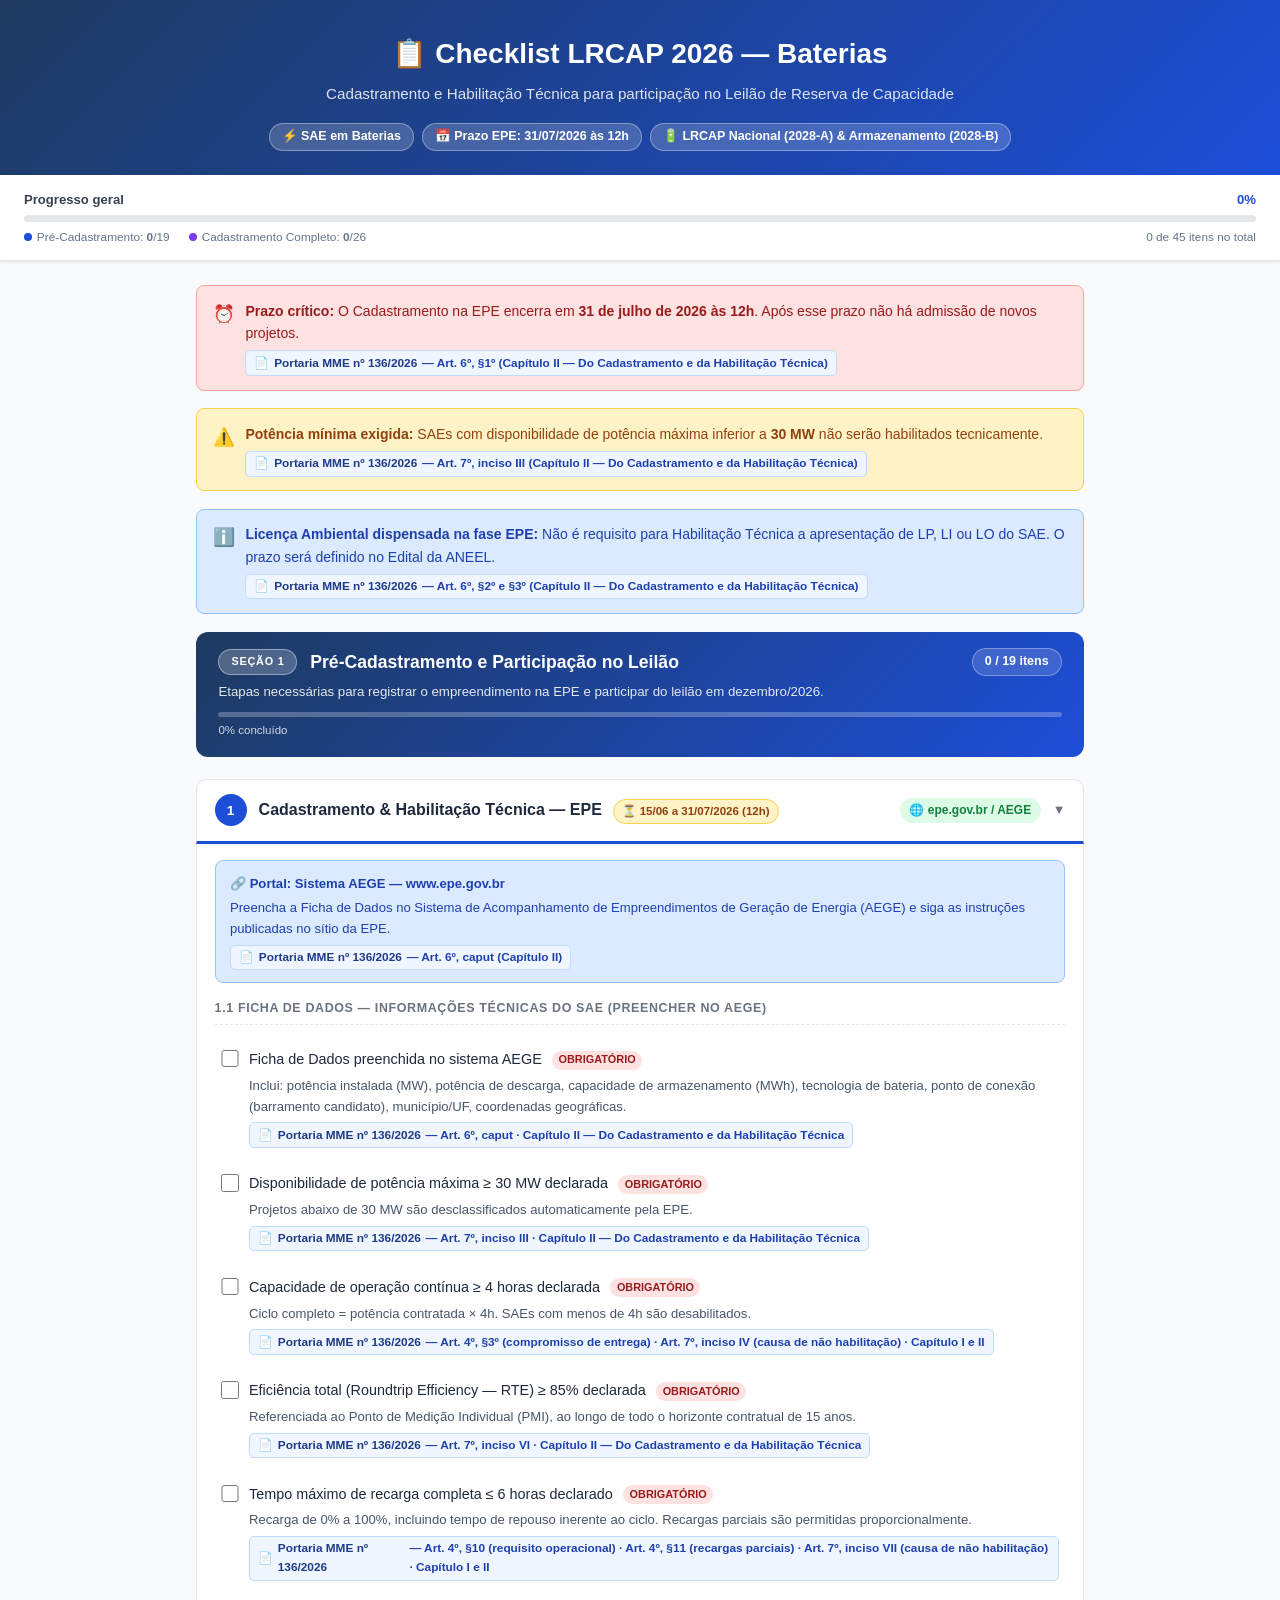
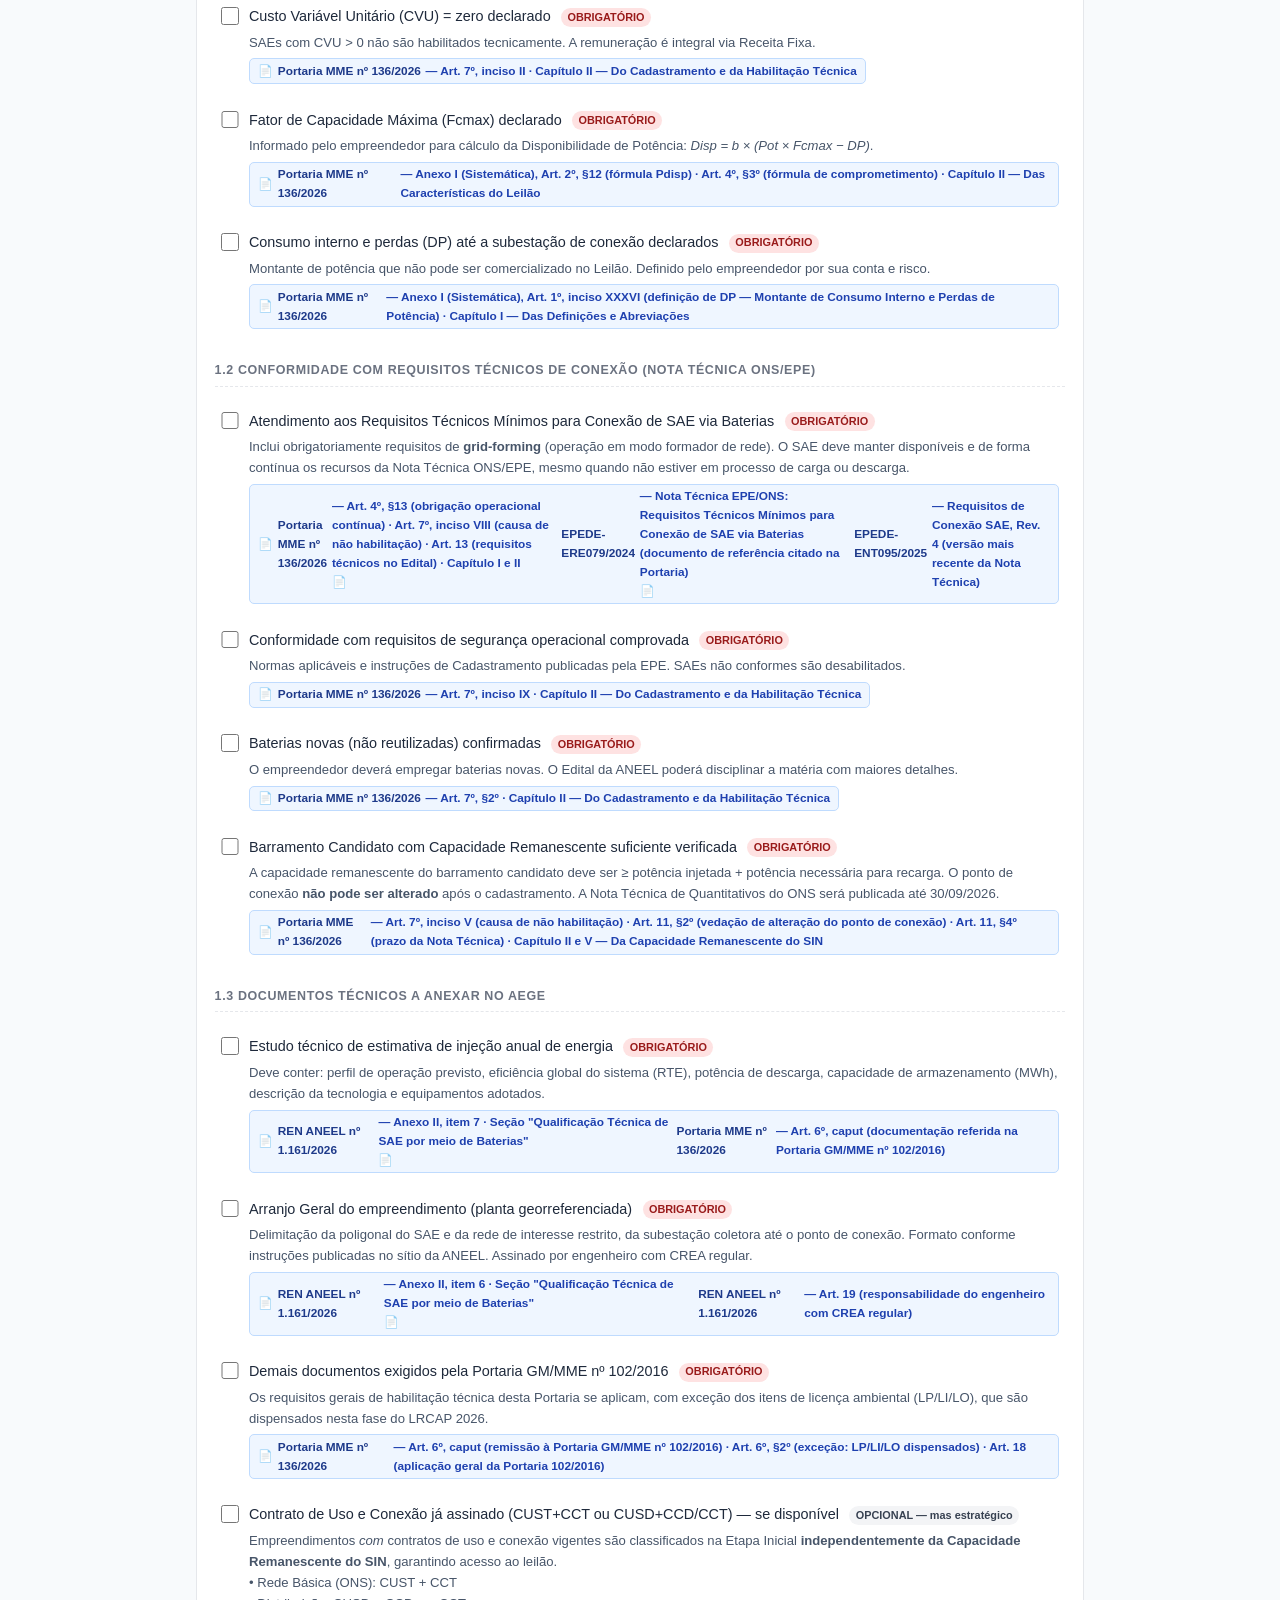
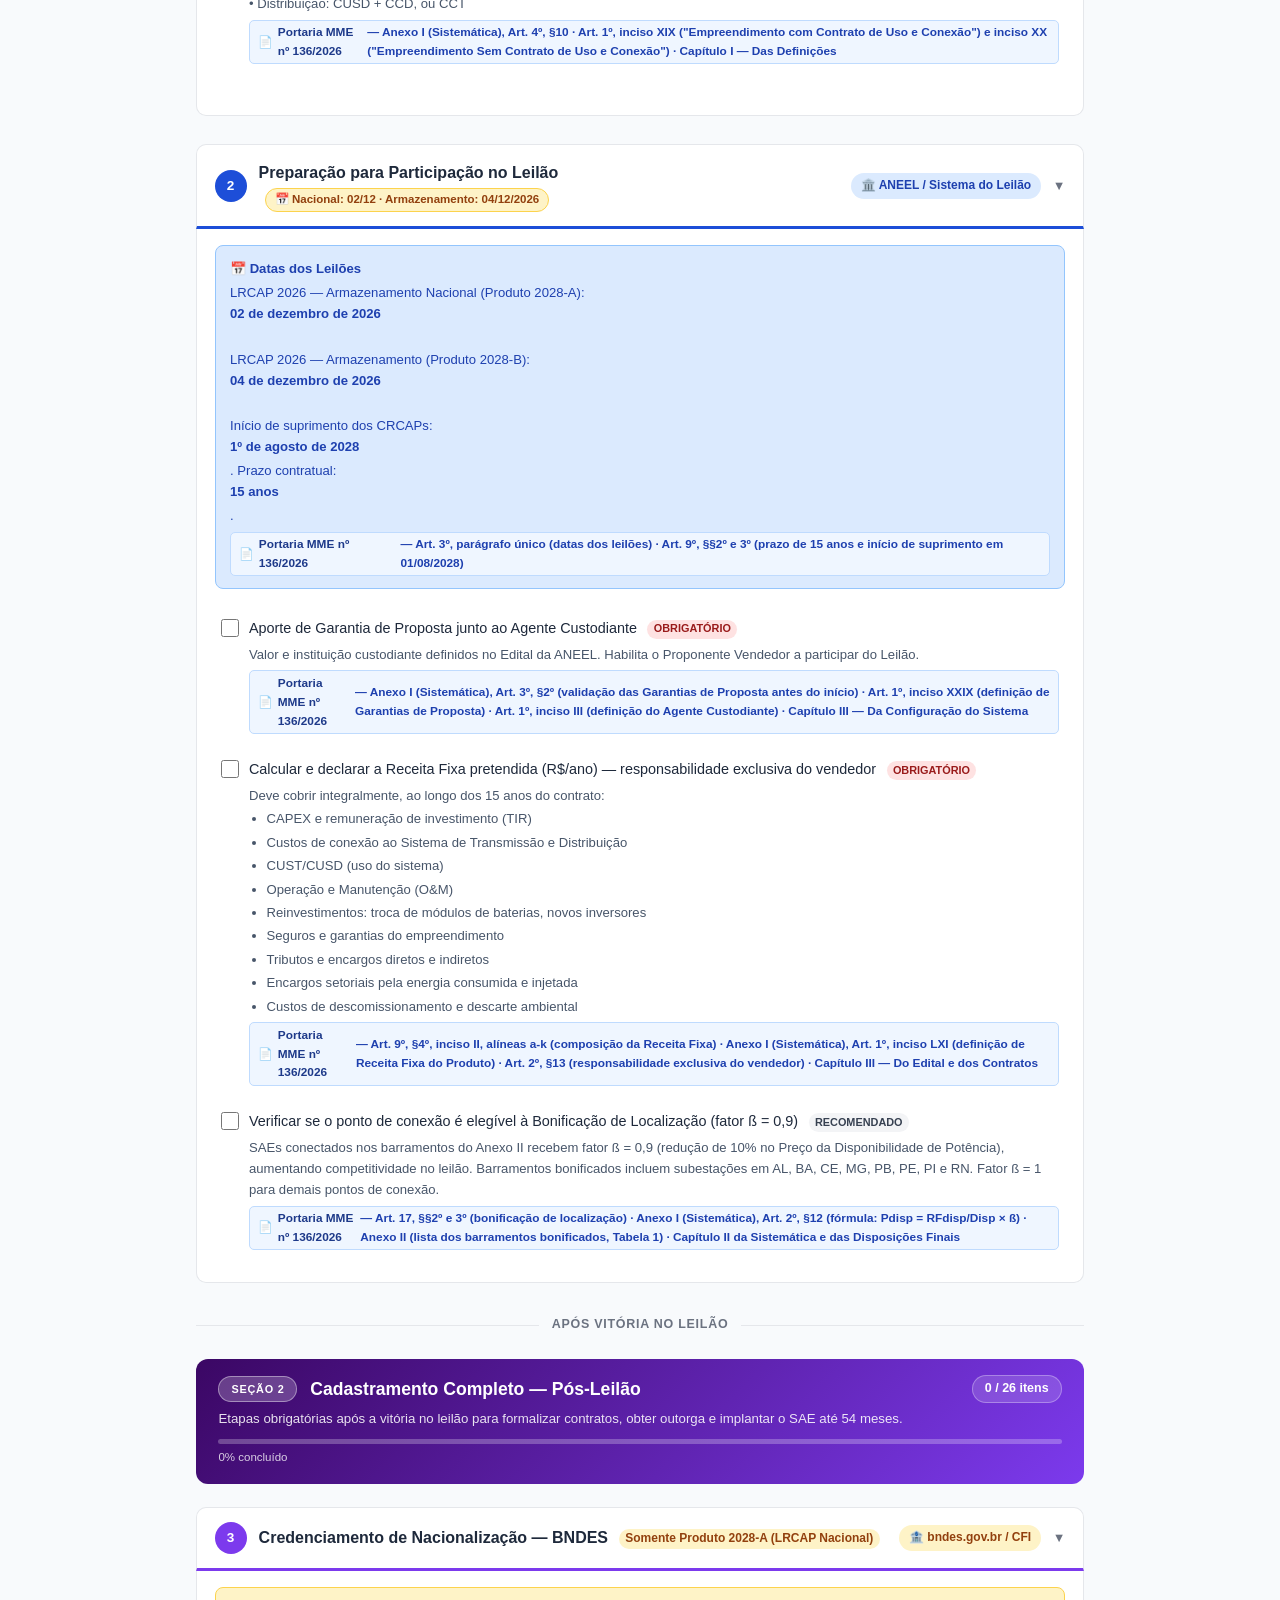
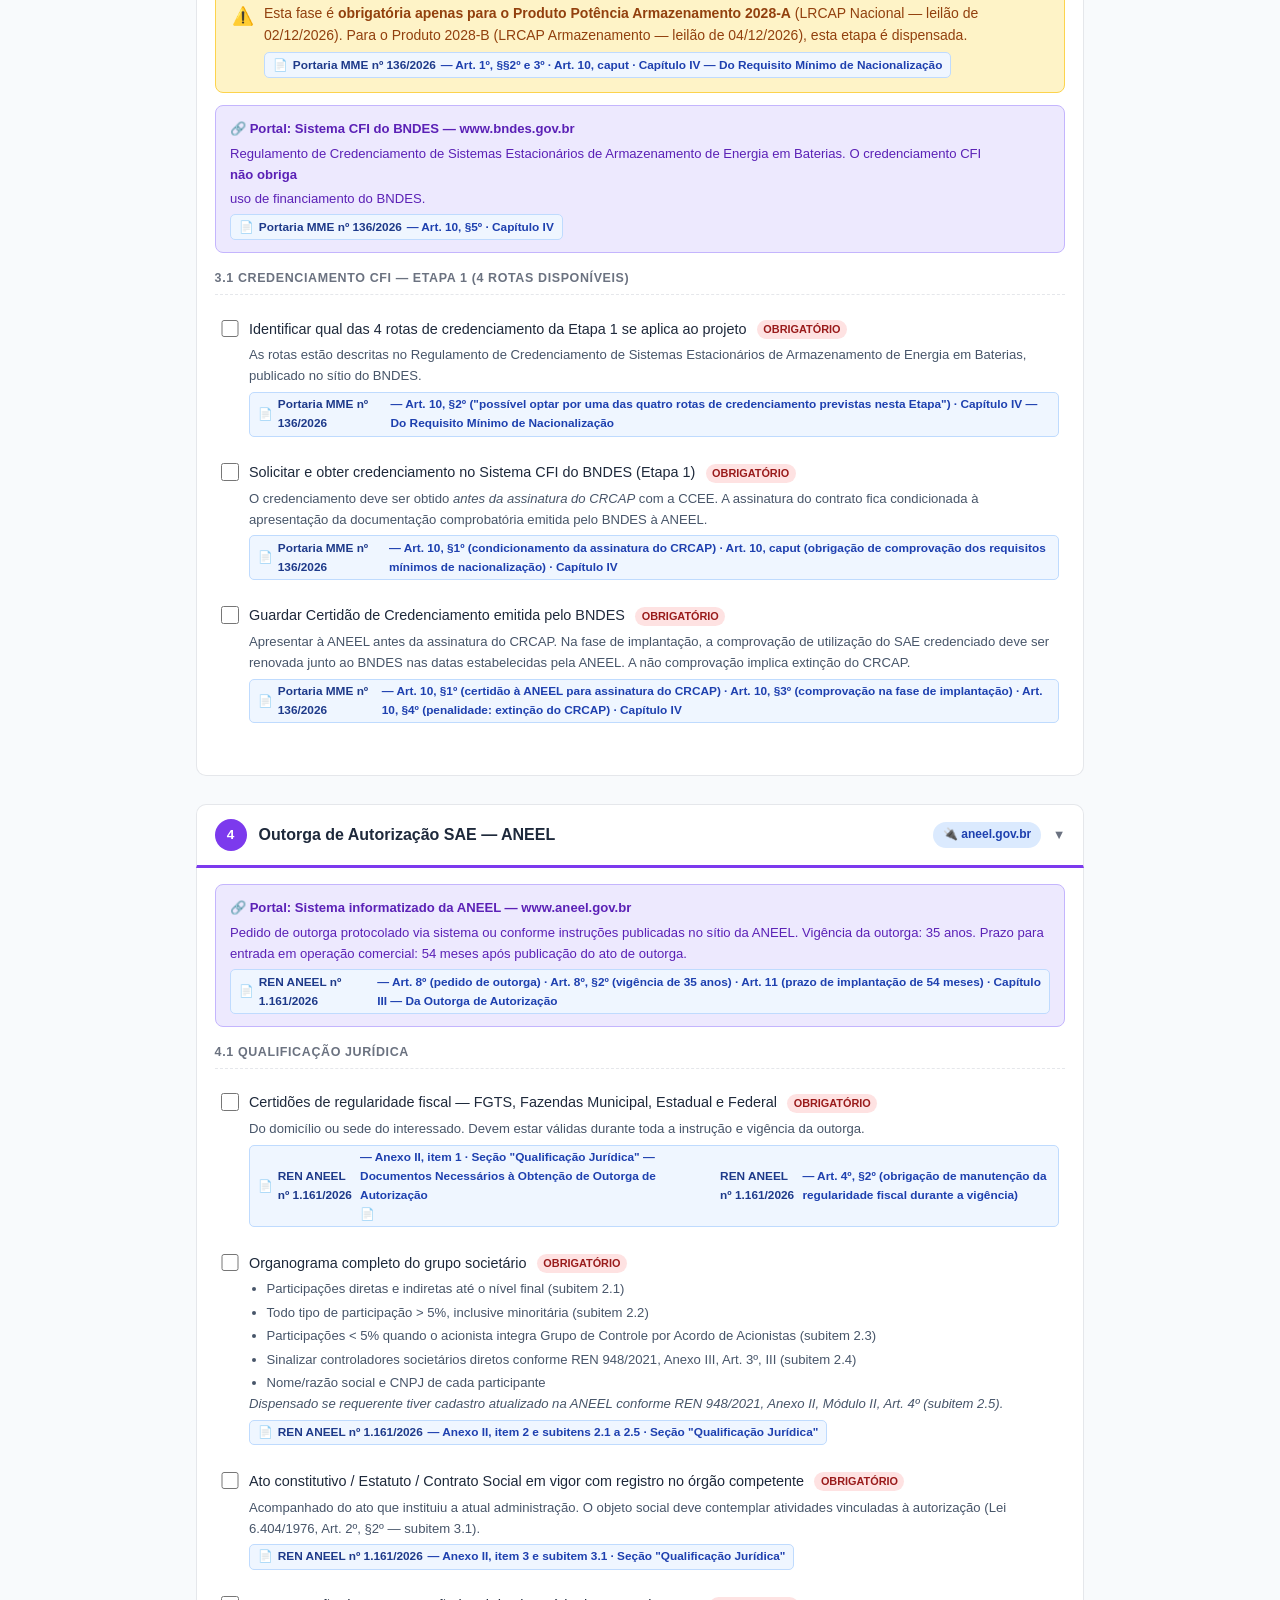
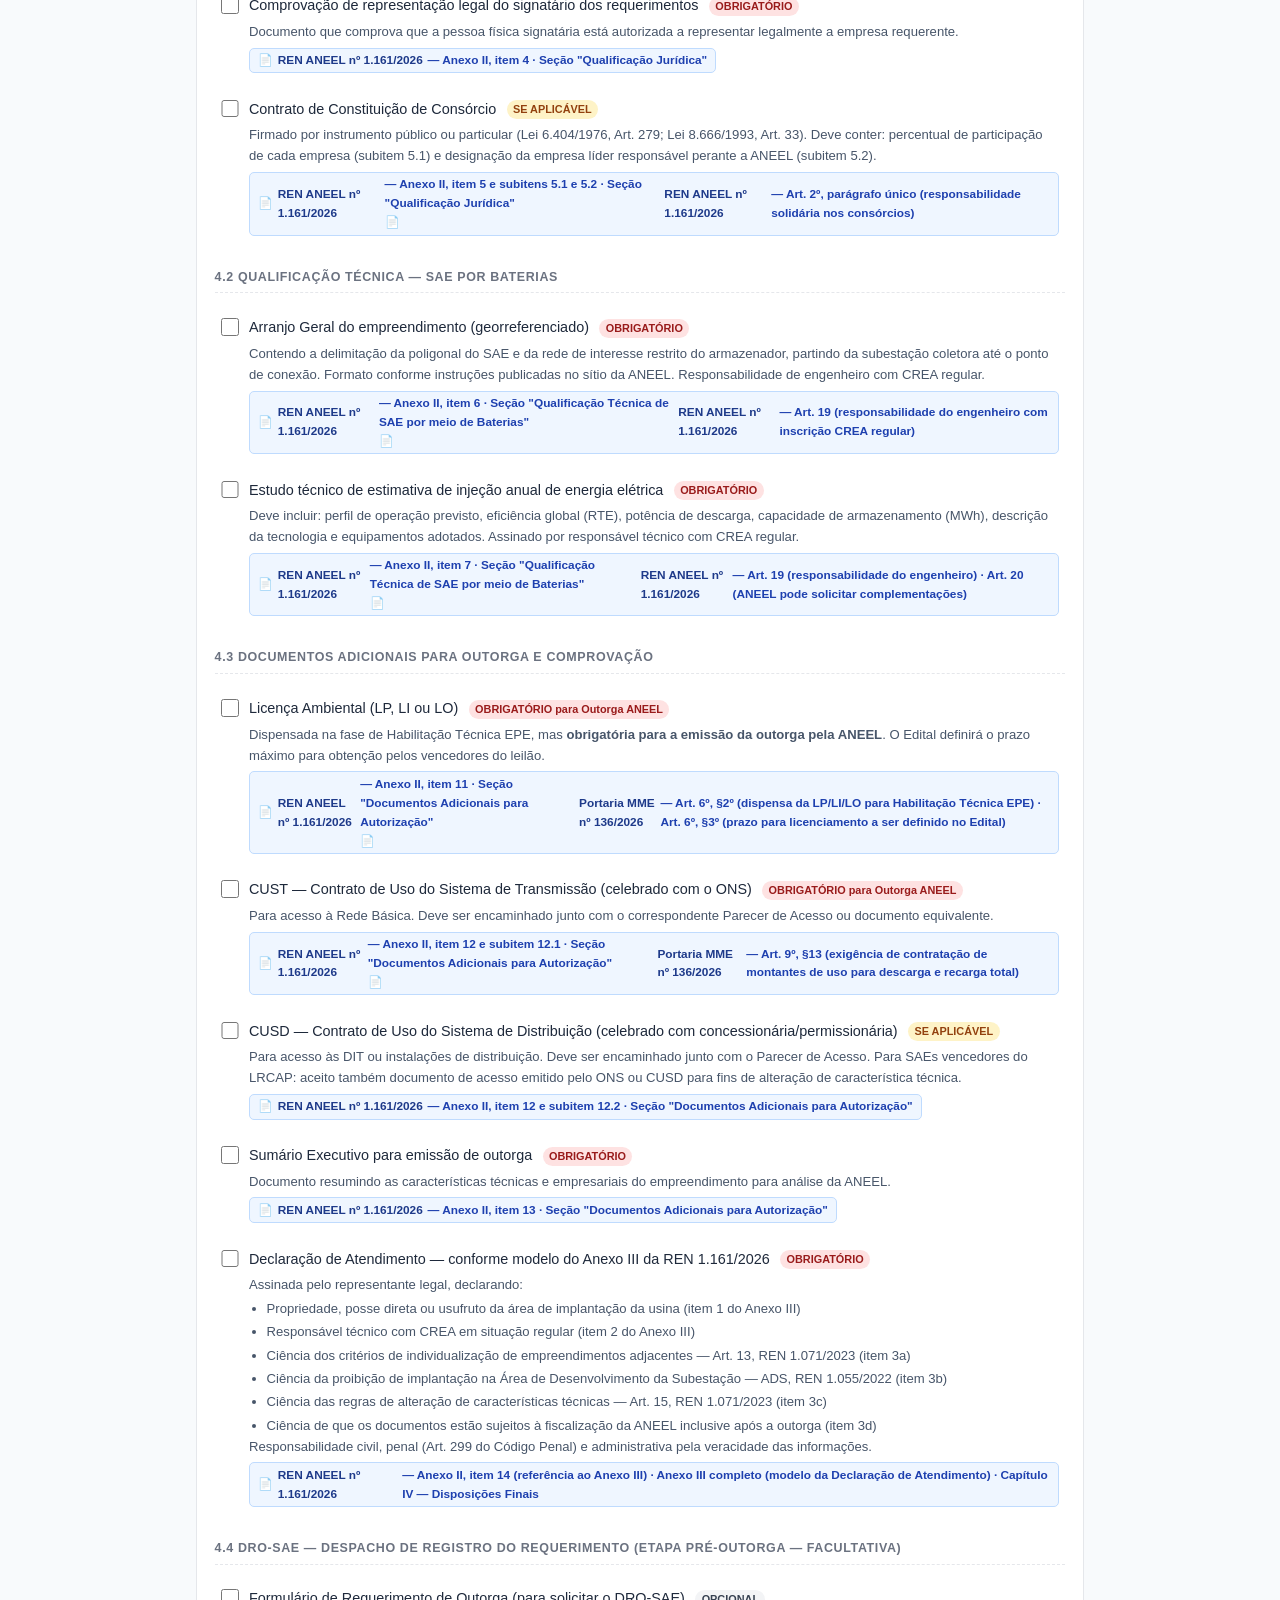
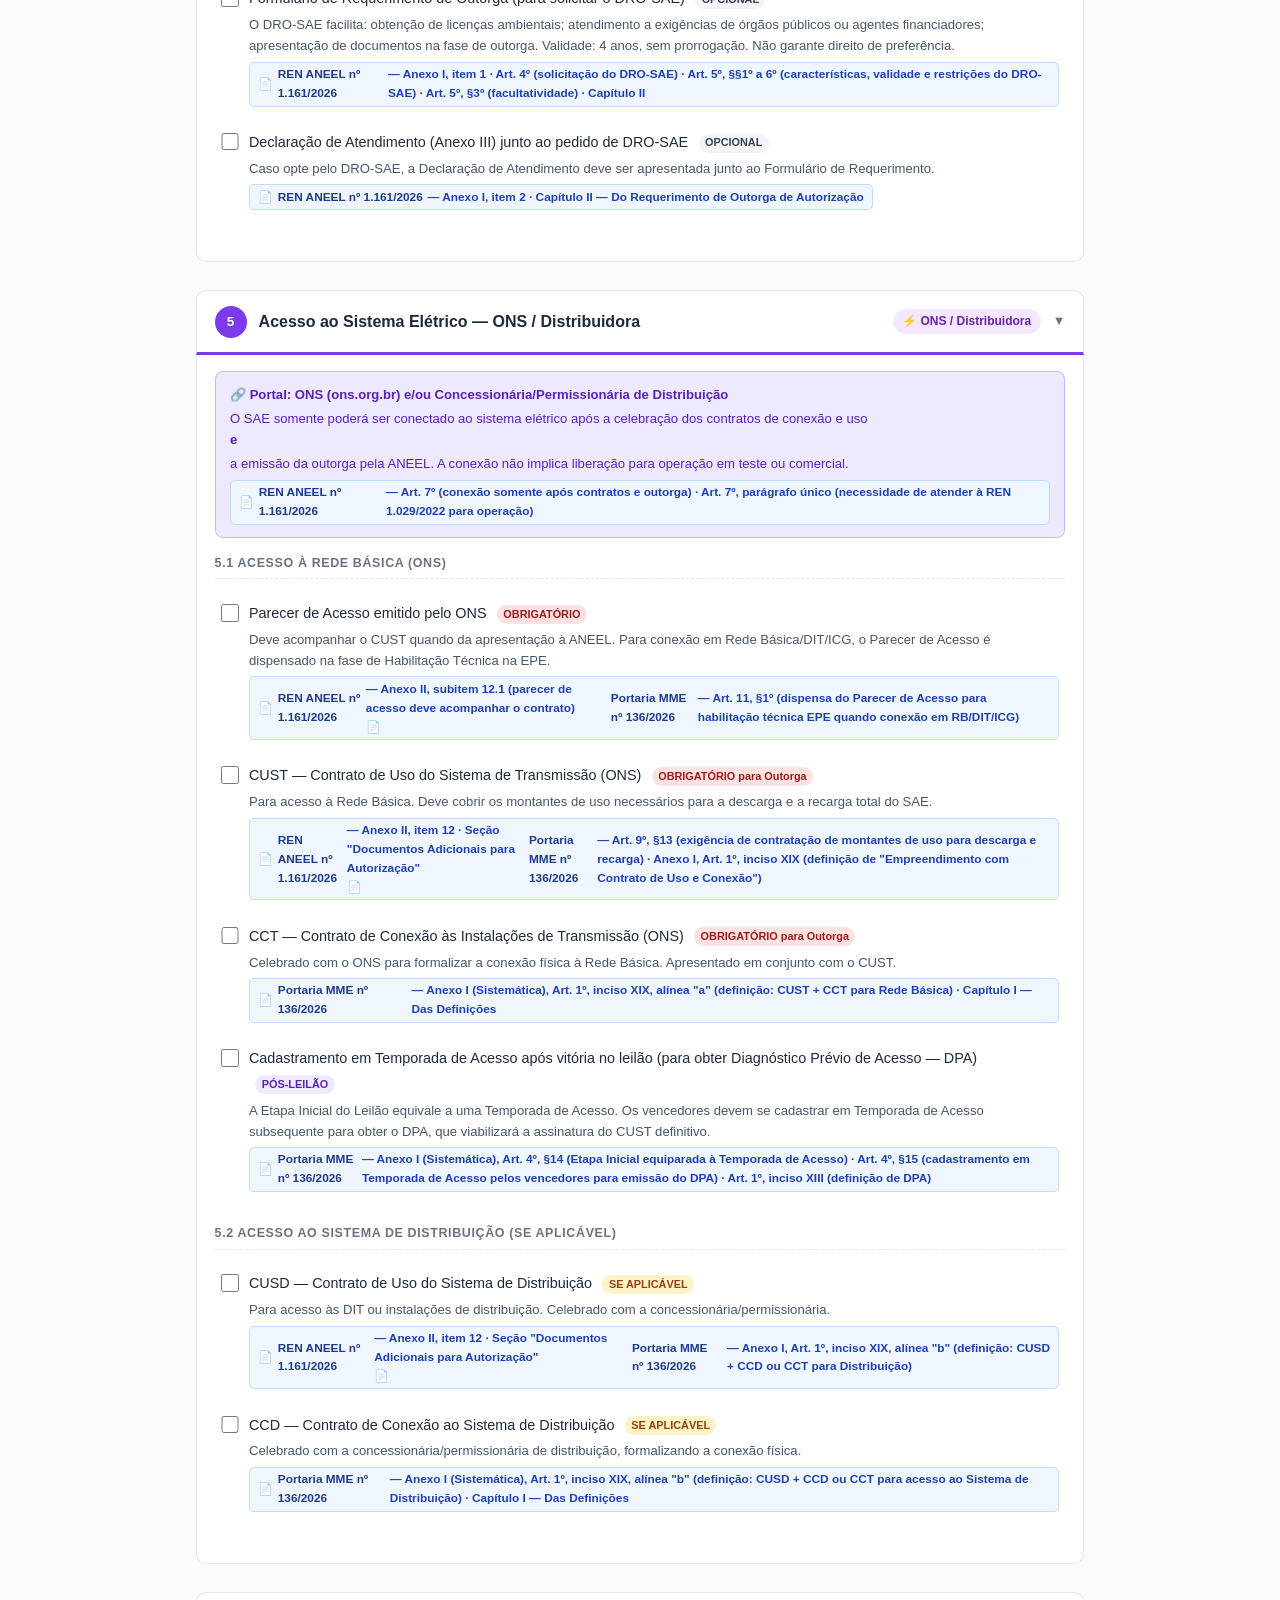
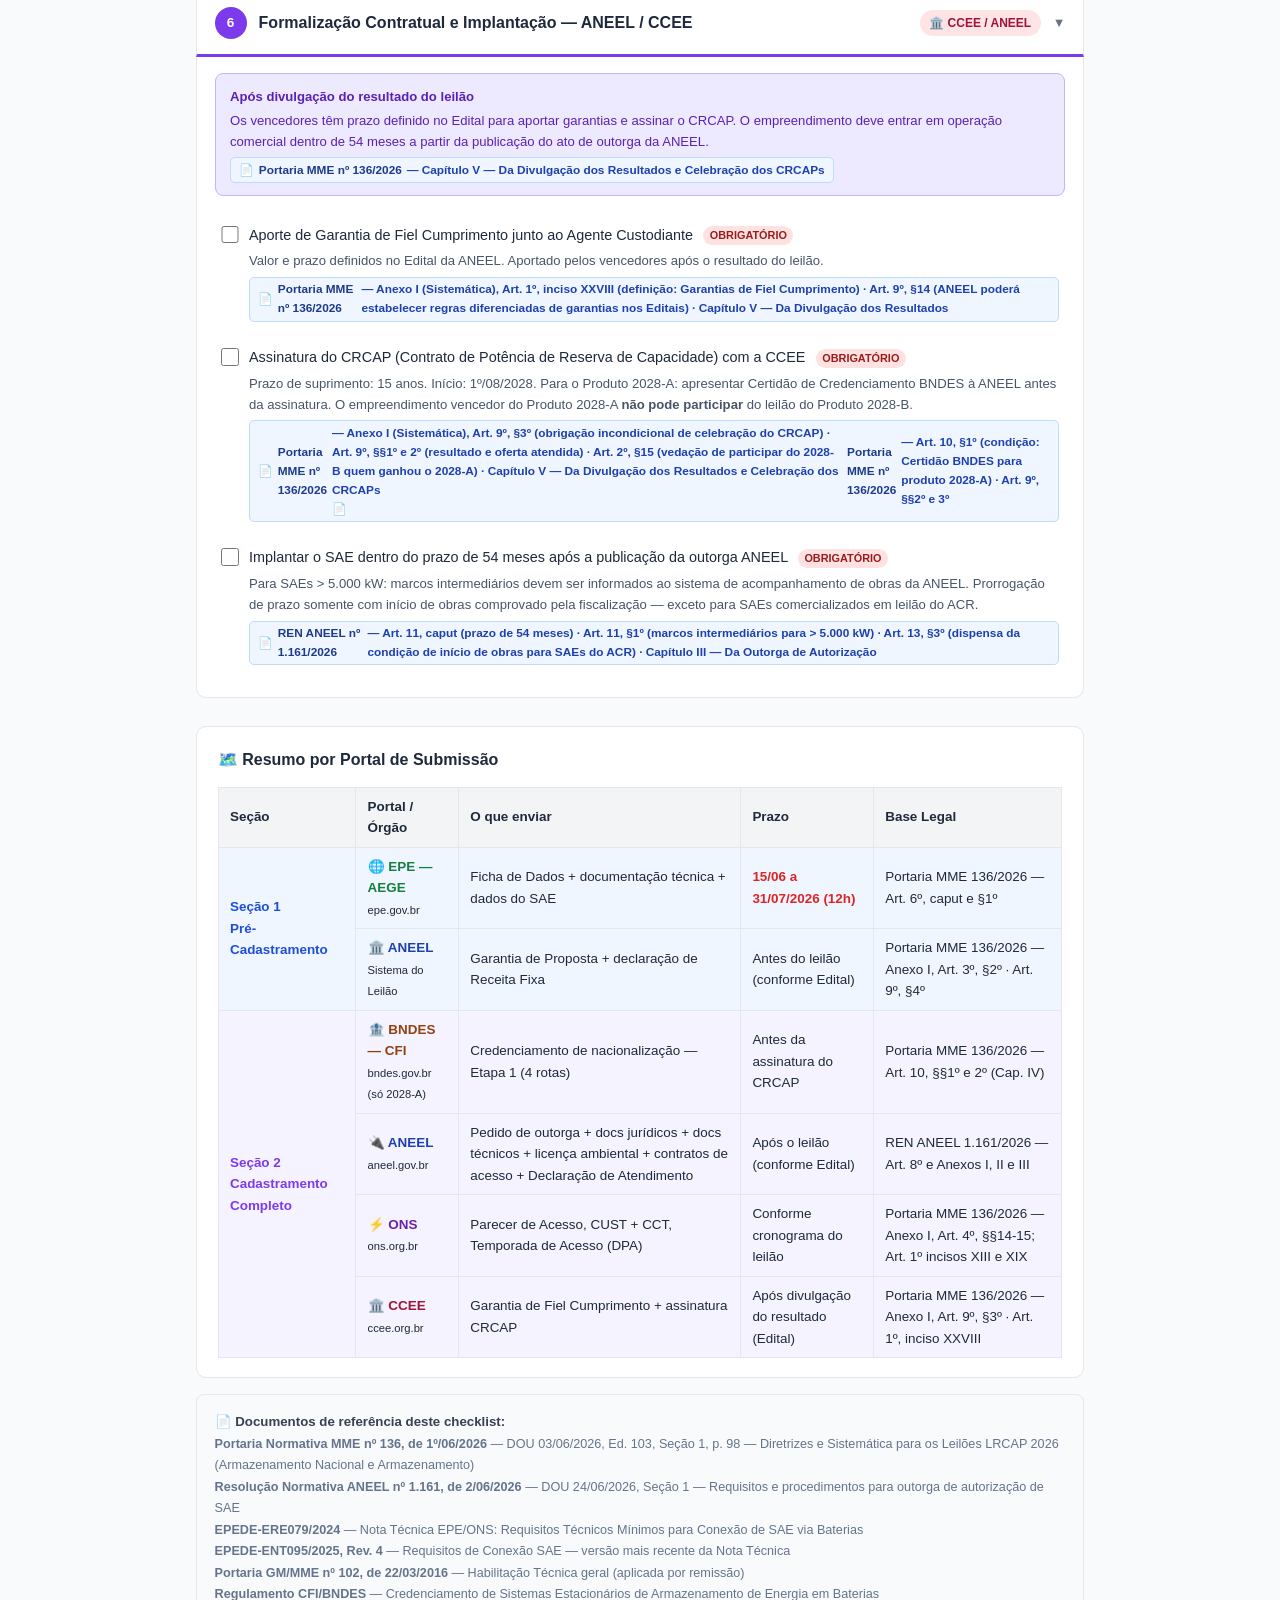
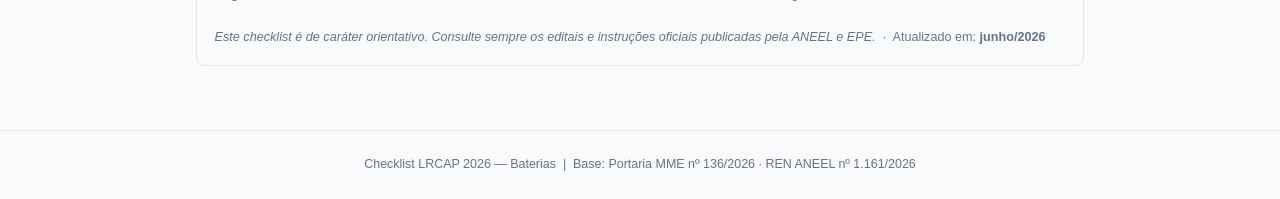
==== mapamental/checklist_lrcap.html @ 1bdf9933 "att" ====
<!DOCTYPE html>
<html lang="pt-BR">
<head>
  <meta charset="UTF-8" />
  <meta name="viewport" content="width=device-width, initial-scale=1.0" />
  <title>Checklist LRCAP 2026 — Cadastramento SAE em Baterias</title>
  <style>
    :root {
      --green:  #16a34a;
      --green-l:#dcfce7;
      --blue:   #1d4ed8;
      --blue-l: #dbeafe;
      --amber:  #d97706;
      --amber-l:#fef3c7;
      --red:    #dc2626;
      --red-l:  #fee2e2;
      --gray:   #6b7280;
      --gray-l: #f3f4f6;
      --border: #e5e7eb;
      --shadow: 0 1px 3px rgba(0,0,0,.10);
      --purple: #7c3aed;
      --purple-l: #ede9fe;
    }
    * { box-sizing: border-box; margin: 0; padding: 0; }
    body {
      font-family: -apple-system, BlinkMacSystemFont, "Segoe UI", Roboto, sans-serif;
      background: #f8fafc;
      color: #1e293b;
      line-height: 1.6;
    }

    /* ── Header ── */
    header {
      background: linear-gradient(135deg, #1e3a5f 0%, #1d4ed8 100%);
      color: #fff;
      padding: 2rem 1.5rem 1.5rem;
      text-align: center;
    }
    header h1 { font-size: 1.75rem; font-weight: 700; margin-bottom: .35rem; }
    header p  { font-size: .95rem; opacity: .85; }
    .badge-wrap { display: flex; flex-wrap: wrap; gap: .5rem; justify-content: center; margin-top: 1rem; }
    .badge {
      background: rgba(255,255,255,.18);
      border: 1px solid rgba(255,255,255,.35);
      border-radius: 999px;
      padding: .2rem .75rem;
      font-size: .78rem;
      font-weight: 600;
    }

    /* ── Progress geral ── */
    .progress-wrap {
      background: #fff;
      border-bottom: 1px solid var(--border);
      padding: .85rem 1.5rem;
      position: sticky;
      top: 0;
      z-index: 100;
      box-shadow: var(--shadow);
    }
    .progress-header { display: flex; justify-content: space-between; align-items: center; margin-bottom: .35rem; }
    .progress-label { font-size: .82rem; font-weight: 600; color: #374151; }
    .progress-pct   { font-size: .82rem; font-weight: 700; color: var(--blue); }
    .progress-bar   { height: 7px; background: var(--border); border-radius: 99px; overflow: hidden; }
    .progress-fill  { height: 100%; background: var(--blue); border-radius: 99px; transition: width .3s; }
    .progress-sub {
      display: flex;
      gap: 1.2rem;
      font-size: .74rem;
      color: #64748b;
      margin-top: .35rem;
      flex-wrap: wrap;
    }
    .progress-sub-item { display: flex; align-items: center; gap: .3rem; }
    .dot { width: 8px; height: 8px; border-radius: 50%; flex-shrink: 0; }
    .dot-blue   { background: var(--blue); }
    .dot-purple { background: var(--purple); }

    /* ── Layout ── */
    main { max-width: 920px; margin: 0 auto; padding: 1.5rem 1rem 4rem; }

    /* ── Alert boxes ── */
    .alert {
      border-radius: 8px;
      padding: .85rem 1rem;
      font-size: .875rem;
      margin-bottom: 1.1rem;
      display: flex;
      gap: .65rem;
      align-items: flex-start;
    }
    .alert-icon { font-size: 1.1rem; flex-shrink: 0; }
    .alert-amber { background: var(--amber-l); border: 1px solid #fcd34d; color: #92400e; }
    .alert-blue  { background: var(--blue-l);  border: 1px solid #93c5fd; color: #1e40af; }
    .alert-red   { background: var(--red-l);   border: 1px solid #fca5a5; color: #991b1b; }

    /* ── MAIN SECTION BANNERS ── */
    .main-section { margin-bottom: .5rem; }

    .main-section-banner {
      border-radius: 12px;
      padding: 1rem 1.4rem 1.1rem;
      margin-bottom: 1.4rem;
      position: relative;
      overflow: hidden;
    }
    .msb-pre  { background: linear-gradient(135deg, #1e3a5f 0%, #1d4ed8 100%); color: #fff; }
    .msb-pos  { background: linear-gradient(135deg, #3b0764 0%, #7c3aed 100%); color: #fff; }

    .msb-top {
      display: flex;
      align-items: center;
      gap: .8rem;
      flex-wrap: wrap;
      margin-bottom: .3rem;
    }
    .msb-pill {
      font-size: .68rem;
      font-weight: 800;
      letter-spacing: .07em;
      text-transform: uppercase;
      background: rgba(255,255,255,.22);
      border: 1px solid rgba(255,255,255,.4);
      border-radius: 999px;
      padding: .2rem .75rem;
      white-space: nowrap;
    }
    .msb-title {
      font-size: 1.1rem;
      font-weight: 700;
      flex: 1;
    }
    .msb-count {
      font-size: .78rem;
      font-weight: 600;
      background: rgba(255,255,255,.15);
      border: 1px solid rgba(255,255,255,.3);
      border-radius: 999px;
      padding: .2rem .75rem;
      white-space: nowrap;
    }
    .msb-desc {
      font-size: .83rem;
      opacity: .88;
      padding-left: 0;
    }
    .msb-bar-wrap { margin-top: .6rem; }
    .msb-bar { height: 5px; background: rgba(255,255,255,.25); border-radius: 99px; overflow: hidden; }
    .msb-fill { height: 100%; background: rgba(255,255,255,.85); border-radius: 99px; transition: width .3s; }
    .msb-bar-label { font-size: .72rem; opacity: .8; margin-top: .25rem; }

    /* ── Phase blocks ── */
    .phase { margin-bottom: 1.75rem; }
    .phase-header {
      display: flex;
      align-items: center;
      gap: .75rem;
      background: #fff;
      border: 1px solid var(--border);
      border-radius: 10px 10px 0 0;
      padding: .9rem 1.1rem;
      cursor: pointer;
      user-select: none;
    }
    .phase-header.pre-phase  { border-bottom: 3px solid var(--blue); }
    .phase-header.pos-phase  { border-bottom: 3px solid var(--purple); }
    .phase-header:hover { background: #f8f9ff; }

    .phase-num {
      width: 2rem; height: 2rem;
      color: #fff;
      border-radius: 50%;
      display: flex; align-items: center; justify-content: center;
      font-weight: 700; font-size: .85rem;
      flex-shrink: 0;
    }
    .phase-num.num-blue   { background: var(--blue); }
    .phase-num.num-purple { background: var(--purple); }

    .phase-title  { font-size: 1rem; font-weight: 700; flex: 1; }
    .phase-portal {
      font-size: .75rem;
      font-weight: 600;
      padding: .2rem .6rem;
      border-radius: 999px;
      white-space: nowrap;
    }
    .portal-epe   { background: var(--green-l);  color: #15803d; }
    .portal-aneel { background: var(--blue-l);   color: #1e40af; }
    .portal-bndes { background: var(--amber-l);  color: #92400e; }
    .portal-ons   { background: #f3e8ff;          color: #6b21a8; }
    .portal-multi { background: var(--gray-l);    color: #374151; }
    .portal-ccee  { background: #ffe4e6;          color: #9f1239; }
    .phase-toggle { font-size: .8rem; color: var(--gray); flex-shrink: 0; }

    .phase-body {
      background: #fff;
      border: 1px solid var(--border);
      border-top: none;
      border-radius: 0 0 10px 10px;
      padding: 1rem 1.1rem 1.2rem;
    }

    /* ── Section within phase ── */
    .section { margin-bottom: 1.4rem; }
    .section-title {
      font-size: .78rem;
      font-weight: 700;
      text-transform: uppercase;
      letter-spacing: .05em;
      color: var(--gray);
      margin-bottom: .7rem;
      padding-bottom: .3rem;
      border-bottom: 1px dashed var(--border);
    }

    /* ── Items ── */
    .item {
      display: flex;
      align-items: flex-start;
      gap: .65rem;
      padding: .6rem .4rem;
      border-radius: 6px;
      transition: background .15s;
      margin-bottom: .2rem;
    }
    .item:hover { background: var(--gray-l); }
    .item input[type="checkbox"] {
      width: 1.1rem; height: 1.1rem;
      flex-shrink: 0;
      margin-top: .25rem;
      accent-color: var(--blue);
      cursor: pointer;
    }
    .item-body  { flex: 1; }
    .item-label {
      font-size: .9rem;
      cursor: pointer;
      font-weight: 500;
    }
    .item-sub {
      font-size: .82rem;
      color: #475569;
      margin-top: .2rem;
    }
    .item-sub ul { padding-left: 1.1rem; }
    .item-sub li { margin-top: .15rem; }

    /* fonte reference */
    .fonte {
      display: inline-flex;
      align-items: center;
      gap: .3rem;
      margin-top: .35rem;
      font-size: .74rem;
      font-weight: 600;
      color: #1e40af;
      background: #eff6ff;
      border: 1px solid #bfdbfe;
      border-radius: 5px;
      padding: .15rem .5rem;
    }
    .fonte-doc { color: #1e3a8a; font-weight: 700; }

    .item.done .item-label { text-decoration: line-through; color: var(--gray); }
    .item.done { opacity: .65; }

    /* tags */
    .tag {
      display: inline-block;
      font-size: .68rem;
      font-weight: 700;
      padding: .05rem .4rem;
      border-radius: 999px;
      margin-left: .4rem;
      vertical-align: middle;
    }
    .tag-req  { background: #fee2e2; color: #991b1b; }
    .tag-cond { background: #fef3c7; color: #92400e; }
    .tag-opt  { background: var(--gray-l); color: #374151; }
    .tag-pos  { background: var(--purple-l); color: #5b21b6; }

    /* deadline */
    .deadline {
      display: inline-flex;
      align-items: center;
      gap: .3rem;
      font-size: .72rem;
      font-weight: 600;
      background: #fef3c7;
      color: #92400e;
      border: 1px solid #fcd34d;
      border-radius: 999px;
      padding: .12rem .55rem;
      margin-left: .4rem;
    }

    /* infobox */
    .infobox {
      background: var(--blue-l);
      border: 1px solid #93c5fd;
      border-radius: 8px;
      padding: .75rem .9rem;
      font-size: .82rem;
      color: #1e40af;
      margin-bottom: 1rem;
    }
    .infobox.infobox-purple {
      background: var(--purple-l);
      border-color: #c4b5fd;
      color: #5b21b6;
    }
    .infobox strong { display: block; margin-bottom: .2rem; }

    /* section separator */
    .section-divider {
      display: flex;
      align-items: center;
      gap: .8rem;
      margin: 2rem 0 1.5rem;
      color: var(--gray);
      font-size: .78rem;
      font-weight: 600;
      text-transform: uppercase;
      letter-spacing: .06em;
    }
    .section-divider::before,
    .section-divider::after {
      content: '';
      flex: 1;
      height: 1px;
      background: var(--border);
    }

    /* summary table */
    .sum-table { width: 100%; border-collapse: collapse; font-size: .84rem; }
    .sum-table th, .sum-table td { padding: .5rem .7rem; border: 1px solid var(--border); text-align: left; }
    .sum-table thead tr { background: var(--gray-l); }
    .sum-table tbody tr:nth-child(even) { background: #fafafa; }

    footer {
      text-align: center;
      padding: 1.5rem;
      font-size: .78rem;
      color: var(--gray);
      border-top: 1px solid var(--border);
    }

    @media (max-width: 620px) {
      header h1 { font-size: 1.25rem; }
      .phase-title { font-size: .88rem; }
      .phase-portal { display: none; }
      .msb-title { font-size: .95rem; }
    }
    @media print {
      .progress-wrap { position: static; }
      .phase-body { display: block !important; }
    }

    /* ── Sidebar de referências ── */
    .sidebar-overlay {
      display: none;
      position: fixed;
      inset: 0;
      background: rgba(0,0,0,.3);
      z-index: 190;
    }
    .sidebar-overlay.open { display: block; }
    .sidebar {
      position: fixed;
      top: 0;
      right: -500px;
      width: 460px;
      max-width: 96vw;
      height: 100%;
      background: #fff;
      z-index: 200;
      box-shadow: -4px 0 28px rgba(0,0,0,.2);
      transition: right .32s cubic-bezier(.4,0,.2,1);
      display: flex;
      flex-direction: column;
      overflow: hidden;
    }
    .sidebar.open { right: 0; }
    .sidebar-header {
      display: flex;
      align-items: center;
      justify-content: space-between;
      gap: .6rem;
      padding: .9rem 1.1rem;
      border-bottom: 1px solid var(--border);
      background: linear-gradient(135deg,#1e3a5f 0%,#1d4ed8 100%);
      flex-shrink: 0;
    }
    .sidebar-header-ren {
      background: linear-gradient(135deg,#3b0764 0%,#7c3aed 100%);
    }
    .sidebar-title {
      font-size: .88rem;
      font-weight: 700;
      color: #fff;
      flex: 1;
    }
    .sidebar-close {
      background: rgba(255,255,255,.15);
      border: 1px solid rgba(255,255,255,.3);
      cursor: pointer;
      font-size: 1rem;
      color: #fff;
      padding: .25rem .6rem;
      border-radius: 5px;
      flex-shrink: 0;
    }
    .sidebar-close:hover { background: rgba(255,255,255,.28); }
    .sidebar-body {
      overflow-y: auto;
      flex: 1;
      padding: 1.1rem 1.1rem 2rem;
    }
    .sidebar-empty {
      text-align: center;
      padding: 2rem 1rem;
      color: var(--gray);
      font-size: .85rem;
    }
    .sidebar-ref-block {
      margin-bottom: 1.2rem;
      border-radius: 8px;
      border: 1px solid var(--border);
      overflow: hidden;
    }
    .sidebar-ref-head {
      display: flex;
      align-items: flex-start;
      gap: .5rem;
      padding: .65rem .9rem;
      background: #eff6ff;
      border-bottom: 1px solid #bfdbfe;
    }
    .sidebar-ref-head.ren { background: #f5f3ff; border-color: #c4b5fd; }
    .sidebar-ref-art {
      font-size: .88rem;
      font-weight: 700;
      color: #1e293b;
    }
    .sidebar-ref-titulo {
      font-size: .75rem;
      font-weight: 600;
      color: #64748b;
      margin-top: .1rem;
    }
    .sidebar-ref-texto {
      font-size: .84rem;
      color: #374151;
      line-height: 1.65;
      padding: .75rem .9rem;
      background: #fff;
    }
    .sidebar-ref-doc-label {
      font-size: .65rem;
      font-weight: 800;
      text-transform: uppercase;
      letter-spacing: .06em;
      padding: .12rem .45rem;
      border-radius: 999px;
      flex-shrink: 0;
      margin-top: .15rem;
    }
    .sidebar-ref-doc-label.port { background: #dbeafe; color: #1e40af; }
    .sidebar-ref-doc-label.ren  { background: #ede9fe; color: #5b21b6; }
    .fonte { cursor: pointer; transition: background .15s; }
    .fonte:hover { background: #bfdbfe; border-color: #93c5fd; }
  </style>
</head>
<body>

<!-- ═══ HEADER ═══ -->
<header>
  <h1>📋 Checklist LRCAP 2026 — Baterias</h1>
  <p>Cadastramento e Habilitação Técnica para participação no Leilão de Reserva de Capacidade</p>
  <div class="badge-wrap">
    <span class="badge">⚡ SAE em Baterias</span>
    <span class="badge">📅 Prazo EPE: 31/07/2026 às 12h</span>
    <span class="badge">🔋 LRCAP Nacional (2028-A) &amp; Armazenamento (2028-B)</span>
  </div>
</header>

<!-- ═══ PROGRESSO GERAL ═══ -->
<div class="progress-wrap">
  <div class="progress-header">
    <span class="progress-label">Progresso geral</span>
    <span class="progress-pct" id="pct">0%</span>
  </div>
  <div class="progress-bar"><div class="progress-fill" id="fill" style="width:0%"></div></div>
  <div class="progress-sub">
    <span class="progress-sub-item">
      <span class="dot dot-blue"></span>
      <span>Pré-Cadastramento: <strong id="done-pre">0</strong>/<span id="total-pre">0</span></span>
    </span>
    <span class="progress-sub-item">
      <span class="dot dot-purple"></span>
      <span>Cadastramento Completo: <strong id="done-pos">0</strong>/<span id="total-pos">0</span></span>
    </span>
    <span style="margin-left:auto;"><span id="done-count">0</span> de <span id="total-count">0</span> itens no total</span>
  </div>
</div>

<main>

<!-- ALERTAS GLOBAIS -->
<div class="alert alert-red">
  <span class="alert-icon">⏰</span>
  <div><strong>Prazo crítico:</strong> O Cadastramento na EPE encerra em <strong>31 de julho de 2026 às 12h</strong>.
  Após esse prazo não há admissão de novos projetos.
  <br><span class="fonte">📄 <span class="fonte-doc">Portaria MME nº 136/2026</span> — Art. 6º, §1º (Capítulo II — Do Cadastramento e da Habilitação Técnica)</span></div>
</div>

<div class="alert alert-amber">
  <span class="alert-icon">⚠️</span>
  <div><strong>Potência mínima exigida:</strong> SAEs com disponibilidade de potência máxima inferior a <strong>30 MW</strong> não serão habilitados tecnicamente.
  <br><span class="fonte">📄 <span class="fonte-doc">Portaria MME nº 136/2026</span> — Art. 7º, inciso III (Capítulo II — Do Cadastramento e da Habilitação Técnica)</span></div>
</div>

<div class="alert alert-blue">
  <span class="alert-icon">ℹ️</span>
  <div><strong>Licença Ambiental dispensada na fase EPE:</strong> Não é requisito para Habilitação Técnica a apresentação de LP, LI ou LO do SAE. O prazo será definido no Edital da ANEEL.
  <br><span class="fonte">📄 <span class="fonte-doc">Portaria MME nº 136/2026</span> — Art. 6º, §2º e §3º (Capítulo II — Do Cadastramento e da Habilitação Técnica)</span></div>
</div>


<!-- ╔══════════════════════════════════════════════════════╗
     ║   SEÇÃO 1 — PRÉ-CADASTRAMENTO                      ║
     ╚══════════════════════════════════════════════════════╝ -->
<div class="main-section" id="msec-pre">

  <div class="main-section-banner msb-pre">
    <div class="msb-top">
      <span class="msb-pill">Seção 1</span>
      <span class="msb-title">Pré-Cadastramento e Participação no Leilão</span>
      <span class="msb-count" id="label-pre">0 / 0 itens</span>
    </div>
    <div class="msb-desc">Etapas necessárias para registrar o empreendimento na EPE e participar do leilão em dezembro/2026.</div>
    <div class="msb-bar-wrap">
      <div class="msb-bar"><div class="msb-fill" id="fill-pre" style="width:0%"></div></div>
      <div class="msb-bar-label" id="pct-pre">0% concluído</div>
    </div>
  </div>


  <!-- ═══════════════════════════════════════════
       FASE 1 — EPE / AEGE
  ════════════════════════════════════════════ -->
  <div class="phase" id="phase1">
    <div class="phase-header pre-phase" onclick="togglePhase('phase1')">
      <div class="phase-num num-blue">1</div>
      <div class="phase-title">
        Cadastramento &amp; Habilitação Técnica — EPE
        <span class="deadline">⏳ 15/06 a 31/07/2026 (12h)</span>
      </div>
      <span class="phase-portal portal-epe">🌐 epe.gov.br / AEGE</span>
      <span class="phase-toggle" id="toggle-phase1">▼</span>
    </div>
    <div class="phase-body" id="body-phase1">

      <div class="infobox">
        <strong>🔗 Portal: Sistema AEGE — www.epe.gov.br</strong>
        Preencha a Ficha de Dados no Sistema de Acompanhamento de Empreendimentos de Geração de Energia (AEGE)
        e siga as instruções publicadas no sítio da EPE.
        <br><span class="fonte">📄 <span class="fonte-doc">Portaria MME nº 136/2026</span> — Art. 6º, caput (Capítulo II)</span>
      </div>

      <!-- 1.1 -->
      <div class="section">
        <div class="section-title">1.1 Ficha de Dados — Informações Técnicas do SAE (preencher no AEGE)</div>

        <div class="item" id="i1" data-section="pre">
          <input type="checkbox" onchange="updateItem('i1',this)">
          <div class="item-body">
            <label class="item-label">Ficha de Dados preenchida no sistema AEGE <span class="tag tag-req">OBRIGATÓRIO</span></label>
            <div class="item-sub">
              Inclui: potência instalada (MW), potência de descarga, capacidade de armazenamento (MWh), tecnologia de bateria,
              ponto de conexão (barramento candidato), município/UF, coordenadas geográficas.
            </div>
            <span class="fonte">📄 <span class="fonte-doc">Portaria MME nº 136/2026</span> — Art. 6º, caput · Capítulo II — Do Cadastramento e da Habilitação Técnica</span>
          </div>
        </div>

        <div class="item" id="i2" data-section="pre">
          <input type="checkbox" onchange="updateItem('i2',this)">
          <div class="item-body">
            <label class="item-label">Disponibilidade de potência máxima ≥ 30 MW declarada <span class="tag tag-req">OBRIGATÓRIO</span></label>
            <div class="item-sub">Projetos abaixo de 30 MW são desclassificados automaticamente pela EPE.</div>
            <span class="fonte">📄 <span class="fonte-doc">Portaria MME nº 136/2026</span> — Art. 7º, inciso III · Capítulo II — Do Cadastramento e da Habilitação Técnica</span>
          </div>
        </div>

        <div class="item" id="i3" data-section="pre">
          <input type="checkbox" onchange="updateItem('i3',this)">
          <div class="item-body">
            <label class="item-label">Capacidade de operação contínua ≥ 4 horas declarada <span class="tag tag-req">OBRIGATÓRIO</span></label>
            <div class="item-sub">Ciclo completo = potência contratada × 4h. SAEs com menos de 4h são desabilitados.</div>
            <span class="fonte">📄 <span class="fonte-doc">Portaria MME nº 136/2026</span> — Art. 4º, §3º (compromisso de entrega) · Art. 7º, inciso IV (causa de não habilitação) · Capítulo I e II</span>
          </div>
        </div>

        <div class="item" id="i4" data-section="pre">
          <input type="checkbox" onchange="updateItem('i4',this)">
          <div class="item-body">
            <label class="item-label">Eficiência total (Roundtrip Efficiency — RTE) ≥ 85% declarada <span class="tag tag-req">OBRIGATÓRIO</span></label>
            <div class="item-sub">Referenciada ao Ponto de Medição Individual (PMI), ao longo de todo o horizonte contratual de 15 anos.</div>
            <span class="fonte">📄 <span class="fonte-doc">Portaria MME nº 136/2026</span> — Art. 7º, inciso VI · Capítulo II — Do Cadastramento e da Habilitação Técnica</span>
          </div>
        </div>

        <div class="item" id="i5" data-section="pre">
          <input type="checkbox" onchange="updateItem('i5',this)">
          <div class="item-body">
            <label class="item-label">Tempo máximo de recarga completa ≤ 6 horas declarado <span class="tag tag-req">OBRIGATÓRIO</span></label>
            <div class="item-sub">Recarga de 0% a 100%, incluindo tempo de repouso inerente ao ciclo. Recargas parciais são permitidas proporcionalmente.</div>
            <span class="fonte">📄 <span class="fonte-doc">Portaria MME nº 136/2026</span> — Art. 4º, §10 (requisito operacional) · Art. 4º, §11 (recargas parciais) · Art. 7º, inciso VII (causa de não habilitação) · Capítulo I e II</span>
          </div>
        </div>

        <div class="item" id="i6" data-section="pre">
          <input type="checkbox" onchange="updateItem('i6',this)">
          <div class="item-body">
            <label class="item-label">Custo Variável Unitário (CVU) = zero declarado <span class="tag tag-req">OBRIGATÓRIO</span></label>
            <div class="item-sub">SAEs com CVU &gt; 0 não são habilitados tecnicamente. A remuneração é integral via Receita Fixa.</div>
            <span class="fonte">📄 <span class="fonte-doc">Portaria MME nº 136/2026</span> — Art. 7º, inciso II · Capítulo II — Do Cadastramento e da Habilitação Técnica</span>
          </div>
        </div>

        <div class="item" id="i7" data-section="pre">
          <input type="checkbox" onchange="updateItem('i7',this)">
          <div class="item-body">
            <label class="item-label">Fator de Capacidade Máxima (Fcmax) declarado <span class="tag tag-req">OBRIGATÓRIO</span></label>
            <div class="item-sub">Informado pelo empreendedor para cálculo da Disponibilidade de Potência: <em>Disp = b × (Pot × Fcmax − DP)</em>.</div>
            <span class="fonte">📄 <span class="fonte-doc">Portaria MME nº 136/2026</span> — Anexo I (Sistemática), Art. 2º, §12 (fórmula Pdisp) · Art. 4º, §3º (fórmula de comprometimento) · Capítulo II — Das Características do Leilão</span>
          </div>
        </div>

        <div class="item" id="i8" data-section="pre">
          <input type="checkbox" onchange="updateItem('i8',this)">
          <div class="item-body">
            <label class="item-label">Consumo interno e perdas (DP) até a subestação de conexão declarados <span class="tag tag-req">OBRIGATÓRIO</span></label>
            <div class="item-sub">Montante de potência que não pode ser comercializado no Leilão. Definido pelo empreendedor por sua conta e risco.</div>
            <span class="fonte">📄 <span class="fonte-doc">Portaria MME nº 136/2026</span> — Anexo I (Sistemática), Art. 1º, inciso XXXVI (definição de DP — Montante de Consumo Interno e Perdas de Potência) · Capítulo I — Das Definições e Abreviações</span>
          </div>
        </div>
      </div>

      <!-- 1.2 -->
      <div class="section">
        <div class="section-title">1.2 Conformidade com Requisitos Técnicos de Conexão (Nota Técnica ONS/EPE)</div>

        <div class="item" id="i9" data-section="pre">
          <input type="checkbox" onchange="updateItem('i9',this)">
          <div class="item-body">
            <label class="item-label">Atendimento aos Requisitos Técnicos Mínimos para Conexão de SAE via Baterias <span class="tag tag-req">OBRIGATÓRIO</span></label>
            <div class="item-sub">
              Inclui obrigatoriamente requisitos de <strong>grid-forming</strong> (operação em modo formador de rede).
              O SAE deve manter disponíveis e de forma contínua os recursos da Nota Técnica ONS/EPE, mesmo quando não estiver em processo de carga ou descarga.
            </div>
            <span class="fonte">📄 <span class="fonte-doc">Portaria MME nº 136/2026</span> — Art. 4º, §13 (obrigação operacional contínua) · Art. 7º, inciso VIII (causa de não habilitação) · Art. 13 (requisitos técnicos no Edital) · Capítulo I e II
            <br>📄 <span class="fonte-doc">EPEDE-ERE079/2024</span> — Nota Técnica EPE/ONS: Requisitos Técnicos Mínimos para Conexão de SAE via Baterias (documento de referência citado na Portaria)
            <br>📄 <span class="fonte-doc">EPEDE-ENT095/2025</span> — Requisitos de Conexão SAE, Rev. 4 (versão mais recente da Nota Técnica)</span>
          </div>
        </div>

        <div class="item" id="i10" data-section="pre">
          <input type="checkbox" onchange="updateItem('i10',this)">
          <div class="item-body">
            <label class="item-label">Conformidade com requisitos de segurança operacional comprovada <span class="tag tag-req">OBRIGATÓRIO</span></label>
            <div class="item-sub">Normas aplicáveis e instruções de Cadastramento publicadas pela EPE. SAEs não conformes são desabilitados.</div>
            <span class="fonte">📄 <span class="fonte-doc">Portaria MME nº 136/2026</span> — Art. 7º, inciso IX · Capítulo II — Do Cadastramento e da Habilitação Técnica</span>
          </div>
        </div>

        <div class="item" id="i11" data-section="pre">
          <input type="checkbox" onchange="updateItem('i11',this)">
          <div class="item-body">
            <label class="item-label">Baterias novas (não reutilizadas) confirmadas <span class="tag tag-req">OBRIGATÓRIO</span></label>
            <div class="item-sub">O empreendedor deverá empregar baterias novas. O Edital da ANEEL poderá disciplinar a matéria com maiores detalhes.</div>
            <span class="fonte">📄 <span class="fonte-doc">Portaria MME nº 136/2026</span> — Art. 7º, §2º · Capítulo II — Do Cadastramento e da Habilitação Técnica</span>
          </div>
        </div>

        <div class="item" id="i12" data-section="pre">
          <input type="checkbox" onchange="updateItem('i12',this)">
          <div class="item-body">
            <label class="item-label">Barramento Candidato com Capacidade Remanescente suficiente verificada <span class="tag tag-req">OBRIGATÓRIO</span></label>
            <div class="item-sub">
              A capacidade remanescente do barramento candidato deve ser ≥ potência injetada + potência necessária para recarga.
              O ponto de conexão <strong>não pode ser alterado</strong> após o cadastramento.
              A Nota Técnica de Quantitativos do ONS será publicada até 30/09/2026.
            </div>
            <span class="fonte">📄 <span class="fonte-doc">Portaria MME nº 136/2026</span> — Art. 7º, inciso V (causa de não habilitação) · Art. 11, §2º (vedação de alteração do ponto de conexão) · Art. 11, §4º (prazo da Nota Técnica) · Capítulo II e V — Da Capacidade Remanescente do SIN</span>
          </div>
        </div>
      </div>

      <!-- 1.3 -->
      <div class="section">
        <div class="section-title">1.3 Documentos Técnicos a Anexar no AEGE</div>

        <div class="item" id="i13" data-section="pre">
          <input type="checkbox" onchange="updateItem('i13',this)">
          <div class="item-body">
            <label class="item-label">Estudo técnico de estimativa de injeção anual de energia <span class="tag tag-req">OBRIGATÓRIO</span></label>
            <div class="item-sub">
              Deve conter: perfil de operação previsto, eficiência global do sistema (RTE), potência de descarga,
              capacidade de armazenamento (MWh), descrição da tecnologia e equipamentos adotados.
            </div>
            <span class="fonte">📄 <span class="fonte-doc">REN ANEEL nº 1.161/2026</span> — Anexo II, item 7 · Seção "Qualificação Técnica de SAE por meio de Baterias"
            <br>📄 <span class="fonte-doc">Portaria MME nº 136/2026</span> — Art. 6º, caput (documentação referida na Portaria GM/MME nº 102/2016)</span>
          </div>
        </div>

        <div class="item" id="i14" data-section="pre">
          <input type="checkbox" onchange="updateItem('i14',this)">
          <div class="item-body">
            <label class="item-label">Arranjo Geral do empreendimento (planta georreferenciada) <span class="tag tag-req">OBRIGATÓRIO</span></label>
            <div class="item-sub">
              Delimitação da poligonal do SAE e da rede de interesse restrito, da subestação coletora até o ponto de conexão.
              Formato conforme instruções publicadas no sítio da ANEEL. Assinado por engenheiro com CREA regular.
            </div>
            <span class="fonte">📄 <span class="fonte-doc">REN ANEEL nº 1.161/2026</span> — Anexo II, item 6 · Seção "Qualificação Técnica de SAE por meio de Baterias"
            <br>📄 <span class="fonte-doc">REN ANEEL nº 1.161/2026</span> — Art. 19 (responsabilidade do engenheiro com CREA regular)</span>
          </div>
        </div>

        <div class="item" id="i15" data-section="pre">
          <input type="checkbox" onchange="updateItem('i15',this)">
          <div class="item-body">
            <label class="item-label">Demais documentos exigidos pela Portaria GM/MME nº 102/2016 <span class="tag tag-req">OBRIGATÓRIO</span></label>
            <div class="item-sub">
              Os requisitos gerais de habilitação técnica desta Portaria se aplicam, com exceção dos itens de licença ambiental (LP/LI/LO), que são dispensados nesta fase do LRCAP 2026.
            </div>
            <span class="fonte">📄 <span class="fonte-doc">Portaria MME nº 136/2026</span> — Art. 6º, caput (remissão à Portaria GM/MME nº 102/2016) · Art. 6º, §2º (exceção: LP/LI/LO dispensados) · Art. 18 (aplicação geral da Portaria 102/2016)</span>
          </div>
        </div>

        <div class="item" id="i16" data-section="pre">
          <input type="checkbox" onchange="updateItem('i16',this)">
          <div class="item-body">
            <label class="item-label">Contrato de Uso e Conexão já assinado (CUST+CCT ou CUSD+CCD/CCT) — se disponível <span class="tag tag-opt">OPCIONAL — mas estratégico</span></label>
            <div class="item-sub">
              Empreendimentos <em>com</em> contratos de uso e conexão vigentes são classificados na Etapa Inicial
              <strong>independentemente da Capacidade Remanescente do SIN</strong>, garantindo acesso ao leilão.
              <br>• Rede Básica (ONS): CUST + CCT
              <br>• Distribuição: CUSD + CCD, ou CCT
            </div>
            <span class="fonte">📄 <span class="fonte-doc">Portaria MME nº 136/2026</span> — Anexo I (Sistemática), Art. 4º, §10 · Art. 1º, inciso XIX ("Empreendimento com Contrato de Uso e Conexão") e inciso XX ("Empreendimento Sem Contrato de Uso e Conexão") · Capítulo I — Das Definições</span>
          </div>
        </div>
      </div>

    </div>
  </div><!-- /phase1 -->


  <!-- ═══════════════════════════════════════════
       FASE 2 — PRÉ-LEILÃO (Participação)
  ════════════════════════════════════════════ -->
  <div class="phase" id="phase2">
    <div class="phase-header pre-phase" onclick="togglePhase('phase2')">
      <div class="phase-num num-blue">2</div>
      <div class="phase-title">
        Preparação para Participação no Leilão
        <span class="deadline">📅 Nacional: 02/12 · Armazenamento: 04/12/2026</span>
      </div>
      <span class="phase-portal portal-aneel">🏛️ ANEEL / Sistema do Leilão</span>
      <span class="phase-toggle" id="toggle-phase2">▼</span>
    </div>
    <div class="phase-body" id="body-phase2">

      <div class="infobox">
        <strong>📅 Datas dos Leilões</strong>
        LRCAP 2026 — Armazenamento Nacional (Produto 2028-A): <strong>02 de dezembro de 2026</strong><br>
        LRCAP 2026 — Armazenamento (Produto 2028-B): <strong>04 de dezembro de 2026</strong><br>
        Início de suprimento dos CRCAPs: <strong>1º de agosto de 2028</strong>. Prazo contratual: <strong>15 anos</strong>.
        <br><span class="fonte">📄 <span class="fonte-doc">Portaria MME nº 136/2026</span> — Art. 3º, parágrafo único (datas dos leilões) · Art. 9º, §§2º e 3º (prazo de 15 anos e início de suprimento em 01/08/2028)</span>
      </div>

      <div class="item" id="i40" data-section="pre">
        <input type="checkbox" onchange="updateItem('i40',this)">
        <div class="item-body">
          <label class="item-label">Aporte de Garantia de Proposta junto ao Agente Custodiante <span class="tag tag-req">OBRIGATÓRIO</span></label>
          <div class="item-sub">Valor e instituição custodiante definidos no Edital da ANEEL. Habilita o Proponente Vendedor a participar do Leilão.</div>
          <span class="fonte">📄 <span class="fonte-doc">Portaria MME nº 136/2026</span> — Anexo I (Sistemática), Art. 3º, §2º (validação das Garantias de Proposta antes do início) · Art. 1º, inciso XXIX (definição de Garantias de Proposta) · Art. 1º, inciso III (definição do Agente Custodiante) · Capítulo III — Da Configuração do Sistema</span>
        </div>
      </div>

      <div class="item" id="i41" data-section="pre">
        <input type="checkbox" onchange="updateItem('i41',this)">
        <div class="item-body">
          <label class="item-label">Calcular e declarar a Receita Fixa pretendida (R$/ano) — responsabilidade exclusiva do vendedor <span class="tag tag-req">OBRIGATÓRIO</span></label>
          <div class="item-sub">
            Deve cobrir integralmente, ao longo dos 15 anos do contrato:
            <ul>
              <li>CAPEX e remuneração de investimento (TIR)</li>
              <li>Custos de conexão ao Sistema de Transmissão e Distribuição</li>
              <li>CUST/CUSD (uso do sistema)</li>
              <li>Operação e Manutenção (O&amp;M)</li>
              <li>Reinvestimentos: troca de módulos de baterias, novos inversores</li>
              <li>Seguros e garantias do empreendimento</li>
              <li>Tributos e encargos diretos e indiretos</li>
              <li>Encargos setoriais pela energia consumida e injetada</li>
              <li>Custos de descomissionamento e descarte ambiental</li>
            </ul>
          </div>
          <span class="fonte">📄 <span class="fonte-doc">Portaria MME nº 136/2026</span> — Art. 9º, §4º, inciso II, alíneas a-k (composição da Receita Fixa) · Anexo I (Sistemática), Art. 1º, inciso LXI (definição de Receita Fixa do Produto) · Art. 2º, §13 (responsabilidade exclusiva do vendedor) · Capítulo III — Do Edital e dos Contratos</span>
        </div>
      </div>

      <div class="item" id="i42" data-section="pre">
        <input type="checkbox" onchange="updateItem('i42',this)">
        <div class="item-body">
          <label class="item-label">Verificar se o ponto de conexão é elegível à Bonificação de Localização (fator ß = 0,9) <span class="tag tag-opt">RECOMENDADO</span></label>
          <div class="item-sub">
            SAEs conectados nos barramentos do Anexo II recebem fator ß = 0,9 (redução de 10% no Preço da Disponibilidade de Potência),
            aumentando competitividade no leilão. Barramentos bonificados incluem subestações em AL, BA, CE, MG, PB, PE, PI e RN.
            Fator ß = 1 para demais pontos de conexão.
          </div>
          <span class="fonte">📄 <span class="fonte-doc">Portaria MME nº 136/2026</span> — Art. 17, §§2º e 3º (bonificação de localização) · Anexo I (Sistemática), Art. 2º, §12 (fórmula: Pdisp = RFdisp/Disp × ß) · Anexo II (lista dos barramentos bonificados, Tabela 1) · Capítulo II da Sistemática e das Disposições Finais</span>
        </div>
      </div>

    </div>
  </div><!-- /phase2 -->

</div><!-- /msec-pre -->


<!-- ╔══════════════════════════════════════════════════════╗
     ║   SEÇÃO 2 — CADASTRAMENTO COMPLETO (PÓS-LEILÃO)   ║
     ╚══════════════════════════════════════════════════════╝ -->
<div class="section-divider">Após vitória no leilão</div>

<div class="main-section" id="msec-pos">

  <div class="main-section-banner msb-pos">
    <div class="msb-top">
      <span class="msb-pill">Seção 2</span>
      <span class="msb-title">Cadastramento Completo — Pós-Leilão</span>
      <span class="msb-count" id="label-pos">0 / 0 itens</span>
    </div>
    <div class="msb-desc">Etapas obrigatórias após a vitória no leilão para formalizar contratos, obter outorga e implantar o SAE até 54 meses.</div>
    <div class="msb-bar-wrap">
      <div class="msb-bar"><div class="msb-fill" id="fill-pos" style="width:0%"></div></div>
      <div class="msb-bar-label" id="pct-pos">0% concluído</div>
    </div>
  </div>


  <!-- ═══════════════════════════════════════════
       FASE 3 — BNDES / CFI
  ════════════════════════════════════════════ -->
  <div class="phase" id="phase3">
    <div class="phase-header pos-phase" onclick="togglePhase('phase3')">
      <div class="phase-num num-purple">3</div>
      <div class="phase-title">
        Credenciamento de Nacionalização — BNDES
        <span class="tag tag-cond" style="font-size:.75rem;vertical-align:middle;">Somente Produto 2028-A (LRCAP Nacional)</span>
      </div>
      <span class="phase-portal portal-bndes">🏦 bndes.gov.br / CFI</span>
      <span class="phase-toggle" id="toggle-phase3">▼</span>
    </div>
    <div class="phase-body" id="body-phase3">

      <div class="alert alert-amber" style="margin-bottom:.8rem;">
        <span class="alert-icon">⚠️</span>
        <div>
          Esta fase é <strong>obrigatória apenas para o Produto Potência Armazenamento 2028-A</strong> (LRCAP Nacional — leilão de 02/12/2026).
          Para o Produto 2028-B (LRCAP Armazenamento — leilão de 04/12/2026), esta etapa é dispensada.
          <br><span class="fonte">📄 <span class="fonte-doc">Portaria MME nº 136/2026</span> — Art. 1º, §§2º e 3º · Art. 10, caput · Capítulo IV — Do Requisito Mínimo de Nacionalização</span>
        </div>
      </div>

      <div class="infobox infobox-purple">
        <strong>🔗 Portal: Sistema CFI do BNDES — www.bndes.gov.br</strong>
        Regulamento de Credenciamento de Sistemas Estacionários de Armazenamento de Energia em Baterias.
        O credenciamento CFI <strong>não obriga</strong> uso de financiamento do BNDES.
        <br><span class="fonte">📄 <span class="fonte-doc">Portaria MME nº 136/2026</span> — Art. 10, §5º · Capítulo IV</span>
      </div>

      <div class="section">
        <div class="section-title">3.1 Credenciamento CFI — Etapa 1 (4 rotas disponíveis)</div>

        <div class="item" id="i17" data-section="pos">
          <input type="checkbox" onchange="updateItem('i17',this)">
          <div class="item-body">
            <label class="item-label">Identificar qual das 4 rotas de credenciamento da Etapa 1 se aplica ao projeto <span class="tag tag-req">OBRIGATÓRIO</span></label>
            <div class="item-sub">As rotas estão descritas no Regulamento de Credenciamento de Sistemas Estacionários de Armazenamento de Energia em Baterias, publicado no sítio do BNDES.</div>
            <span class="fonte">📄 <span class="fonte-doc">Portaria MME nº 136/2026</span> — Art. 10, §2º ("possível optar por uma das quatro rotas de credenciamento previstas nesta Etapa") · Capítulo IV — Do Requisito Mínimo de Nacionalização</span>
          </div>
        </div>

        <div class="item" id="i18" data-section="pos">
          <input type="checkbox" onchange="updateItem('i18',this)">
          <div class="item-body">
            <label class="item-label">Solicitar e obter credenciamento no Sistema CFI do BNDES (Etapa 1) <span class="tag tag-req">OBRIGATÓRIO</span></label>
            <div class="item-sub">O credenciamento deve ser obtido <em>antes da assinatura do CRCAP</em> com a CCEE. A assinatura do contrato fica condicionada à apresentação da documentação comprobatória emitida pelo BNDES à ANEEL.</div>
            <span class="fonte">📄 <span class="fonte-doc">Portaria MME nº 136/2026</span> — Art. 10, §1º (condicionamento da assinatura do CRCAP) · Art. 10, caput (obrigação de comprovação dos requisitos mínimos de nacionalização) · Capítulo IV</span>
          </div>
        </div>

        <div class="item" id="i19" data-section="pos">
          <input type="checkbox" onchange="updateItem('i19',this)">
          <div class="item-body">
            <label class="item-label">Guardar Certidão de Credenciamento emitida pelo BNDES <span class="tag tag-req">OBRIGATÓRIO</span></label>
            <div class="item-sub">
              Apresentar à ANEEL antes da assinatura do CRCAP. Na fase de implantação, a comprovação de utilização
              do SAE credenciado deve ser renovada junto ao BNDES nas datas estabelecidas pela ANEEL.
              A não comprovação implica extinção do CRCAP.
            </div>
            <span class="fonte">📄 <span class="fonte-doc">Portaria MME nº 136/2026</span> — Art. 10, §1º (certidão à ANEEL para assinatura do CRCAP) · Art. 10, §3º (comprovação na fase de implantação) · Art. 10, §4º (penalidade: extinção do CRCAP) · Capítulo IV</span>
          </div>
        </div>
      </div>

    </div>
  </div><!-- /phase3 -->


  <!-- ═══════════════════════════════════════════
       FASE 4 — ANEEL (Outorga)
  ════════════════════════════════════════════ -->
  <div class="phase" id="phase4">
    <div class="phase-header pos-phase" onclick="togglePhase('phase4')">
      <div class="phase-num num-purple">4</div>
      <div class="phase-title">Outorga de Autorização SAE — ANEEL</div>
      <span class="phase-portal portal-aneel">🔌 aneel.gov.br</span>
      <span class="phase-toggle" id="toggle-phase4">▼</span>
    </div>
    <div class="phase-body" id="body-phase4">

      <div class="infobox infobox-purple">
        <strong>🔗 Portal: Sistema informatizado da ANEEL — www.aneel.gov.br</strong>
        Pedido de outorga protocolado via sistema ou conforme instruções publicadas no sítio da ANEEL.
        Vigência da outorga: 35 anos. Prazo para entrada em operação comercial: 54 meses após publicação do ato de outorga.
        <br><span class="fonte">📄 <span class="fonte-doc">REN ANEEL nº 1.161/2026</span> — Art. 8º (pedido de outorga) · Art. 8º, §2º (vigência de 35 anos) · Art. 11 (prazo de implantação de 54 meses) · Capítulo III — Da Outorga de Autorização</span>
      </div>

      <!-- 4.1 Jurídica -->
      <div class="section">
        <div class="section-title">4.1 Qualificação Jurídica</div>

        <div class="item" id="i20" data-section="pos">
          <input type="checkbox" onchange="updateItem('i20',this)">
          <div class="item-body">
            <label class="item-label">Certidões de regularidade fiscal — FGTS, Fazendas Municipal, Estadual e Federal <span class="tag tag-req">OBRIGATÓRIO</span></label>
            <div class="item-sub">Do domicílio ou sede do interessado. Devem estar válidas durante toda a instrução e vigência da outorga.</div>
            <span class="fonte">📄 <span class="fonte-doc">REN ANEEL nº 1.161/2026</span> — Anexo II, item 1 · Seção "Qualificação Jurídica" — Documentos Necessários à Obtenção de Outorga de Autorização
            <br>📄 <span class="fonte-doc">REN ANEEL nº 1.161/2026</span> — Art. 4º, §2º (obrigação de manutenção da regularidade fiscal durante a vigência)</span>
          </div>
        </div>

        <div class="item" id="i21" data-section="pos">
          <input type="checkbox" onchange="updateItem('i21',this)">
          <div class="item-body">
            <label class="item-label">Organograma completo do grupo societário <span class="tag tag-req">OBRIGATÓRIO</span></label>
            <div class="item-sub">
              <ul>
                <li>Participações diretas e indiretas até o nível final (subitem 2.1)</li>
                <li>Todo tipo de participação &gt; 5%, inclusive minoritária (subitem 2.2)</li>
                <li>Participações &lt; 5% quando o acionista integra Grupo de Controle por Acordo de Acionistas (subitem 2.3)</li>
                <li>Sinalizar controladores societários diretos conforme REN 948/2021, Anexo III, Art. 3º, III (subitem 2.4)</li>
                <li>Nome/razão social e CNPJ de cada participante</li>
              </ul>
              <em>Dispensado se requerente tiver cadastro atualizado na ANEEL conforme REN 948/2021, Anexo II, Módulo II, Art. 4º (subitem 2.5).</em>
            </div>
            <span class="fonte">📄 <span class="fonte-doc">REN ANEEL nº 1.161/2026</span> — Anexo II, item 2 e subitens 2.1 a 2.5 · Seção "Qualificação Jurídica"</span>
          </div>
        </div>

        <div class="item" id="i22" data-section="pos">
          <input type="checkbox" onchange="updateItem('i22',this)">
          <div class="item-body">
            <label class="item-label">Ato constitutivo / Estatuto / Contrato Social em vigor com registro no órgão competente <span class="tag tag-req">OBRIGATÓRIO</span></label>
            <div class="item-sub">
              Acompanhado do ato que instituiu a atual administração. O objeto social deve contemplar atividades vinculadas à autorização
              (Lei 6.404/1976, Art. 2º, §2º — subitem 3.1).
            </div>
            <span class="fonte">📄 <span class="fonte-doc">REN ANEEL nº 1.161/2026</span> — Anexo II, item 3 e subitem 3.1 · Seção "Qualificação Jurídica"</span>
          </div>
        </div>

        <div class="item" id="i23" data-section="pos">
          <input type="checkbox" onchange="updateItem('i23',this)">
          <div class="item-body">
            <label class="item-label">Comprovação de representação legal do signatário dos requerimentos <span class="tag tag-req">OBRIGATÓRIO</span></label>
            <div class="item-sub">Documento que comprova que a pessoa física signatária está autorizada a representar legalmente a empresa requerente.</div>
            <span class="fonte">📄 <span class="fonte-doc">REN ANEEL nº 1.161/2026</span> — Anexo II, item 4 · Seção "Qualificação Jurídica"</span>
          </div>
        </div>

        <div class="item" id="i24" data-section="pos">
          <input type="checkbox" onchange="updateItem('i24',this)">
          <div class="item-body">
            <label class="item-label">Contrato de Constituição de Consórcio <span class="tag tag-cond">SE APLICÁVEL</span></label>
            <div class="item-sub">
              Firmado por instrumento público ou particular (Lei 6.404/1976, Art. 279; Lei 8.666/1993, Art. 33).
              Deve conter: percentual de participação de cada empresa (subitem 5.1) e designação da empresa líder
              responsável perante a ANEEL (subitem 5.2).
            </div>
            <span class="fonte">📄 <span class="fonte-doc">REN ANEEL nº 1.161/2026</span> — Anexo II, item 5 e subitens 5.1 e 5.2 · Seção "Qualificação Jurídica"
            <br>📄 <span class="fonte-doc">REN ANEEL nº 1.161/2026</span> — Art. 2º, parágrafo único (responsabilidade solidária nos consórcios)</span>
          </div>
        </div>
      </div>

      <!-- 4.2 Técnica -->
      <div class="section">
        <div class="section-title">4.2 Qualificação Técnica — SAE por Baterias</div>

        <div class="item" id="i25" data-section="pos">
          <input type="checkbox" onchange="updateItem('i25',this)">
          <div class="item-body">
            <label class="item-label">Arranjo Geral do empreendimento (georreferenciado) <span class="tag tag-req">OBRIGATÓRIO</span></label>
            <div class="item-sub">
              Contendo a delimitação da poligonal do SAE e da rede de interesse restrito do armazenador,
              partindo da subestação coletora até o ponto de conexão. Formato conforme instruções publicadas no sítio da ANEEL.
              Responsabilidade de engenheiro com CREA regular.
            </div>
            <span class="fonte">📄 <span class="fonte-doc">REN ANEEL nº 1.161/2026</span> — Anexo II, item 6 · Seção "Qualificação Técnica de SAE por meio de Baterias"
            <br>📄 <span class="fonte-doc">REN ANEEL nº 1.161/2026</span> — Art. 19 (responsabilidade do engenheiro com inscrição CREA regular)</span>
          </div>
        </div>

        <div class="item" id="i26" data-section="pos">
          <input type="checkbox" onchange="updateItem('i26',this)">
          <div class="item-body">
            <label class="item-label">Estudo técnico de estimativa de injeção anual de energia elétrica <span class="tag tag-req">OBRIGATÓRIO</span></label>
            <div class="item-sub">
              Deve incluir: perfil de operação previsto, eficiência global (RTE), potência de descarga,
              capacidade de armazenamento (MWh), descrição da tecnologia e equipamentos adotados.
              Assinado por responsável técnico com CREA regular.
            </div>
            <span class="fonte">📄 <span class="fonte-doc">REN ANEEL nº 1.161/2026</span> — Anexo II, item 7 · Seção "Qualificação Técnica de SAE por meio de Baterias"
            <br>📄 <span class="fonte-doc">REN ANEEL nº 1.161/2026</span> — Art. 19 (responsabilidade do engenheiro) · Art. 20 (ANEEL pode solicitar complementações)</span>
          </div>
        </div>
      </div>

      <!-- 4.3 Docs adicionais -->
      <div class="section">
        <div class="section-title">4.3 Documentos Adicionais para Outorga e Comprovação</div>

        <div class="item" id="i27" data-section="pos">
          <input type="checkbox" onchange="updateItem('i27',this)">
          <div class="item-body">
            <label class="item-label">Licença Ambiental (LP, LI ou LO) <span class="tag tag-req">OBRIGATÓRIO para Outorga ANEEL</span></label>
            <div class="item-sub">
              Dispensada na fase de Habilitação Técnica EPE, mas <strong>obrigatória para a emissão da outorga pela ANEEL</strong>.
              O Edital definirá o prazo máximo para obtenção pelos vencedores do leilão.
            </div>
            <span class="fonte">📄 <span class="fonte-doc">REN ANEEL nº 1.161/2026</span> — Anexo II, item 11 · Seção "Documentos Adicionais para Autorização"
            <br>📄 <span class="fonte-doc">Portaria MME nº 136/2026</span> — Art. 6º, §2º (dispensa da LP/LI/LO para Habilitação Técnica EPE) · Art. 6º, §3º (prazo para licenciamento a ser definido no Edital)</span>
          </div>
        </div>

        <div class="item" id="i28" data-section="pos">
          <input type="checkbox" onchange="updateItem('i28',this)">
          <div class="item-body">
            <label class="item-label">CUST — Contrato de Uso do Sistema de Transmissão (celebrado com o ONS) <span class="tag tag-req">OBRIGATÓRIO para Outorga ANEEL</span></label>
            <div class="item-sub">Para acesso à Rede Básica. Deve ser encaminhado junto com o correspondente Parecer de Acesso ou documento equivalente.</div>
            <span class="fonte">📄 <span class="fonte-doc">REN ANEEL nº 1.161/2026</span> — Anexo II, item 12 e subitem 12.1 · Seção "Documentos Adicionais para Autorização"
            <br>📄 <span class="fonte-doc">Portaria MME nº 136/2026</span> — Art. 9º, §13 (exigência de contratação de montantes de uso para descarga e recarga total)</span>
          </div>
        </div>

        <div class="item" id="i29" data-section="pos">
          <input type="checkbox" onchange="updateItem('i29',this)">
          <div class="item-body">
            <label class="item-label">CUSD — Contrato de Uso do Sistema de Distribuição (celebrado com concessionária/permissionária) <span class="tag tag-cond">SE APLICÁVEL</span></label>
            <div class="item-sub">
              Para acesso às DIT ou instalações de distribuição. Deve ser encaminhado junto com o Parecer de Acesso.
              Para SAEs vencedores do LRCAP: aceito também documento de acesso emitido pelo ONS ou CUSD para fins de alteração de característica técnica.
            </div>
            <span class="fonte">📄 <span class="fonte-doc">REN ANEEL nº 1.161/2026</span> — Anexo II, item 12 e subitem 12.2 · Seção "Documentos Adicionais para Autorização"</span>
          </div>
        </div>

        <div class="item" id="i30" data-section="pos">
          <input type="checkbox" onchange="updateItem('i30',this)">
          <div class="item-body">
            <label class="item-label">Sumário Executivo para emissão de outorga <span class="tag tag-req">OBRIGATÓRIO</span></label>
            <div class="item-sub">Documento resumindo as características técnicas e empresariais do empreendimento para análise da ANEEL.</div>
            <span class="fonte">📄 <span class="fonte-doc">REN ANEEL nº 1.161/2026</span> — Anexo II, item 13 · Seção "Documentos Adicionais para Autorização"</span>
          </div>
        </div>

        <div class="item" id="i31" data-section="pos">
          <input type="checkbox" onchange="updateItem('i31',this)">
          <div class="item-body">
            <label class="item-label">Declaração de Atendimento — conforme modelo do Anexo III da REN 1.161/2026 <span class="tag tag-req">OBRIGATÓRIO</span></label>
            <div class="item-sub">
              Assinada pelo representante legal, declarando:
              <ul>
                <li>Propriedade, posse direta ou usufruto da área de implantação da usina (item 1 do Anexo III)</li>
                <li>Responsável técnico com CREA em situação regular (item 2 do Anexo III)</li>
                <li>Ciência dos critérios de individualização de empreendimentos adjacentes — Art. 13, REN 1.071/2023 (item 3a)</li>
                <li>Ciência da proibição de implantação na Área de Desenvolvimento da Subestação — ADS, REN 1.055/2022 (item 3b)</li>
                <li>Ciência das regras de alteração de características técnicas — Art. 15, REN 1.071/2023 (item 3c)</li>
                <li>Ciência de que os documentos estão sujeitos à fiscalização da ANEEL inclusive após a outorga (item 3d)</li>
              </ul>
              Responsabilidade civil, penal (Art. 299 do Código Penal) e administrativa pela veracidade das informações.
            </div>
            <span class="fonte">📄 <span class="fonte-doc">REN ANEEL nº 1.161/2026</span> — Anexo II, item 14 (referência ao Anexo III) · Anexo III completo (modelo da Declaração de Atendimento) · Capítulo IV — Disposições Finais</span>
          </div>
        </div>
      </div>

      <!-- 4.4 DRO-SAE -->
      <div class="section">
        <div class="section-title">4.4 DRO-SAE — Despacho de Registro do Requerimento (etapa pré-outorga — facultativa)</div>

        <div class="item" id="i32" data-section="pos">
          <input type="checkbox" onchange="updateItem('i32',this)">
          <div class="item-body">
            <label class="item-label">Formulário de Requerimento de Outorga (para solicitar o DRO-SAE) <span class="tag tag-opt">OPCIONAL</span></label>
            <div class="item-sub">
              O DRO-SAE facilita: obtenção de licenças ambientais; atendimento a exigências de órgãos públicos ou agentes financiadores;
              apresentação de documentos na fase de outorga. Validade: 4 anos, sem prorrogação. Não garante direito de preferência.
            </div>
            <span class="fonte">📄 <span class="fonte-doc">REN ANEEL nº 1.161/2026</span> — Anexo I, item 1 · Art. 4º (solicitação do DRO-SAE) · Art. 5º, §§1º a 6º (características, validade e restrições do DRO-SAE) · Art. 5º, §3º (facultatividade) · Capítulo II</span>
          </div>
        </div>

        <div class="item" id="i33" data-section="pos">
          <input type="checkbox" onchange="updateItem('i33',this)">
          <div class="item-body">
            <label class="item-label">Declaração de Atendimento (Anexo III) junto ao pedido de DRO-SAE <span class="tag tag-opt">OPCIONAL</span></label>
            <div class="item-sub">Caso opte pelo DRO-SAE, a Declaração de Atendimento deve ser apresentada junto ao Formulário de Requerimento.</div>
            <span class="fonte">📄 <span class="fonte-doc">REN ANEEL nº 1.161/2026</span> — Anexo I, item 2 · Capítulo II — Do Requerimento de Outorga de Autorização</span>
          </div>
        </div>
      </div>

    </div>
  </div><!-- /phase4 -->


  <!-- ═══════════════════════════════════════════
       FASE 5 — CONEXÃO ONS / DISTRIBUIDORA
  ════════════════════════════════════════════ -->
  <div class="phase" id="phase5">
    <div class="phase-header pos-phase" onclick="togglePhase('phase5')">
      <div class="phase-num num-purple">5</div>
      <div class="phase-title">Acesso ao Sistema Elétrico — ONS / Distribuidora</div>
      <span class="phase-portal portal-ons">⚡ ONS / Distribuidora</span>
      <span class="phase-toggle" id="toggle-phase5">▼</span>
    </div>
    <div class="phase-body" id="body-phase5">

      <div class="infobox infobox-purple">
        <strong>🔗 Portal: ONS (ons.org.br) e/ou Concessionária/Permissionária de Distribuição</strong>
        O SAE somente poderá ser conectado ao sistema elétrico após a celebração dos contratos de conexão e uso
        <strong>e</strong> a emissão da outorga pela ANEEL. A conexão não implica liberação para operação em teste ou comercial.
        <br><span class="fonte">📄 <span class="fonte-doc">REN ANEEL nº 1.161/2026</span> — Art. 7º (conexão somente após contratos e outorga) · Art. 7º, parágrafo único (necessidade de atender à REN 1.029/2022 para operação)</span>
      </div>

      <div class="section">
        <div class="section-title">5.1 Acesso à Rede Básica (ONS)</div>

        <div class="item" id="i34" data-section="pos">
          <input type="checkbox" onchange="updateItem('i34',this)">
          <div class="item-body">
            <label class="item-label">Parecer de Acesso emitido pelo ONS <span class="tag tag-req">OBRIGATÓRIO</span></label>
            <div class="item-sub">
              Deve acompanhar o CUST quando da apresentação à ANEEL.
              Para conexão em Rede Básica/DIT/ICG, o Parecer de Acesso é dispensado na fase de Habilitação Técnica na EPE.
            </div>
            <span class="fonte">📄 <span class="fonte-doc">REN ANEEL nº 1.161/2026</span> — Anexo II, subitem 12.1 (parecer de acesso deve acompanhar o contrato)
            <br>📄 <span class="fonte-doc">Portaria MME nº 136/2026</span> — Art. 11, §1º (dispensa do Parecer de Acesso para habilitação técnica EPE quando conexão em RB/DIT/ICG)</span>
          </div>
        </div>

        <div class="item" id="i35" data-section="pos">
          <input type="checkbox" onchange="updateItem('i35',this)">
          <div class="item-body">
            <label class="item-label">CUST — Contrato de Uso do Sistema de Transmissão (ONS) <span class="tag tag-req">OBRIGATÓRIO para Outorga</span></label>
            <div class="item-sub">Para acesso à Rede Básica. Deve cobrir os montantes de uso necessários para a descarga e a recarga total do SAE.</div>
            <span class="fonte">📄 <span class="fonte-doc">REN ANEEL nº 1.161/2026</span> — Anexo II, item 12 · Seção "Documentos Adicionais para Autorização"
            <br>📄 <span class="fonte-doc">Portaria MME nº 136/2026</span> — Art. 9º, §13 (exigência de contratação de montantes de uso para descarga e recarga) · Anexo I, Art. 1º, inciso XIX (definição de "Empreendimento com Contrato de Uso e Conexão")</span>
          </div>
        </div>

        <div class="item" id="i36" data-section="pos">
          <input type="checkbox" onchange="updateItem('i36',this)">
          <div class="item-body">
            <label class="item-label">CCT — Contrato de Conexão às Instalações de Transmissão (ONS) <span class="tag tag-req">OBRIGATÓRIO para Outorga</span></label>
            <div class="item-sub">Celebrado com o ONS para formalizar a conexão física à Rede Básica. Apresentado em conjunto com o CUST.</div>
            <span class="fonte">📄 <span class="fonte-doc">Portaria MME nº 136/2026</span> — Anexo I (Sistemática), Art. 1º, inciso XIX, alínea "a" (definição: CUST + CCT para Rede Básica) · Capítulo I — Das Definições</span>
          </div>
        </div>

        <div class="item" id="i37" data-section="pos">
          <input type="checkbox" onchange="updateItem('i37',this)">
          <div class="item-body">
            <label class="item-label">Cadastramento em Temporada de Acesso após vitória no leilão (para obter Diagnóstico Prévio de Acesso — DPA) <span class="tag tag-pos">PÓS-LEILÃO</span></label>
            <div class="item-sub">
              A Etapa Inicial do Leilão equivale a uma Temporada de Acesso. Os vencedores devem se cadastrar
              em Temporada de Acesso subsequente para obter o DPA, que viabilizará a assinatura do CUST definitivo.
            </div>
            <span class="fonte">📄 <span class="fonte-doc">Portaria MME nº 136/2026</span> — Anexo I (Sistemática), Art. 4º, §14 (Etapa Inicial equiparada à Temporada de Acesso) · Art. 4º, §15 (cadastramento em Temporada de Acesso pelos vencedores para emissão do DPA) · Art. 1º, inciso XIII (definição de DPA)</span>
          </div>
        </div>
      </div>

      <div class="section">
        <div class="section-title">5.2 Acesso ao Sistema de Distribuição (se aplicável)</div>

        <div class="item" id="i38" data-section="pos">
          <input type="checkbox" onchange="updateItem('i38',this)">
          <div class="item-body">
            <label class="item-label">CUSD — Contrato de Uso do Sistema de Distribuição <span class="tag tag-cond">SE APLICÁVEL</span></label>
            <div class="item-sub">Para acesso às DIT ou instalações de distribuição. Celebrado com a concessionária/permissionária.</div>
            <span class="fonte">📄 <span class="fonte-doc">REN ANEEL nº 1.161/2026</span> — Anexo II, item 12 · Seção "Documentos Adicionais para Autorização"
            <br>📄 <span class="fonte-doc">Portaria MME nº 136/2026</span> — Anexo I, Art. 1º, inciso XIX, alínea "b" (definição: CUSD + CCD ou CCT para Distribuição)</span>
          </div>
        </div>

        <div class="item" id="i39" data-section="pos">
          <input type="checkbox" onchange="updateItem('i39',this)">
          <div class="item-body">
            <label class="item-label">CCD — Contrato de Conexão ao Sistema de Distribuição <span class="tag tag-cond">SE APLICÁVEL</span></label>
            <div class="item-sub">Celebrado com a concessionária/permissionária de distribuição, formalizando a conexão física.</div>
            <span class="fonte">📄 <span class="fonte-doc">Portaria MME nº 136/2026</span> — Anexo I (Sistemática), Art. 1º, inciso XIX, alínea "b" (definição: CUSD + CCD ou CCT para acesso ao Sistema de Distribuição) · Capítulo I — Das Definições</span>
          </div>
        </div>
      </div>

    </div>
  </div><!-- /phase5 -->


  <!-- ═══════════════════════════════════════════
       FASE 6 — FORMALIZAÇÃO PÓS-VITÓRIA
  ════════════════════════════════════════════ -->
  <div class="phase" id="phase6">
    <div class="phase-header pos-phase" onclick="togglePhase('phase6')">
      <div class="phase-num num-purple">6</div>
      <div class="phase-title">
        Formalização Contratual e Implantação — ANEEL / CCEE
      </div>
      <span class="phase-portal portal-ccee">🏛️ CCEE / ANEEL</span>
      <span class="phase-toggle" id="toggle-phase6">▼</span>
    </div>
    <div class="phase-body" id="body-phase6">

      <div class="infobox infobox-purple">
        <strong>Após divulgação do resultado do leilão</strong>
        Os vencedores têm prazo definido no Edital para aportar garantias e assinar o CRCAP. O empreendimento deve entrar em operação comercial dentro de 54 meses a partir da publicação do ato de outorga da ANEEL.
        <br><span class="fonte">📄 <span class="fonte-doc">Portaria MME nº 136/2026</span> — Capítulo V — Da Divulgação dos Resultados e Celebração dos CRCAPs</span>
      </div>

      <div class="item" id="i43" data-section="pos">
        <input type="checkbox" onchange="updateItem('i43',this)">
        <div class="item-body">
          <label class="item-label">Aporte de Garantia de Fiel Cumprimento junto ao Agente Custodiante <span class="tag tag-req">OBRIGATÓRIO</span></label>
          <div class="item-sub">Valor e prazo definidos no Edital da ANEEL. Aportado pelos vencedores após o resultado do leilão.</div>
          <span class="fonte">📄 <span class="fonte-doc">Portaria MME nº 136/2026</span> — Anexo I (Sistemática), Art. 1º, inciso XXVIII (definição: Garantias de Fiel Cumprimento) · Art. 9º, §14 (ANEEL poderá estabelecer regras diferenciadas de garantias nos Editais) · Capítulo V — Da Divulgação dos Resultados</span>
        </div>
      </div>

      <div class="item" id="i44" data-section="pos">
        <input type="checkbox" onchange="updateItem('i44',this)">
        <div class="item-body">
          <label class="item-label">Assinatura do CRCAP (Contrato de Potência de Reserva de Capacidade) com a CCEE <span class="tag tag-req">OBRIGATÓRIO</span></label>
          <div class="item-sub">
            Prazo de suprimento: 15 anos. Início: 1º/08/2028. Para o Produto 2028-A:
            apresentar Certidão de Credenciamento BNDES à ANEEL antes da assinatura.
            O empreendimento vencedor do Produto 2028-A <strong>não pode participar</strong> do leilão do Produto 2028-B.
          </div>
          <span class="fonte">📄 <span class="fonte-doc">Portaria MME nº 136/2026</span> — Anexo I (Sistemática), Art. 9º, §3º (obrigação incondicional de celebração do CRCAP) · Art. 9º, §§1º e 2º (resultado e oferta atendida) · Art. 2º, §15 (vedação de participar do 2028-B quem ganhou o 2028-A) · Capítulo V — Da Divulgação dos Resultados e Celebração dos CRCAPs
          <br>📄 <span class="fonte-doc">Portaria MME nº 136/2026</span> — Art. 10, §1º (condição: Certidão BNDES para produto 2028-A) · Art. 9º, §§2º e 3º</span>
        </div>
      </div>

      <div class="item" id="i45" data-section="pos">
        <input type="checkbox" onchange="updateItem('i45',this)">
        <div class="item-body">
          <label class="item-label">Implantar o SAE dentro do prazo de 54 meses após a publicação da outorga ANEEL <span class="tag tag-req">OBRIGATÓRIO</span></label>
          <div class="item-sub">
            Para SAEs &gt; 5.000 kW: marcos intermediários devem ser informados ao sistema de acompanhamento de obras da ANEEL.
            Prorrogação de prazo somente com início de obras comprovado pela fiscalização — exceto para SAEs comercializados em leilão do ACR.
          </div>
          <span class="fonte">📄 <span class="fonte-doc">REN ANEEL nº 1.161/2026</span> — Art. 11, caput (prazo de 54 meses) · Art. 11, §1º (marcos intermediários para &gt; 5.000 kW) · Art. 13, §3º (dispensa da condição de início de obras para SAEs do ACR) · Capítulo III — Da Outorga de Autorização</span>
        </div>
      </div>

    </div>
  </div><!-- /phase6 -->

</div><!-- /msec-pos -->


<!-- TABELA RESUMO -->
<div style="background:#fff;border:1px solid var(--border);border-radius:10px;padding:1.2rem 1.3rem;margin-top:1.5rem;">
  <div style="font-weight:700;font-size:1rem;margin-bottom:.9rem;">🗺️ Resumo por Portal de Submissão</div>
  <table class="sum-table">
    <thead>
      <tr>
        <th>Seção</th>
        <th>Portal / Órgão</th>
        <th>O que enviar</th>
        <th>Prazo</th>
        <th>Base Legal</th>
      </tr>
    </thead>
    <tbody>
      <tr style="background:#eff6ff;">
        <td rowspan="2"><strong style="color:#1d4ed8;">Seção 1<br>Pré-Cadastramento</strong></td>
        <td><strong style="color:#15803d;">🌐 EPE — AEGE</strong><br><small>epe.gov.br</small></td>
        <td>Ficha de Dados + documentação técnica + dados do SAE</td>
        <td style="color:#dc2626;font-weight:600;">15/06 a 31/07/2026 (12h)</td>
        <td>Portaria MME 136/2026 — Art. 6º, caput e §1º</td>
      </tr>
      <tr style="background:#eff6ff;">
        <td><strong style="color:#1e40af;">🏛️ ANEEL</strong><br><small>Sistema do Leilão</small></td>
        <td>Garantia de Proposta + declaração de Receita Fixa</td>
        <td>Antes do leilão (conforme Edital)</td>
        <td>Portaria MME 136/2026 — Anexo I, Art. 3º, §2º · Art. 9º, §4º</td>
      </tr>
      <tr style="background:#f5f3ff;">
        <td rowspan="4"><strong style="color:#7c3aed;">Seção 2<br>Cadastramento Completo</strong></td>
        <td><strong style="color:#92400e;">🏦 BNDES — CFI</strong><br><small>bndes.gov.br (só 2028-A)</small></td>
        <td>Credenciamento de nacionalização — Etapa 1 (4 rotas)</td>
        <td>Antes da assinatura do CRCAP</td>
        <td>Portaria MME 136/2026 — Art. 10, §§1º e 2º (Cap. IV)</td>
      </tr>
      <tr style="background:#f5f3ff;">
        <td><strong style="color:#1e40af;">🔌 ANEEL</strong><br><small>aneel.gov.br</small></td>
        <td>Pedido de outorga + docs jurídicos + docs técnicos + licença ambiental + contratos de acesso + Declaração de Atendimento</td>
        <td>Após o leilão (conforme Edital)</td>
        <td>REN ANEEL 1.161/2026 — Art. 8º e Anexos I, II e III</td>
      </tr>
      <tr style="background:#f5f3ff;">
        <td><strong style="color:#6b21a8;">⚡ ONS</strong><br><small>ons.org.br</small></td>
        <td>Parecer de Acesso, CUST + CCT, Temporada de Acesso (DPA)</td>
        <td>Conforme cronograma do leilão</td>
        <td>Portaria MME 136/2026 — Anexo I, Art. 4º, §§14-15; Art. 1º incisos XIII e XIX</td>
      </tr>
      <tr style="background:#f5f3ff;">
        <td><strong style="color:#9f1239;">🏛️ CCEE</strong><br><small>ccee.org.br</small></td>
        <td>Garantia de Fiel Cumprimento + assinatura CRCAP</td>
        <td>Após divulgação do resultado (Edital)</td>
        <td>Portaria MME 136/2026 — Anexo I, Art. 9º, §3º · Art. 1º, inciso XXVIII</td>
      </tr>
    </tbody>
  </table>
</div>

<!-- Referências -->
<div style="background:#f8fafc;border:1px solid var(--border);border-radius:8px;padding:1rem 1.1rem;margin-top:1rem;font-size:.79rem;color:#64748b;line-height:1.7;">
  <strong style="color:#374151;font-size:.83rem;">📄 Documentos de referência deste checklist:</strong><br>
  <strong>Portaria Normativa MME nº 136, de 1º/06/2026</strong> — DOU 03/06/2026, Ed. 103, Seção 1, p. 98 — Diretrizes e Sistemática para os Leilões LRCAP 2026 (Armazenamento Nacional e Armazenamento)<br>
  <strong>Resolução Normativa ANEEL nº 1.161, de 2/06/2026</strong> — DOU 24/06/2026, Seção 1 — Requisitos e procedimentos para outorga de autorização de SAE<br>
  <strong>EPEDE-ERE079/2024</strong> — Nota Técnica EPE/ONS: Requisitos Técnicos Mínimos para Conexão de SAE via Baterias<br>
  <strong>EPEDE-ENT095/2025, Rev. 4</strong> — Requisitos de Conexão SAE — versão mais recente da Nota Técnica<br>
  <strong>Portaria GM/MME nº 102, de 22/03/2016</strong> — Habilitação Técnica geral (aplicada por remissão)<br>
  <strong>Regulamento CFI/BNDES</strong> — Credenciamento de Sistemas Estacionários de Armazenamento de Energia em Baterias<br>
  <br>
  <em>Este checklist é de caráter orientativo. Consulte sempre os editais e instruções oficiais publicadas pela ANEEL e EPE.</em>
  &nbsp;·&nbsp; Atualizado em: <strong>junho/2026</strong>
</div>

</main>

<footer>
  Checklist LRCAP 2026 — Baterias &nbsp;|&nbsp; Base: Portaria MME nº 136/2026 · REN ANEEL nº 1.161/2026
</footer>

<!-- ═══ SIDEBAR DE REFERÊNCIAS ═══ -->
<div class="sidebar-overlay" id="sidebar-overlay" onclick="closeSidebar()"></div>
<div class="sidebar" id="sidebar">
  <div class="sidebar-header" id="sidebar-header">
    <span class="sidebar-title" id="sidebar-title">Texto Regulatório</span>
    <button class="sidebar-close" onclick="closeSidebar()">✕ Fechar</button>
  </div>
  <div class="sidebar-body" id="sidebar-body"></div>
</div>

<script>
  const STORAGE_KEY = 'lrcap2026_v3';

  function loadState() {
    try { return JSON.parse(localStorage.getItem(STORAGE_KEY) || '{}'); } catch(e) { return {}; }
  }
  function saveState(s) { localStorage.setItem(STORAGE_KEY, JSON.stringify(s)); }

  (function init() {
    const state = loadState();
    document.querySelectorAll('.item').forEach(item => {
      const cb = item.querySelector('input[type="checkbox"]');
      if (!cb) return;
      if (state[item.id]) { cb.checked = true; item.classList.add('done'); }
    });
    updateProgress();
  })();

  function updateItem(id, cb) {
    const item = document.getElementById(id);
    const state = loadState();
    if (cb.checked) { item.classList.add('done'); state[id] = true; }
    else { item.classList.remove('done'); delete state[id]; }
    saveState(state);
    updateProgress();
  }

  function updateProgress() {
    const allItems  = document.querySelectorAll('.item input[type="checkbox"]');
    const doneItems = document.querySelectorAll('.item input[type="checkbox"]:checked');

    const preItems  = document.querySelectorAll('.item[data-section="pre"] input[type="checkbox"]');
    const preDone   = document.querySelectorAll('.item[data-section="pre"] input[type="checkbox"]:checked');
    const posItems  = document.querySelectorAll('.item[data-section="pos"] input[type="checkbox"]');
    const posDone   = document.querySelectorAll('.item[data-section="pos"] input[type="checkbox"]:checked');

    const total = allItems.length;
    const done  = doneItems.length;
    const pct   = total ? Math.round(done / total * 100) : 0;

    const prePct = preItems.length ? Math.round(preDone.length / preItems.length * 100) : 0;
    const posPct = posItems.length ? Math.round(posDone.length / posItems.length * 100) : 0;

    // geral
    document.getElementById('fill').style.width  = pct + '%';
    document.getElementById('pct').textContent   = pct + '%';
    document.getElementById('done-count').textContent  = done;
    document.getElementById('total-count').textContent = total;

    // section counters in sticky bar
    document.getElementById('done-pre').textContent  = preDone.length;
    document.getElementById('total-pre').textContent = preItems.length;
    document.getElementById('done-pos').textContent  = posDone.length;
    document.getElementById('total-pos').textContent = posItems.length;

    // section banners
    document.getElementById('fill-pre').style.width  = prePct + '%';
    document.getElementById('pct-pre').textContent   = prePct + '% concluído';
    document.getElementById('label-pre').textContent = preDone.length + ' / ' + preItems.length + ' itens';

    document.getElementById('fill-pos').style.width  = posPct + '%';
    document.getElementById('pct-pos').textContent   = posPct + '% concluído';
    document.getElementById('label-pos').textContent = posDone.length + ' / ' + posItems.length + ' itens';
  }

  function togglePhase(id) {
    const body   = document.getElementById('body-' + id);
    const toggle = document.getElementById('toggle-' + id);
    const open   = body.style.display !== 'none';
    body.style.display = open ? 'none' : 'block';
    toggle.textContent = open ? '▶' : '▼';
  }

  /* ════════════════════════════════════════════════════
     REFS — textos dos artigos das normas regulatórias
  ════════════════════════════════════════════════════ */
  const REFS = {
    /* ── Portaria MME nº 136/2026 ─────────────────── */
    'p136-art3-pu': {
      doc: 'Portaria MME nº 136/2026', tipo: 'port',
      art: 'Art. 3º, parágrafo único',
      titulo: 'Datas dos leilões',
      texto: 'Os leilões LRCAP de 2026 ocorrerão nas seguintes datas: I – LRCAP de 2026 – Armazenamento Nacional (Produto Potência Armazenamento 2028 A): 02 de dezembro de 2026; II – LRCAP de 2026 – Armazenamento (Produto Potência Armazenamento 2028 B): 04 de dezembro de 2026.'
    },
    'p136-art4-s3': {
      doc: 'Portaria MME nº 136/2026', tipo: 'port',
      art: 'Art. 4º, §3º',
      titulo: 'Compromisso de entrega — 4 horas por ciclo',
      texto: 'O compromisso de entrega da disponibilidade de potência máxima é de quatro horas por ciclo completo, com até dois ciclos completos diários, limitado a 366 ciclos completos anuais, sendo que cada ciclo completo consiste na descarga integral da disponibilidade de potência comprometida, por quatro horas consecutivas, com recarga subsequente.'
    },
    'p136-art4-s10': {
      doc: 'Portaria MME nº 136/2026', tipo: 'port',
      art: 'Art. 4º, §10',
      titulo: 'Tempo máximo de recarga completa — 6 horas',
      texto: 'Os SAEs deverão possuir capacidade para realizar recarga completa, de 0% a 100% da disponibilidade contratada, em um intervalo máximo de seis horas, incluindo-se nesse intervalo eventuais tempos de repouso inerentes ao ciclo de operação das baterias.'
    },
    'p136-art4-s11': {
      doc: 'Portaria MME nº 136/2026', tipo: 'port',
      art: 'Art. 4º, §11',
      titulo: 'Recargas parciais',
      texto: 'Serão permitidas recargas parciais e o tempo máximo admissível de recarga deverá ser proporcional à fração da disponibilidade contratada a ser recomposta, observado o limite máximo de seis horas para a recarga completa previsto no §10.'
    },
    'p136-art4-s13': {
      doc: 'Portaria MME nº 136/2026', tipo: 'port',
      art: 'Art. 4º, §13',
      titulo: 'Requisitos técnicos mínimos e grid-forming',
      texto: 'Os SAEs deverão manter disponíveis e de forma contínua os recursos estabelecidos na Nota Técnica do ONS e da EPE referente aos Requisitos Técnicos Mínimos para a Conexão de Sistemas de Armazenamento de Energia via Baterias e suas revisões, inclusive quanto às funcionalidades de grid-forming, mesmo quando não estiverem em processo de carga ou descarga.'
    },
    'p136-art6-caput': {
      doc: 'Portaria MME nº 136/2026', tipo: 'port',
      art: 'Art. 6º, caput',
      titulo: 'Cadastramento e Habilitação Técnica na EPE',
      texto: 'Os empreendedores que pretenderem propor a inclusão de projetos de SAEs no LRCAP de 2026 deverão requerer o Cadastramento e a Habilitação Técnica dos respectivos projetos à EPE, encaminhando a Ficha de Dados constante do Sistema de Acompanhamento de Empreendimentos de Geração de Energia — AEGE e demais documentos, conforme instruções disponíveis na internet, no sítio www.epe.gov.br.'
    },
    'p136-art6-s1': {
      doc: 'Portaria MME nº 136/2026', tipo: 'port',
      art: 'Art. 6º, §1º',
      titulo: 'Prazo para Cadastramento na EPE',
      texto: 'O prazo para Cadastramento e entrega de documentos se iniciará às doze horas de 15 de junho de 2026 até às doze horas de 31 de julho de 2026.'
    },
    'p136-art6-s2': {
      doc: 'Portaria MME nº 136/2026', tipo: 'port',
      art: 'Art. 6º, §2º',
      titulo: 'Dispensa de Licença Ambiental na fase EPE',
      texto: 'Excepcionalmente, no âmbito do LRCAP de 2026, fica dispensada a apresentação de documentação relativa ao licenciamento ambiental junto à EPE durante o período de Cadastramento, não sendo considerado requisito para a Habilitação Técnica a apresentação de Licença Prévia – LP, Licença de Instalação – LI ou Licença de Operação – LO do SAE.'
    },
    'p136-art6-s3': {
      doc: 'Portaria MME nº 136/2026', tipo: 'port',
      art: 'Art. 6º, §3º',
      titulo: 'Prazo para licenciamento ambiental — Edital',
      texto: 'O Edital definirá o prazo para obtenção do licenciamento ambiental dos SAEs que se sagrarem vencedores no certame.'
    },
    'p136-art7-ii': {
      doc: 'Portaria MME nº 136/2026', tipo: 'port',
      art: 'Art. 7º, inciso II',
      titulo: 'Causa de não habilitação — CVU > 0',
      texto: 'Não serão habilitados tecnicamente: II – SAEs cujo Custo Variável Unitário – CVU seja superior a zero.'
    },
    'p136-art7-iii': {
      doc: 'Portaria MME nº 136/2026', tipo: 'port',
      art: 'Art. 7º, inciso III',
      titulo: 'Causa de não habilitação — potência < 30 MW',
      texto: 'Não serão habilitados tecnicamente: III – SAEs com disponibilidade de potência máxima inferior a 30 MW.'
    },
    'p136-art7-iv': {
      doc: 'Portaria MME nº 136/2026', tipo: 'port',
      art: 'Art. 7º, inciso IV',
      titulo: 'Causa de não habilitação — operação contínua < 4 horas',
      texto: 'Não serão habilitados tecnicamente: IV – SAEs com capacidade de operação contínua com disponibilidade de potência máxima inferior a 4 (quatro) horas consecutivas.'
    },
    'p136-art7-v': {
      doc: 'Portaria MME nº 136/2026', tipo: 'port',
      art: 'Art. 7º, inciso V',
      titulo: 'Causa de não habilitação — capacidade remanescente insuficiente',
      texto: 'Não serão habilitados tecnicamente: V – empreendimentos cujo Barramento Candidato, conforme definido no ANEXO I desta Portaria, tenha capacidade remanescente para escoamento inferior à respectiva potência injetada e à necessária para a recarga.'
    },
    'p136-art7-vi': {
      doc: 'Portaria MME nº 136/2026', tipo: 'port',
      art: 'Art. 7º, inciso VI',
      titulo: 'Causa de não habilitação — RTE < 85%',
      texto: 'Não serão habilitados tecnicamente: VI – SAEs cuja eficiência total (Roundtrip Efficiency – RTE) seja inferior a 85% referenciada ao Ponto de Medição Individual – PMI, ao longo do horizonte contratual.'
    },
    'p136-art7-vii': {
      doc: 'Portaria MME nº 136/2026', tipo: 'port',
      art: 'Art. 7º, inciso VII',
      titulo: 'Causa de não habilitação — recarga > 6 horas',
      texto: 'Não serão habilitados tecnicamente: VII – SAEs com tempo máximo de recarga completa superior a seis horas consecutivas.'
    },
    'p136-art7-viii': {
      doc: 'Portaria MME nº 136/2026', tipo: 'port',
      art: 'Art. 7º, inciso VIII',
      titulo: 'Causa de não habilitação — requisitos técnicos mínimos',
      texto: 'Não serão habilitados tecnicamente: VIII – SAEs que não atendam aos requisitos mínimos para a conexão definidos na Nota Técnica do ONS e da EPE de Requisitos Técnicos Mínimos para a Conexão de Sistemas de Armazenamento de Energia via Baterias e suas revisões, incluindo os requisitos de grid-forming.'
    },
    'p136-art7-ix': {
      doc: 'Portaria MME nº 136/2026', tipo: 'port',
      art: 'Art. 7º, inciso IX',
      titulo: 'Causa de não habilitação — segurança operacional',
      texto: 'Não serão habilitados tecnicamente: IX – SAEs que não atestem conformidade com os requisitos de segurança operacional exigidos pelas normas aplicáveis, bem como nas instruções de Cadastramento da EPE.'
    },
    'p136-art7-s2': {
      doc: 'Portaria MME nº 136/2026', tipo: 'port',
      art: 'Art. 7º, §2º',
      titulo: 'Exigência de baterias novas',
      texto: 'O empreendedor deverá empregar baterias novas, cabendo ao Edital disciplinar a matéria ou estabelecer disposições a respeito.'
    },
    'p136-art9-s2': {
      doc: 'Portaria MME nº 136/2026', tipo: 'port',
      art: 'Art. 9º, §2º',
      titulo: 'Prazo do CRCAP — 15 anos',
      texto: 'Serão negociados CRCAPs com prazo de suprimento de: I – quinze anos para o Produto Potência Armazenamento 2028 A (LRCAP de 2026 – Armazenamento Nacional); II – quinze anos para o Produto Potência Armazenamento 2028 B (LRCAP de 2026 – Armazenamento).'
    },
    'p136-art9-s3': {
      doc: 'Portaria MME nº 136/2026', tipo: 'port',
      art: 'Art. 9º, §3º',
      titulo: 'Início de suprimento — 1º de agosto de 2028',
      texto: 'O início de suprimento dos CRCAPs ocorrerá: I – em 1º de agosto de 2028, para o Produto Potência Armazenamento 2028 A (LRCAP de 2026 – Armazenamento Nacional); II – em 1º de agosto de 2028, para o Produto Potência Armazenamento 2028 B (LRCAP de 2026 – Armazenamento).'
    },
    'p136-art9-s4-ii': {
      doc: 'Portaria MME nº 136/2026', tipo: 'port',
      art: 'Art. 9º, §4º, inciso II',
      titulo: 'Composição da Receita Fixa',
      texto: 'A Receita Fixa deverá cobrir: a) custo e remuneração de investimento; b) custos de conexão ao Sistema de Transmissão e de Distribuição; c) CUST/CUSD (custo do uso do sistema); d) custos de operação e manutenção (O&M); e) reinvestimentos no empreendimento, em especial a troca de módulos de baterias e novos inversores; f) seguros e garantias; g) tributos e encargos diretos e indiretos; h) encargos setoriais pela energia consumida e injetada no sistema; i) custos de descomissionamento e descarte ambiental das baterias.'
    },
    'p136-art9-s13': {
      doc: 'Portaria MME nº 136/2026', tipo: 'port',
      art: 'Art. 9º, §13',
      titulo: 'Contratação de MUST/MUSD para descarga e recarga',
      texto: 'É exigida a contratação de Montantes de Uso do Sistema de Transmissão ou de Distribuição para permitir a descarga e a recarga total do SAE, conforme regulamentação da ANEEL.'
    },
    'p136-art9-s14': {
      doc: 'Portaria MME nº 136/2026', tipo: 'port',
      art: 'Art. 9º, §14',
      titulo: 'Garantias — regras diferenciadas por Edital',
      texto: 'A ANEEL poderá disciplinar em Edital regras diferenciadas para o aporte de garantias entre os Leilões, incluindo a possibilidade de aplicação de regimes distintos para o Produto Potência Armazenamento 2028 A e para o Produto Potência Armazenamento 2028 B.'
    },
    'p136-art10-caput': {
      doc: 'Portaria MME nº 136/2026', tipo: 'port',
      art: 'Art. 10, caput',
      titulo: 'Requisito mínimo de nacionalização (Produto 2028-A)',
      texto: 'Para os empreendimentos participantes do Produto Potência Armazenamento 2028 A do LRCAP de 2026 – Armazenamento Nacional, deverão ser comprovados os requisitos mínimos de nacionalização do SAE, conforme regulamento de credenciamento de Sistemas Estacionários de Armazenamento de Energia em Baterias publicado pelo BNDES no Sistema CFI.'
    },
    'p136-art10-s1': {
      doc: 'Portaria MME nº 136/2026', tipo: 'port',
      art: 'Art. 10, §1º',
      titulo: 'Certidão BNDES condiciona assinatura do CRCAP',
      texto: 'A assinatura do CRCAP ficará condicionada à apresentação, perante a ANEEL, de documentação comprobatória, emitida pelo BNDES, do credenciamento do SAE em baterias no CFI do BNDES, referente à Etapa 1 do credenciamento.'
    },
    'p136-art10-s2': {
      doc: 'Portaria MME nº 136/2026', tipo: 'port',
      art: 'Art. 10, §2º',
      titulo: 'Quatro rotas de credenciamento — Etapa 1',
      texto: 'Os requisitos mínimos de nacionalização referem-se à Etapa 1, sendo possível optar por uma das quatro rotas de credenciamento previstas nesta Etapa, conforme o Regulamento de Credenciamento publicado pelo BNDES.'
    },
    'p136-art10-s3': {
      doc: 'Portaria MME nº 136/2026', tipo: 'port',
      art: 'Art. 10, §3º',
      titulo: 'Comprovação de uso do SAE credenciado na fase de implantação',
      texto: 'Durante a fase de implantação, o empreendedor deverá comprovar, no BNDES, a utilização do SAE em baterias devidamente credenciado no Sistema CFI do BNDES, nas datas estabelecidas pela ANEEL.'
    },
    'p136-art10-s4': {
      doc: 'Portaria MME nº 136/2026', tipo: 'port',
      art: 'Art. 10, §4º',
      titulo: 'Penalidade por não comprovação — extinção do CRCAP',
      texto: 'A não comprovação do disposto no §3º ensejará penalidades editalícias, implicando a extinção do CRCAP celebrado com a CCEE.'
    },
    'p136-art10-s5': {
      doc: 'Portaria MME nº 136/2026', tipo: 'port',
      art: 'Art. 10, §5º',
      titulo: 'Credenciamento CFI não obriga financiamento do BNDES',
      texto: 'O credenciamento CFI não obriga a utilização de recursos de financiamento do BNDES para os empreendimentos participantes do certame. O empreendedor poderá buscar outras fontes de financiamento, desde que o SAE esteja devidamente credenciado no Sistema CFI.'
    },
    'p136-art11-s1': {
      doc: 'Portaria MME nº 136/2026', tipo: 'port',
      art: 'Art. 11, §1º',
      titulo: 'Dispensa do Parecer de Acesso para Habilitação Técnica EPE',
      texto: 'Fica dispensada a apresentação do Parecer de Acesso ou documento equivalente junto à EPE para fins de Habilitação Técnica, para os empreendimentos cuja potência elétrica será objeto de CRCAP, quando o Ponto de Conexão do Empreendimento ao SIN se enquadrar como Instalação de Rede Básica, Demais Instalações de Transmissão – DIT ou Instalação de Transmissão de Interesse Exclusivo de Centrais de Geração para Conexão Compartilhada – ICG.'
    },
    'p136-art11-s2': {
      doc: 'Portaria MME nº 136/2026', tipo: 'port',
      art: 'Art. 11, §2º',
      titulo: 'Vedação de alteração do ponto de conexão após Cadastramento',
      texto: 'Não serão permitidas, para fins de Habilitação Técnica, alterações do Ponto de Conexão do empreendimento ao SIN indicado no ato do Cadastramento.'
    },
    'p136-art11-s4': {
      doc: 'Portaria MME nº 136/2026', tipo: 'port',
      art: 'Art. 11, §4º',
      titulo: 'Nota Técnica de Quantitativos do ONS — publicação até 30/09/2026',
      texto: 'A Nota Técnica de Quantitativos da Capacidade Remanescente do SIN para Escoamento deverá ser publicada pelo ONS até 30 de setembro de 2026.'
    },
    'p136-art17-s2': {
      doc: 'Portaria MME nº 136/2026', tipo: 'port',
      art: 'Art. 17, §2º',
      titulo: 'Barramentos bonificados — Anexo II',
      texto: 'Os pontos de conexão ao SIN cujas implantações de novos SAEs proporcionam benefícios sistêmicos adicionais, com redução do preço de disponibilidade de potência, estão referidos no ANEXO II desta Portaria (subestações localizadas em AL, BA, CE, MG, PB, PE, PI e RN).'
    },
    'p136-art17-s3': {
      doc: 'Portaria MME nº 136/2026', tipo: 'port',
      art: 'Art. 17, §3º',
      titulo: 'Bonificação de localização — fator ß = 0,9',
      texto: 'Os SAEs, quando conectados aos pontos de conexão descritos no ANEXO II, farão jus, em relação aos demais empreendimentos, à redução do preço de disponibilidade de potência, mediante a aplicação de uma constante de bonificação de localização (ß) de 0,9 (nove décimos).'
    },
    'p136-anx-art1-xiii': {
      doc: 'Portaria MME nº 136/2026', tipo: 'port',
      art: 'Anexo I — Art. 1º, inciso XIII',
      titulo: 'Definição de Diagnóstico Prévio de Acesso (DPA)',
      texto: 'DIAGNÓSTICO PRÉVIO DE ACESSO (DPA): documento a ser emitido pelo ONS aos agentes que obtiverem sucesso na TEMPORADA DE ACESSO, que viabilizará a assinatura do Contrato de Uso do Sistema de Transmissão – CUST.'
    },
    'p136-anx-art1-xix': {
      doc: 'Portaria MME nº 136/2026', tipo: 'port',
      art: 'Anexo I — Art. 1º, inciso XIX',
      titulo: 'Definição de Empreendimento com Contrato de Uso e Conexão',
      texto: 'EMPREENDIMENTO COM CONTRATO DE USO E CONEXÃO: empreendimento que tenha celebrado e apresentado, quando da Habilitação Técnica junto à EPE, os seguintes Contratos: a) CUST e CCT, para o acesso à Rede Básica; ou b) CUSD e CCD ou CCT, para o acesso aos Sistemas de Distribuição.'
    },
    'p136-anx-art1-xxviii': {
      doc: 'Portaria MME nº 136/2026', tipo: 'port',
      art: 'Anexo I — Art. 1º, inciso XXVIII',
      titulo: 'Definição de Garantias de Fiel Cumprimento',
      texto: 'GARANTIAS DE FIEL CUMPRIMENTO: garantias prestadas pelos VENCEDORES do LEILÃO, em favor da CCEE, na forma e nos valores estabelecidos no EDITAL, para assegurar o cumprimento das obrigações assumidas no âmbito do CRCAP.'
    },
    'p136-anx-art1-xxxvi': {
      doc: 'Portaria MME nº 136/2026', tipo: 'port',
      art: 'Anexo I — Art. 1º, inciso XXXVI',
      titulo: 'Definição de Montante de Consumo Interno e Perdas de Potência (DP)',
      texto: 'MONTANTE DE CONSUMO INTERNO E PERDAS DE POTÊNCIA (DP): quantidade de potência que não poderá ser comercializada no LEILÃO, definida pelo PROPONENTE VENDEDOR para o próprio empreendimento, desde a unidade geradora até a subestação de conexão com a rede, incluindo as perdas internas do SAE durante a descarga.'
    },
    'p136-anx-art2-s12': {
      doc: 'Portaria MME nº 136/2026', tipo: 'port',
      art: 'Anexo I — Art. 2º, §12',
      titulo: 'Fórmula Pdisp — Preço de Disponibilidade de Potência',
      texto: 'O Preço de Disponibilidade de Potência (Pdisp) é calculado por: Pdisp = (RFdisp / Disp) × ß, onde RFdisp é a Receita Fixa de Disponibilidade, Disp é a Disponibilidade de Potência Ofertada e ß é a constante de bonificação de localização (ß = 0,9 para subestações do Anexo II; ß = 1 para as demais).'
    },
    'p136-anx-art2-s13': {
      doc: 'Portaria MME nº 136/2026', tipo: 'port',
      art: 'Anexo I — Art. 2º, §13',
      titulo: 'Receita Fixa — responsabilidade exclusiva do vendedor',
      texto: 'A RECEITA FIXA, independentemente da quantidade da DISPONIBILIDADE DE POTÊNCIA OFERTADA, é de responsabilidade exclusiva do PROPONENTE VENDEDOR, que assume todos os riscos associados à sua estimativa e à sua suficiência para cobrir os custos do empreendimento ao longo dos 15 anos do contrato.'
    },
    'p136-anx-art2-s15': {
      doc: 'Portaria MME nº 136/2026', tipo: 'port',
      art: 'Anexo I — Art. 2º, §15',
      titulo: 'Vedação de participação no 2028-B para vencedores do 2028-A',
      texto: 'O EMPREENDIMENTO que, ao final do LEILÃO denominado LRCAP de 2026 – Armazenamento Nacional, tiver OFERTA ATENDIDA não poderá participar com submissão de LANCE no LEILÃO denominado LRCAP de 2026 – Armazenamento.'
    },
    'p136-anx-art3-s2': {
      doc: 'Portaria MME nº 136/2026', tipo: 'port',
      art: 'Anexo I — Art. 3º, §2º',
      titulo: 'Validação das Garantias de Proposta antes do leilão',
      texto: 'A ENTIDADE ORGANIZADORA validará no SISTEMA, antes do início do LEILÃO, as GARANTIAS DE PROPOSTA aportadas pelos PROPONENTES VENDEDORES. Apenas os PROPONENTES VENDEDORES com Garantias de Proposta validadas estarão aptos a participar do LEILÃO.'
    },
    'p136-anx-art4-s10': {
      doc: 'Portaria MME nº 136/2026', tipo: 'port',
      art: 'Anexo I — Art. 4º, §10',
      titulo: 'Classificação independente da Capacidade Remanescente',
      texto: 'Serão classificados, independentemente da CAPACIDADE REMANESCENTE DO SIN PARA ESCOAMENTO, os LANCES associados aos EMPREENDIMENTOS COM CONTRATO DE USO E CONEXÃO, que apresentaram CUST + CCT (Rede Básica) ou CUSD + CCD/CCT (Distribuição) devidamente celebrados.'
    },
    'p136-anx-art4-s14': {
      doc: 'Portaria MME nº 136/2026', tipo: 'port',
      art: 'Anexo I — Art. 4º, §14',
      titulo: 'Etapa Inicial equiparada à Temporada de Acesso',
      texto: 'A ETAPA INICIAL de que trata o caput será equiparada à TEMPORADA DE ACESSO nos termos do art. 22 da Portaria Normativa MME nº 129, de 24 de abril de 2026.'
    },
    'p136-anx-art4-s15': {
      doc: 'Portaria MME nº 136/2026', tipo: 'port',
      art: 'Anexo I — Art. 4º, §15',
      titulo: 'Cadastramento em Temporada de Acesso pelos vencedores',
      texto: 'A equiparação de que trata o §14 somente produzirá efeitos para os vencedores do leilão, os quais deverão realizar cadastramento em TEMPORADA DE ACESSO posterior ao LEILÃO para obtenção do DIAGNÓSTICO PRÉVIO DE ACESSO – DPA, necessário à assinatura do CUST definitivo.'
    },
    'p136-anx-art9-s3': {
      doc: 'Portaria MME nº 136/2026', tipo: 'port',
      art: 'Anexo I — Art. 9º, §3º',
      titulo: 'Obrigação incondicional de celebração do CRCAP',
      texto: 'Ao término do LEILÃO, observadas as condições de habilitação estabelecidas pela ANEEL, o PREÇO DE VENDA FINAL obtido pelo VENCEDOR implicará obrigação incondicional de celebração dos respectivos CRCAP, entre cada um dos VENCEDORES e a CCEE, no prazo estabelecido no EDITAL.'
    },
    'p136-capv': {
      doc: 'Portaria MME nº 136/2026', tipo: 'port',
      art: 'Capítulo V',
      titulo: 'Da Divulgação dos Resultados e Celebração dos CRCAPs',
      texto: 'Após a divulgação dos resultados do leilão, os vencedores terão prazo definido no Edital para aportar as Garantias de Fiel Cumprimento e assinar o CRCAP com a CCEE. Para o Produto 2028-A, a assinatura do CRCAP está condicionada à apresentação da certidão de credenciamento CFI do BNDES junto à ANEEL.'
    },

    /* ── REN ANEEL nº 1.161/2026 ──────────────────── */
    'ren-art4-caput': {
      doc: 'REN ANEEL nº 1.161/2026', tipo: 'ren',
      art: 'Art. 4º, caput',
      titulo: 'Solicitação de DRO-SAE ou outorga',
      texto: 'Empresas que pretendam explorar SAE podem solicitar à ANEEL o registro do requerimento de outorga (DRO-SAE), por meio do representante legal, mediante apresentação dos documentos do Anexo I desta Resolução Normativa.'
    },
    'ren-art4-s2': {
      doc: 'REN ANEEL nº 1.161/2026', tipo: 'ren',
      art: 'Art. 4º, §2º',
      titulo: 'Regularidade fiscal durante a vigência da outorga',
      texto: 'O interessado deve manter regularidade fiscal perante contribuições previdenciárias, FGTS e Fazendas Municipal, Estadual e Federal durante a instrução e a vigência da outorga.'
    },
    'ren-art5-ss': {
      doc: 'REN ANEEL nº 1.161/2026', tipo: 'ren',
      art: 'Art. 5º, §§1º a 4º',
      titulo: 'DRO-SAE — características e facultatividade',
      texto: '§1º O DRO-SAE tem como objetivo facilitar: I – a obtenção de licenças ambientais; II – o atendimento a exigências de órgãos públicos ou agentes financiadores; III – a apresentação de documentos necessários à fase de outorga.\n§2º O DRO-SAE não garante direito de preferência, exclusividade ou obtenção da outorga.\n§3º A solicitação do DRO-SAE é facultativa, podendo o interessado requerer diretamente a outorga conforme o Capítulo III.\n§4º O DRO-SAE terá validade de 4 (quatro) anos, sem prorrogação, e perderá vigência automaticamente independentemente de manifestação da ANEEL.'
    },
    'ren-art7-caput': {
      doc: 'REN ANEEL nº 1.161/2026', tipo: 'ren',
      art: 'Art. 7º',
      titulo: 'Conexão ao sistema elétrico — requisitos',
      texto: 'O SAE somente poderá ser conectado ao sistema elétrico após a celebração dos contratos de conexão e uso da rede elétrica, conforme regulamentação da ANEEL, quando couber, e a emissão da outorga.'
    },
    'ren-art7-pu': {
      doc: 'REN ANEEL nº 1.161/2026', tipo: 'ren',
      art: 'Art. 7º, parágrafo único',
      titulo: 'Operação em teste ou comercial — REN 1.029/2022',
      texto: 'A conexão a que se refere o caput não implica liberação para operação em teste ou comercial, sendo necessário atender aos requisitos previstos na Resolução Normativa ANEEL nº 1.029, de 25 de julho de 2022.'
    },
    'ren-art8-caput': {
      doc: 'REN ANEEL nº 1.161/2026', tipo: 'ren',
      art: 'Art. 8º',
      titulo: 'Pedido de outorga de autorização',
      texto: 'A outorga de autorização para exploração de SAE deverá ser requerida à ANEEL pelo representante legal da empresa, mediante apresentação dos documentos listados nos Anexos I e II desta Resolução Normativa, por meio do sistema informatizado disponível no sítio da ANEEL na internet.'
    },
    'ren-art8-s2': {
      doc: 'REN ANEEL nº 1.161/2026', tipo: 'ren',
      art: 'Art. 8º, §2º',
      titulo: 'Vigência da outorga — 35 anos',
      texto: 'As outorgas de autorização terão vigência de 35 (trinta e cinco) anos, contados da data de suas publicações no Diário Oficial da União.'
    },
    'ren-art11-caput': {
      doc: 'REN ANEEL nº 1.161/2026', tipo: 'ren',
      art: 'Art. 11, caput',
      titulo: 'Prazo de implantação — 54 meses',
      texto: 'Os atos autorizativos fixarão prazo limite de 54 (cinquenta e quatro) meses para entrada em operação comercial de todas as unidades armazenadoras de energia, contado da data de publicação do ato de outorga.'
    },
    'ren-art11-s1': {
      doc: 'REN ANEEL nº 1.161/2026', tipo: 'ren',
      art: 'Art. 11, §1º',
      titulo: 'Marcos intermediários de implantação (SAEs > 5.000 kW)',
      texto: 'Para empreendimentos cuja potência instalada for superior a 5.000 kW, os marcos intermediários de implantação serão acompanhados pela área de fiscalização e deverão ser informados pelo interessado por meio do sistema de acompanhamento de obras da fiscalização da ANEEL.'
    },
    'ren-art13-s3': {
      doc: 'REN ANEEL nº 1.161/2026', tipo: 'ren',
      art: 'Art. 13, §3º',
      titulo: 'Dispensa da condição de início de obras — SAEs do ACR',
      texto: 'Estão dispensados de atender as condições previstas no caput (comprovação de início de obras para prorrogação de prazo) pedidos referentes a SAE que comercializaram energia em leilões do ambiente de contratação regulado.'
    },
    'ren-art19': {
      doc: 'REN ANEEL nº 1.161/2026', tipo: 'ren',
      art: 'Art. 19',
      titulo: 'Responsabilidade técnica — engenheiro com CREA regular',
      texto: 'As informações técnicas referidas na documentação encaminhada, em todas as suas partes, são de responsabilidade do engenheiro cuja inscrição no Conselho Regional de Engenharia e Agronomia (Crea) deve se manter regular durante toda a vigência da outorga.'
    },
    'ren-anx1-1': {
      doc: 'REN ANEEL nº 1.161/2026', tipo: 'ren',
      art: 'Anexo I — item 1',
      titulo: 'Documento necessário ao DRO-SAE: Formulário de Requerimento de Outorga',
      texto: 'Formulário de Requerimento de Outorga: documento padrão disponibilizado pela ANEEL no seu sítio na internet, a ser preenchido e assinado pelo representante legal da empresa interessada na obtenção do DRO-SAE.'
    },
    'ren-anx1-2': {
      doc: 'REN ANEEL nº 1.161/2026', tipo: 'ren',
      art: 'Anexo I — item 2',
      titulo: 'Documento necessário ao DRO-SAE: Declaração de Atendimento',
      texto: 'Declaração de Atendimento, nos termos do Anexo III desta Resolução Normativa, assinada pelo representante legal, declarando o cumprimento dos requisitos legais e regulatórios aplicáveis ao empreendimento.'
    },
    'ren-anx2-1': {
      doc: 'REN ANEEL nº 1.161/2026', tipo: 'ren',
      art: 'Anexo II — item 1',
      titulo: 'Qualificação Jurídica: certidões de regularidade fiscal',
      texto: 'Comprovação de regularidade fiscal para com o FGTS e para com as Fazendas Municipal, Estadual e Federal do domicílio ou sede do interessado. As certidões devem estar válidas na data de protocolo do requerimento e mantidas durante toda a instrução e vigência da outorga (cf. Art. 4º, §2º).'
    },
    'ren-anx2-2': {
      doc: 'REN ANEEL nº 1.161/2026', tipo: 'ren',
      art: 'Anexo II — item 2',
      titulo: 'Qualificação Jurídica: organograma do grupo societário',
      texto: 'Organograma contendo: 2.1 – participações diretas e indiretas até o nível final; 2.2 – todo tipo de participação superior a 5%, inclusive minoritária; 2.3 – participações inferiores a 5% quando o acionista integra Grupo de Controle por Acordo de Acionistas; 2.4 – sinalização dos controladores societários diretos conforme REN 948/2021, Anexo III, Art. 3º, III; nome/razão social e CNPJ de cada participante. Dispensado se requerente tiver cadastro atualizado na ANEEL conforme REN 948/2021, Anexo II, Módulo II, Art. 4º (subitem 2.5).'
    },
    'ren-anx2-3': {
      doc: 'REN ANEEL nº 1.161/2026', tipo: 'ren',
      art: 'Anexo II — item 3',
      titulo: 'Qualificação Jurídica: ato constitutivo / estatuto / contrato social',
      texto: 'Ato constitutivo, estatuto ou contrato social em vigor, devidamente registrado no órgão competente, acompanhado do ato que instituiu a atual administração. O objeto social deve contemplar atividades vinculadas à autorização, nos termos do Art. 2º, §2º da Lei 6.404/1976 (subitem 3.1).'
    },
    'ren-anx2-4': {
      doc: 'REN ANEEL nº 1.161/2026', tipo: 'ren',
      art: 'Anexo II — item 4',
      titulo: 'Qualificação Jurídica: comprovação de representação legal',
      texto: 'Comprovação de representação legal da pessoa que assina os requerimentos, demonstrando que o signatário está devidamente autorizado a representar a empresa requerente perante a ANEEL.'
    },
    'ren-anx2-5': {
      doc: 'REN ANEEL nº 1.161/2026', tipo: 'ren',
      art: 'Anexo II — item 5',
      titulo: 'Qualificação Jurídica: contrato de constituição de consórcio',
      texto: 'Contrato de Constituição de Consórcio, se for o caso, firmado por instrumento público ou particular (Lei 6.404/1976, Art. 279; Lei 8.666/1993, Art. 33). Deve conter: 5.1 – participação percentual de cada empresa consorciada; 5.2 – designação da empresa líder responsável perante a ANEEL.'
    },
    'ren-anx2-6': {
      doc: 'REN ANEEL nº 1.161/2026', tipo: 'ren',
      art: 'Anexo II — item 6',
      titulo: 'Qualificação Técnica: Arranjo Geral georreferenciado',
      texto: 'Arranjo Geral do empreendimento contendo a delimitação da poligonal do sistema de armazenamento de energia, e rede de interesse restrito do armazenador, partindo da subestação coletora da central até o ponto de conexão, no formato estabelecido no sítio da ANEEL, na internet. Assinado pelo engenheiro responsável com inscrição CREA regular (Art. 19).'
    },
    'ren-anx2-7': {
      doc: 'REN ANEEL nº 1.161/2026', tipo: 'ren',
      art: 'Anexo II — item 7',
      titulo: 'Qualificação Técnica: estudo técnico de estimativa de injeção anual',
      texto: 'Estudo técnico contendo a estimativa de injeção anual de energia elétrica associada ao empreendimento, com base nos critérios de projeto do sistema de armazenamento de energia, incluindo: o perfil de operação previsto; a eficiência global do sistema (RTE); a potência de descarga; a capacidade de armazenamento (MWh); bem como a descrição da tecnologia e dos equipamentos adotados.'
    },
    'ren-anx2-11': {
      doc: 'REN ANEEL nº 1.161/2026', tipo: 'ren',
      art: 'Anexo II — item 11',
      titulo: 'Documentos para Outorga: licença ambiental',
      texto: 'Licença ambiental (LP, LI ou LO, conforme a fase de desenvolvimento do empreendimento) expedida pelo órgão ambiental competente. Nota: dispensada na fase de Habilitação Técnica EPE (cf. Portaria MME 136/2026, Art. 6º, §2º), mas obrigatória para emissão da outorga pela ANEEL.'
    },
    'ren-anx2-12': {
      doc: 'REN ANEEL nº 1.161/2026', tipo: 'ren',
      art: 'Anexo II — item 12',
      titulo: 'Documentos para Outorga: contratos de uso do sistema',
      texto: 'CUST celebrado junto ao ONS e, no caso de acesso às Demais Instalações de Transmissão – DIT ou às instalações de distribuição, o Contrato de Uso do Sistema de Distribuição – CUSD celebrado com a concessionária ou permissionária de distribuição de energia elétrica.\nSubitem 12.1: O correspondente parecer de acesso, ou documento equivalente, deve ser encaminhado junto do contrato de uso da rede elétrica.'
    },
    'ren-anx2-13': {
      doc: 'REN ANEEL nº 1.161/2026', tipo: 'ren',
      art: 'Anexo II — item 13',
      titulo: 'Documentos para Outorga: Sumário Executivo',
      texto: 'Sumário Executivo para emissão de outorga, documento resumindo as características técnicas e empresariais do empreendimento para análise e publicação pela ANEEL, no formato disponibilizado no sítio da ANEEL na internet.'
    },
    'ren-anx2-14': {
      doc: 'REN ANEEL nº 1.161/2026', tipo: 'ren',
      art: 'Anexo II — item 14',
      titulo: 'Documentos para Outorga: Declaração de Atendimento (Anexo III)',
      texto: 'Declaração de Atendimento, nos termos do Anexo III desta Resolução Normativa. Assinada pelo representante legal, declarando: (1) propriedade/posse da área de implantação; (2) responsável técnico com CREA regular; (3a) ciência dos critérios de individualização de empreendimentos adjacentes (Art. 13, REN 1.071/2023); (3b) proibição de implantação na ADS (REN 1.055/2022); (3c) regras de alteração técnica (Art. 15, REN 1.071/2023); (3d) sujeição à fiscalização da ANEEL após a outorga.'
    },
    'ren-anx3': {
      doc: 'REN ANEEL nº 1.161/2026', tipo: 'ren',
      art: 'Anexo III — Declaração de Atendimento (modelo completo)',
      titulo: 'Declaração de Atendimento — modelo completo',
      texto: 'O declarante, representante legal da empresa requerente, declara, sob as penas da lei (responsabilidade civil, penal — Art. 299 do Código Penal — e administrativa): (1) Que o requerente tem propriedade, posse direta ou usufruto da área de implantação da central; (2) Que existe responsável técnico pelo empreendimento com inscrição no CREA em situação regular; (3) Que está ciente: (a) dos critérios de individualização de empreendimentos adjacentes — Art. 13, REN 1.071/2023; (b) da proibição de implantação na Área de Desenvolvimento de Subestação – ADS — REN 1.055/2022; (c) das regras de alteração de características técnicas — Art. 15, REN 1.071/2023; (d) de que os documentos apresentados estão sujeitos à fiscalização da ANEEL inclusive após a emissão da outorga.'
    }
  };

  /* ── Mapeamento padrão-de-texto → chaves REFS ──── */
  const FONTE_MAP = [
    /* Portaria MME 136/2026 */
    { p: 'Art. 3º, parágrafo único',         k: ['p136-art3-pu'] },
    { p: 'Art. 3º, §único',                  k: ['p136-art3-pu'] },
    { p: 'Art. 4º, §3º',                     k: ['p136-art4-s3'] },
    { p: 'Art. 4º, §10',                     k: ['p136-art4-s10'] },
    { p: 'Art. 4º, §11',                     k: ['p136-art4-s11'] },
    { p: 'Art. 4º, §13',                     k: ['p136-art4-s13'] },
    { p: 'Art. 6º, caput',                   k: ['p136-art6-caput'] },
    { p: 'Art. 6º, §1º',                     k: ['p136-art6-s1'] },
    { p: 'Art. 6º, §2º',                     k: ['p136-art6-s2'] },
    { p: 'Art. 6º, §3º',                     k: ['p136-art6-s3'] },
    { p: 'Art. 7º, inciso II',               k: ['p136-art7-ii'] },
    { p: 'Art. 7º, inciso III',              k: ['p136-art7-iii'] },
    { p: 'Art. 7º, inciso IV',               k: ['p136-art7-iv'] },
    { p: 'Art. 7º, inciso V',               k: ['p136-art7-v'] },
    { p: 'Art. 7º, inciso VI',               k: ['p136-art7-vi'] },
    { p: 'Art. 7º, inciso VII',              k: ['p136-art7-vii'] },
    { p: 'Art. 7º, inciso VIII',             k: ['p136-art7-viii'] },
    { p: 'Art. 7º, inciso IX',               k: ['p136-art7-ix'] },
    { p: 'Art. 7º, §2º',                     k: ['p136-art7-s2'] },
    { p: 'Art. 9º, §§2º e 3º',              k: ['p136-art9-s2','p136-art9-s3'] },
    { p: 'Art. 9º, §§1º e 2º',              k: ['p136-art9-s2'] },
    { p: 'Art. 9º, §2º',                     k: ['p136-art9-s2'] },
    { p: 'Art. 9º, §3º',                     k: ['p136-art9-s3'] },
    { p: 'Art. 9º, §4º, inciso II',          k: ['p136-art9-s4-ii'] },
    { p: 'Art. 9º, §13',                     k: ['p136-art9-s13'] },
    { p: 'Art. 9º, §14',                     k: ['p136-art9-s14'] },
    { p: 'Art. 10, caput',                   k: ['p136-art10-caput'] },
    { p: 'Art. 10, §1º',                     k: ['p136-art10-s1'] },
    { p: 'Art. 10, §2º',                     k: ['p136-art10-s2'] },
    { p: 'Art. 10, §3º',                     k: ['p136-art10-s3'] },
    { p: 'Art. 10, §4º',                     k: ['p136-art10-s4'] },
    { p: 'Art. 10, §5º',                     k: ['p136-art10-s5'] },
    { p: 'Art. 11, §1º',                     k: ['p136-art11-s1'] },
    { p: 'Art. 11, §2º',                     k: ['p136-art11-s2'] },
    { p: 'Art. 11, §4º',                     k: ['p136-art11-s4'] },
    { p: 'Art. 17, §§2º e 3º',              k: ['p136-art17-s2','p136-art17-s3'] },
    { p: 'Art. 17, §2º',                     k: ['p136-art17-s2'] },
    { p: 'Art. 17, §3º',                     k: ['p136-art17-s3'] },
    { p: 'inciso XIII (definição de DPA)',   k: ['p136-anx-art1-xiii'] },
    { p: 'Art. 1º, inciso XIII',             k: ['p136-anx-art1-xiii'] },
    { p: 'inciso XIX',                       k: ['p136-anx-art1-xix'] },
    { p: 'inciso XXVIII',                    k: ['p136-anx-art1-xxviii'] },
    { p: 'inciso XXXVI',                     k: ['p136-anx-art1-xxxvi'] },
    { p: 'Art. 2º, §12',                     k: ['p136-anx-art2-s12'] },
    { p: 'Art. 2º, §13',                     k: ['p136-anx-art2-s13'] },
    { p: 'Art. 2º, §15',                     k: ['p136-anx-art2-s15'] },
    { p: 'Art. 3º, §2º',                     k: ['p136-anx-art3-s2'] },
    { p: 'Art. 4º, §10',                     k: ['p136-anx-art4-s10'] },
    { p: 'Art. 4º, §14',                     k: ['p136-anx-art4-s14'] },
    { p: 'Art. 4º, §15',                     k: ['p136-anx-art4-s15'] },
    { p: 'Art. 9º, §3º',                     k: ['p136-anx-art9-s3'] },
    { p: 'Capítulo V',                       k: ['p136-capv'] },
    /* REN ANEEL 1.161/2026 */
    { p: 'Art. 4º, caput',                   k: ['ren-art4-caput'] },
    { p: 'Art. 4º, §2º',                     k: ['ren-art4-s2'] },
    { p: 'Art. 5º, §§1º a 6º',              k: ['ren-art5-ss'] },
    { p: 'Art. 5º, §§1º',                    k: ['ren-art5-ss'] },
    { p: 'Art. 7º (conexão',                 k: ['ren-art7-caput'] },
    { p: 'Art. 7º, parágrafo único',         k: ['ren-art7-pu'] },
    { p: 'Art. 7º (conexão somente',         k: ['ren-art7-caput'] },
    { p: 'Art. 8º (pedido',                  k: ['ren-art8-caput'] },
    { p: 'Art. 8º, §2º',                     k: ['ren-art8-s2'] },
    { p: 'Art. 8º e Anexos',                 k: ['ren-art8-caput'] },
    { p: 'Art. 11, caput',                   k: ['ren-art11-caput'] },
    { p: 'Art. 11 (prazo',                   k: ['ren-art11-caput'] },
    { p: 'Art. 11, §1º',                     k: ['ren-art11-s1'] },
    { p: 'Art. 13, §3º',                     k: ['ren-art13-s3'] },
    { p: 'Art. 19',                          k: ['ren-art19'] },
    { p: 'Anexo I, item 1',                  k: ['ren-anx1-1'] },
    { p: 'Anexo I, item 2',                  k: ['ren-anx1-2'] },
    { p: 'Anexo II, item 1',                 k: ['ren-anx2-1'] },
    { p: 'Anexo II, item 2',                 k: ['ren-anx2-2'] },
    { p: 'Anexo II, item 3',                 k: ['ren-anx2-3'] },
    { p: 'Anexo II, item 4',                 k: ['ren-anx2-4'] },
    { p: 'Anexo II, item 5',                 k: ['ren-anx2-5'] },
    { p: 'Anexo II, item 6',                 k: ['ren-anx2-6'] },
    { p: 'Anexo II, item 7',                 k: ['ren-anx2-7'] },
    { p: 'Anexo II, item 11',                k: ['ren-anx2-11'] },
    { p: 'Anexo II, item 12',                k: ['ren-anx2-12'] },
    { p: 'Anexo II, subitem 12.1',           k: ['ren-anx2-12'] },
    { p: 'Anexo II, item 13',               k: ['ren-anx2-13'] },
    { p: 'Anexo II, item 14',               k: ['ren-anx2-14'] },
    { p: 'Anexo III',                        k: ['ren-anx3'] },
  ];

  /* ── Sidebar open/close ─────────────────────────── */
  function openSidebar(el) {
    const text = el.textContent || '';
    const matched = new Map();
    FONTE_MAP.forEach(({ p, k }) => {
      if (text.includes(p)) {
        k.forEach(key => {
          if (REFS[key] && !matched.has(key)) matched.set(key, REFS[key]);
        });
      }
    });

    const body = document.getElementById('sidebar-body');
    const header = document.getElementById('sidebar-header');
    const title = document.getElementById('sidebar-title');

    if (matched.size === 0) {
      body.innerHTML = '<div class="sidebar-empty">Nenhum trecho específico mapeado para esta referência.<br><br>Consulte diretamente o documento regulatório indicado.</div>';
      title.textContent = 'Texto Regulatório';
      header.className = 'sidebar-header';
    } else {
      let html = '';
      let hasRen = false, hasPort = false;
      matched.forEach(ref => {
        const cls = ref.tipo === 'ren' ? 'ren' : '';
        if (ref.tipo === 'ren') hasRen = true; else hasPort = true;
        const textoFormatado = ref.texto.replace(/\n/g, '<br>');
        html += `
          <div class="sidebar-ref-block">
            <div class="sidebar-ref-head ${cls}">
              <div style="flex:1">
                <div class="sidebar-ref-art">${ref.art}</div>
                <div class="sidebar-ref-titulo">${ref.titulo}</div>
              </div>
              <span class="sidebar-ref-doc-label ${ref.tipo}">${ref.doc.replace('Portaria MME nº 136/2026','Port. 136/2026').replace('REN ANEEL nº 1.161/2026','REN 1.161/2026')}</span>
            </div>
            <div class="sidebar-ref-texto">"${textoFormatado}"</div>
          </div>`;
      });
      body.innerHTML = html;

      if (hasRen && !hasPort) {
        title.textContent = 'REN ANEEL nº 1.161/2026';
        header.className = 'sidebar-header sidebar-header-ren';
      } else {
        title.textContent = 'Referências Regulatórias';
        header.className = 'sidebar-header';
      }
    }

    document.getElementById('sidebar').classList.add('open');
    document.getElementById('sidebar-overlay').classList.add('open');
    document.body.style.overflow = 'hidden';
  }

  function closeSidebar() {
    document.getElementById('sidebar').classList.remove('open');
    document.getElementById('sidebar-overlay').classList.remove('open');
    document.body.style.overflow = '';
  }

  document.addEventListener('keydown', e => { if (e.key === 'Escape') closeSidebar(); });

  /* Adiciona listener de clique em todos os .fonte */
  document.querySelectorAll('.fonte').forEach(el => {
    el.addEventListener('click', () => openSidebar(el));
  });
</script>
</body>
</html>
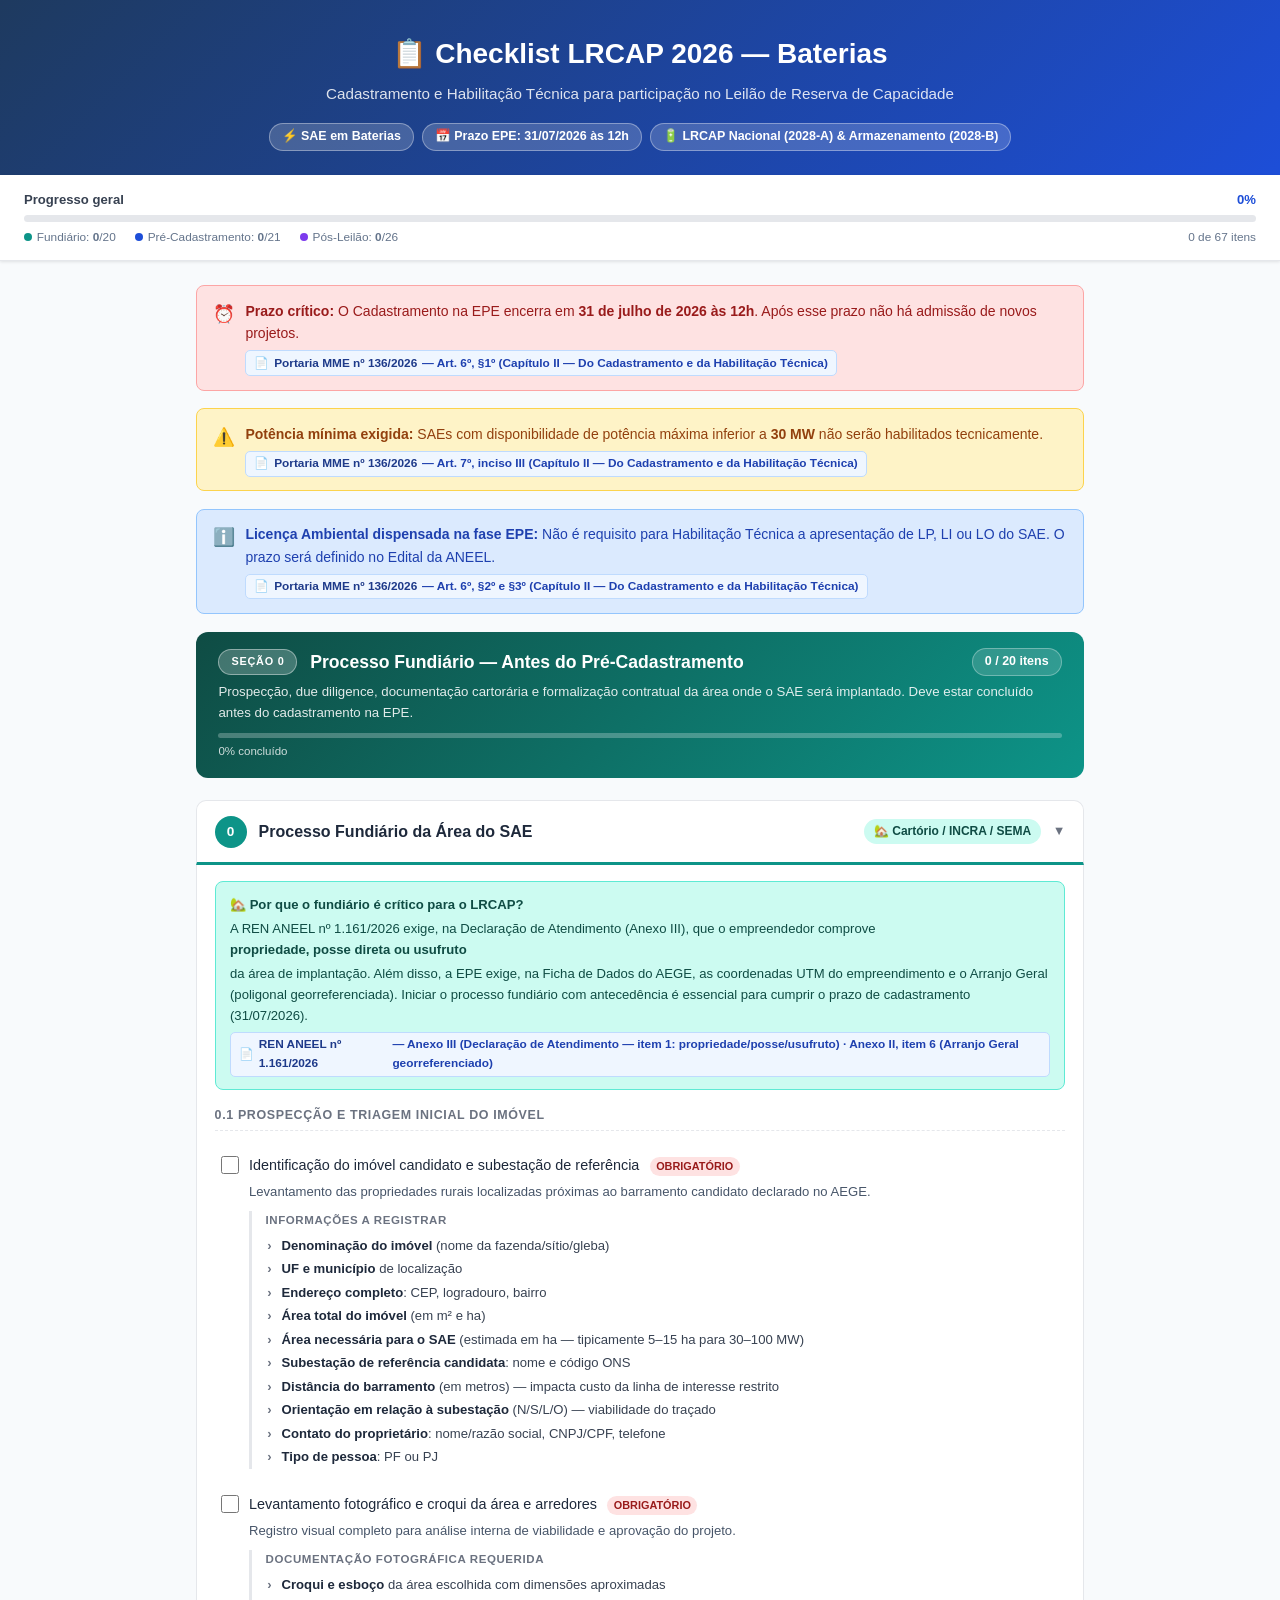
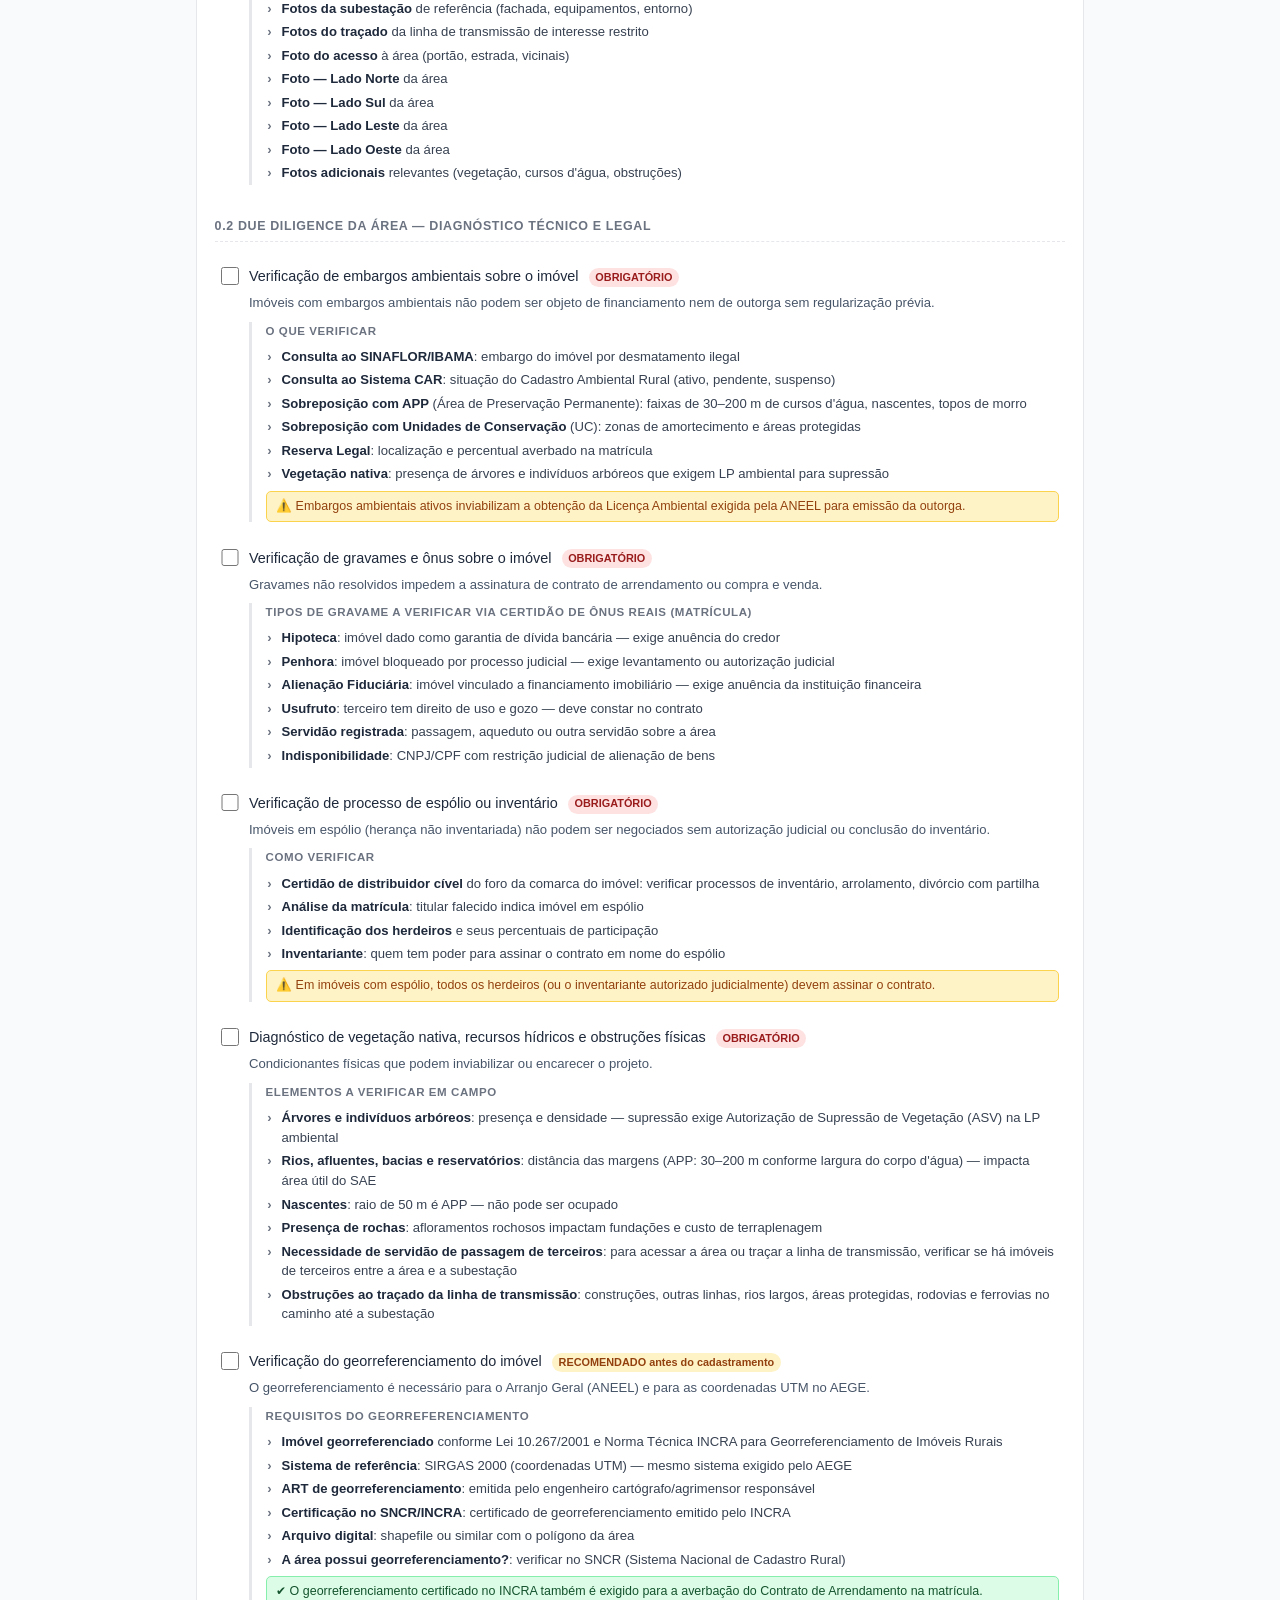
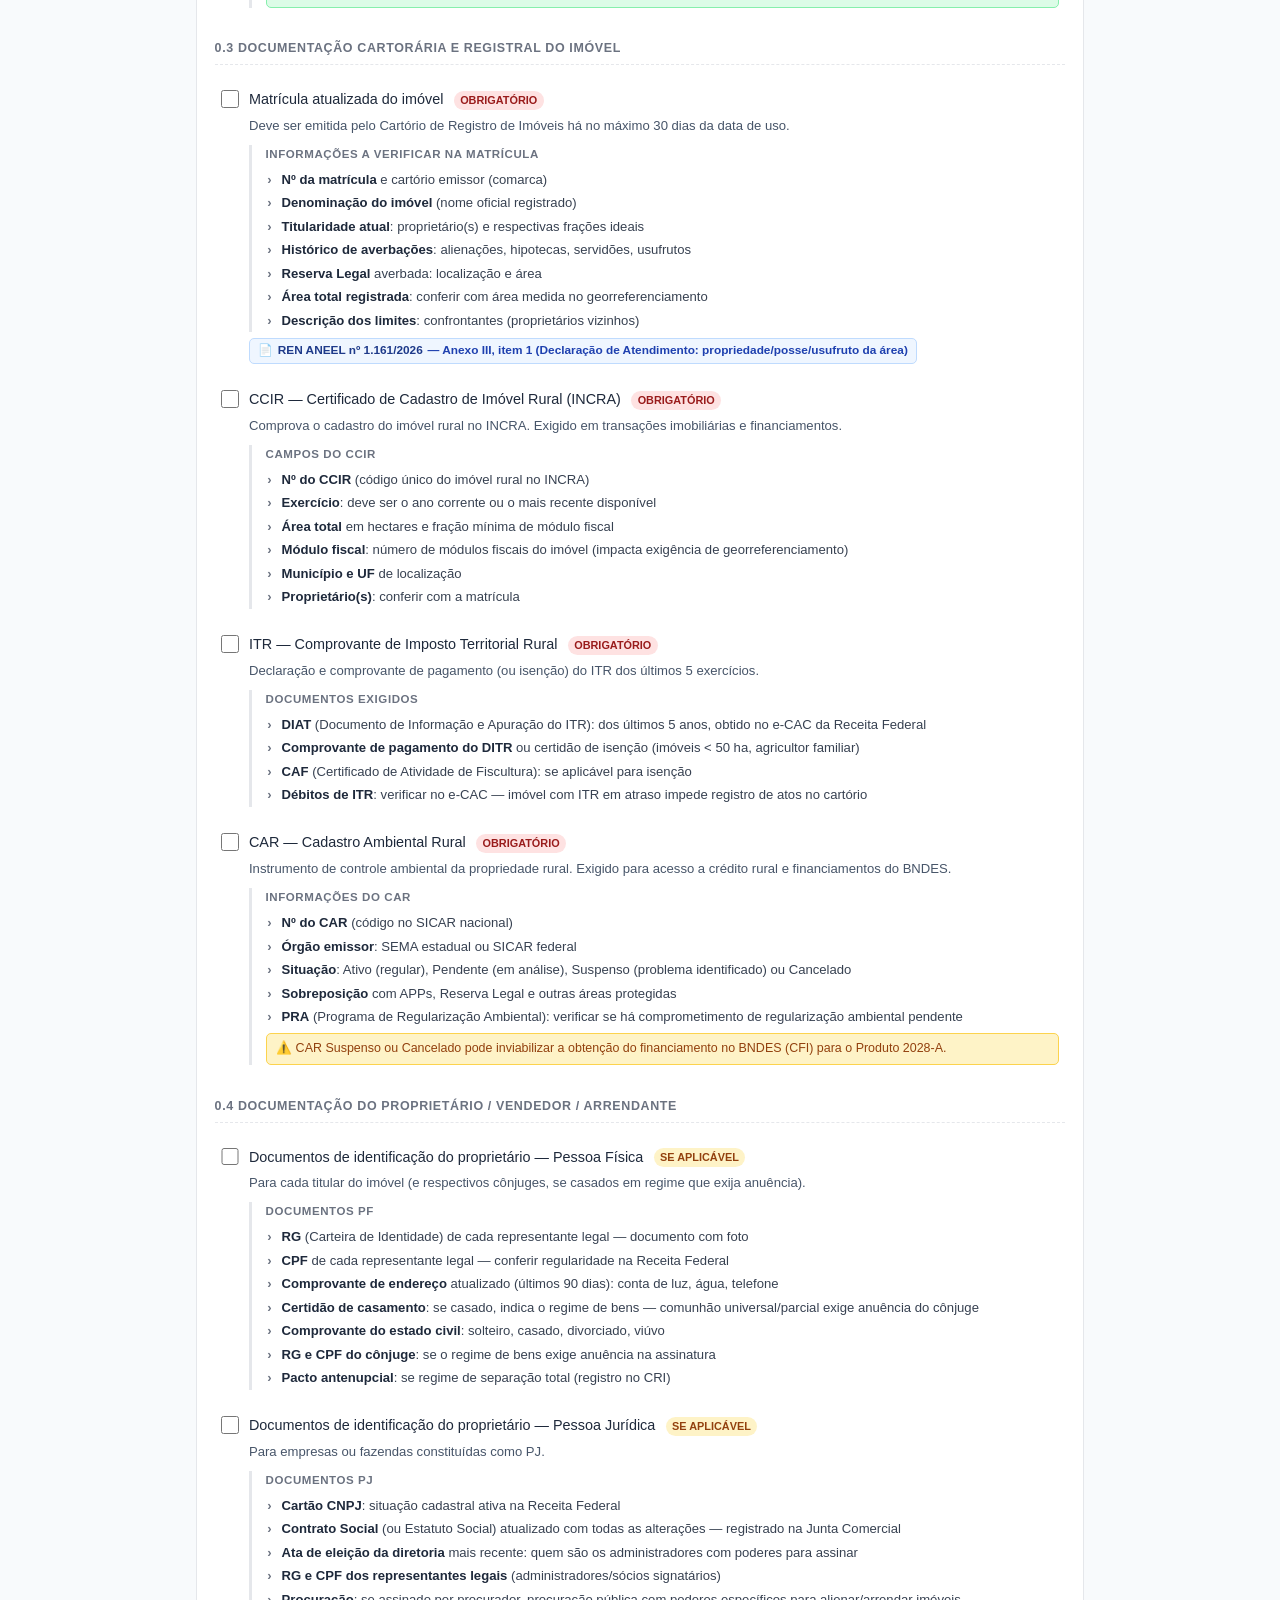
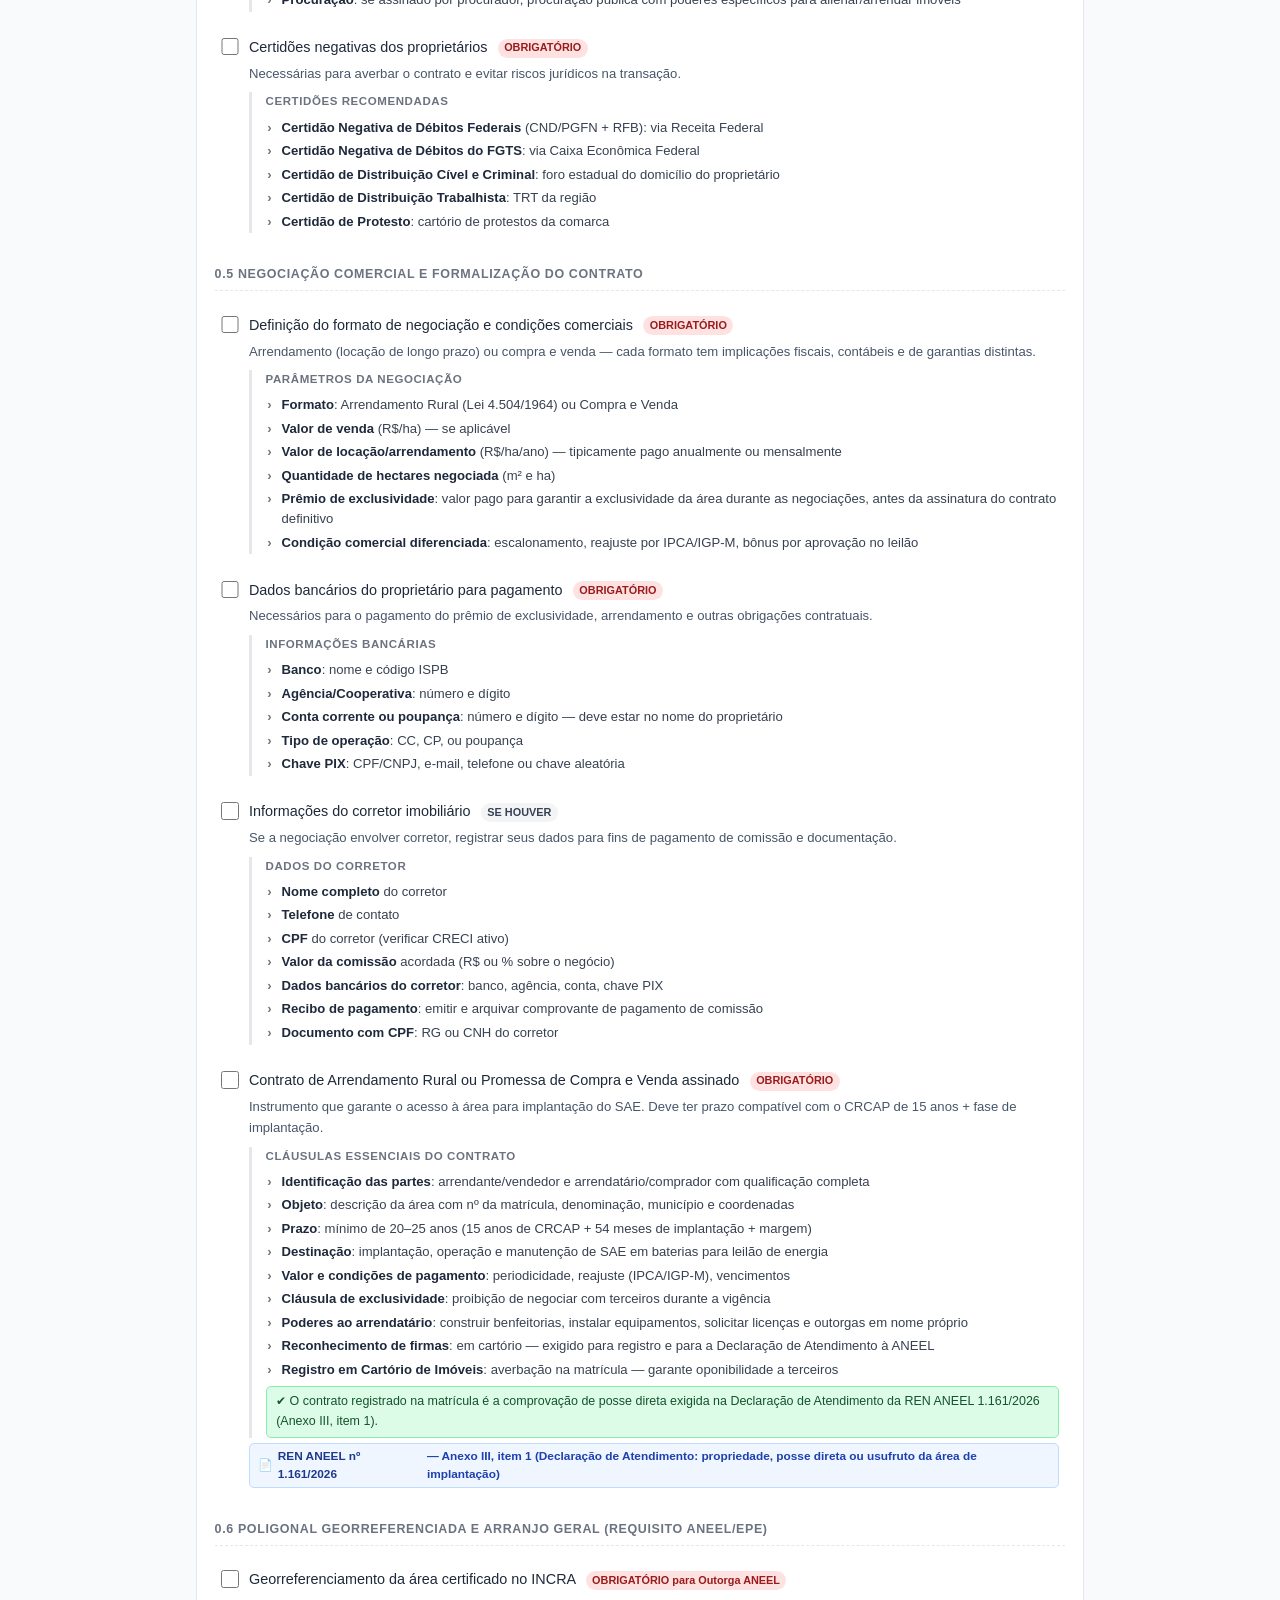
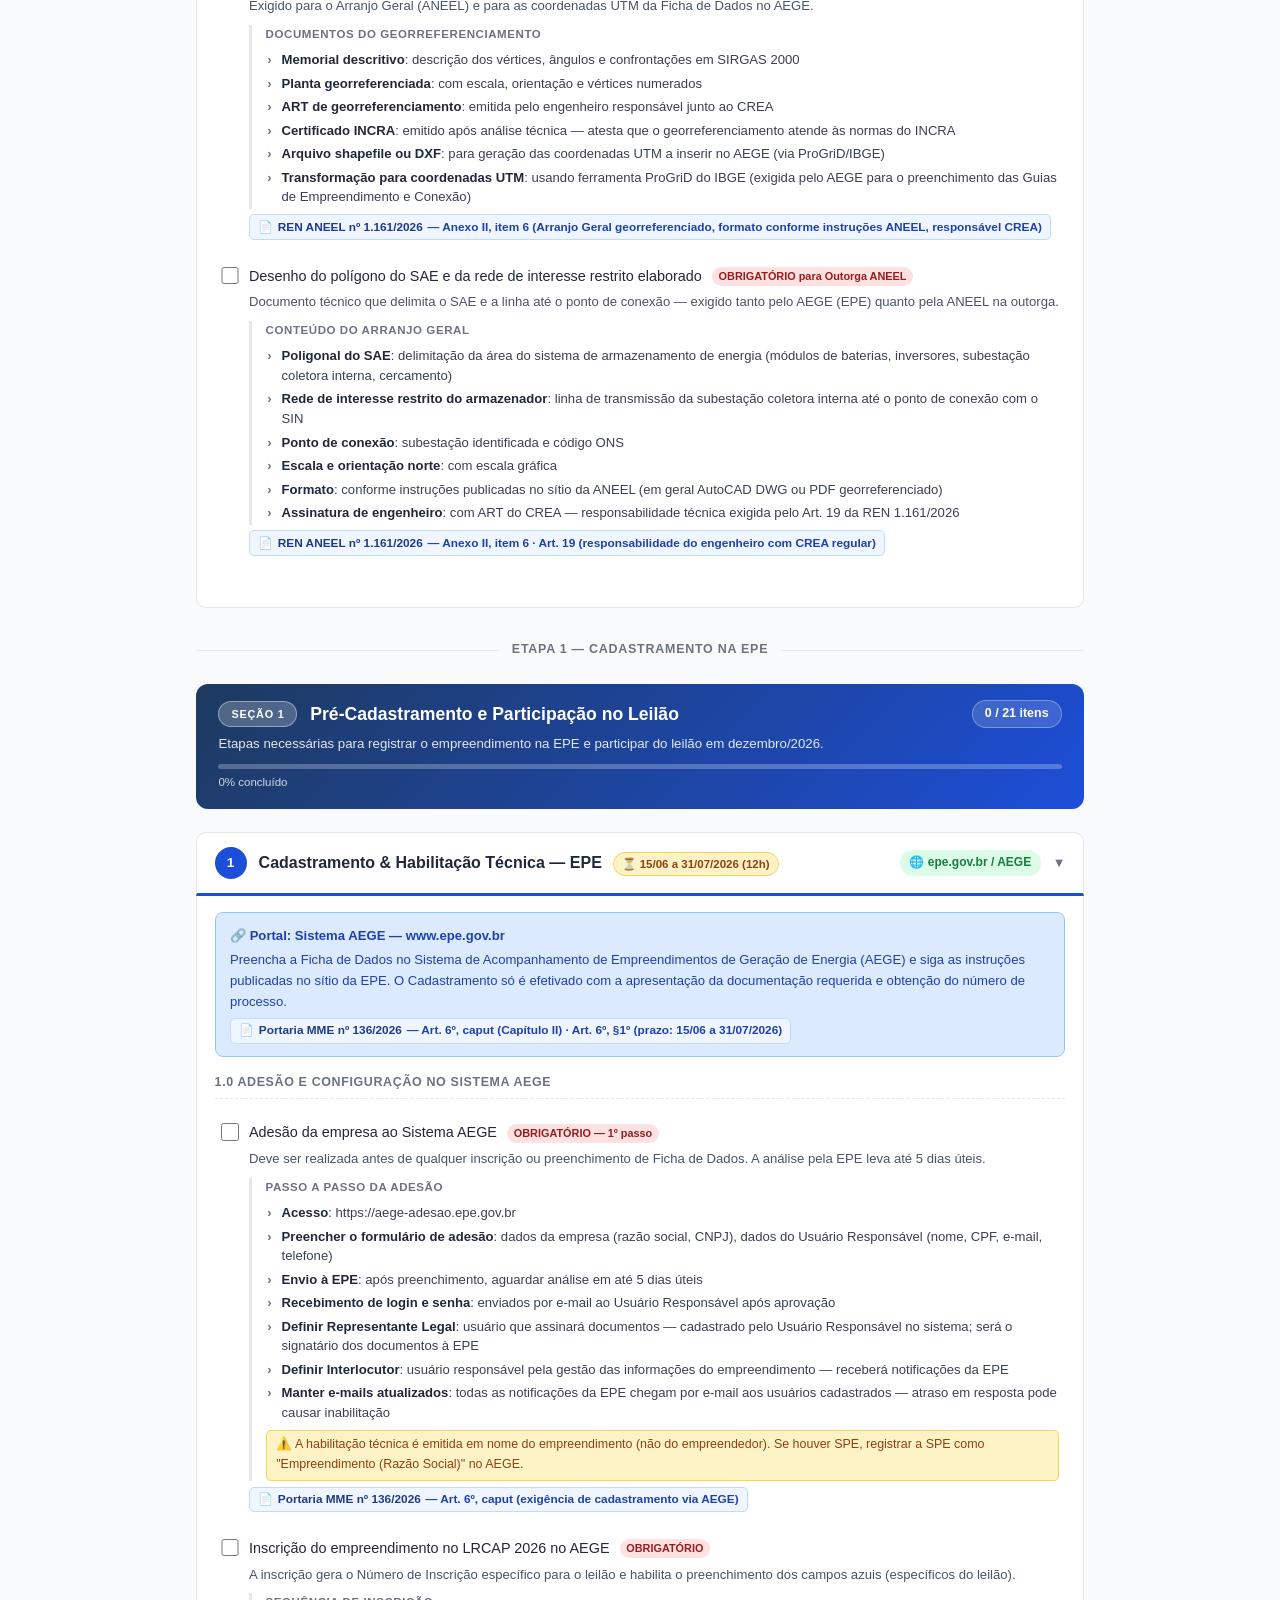
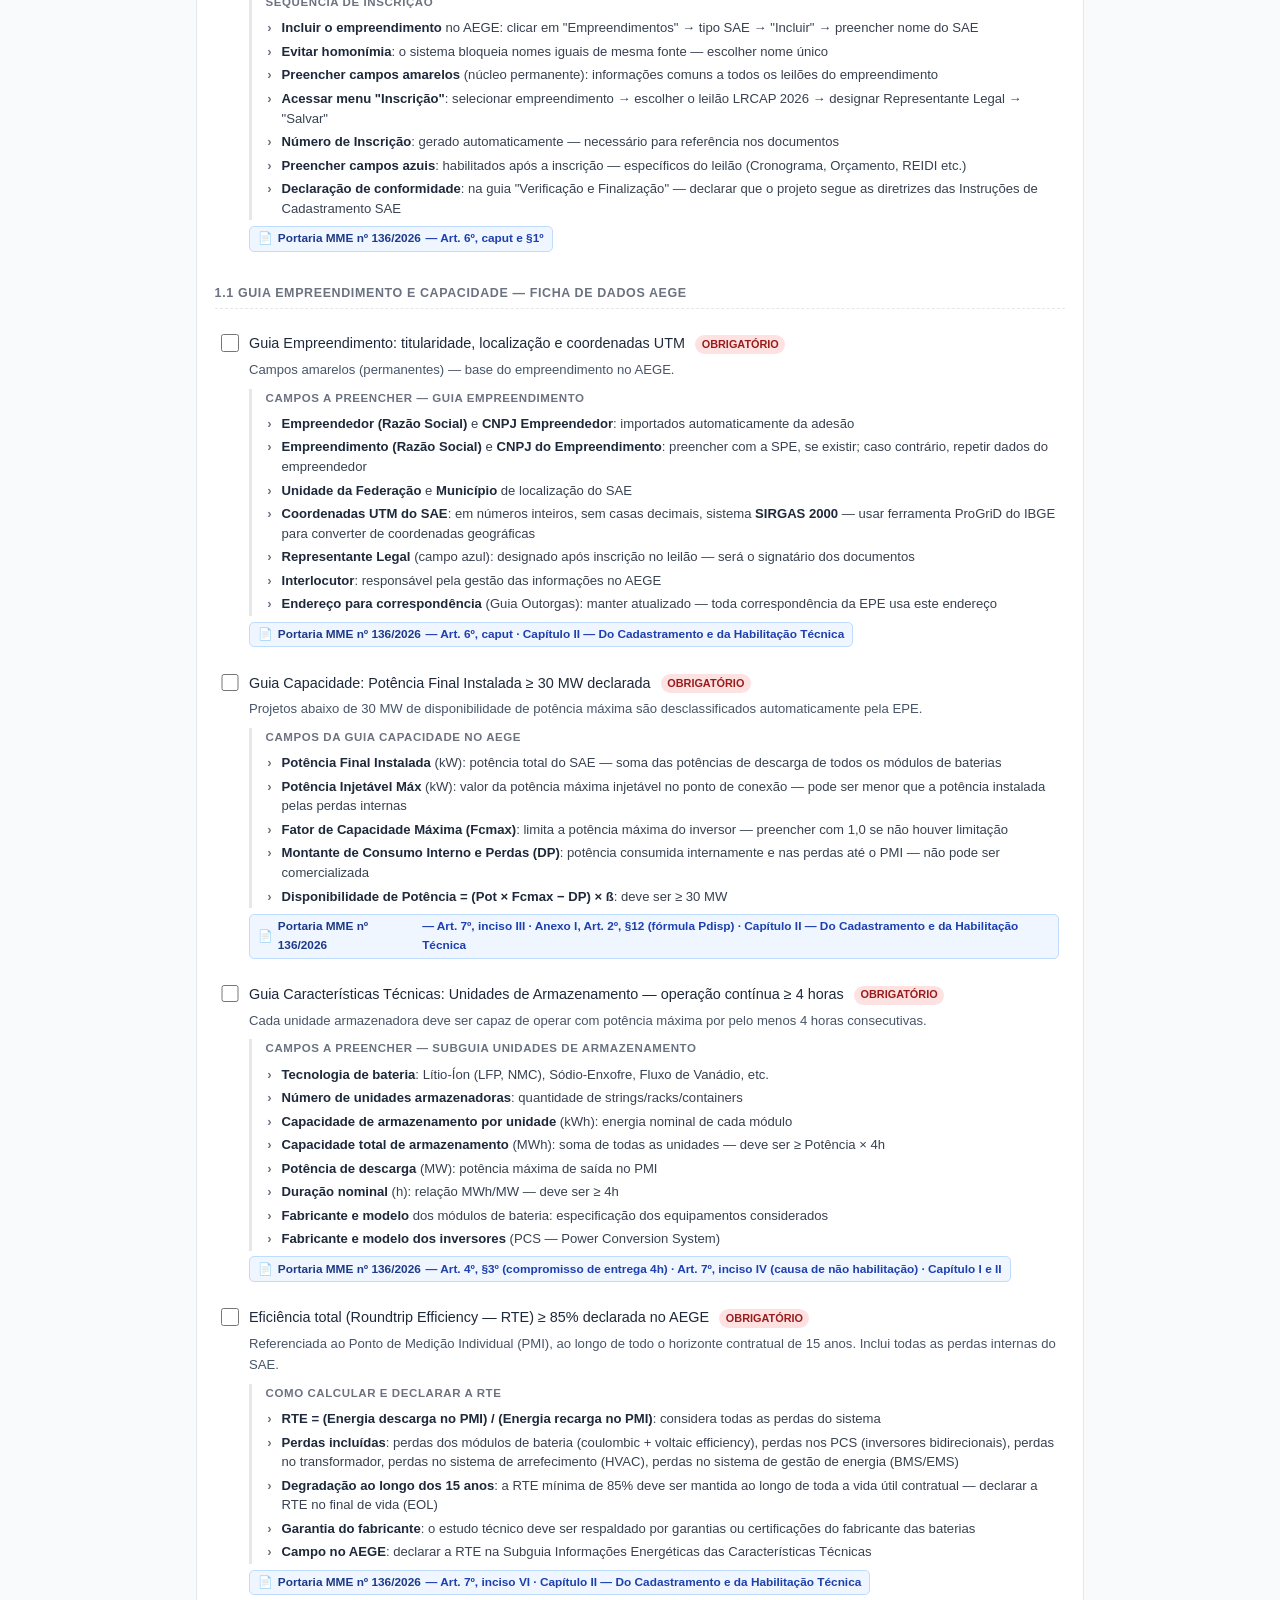
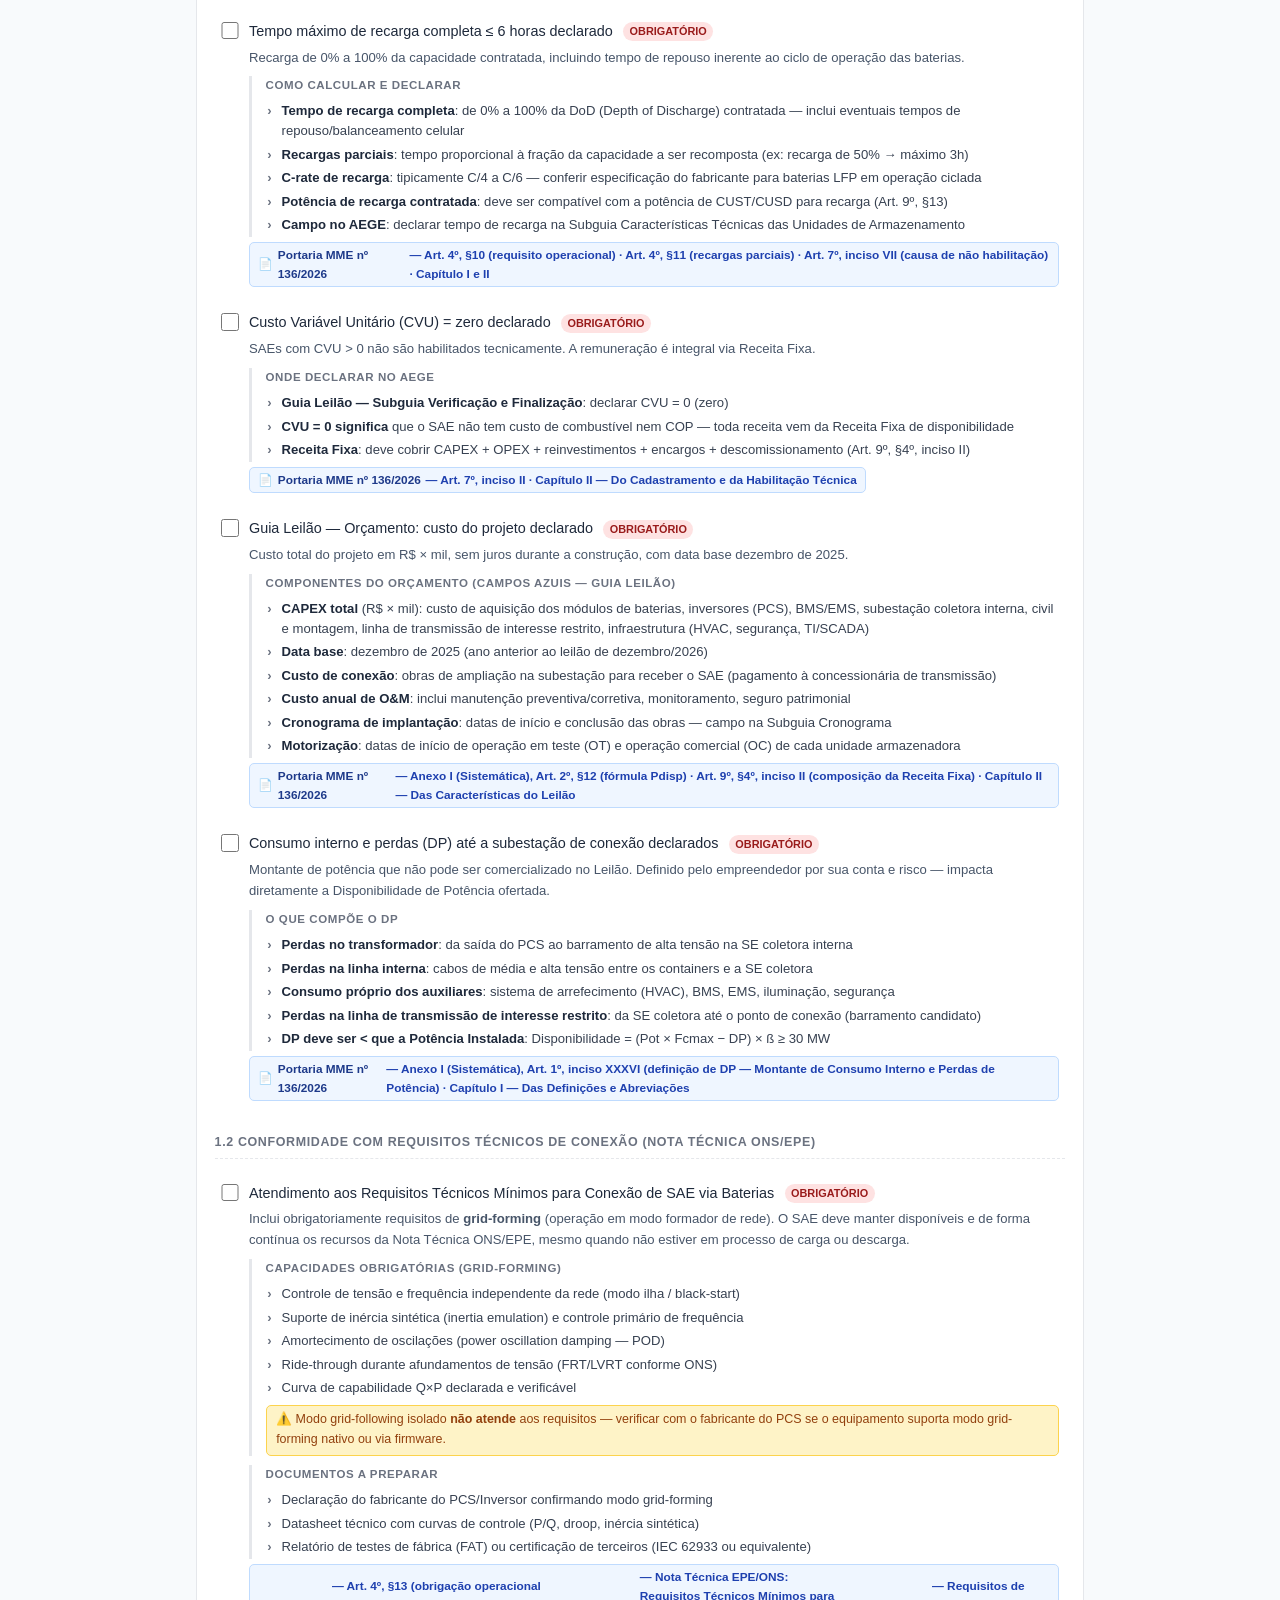
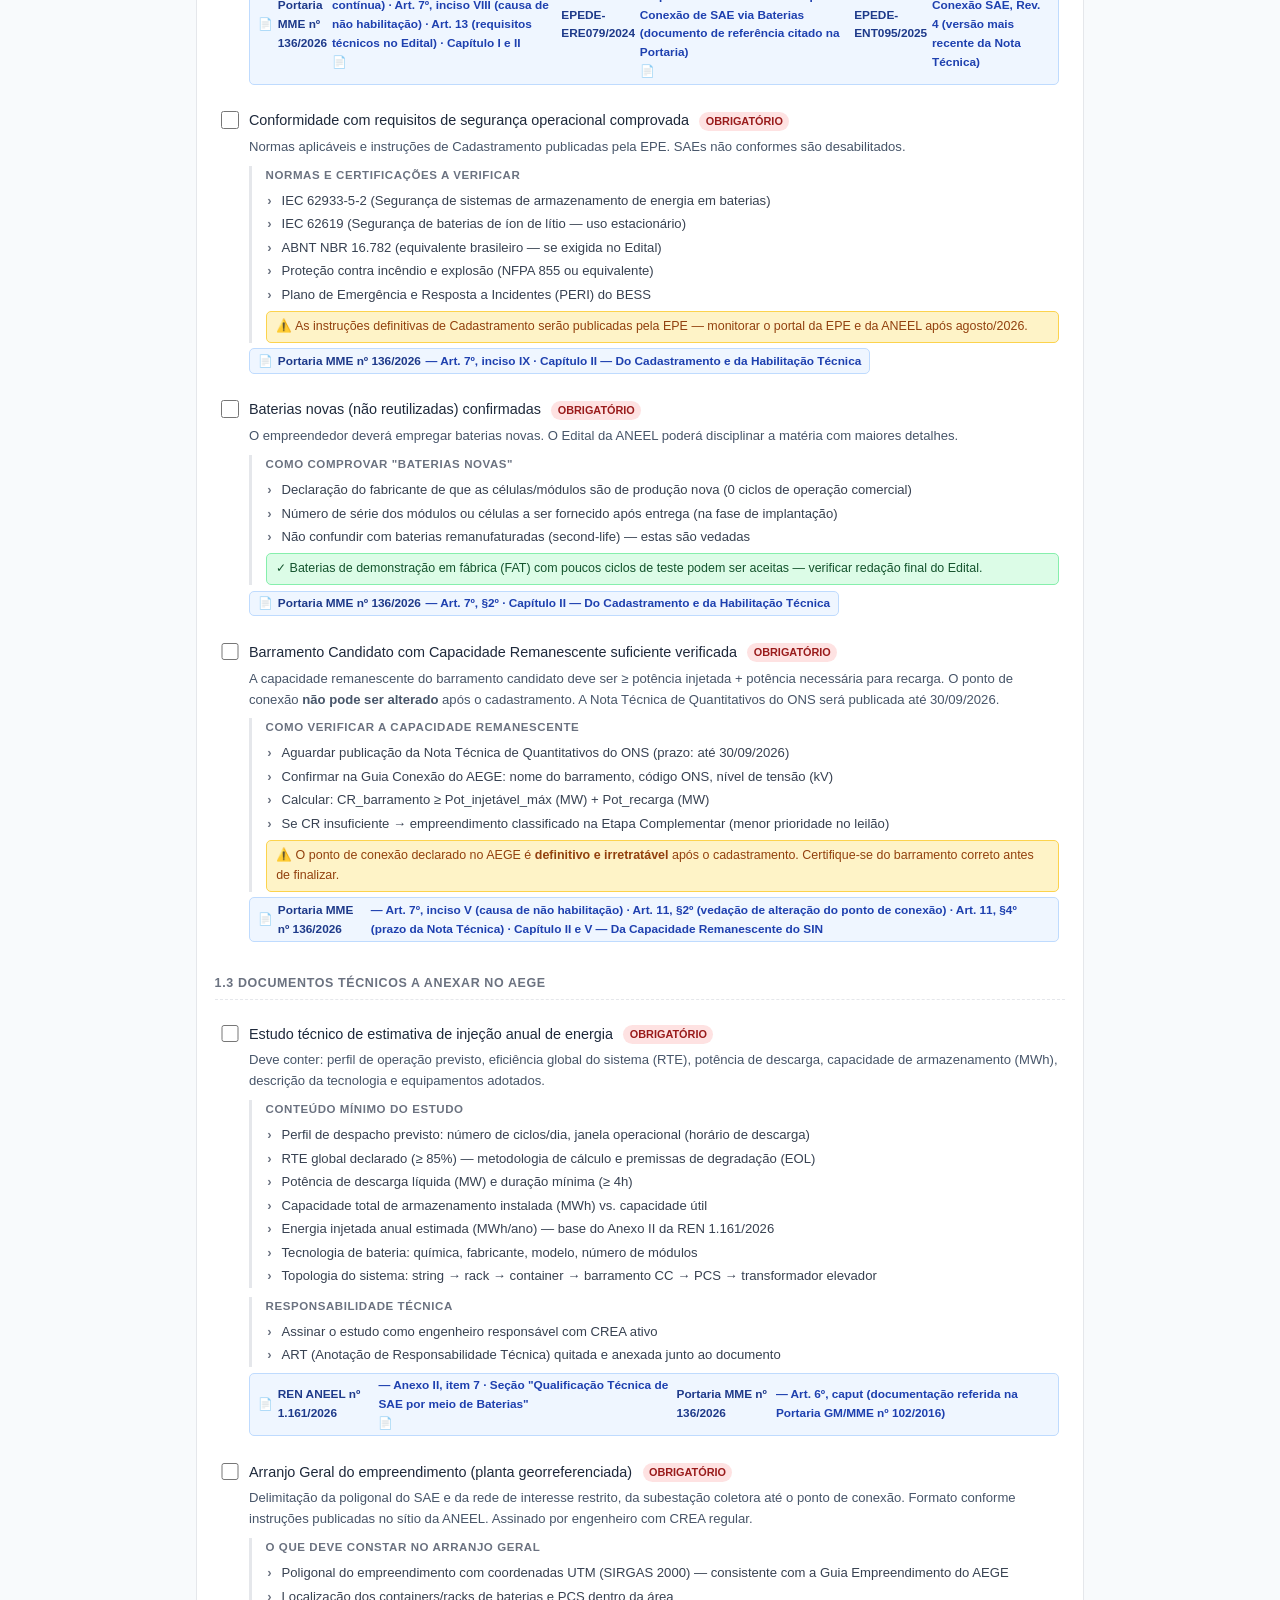
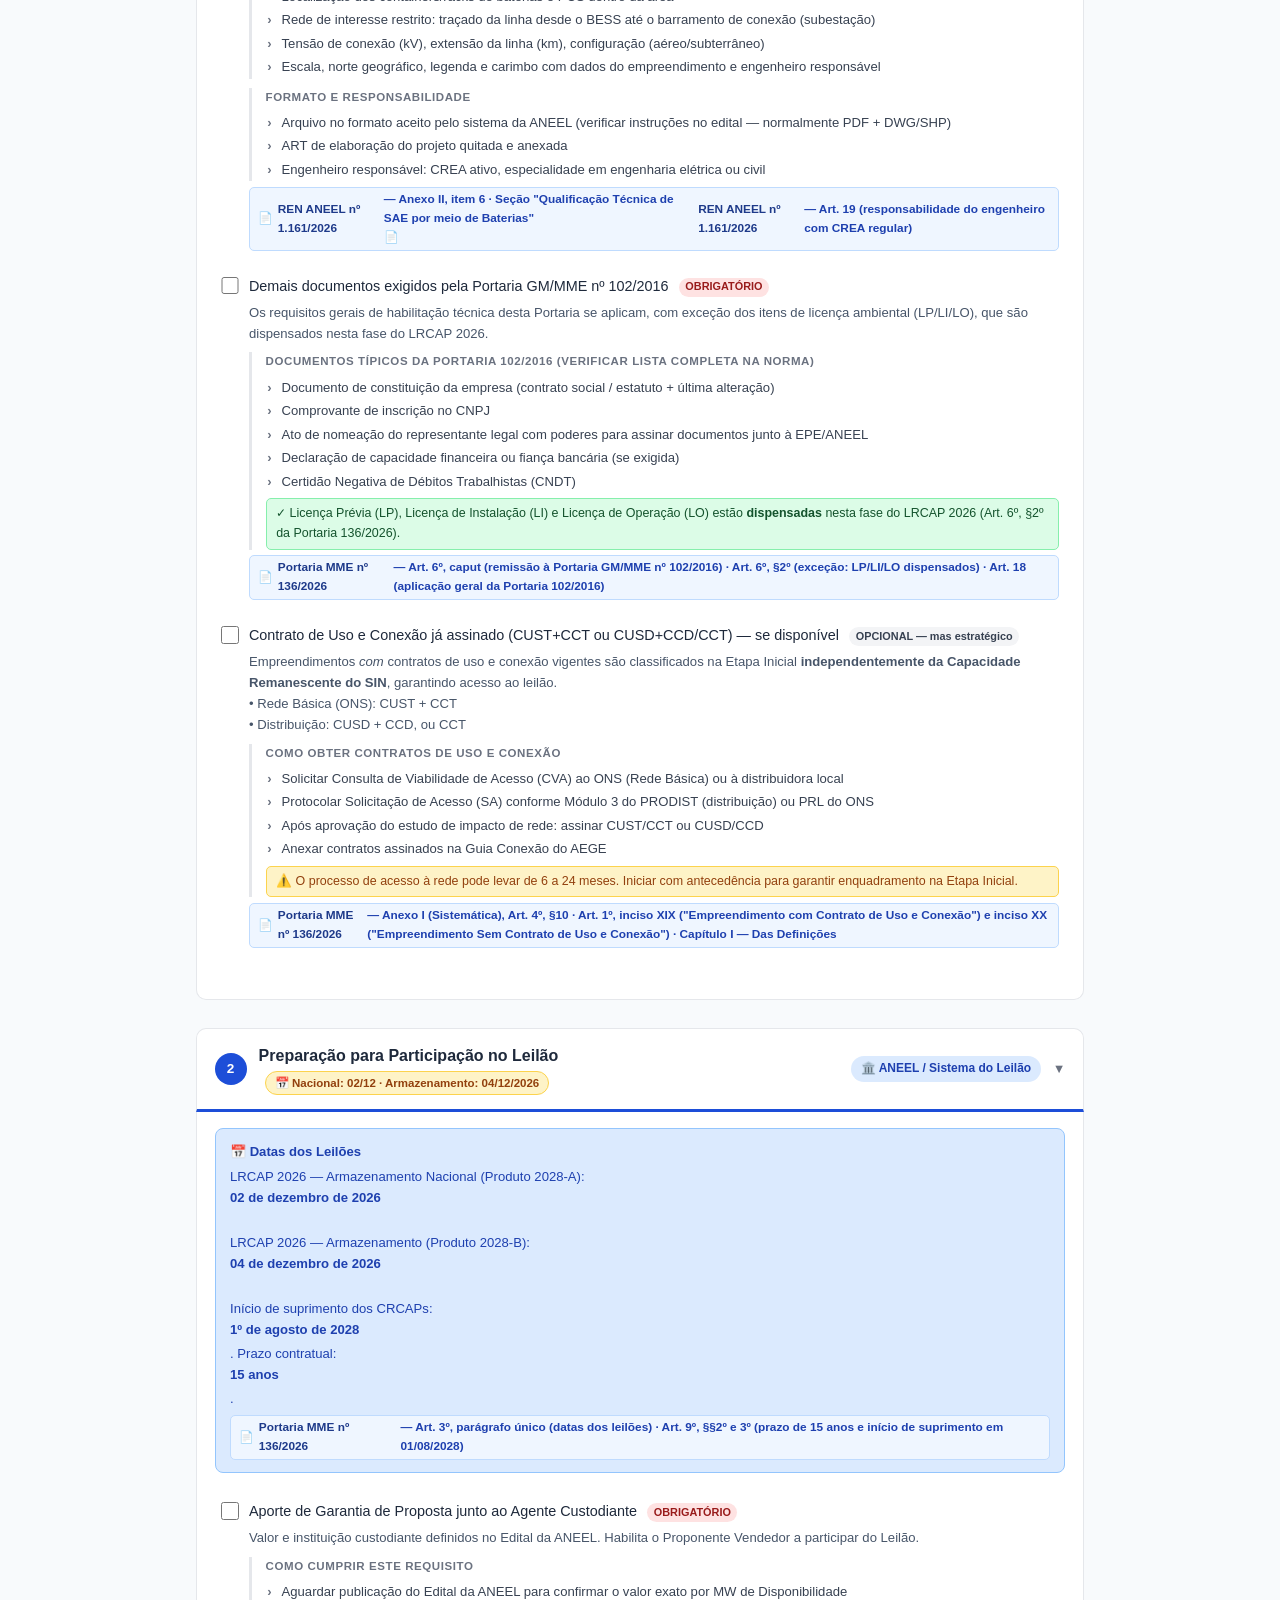
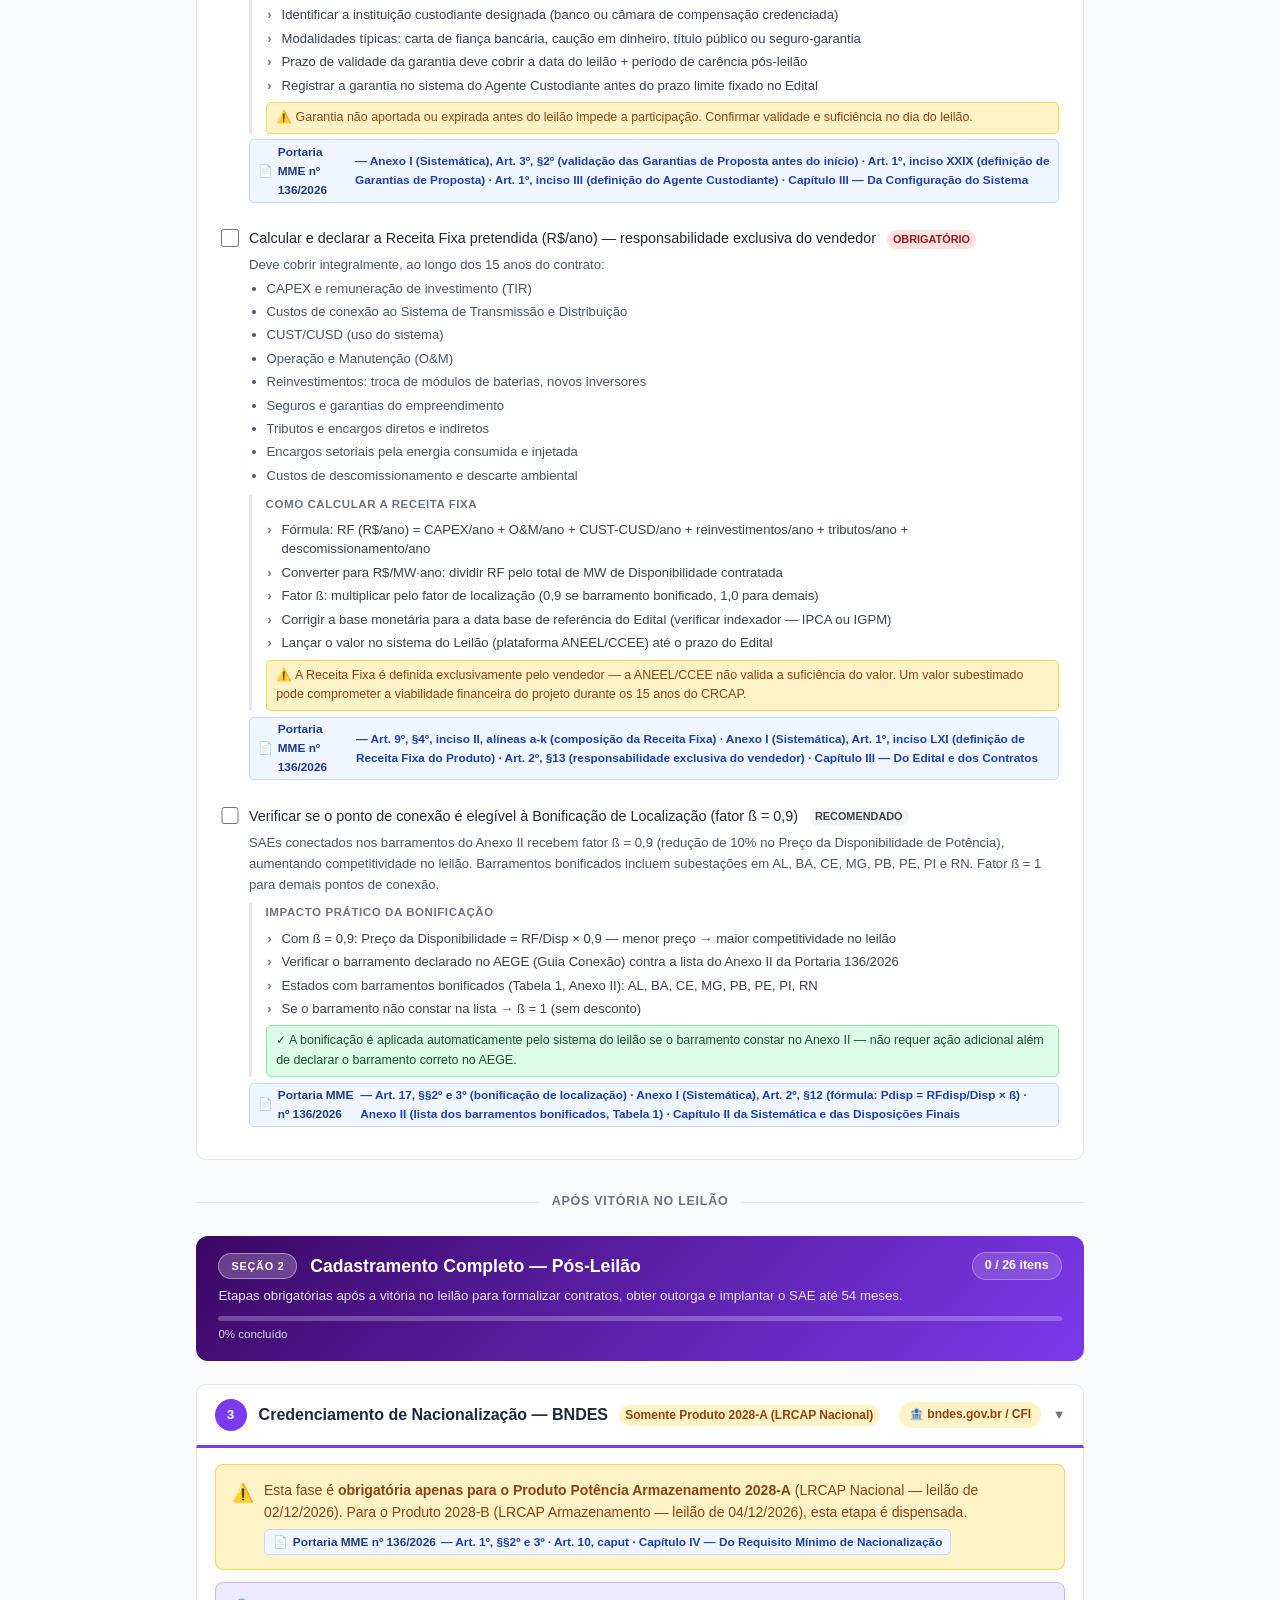
==== commit 71e92555: "att" ====
--- a/mapamental/checklist_lrcap.html
+++ b/mapamental/checklist_lrcap.html
@@ -20,6 +20,9 @@
       --shadow: 0 1px 3px rgba(0,0,0,.10);
       --purple: #7c3aed;
       --purple-l: #ede9fe;
+      --teal:   #0d9488;
+      --teal-d: #0f4c44;
+      --teal-l: #ccfbf1;
     }
     * { box-sizing: border-box; margin: 0; padding: 0; }
     body {
@@ -470,6 +473,73 @@
     .sidebar-ref-doc-label.ren  { background: #ede9fe; color: #5b21b6; }
     .fonte { cursor: pointer; transition: background .15s; }
     .fonte:hover { background: #bfdbfe; border-color: #93c5fd; }
+
+    /* ── Fundiário (verde) ── */
+    .msb-fun { background: linear-gradient(135deg, #0f4c44 0%, #0d9488 100%); color: #fff; }
+    .phase-header.fun-phase { border-bottom: 3px solid var(--teal); }
+    .phase-num.num-teal   { background: var(--teal); }
+    .dot-teal  { background: var(--teal); }
+    .portal-fun { background: #ccfbf1; color: #0f4c44; }
+    .infobox.infobox-teal {
+      background: var(--teal-l);
+      border-color: #5eead4;
+      color: #0f4c44;
+    }
+    .tag-fun { background: #ccfbf1; color: #0f4c44; }
+    .sidebar-header.sidebar-header-teal { background: linear-gradient(135deg,#0f4c44 0%,#0d9488 100%); }
+
+    /* ── Subtópicos ── */
+    .subtopic-block {
+      margin-top: .55rem;
+      border-left: 3px solid var(--border);
+      padding-left: .85rem;
+    }
+    .subtopic-label {
+      font-size: .72rem;
+      font-weight: 700;
+      text-transform: uppercase;
+      letter-spacing: .05em;
+      color: var(--gray);
+      margin-bottom: .3rem;
+    }
+    .subtopic-block ul {
+      padding-left: .1rem;
+      list-style: none;
+    }
+    .subtopic-block ul li {
+      font-size: .82rem;
+      color: #374151;
+      padding: .12rem 0 .12rem .9rem;
+      position: relative;
+      line-height: 1.5;
+    }
+    .subtopic-block ul li::before {
+      content: '›';
+      position: absolute;
+      left: 0;
+      color: var(--gray);
+      font-weight: 700;
+    }
+    .subtopic-block ul li strong { color: #1e293b; }
+    .subtopic-block ul li em { color: #6b7280; font-style: normal; font-size: .78rem; }
+    .subtopic-warn {
+      font-size: .78rem;
+      background: var(--amber-l);
+      border: 1px solid #fcd34d;
+      border-radius: 5px;
+      padding: .3rem .6rem;
+      color: #92400e;
+      margin-top: .3rem;
+    }
+    .subtopic-ok {
+      font-size: .78rem;
+      background: var(--green-l);
+      border: 1px solid #86efac;
+      border-radius: 5px;
+      padding: .3rem .6rem;
+      color: #14532d;
+      margin-top: .3rem;
+    }
   </style>
 </head>
 <body>
@@ -494,14 +564,18 @@
   <div class="progress-bar"><div class="progress-fill" id="fill" style="width:0%"></div></div>
   <div class="progress-sub">
     <span class="progress-sub-item">
+      <span class="dot dot-teal"></span>
+      <span>Fundiário: <strong id="done-fun">0</strong>/<span id="total-fun">0</span></span>
+    </span>
+    <span class="progress-sub-item">
       <span class="dot dot-blue"></span>
       <span>Pré-Cadastramento: <strong id="done-pre">0</strong>/<span id="total-pre">0</span></span>
     </span>
     <span class="progress-sub-item">
       <span class="dot dot-purple"></span>
-      <span>Cadastramento Completo: <strong id="done-pos">0</strong>/<span id="total-pos">0</span></span>
+      <span>Pós-Leilão: <strong id="done-pos">0</strong>/<span id="total-pos">0</span></span>
     </span>
-    <span style="margin-left:auto;"><span id="done-count">0</span> de <span id="total-count">0</span> itens no total</span>
+    <span style="margin-left:auto;"><span id="done-count">0</span> de <span id="total-count">0</span> itens</span>
   </div>
 </div>
 
@@ -527,6 +601,470 @@
   <br><span class="fonte">📄 <span class="fonte-doc">Portaria MME nº 136/2026</span> — Art. 6º, §2º e §3º (Capítulo II — Do Cadastramento e da Habilitação Técnica)</span></div>
 </div>
 
+
+<!-- ╔══════════════════════════════════════════════════════╗
+     ║   SEÇÃO 0 — PROCESSO FUNDIÁRIO                     ║
+     ╚══════════════════════════════════════════════════════╝ -->
+<div class="main-section" id="msec-fun">
+
+  <div class="main-section-banner msb-fun">
+    <div class="msb-top">
+      <span class="msb-pill">Seção 0</span>
+      <span class="msb-title">Processo Fundiário — Antes do Pré-Cadastramento</span>
+      <span class="msb-count" id="label-fun">0 / 0 itens</span>
+    </div>
+    <div class="msb-desc">Prospecção, due diligence, documentação cartorária e formalização contratual da área onde o SAE será implantado. Deve estar concluído antes do cadastramento na EPE.</div>
+    <div class="msb-bar-wrap">
+      <div class="msb-bar"><div class="msb-fill" id="fill-fun" style="width:0%"></div></div>
+      <div class="msb-bar-label" id="pct-fun">0% concluído</div>
+    </div>
+  </div>
+
+  <div class="phase" id="phase0">
+    <div class="phase-header fun-phase" onclick="togglePhase('phase0')">
+      <div class="phase-num num-teal">0</div>
+      <div class="phase-title">Processo Fundiário da Área do SAE</div>
+      <span class="phase-portal portal-fun">🏡 Cartório / INCRA / SEMA</span>
+      <span class="phase-toggle" id="toggle-phase0">▼</span>
+    </div>
+    <div class="phase-body" id="body-phase0">
+
+      <div class="infobox infobox-teal">
+        <strong>🏡 Por que o fundiário é crítico para o LRCAP?</strong>
+        A REN ANEEL nº 1.161/2026 exige, na Declaração de Atendimento (Anexo III), que o empreendedor comprove <strong>propriedade, posse direta ou usufruto</strong> da área de implantação. Além disso, a EPE exige, na Ficha de Dados do AEGE, as coordenadas UTM do empreendimento e o Arranjo Geral (poligonal georreferenciada). Iniciar o processo fundiário com antecedência é essencial para cumprir o prazo de cadastramento (31/07/2026).
+        <br><span class="fonte">📄 <span class="fonte-doc">REN ANEEL nº 1.161/2026</span> — Anexo III (Declaração de Atendimento — item 1: propriedade/posse/usufruto) · Anexo II, item 6 (Arranjo Geral georreferenciado)</span>
+      </div>
+
+      <!-- 0.1 Prospecção e Triagem Inicial -->
+      <div class="section">
+        <div class="section-title">0.1 Prospecção e Triagem Inicial do Imóvel</div>
+
+        <div class="item" id="f1" data-section="fun">
+          <input type="checkbox" onchange="updateItem('f1',this)">
+          <div class="item-body">
+            <label class="item-label">Identificação do imóvel candidato e subestação de referência <span class="tag tag-req">OBRIGATÓRIO</span></label>
+            <div class="item-sub">Levantamento das propriedades rurais localizadas próximas ao barramento candidato declarado no AEGE.</div>
+            <div class="subtopic-block">
+              <div class="subtopic-label">Informações a registrar</div>
+              <ul>
+                <li><strong>Denominação do imóvel</strong> (nome da fazenda/sítio/gleba)</li>
+                <li><strong>UF e município</strong> de localização</li>
+                <li><strong>Endereço completo</strong>: CEP, logradouro, bairro</li>
+                <li><strong>Área total do imóvel</strong> (em m² e ha)</li>
+                <li><strong>Área necessária para o SAE</strong> (estimada em ha — tipicamente 5–15 ha para 30–100 MW)</li>
+                <li><strong>Subestação de referência candidata</strong>: nome e código ONS</li>
+                <li><strong>Distância do barramento</strong> (em metros) — impacta custo da linha de interesse restrito</li>
+                <li><strong>Orientação em relação à subestação</strong> (N/S/L/O) — viabilidade do traçado</li>
+                <li><strong>Contato do proprietário</strong>: nome/razão social, CNPJ/CPF, telefone</li>
+                <li><strong>Tipo de pessoa</strong>: PF ou PJ</li>
+              </ul>
+            </div>
+          </div>
+        </div>
+
+        <div class="item" id="f2" data-section="fun">
+          <input type="checkbox" onchange="updateItem('f2',this)">
+          <div class="item-body">
+            <label class="item-label">Levantamento fotográfico e croqui da área e arredores <span class="tag tag-req">OBRIGATÓRIO</span></label>
+            <div class="item-sub">Registro visual completo para análise interna de viabilidade e aprovação do projeto.</div>
+            <div class="subtopic-block">
+              <div class="subtopic-label">Documentação fotográfica requerida</div>
+              <ul>
+                <li><strong>Croqui e esboço</strong> da área escolhida com dimensões aproximadas</li>
+                <li><strong>Fotos da subestação</strong> de referência (fachada, equipamentos, entorno)</li>
+                <li><strong>Fotos do traçado</strong> da linha de transmissão de interesse restrito</li>
+                <li><strong>Foto do acesso</strong> à área (portão, estrada, vicinais)</li>
+                <li><strong>Foto — Lado Norte</strong> da área</li>
+                <li><strong>Foto — Lado Sul</strong> da área</li>
+                <li><strong>Foto — Lado Leste</strong> da área</li>
+                <li><strong>Foto — Lado Oeste</strong> da área</li>
+                <li><strong>Fotos adicionais</strong> relevantes (vegetação, cursos d'água, obstruções)</li>
+              </ul>
+            </div>
+          </div>
+        </div>
+      </div>
+
+      <!-- 0.2 Due Diligence Técnica e Legal -->
+      <div class="section">
+        <div class="section-title">0.2 Due Diligence da Área — Diagnóstico Técnico e Legal</div>
+
+        <div class="item" id="f3" data-section="fun">
+          <input type="checkbox" onchange="updateItem('f3',this)">
+          <div class="item-body">
+            <label class="item-label">Verificação de embargos ambientais sobre o imóvel <span class="tag tag-req">OBRIGATÓRIO</span></label>
+            <div class="item-sub">Imóveis com embargos ambientais não podem ser objeto de financiamento nem de outorga sem regularização prévia.</div>
+            <div class="subtopic-block">
+              <div class="subtopic-label">O que verificar</div>
+              <ul>
+                <li><strong>Consulta ao SINAFLOR/IBAMA</strong>: embargo do imóvel por desmatamento ilegal</li>
+                <li><strong>Consulta ao Sistema CAR</strong>: situação do Cadastro Ambiental Rural (ativo, pendente, suspenso)</li>
+                <li><strong>Sobreposição com APP</strong> (Área de Preservação Permanente): faixas de 30–200 m de cursos d'água, nascentes, topos de morro</li>
+                <li><strong>Sobreposição com Unidades de Conservação</strong> (UC): zonas de amortecimento e áreas protegidas</li>
+                <li><strong>Reserva Legal</strong>: localização e percentual averbado na matrícula</li>
+                <li><strong>Vegetação nativa</strong>: presença de árvores e indivíduos arbóreos que exigem LP ambiental para supressão</li>
+              </ul>
+              <div class="subtopic-warn">⚠️ Embargos ambientais ativos inviabilizam a obtenção da Licença Ambiental exigida pela ANEEL para emissão da outorga.</div>
+            </div>
+          </div>
+        </div>
+
+        <div class="item" id="f4" data-section="fun">
+          <input type="checkbox" onchange="updateItem('f4',this)">
+          <div class="item-body">
+            <label class="item-label">Verificação de gravames e ônus sobre o imóvel <span class="tag tag-req">OBRIGATÓRIO</span></label>
+            <div class="item-sub">Gravames não resolvidos impedem a assinatura de contrato de arrendamento ou compra e venda.</div>
+            <div class="subtopic-block">
+              <div class="subtopic-label">Tipos de gravame a verificar via certidão de ônus reais (matrícula)</div>
+              <ul>
+                <li><strong>Hipoteca</strong>: imóvel dado como garantia de dívida bancária — exige anuência do credor</li>
+                <li><strong>Penhora</strong>: imóvel bloqueado por processo judicial — exige levantamento ou autorização judicial</li>
+                <li><strong>Alienação Fiduciária</strong>: imóvel vinculado a financiamento imobiliário — exige anuência da instituição financeira</li>
+                <li><strong>Usufruto</strong>: terceiro tem direito de uso e gozo — deve constar no contrato</li>
+                <li><strong>Servidão registrada</strong>: passagem, aqueduto ou outra servidão sobre a área</li>
+                <li><strong>Indisponibilidade</strong>: CNPJ/CPF com restrição judicial de alienação de bens</li>
+              </ul>
+            </div>
+          </div>
+        </div>
+
+        <div class="item" id="f5" data-section="fun">
+          <input type="checkbox" onchange="updateItem('f5',this)">
+          <div class="item-body">
+            <label class="item-label">Verificação de processo de espólio ou inventário <span class="tag tag-req">OBRIGATÓRIO</span></label>
+            <div class="item-sub">Imóveis em espólio (herança não inventariada) não podem ser negociados sem autorização judicial ou conclusão do inventário.</div>
+            <div class="subtopic-block">
+              <div class="subtopic-label">Como verificar</div>
+              <ul>
+                <li><strong>Certidão de distribuidor cível</strong> do foro da comarca do imóvel: verificar processos de inventário, arrolamento, divórcio com partilha</li>
+                <li><strong>Análise da matrícula</strong>: titular falecido indica imóvel em espólio</li>
+                <li><strong>Identificação dos herdeiros</strong> e seus percentuais de participação</li>
+                <li><strong>Inventariante</strong>: quem tem poder para assinar o contrato em nome do espólio</li>
+              </ul>
+              <div class="subtopic-warn">⚠️ Em imóveis com espólio, todos os herdeiros (ou o inventariante autorizado judicialmente) devem assinar o contrato.</div>
+            </div>
+          </div>
+        </div>
+
+        <div class="item" id="f6" data-section="fun">
+          <input type="checkbox" onchange="updateItem('f6',this)">
+          <div class="item-body">
+            <label class="item-label">Diagnóstico de vegetação nativa, recursos hídricos e obstruções físicas <span class="tag tag-req">OBRIGATÓRIO</span></label>
+            <div class="item-sub">Condicionantes físicas que podem inviabilizar ou encarecer o projeto.</div>
+            <div class="subtopic-block">
+              <div class="subtopic-label">Elementos a verificar em campo</div>
+              <ul>
+                <li><strong>Árvores e indivíduos arbóreos</strong>: presença e densidade — supressão exige Autorização de Supressão de Vegetação (ASV) na LP ambiental</li>
+                <li><strong>Rios, afluentes, bacias e reservatórios</strong>: distância das margens (APP: 30–200 m conforme largura do corpo d'água) — impacta área útil do SAE</li>
+                <li><strong>Nascentes</strong>: raio de 50 m é APP — não pode ser ocupado</li>
+                <li><strong>Presença de rochas</strong>: afloramentos rochosos impactam fundações e custo de terraplenagem</li>
+                <li><strong>Necessidade de servidão de passagem de terceiros</strong>: para acessar a área ou traçar a linha de transmissão, verificar se há imóveis de terceiros entre a área e a subestação</li>
+                <li><strong>Obstruções ao traçado da linha de transmissão</strong>: construções, outras linhas, rios largos, áreas protegidas, rodovias e ferrovias no caminho até a subestação</li>
+              </ul>
+            </div>
+          </div>
+        </div>
+
+        <div class="item" id="f7" data-section="fun">
+          <input type="checkbox" onchange="updateItem('f7',this)">
+          <div class="item-body">
+            <label class="item-label">Verificação do georreferenciamento do imóvel <span class="tag tag-cond">RECOMENDADO antes do cadastramento</span></label>
+            <div class="item-sub">O georreferenciamento é necessário para o Arranjo Geral (ANEEL) e para as coordenadas UTM no AEGE.</div>
+            <div class="subtopic-block">
+              <div class="subtopic-label">Requisitos do georreferenciamento</div>
+              <ul>
+                <li><strong>Imóvel georreferenciado</strong> conforme Lei 10.267/2001 e Norma Técnica INCRA para Georreferenciamento de Imóveis Rurais</li>
+                <li><strong>Sistema de referência</strong>: SIRGAS 2000 (coordenadas UTM) — mesmo sistema exigido pelo AEGE</li>
+                <li><strong>ART de georreferenciamento</strong>: emitida pelo engenheiro cartógrafo/agrimensor responsável</li>
+                <li><strong>Certificação no SNCR/INCRA</strong>: certificado de georreferenciamento emitido pelo INCRA</li>
+                <li><strong>Arquivo digital</strong>: shapefile ou similar com o polígono da área</li>
+                <li><strong>A área possui georreferenciamento?</strong>: verificar no SNCR (Sistema Nacional de Cadastro Rural)</li>
+              </ul>
+              <div class="subtopic-ok">✔ O georreferenciamento certificado no INCRA também é exigido para a averbação do Contrato de Arrendamento na matrícula.</div>
+            </div>
+          </div>
+        </div>
+      </div>
+
+      <!-- 0.3 Documentação Cartorária -->
+      <div class="section">
+        <div class="section-title">0.3 Documentação Cartorária e Registral do Imóvel</div>
+
+        <div class="item" id="f8" data-section="fun">
+          <input type="checkbox" onchange="updateItem('f8',this)">
+          <div class="item-body">
+            <label class="item-label">Matrícula atualizada do imóvel <span class="tag tag-req">OBRIGATÓRIO</span></label>
+            <div class="item-sub">Deve ser emitida pelo Cartório de Registro de Imóveis há no máximo 30 dias da data de uso.</div>
+            <div class="subtopic-block">
+              <div class="subtopic-label">Informações a verificar na matrícula</div>
+              <ul>
+                <li><strong>Nº da matrícula</strong> e cartório emissor (comarca)</li>
+                <li><strong>Denominação do imóvel</strong> (nome oficial registrado)</li>
+                <li><strong>Titularidade atual</strong>: proprietário(s) e respectivas frações ideais</li>
+                <li><strong>Histórico de averbações</strong>: alienações, hipotecas, servidões, usufrutos</li>
+                <li><strong>Reserva Legal</strong> averbada: localização e área</li>
+                <li><strong>Área total registrada</strong>: conferir com área medida no georreferenciamento</li>
+                <li><strong>Descrição dos limites</strong>: confrontantes (proprietários vizinhos)</li>
+              </ul>
+            </div>
+            <span class="fonte">📄 <span class="fonte-doc">REN ANEEL nº 1.161/2026</span> — Anexo III, item 1 (Declaração de Atendimento: propriedade/posse/usufruto da área)</span>
+          </div>
+        </div>
+
+        <div class="item" id="f9" data-section="fun">
+          <input type="checkbox" onchange="updateItem('f9',this)">
+          <div class="item-body">
+            <label class="item-label">CCIR — Certificado de Cadastro de Imóvel Rural (INCRA) <span class="tag tag-req">OBRIGATÓRIO</span></label>
+            <div class="item-sub">Comprova o cadastro do imóvel rural no INCRA. Exigido em transações imobiliárias e financiamentos.</div>
+            <div class="subtopic-block">
+              <div class="subtopic-label">Campos do CCIR</div>
+              <ul>
+                <li><strong>Nº do CCIR</strong> (código único do imóvel rural no INCRA)</li>
+                <li><strong>Exercício</strong>: deve ser o ano corrente ou o mais recente disponível</li>
+                <li><strong>Área total</strong> em hectares e fração mínima de módulo fiscal</li>
+                <li><strong>Módulo fiscal</strong>: número de módulos fiscais do imóvel (impacta exigência de georreferenciamento)</li>
+                <li><strong>Município e UF</strong> de localização</li>
+                <li><strong>Proprietário(s)</strong>: conferir com a matrícula</li>
+              </ul>
+            </div>
+          </div>
+        </div>
+
+        <div class="item" id="f10" data-section="fun">
+          <input type="checkbox" onchange="updateItem('f10',this)">
+          <div class="item-body">
+            <label class="item-label">ITR — Comprovante de Imposto Territorial Rural <span class="tag tag-req">OBRIGATÓRIO</span></label>
+            <div class="item-sub">Declaração e comprovante de pagamento (ou isenção) do ITR dos últimos 5 exercícios.</div>
+            <div class="subtopic-block">
+              <div class="subtopic-label">Documentos exigidos</div>
+              <ul>
+                <li><strong>DIAT</strong> (Documento de Informação e Apuração do ITR): dos últimos 5 anos, obtido no e-CAC da Receita Federal</li>
+                <li><strong>Comprovante de pagamento do DITR</strong> ou certidão de isenção (imóveis &lt; 50 ha, agricultor familiar)</li>
+                <li><strong>CAF</strong> (Certificado de Atividade de Fiscultura): se aplicável para isenção</li>
+                <li><strong>Débitos de ITR</strong>: verificar no e-CAC — imóvel com ITR em atraso impede registro de atos no cartório</li>
+              </ul>
+            </div>
+          </div>
+        </div>
+
+        <div class="item" id="f11" data-section="fun">
+          <input type="checkbox" onchange="updateItem('f11',this)">
+          <div class="item-body">
+            <label class="item-label">CAR — Cadastro Ambiental Rural <span class="tag tag-req">OBRIGATÓRIO</span></label>
+            <div class="item-sub">Instrumento de controle ambiental da propriedade rural. Exigido para acesso a crédito rural e financiamentos do BNDES.</div>
+            <div class="subtopic-block">
+              <div class="subtopic-label">Informações do CAR</div>
+              <ul>
+                <li><strong>Nº do CAR</strong> (código no SICAR nacional)</li>
+                <li><strong>Órgão emissor</strong>: SEMA estadual ou SICAR federal</li>
+                <li><strong>Situação</strong>: Ativo (regular), Pendente (em análise), Suspenso (problema identificado) ou Cancelado</li>
+                <li><strong>Sobreposição</strong> com APPs, Reserva Legal e outras áreas protegidas</li>
+                <li><strong>PRA</strong> (Programa de Regularização Ambiental): verificar se há comprometimento de regularização ambiental pendente</li>
+              </ul>
+              <div class="subtopic-warn">⚠️ CAR Suspenso ou Cancelado pode inviabilizar a obtenção do financiamento no BNDES (CFI) para o Produto 2028-A.</div>
+            </div>
+          </div>
+        </div>
+      </div>
+
+      <!-- 0.4 Documentação do Proprietário -->
+      <div class="section">
+        <div class="section-title">0.4 Documentação do Proprietário / Vendedor / Arrendante</div>
+
+        <div class="item" id="f12" data-section="fun">
+          <input type="checkbox" onchange="updateItem('f12',this)">
+          <div class="item-body">
+            <label class="item-label">Documentos de identificação do proprietário — Pessoa Física <span class="tag tag-cond">SE APLICÁVEL</span></label>
+            <div class="item-sub">Para cada titular do imóvel (e respectivos cônjuges, se casados em regime que exija anuência).</div>
+            <div class="subtopic-block">
+              <div class="subtopic-label">Documentos PF</div>
+              <ul>
+                <li><strong>RG</strong> (Carteira de Identidade) de cada representante legal — documento com foto</li>
+                <li><strong>CPF</strong> de cada representante legal — conferir regularidade na Receita Federal</li>
+                <li><strong>Comprovante de endereço</strong> atualizado (últimos 90 dias): conta de luz, água, telefone</li>
+                <li><strong>Certidão de casamento</strong>: se casado, indica o regime de bens — comunhão universal/parcial exige anuência do cônjuge</li>
+                <li><strong>Comprovante do estado civil</strong>: solteiro, casado, divorciado, viúvo</li>
+                <li><strong>RG e CPF do cônjuge</strong>: se o regime de bens exige anuência na assinatura</li>
+                <li><strong>Pacto antenupcial</strong>: se regime de separação total (registro no CRI)</li>
+              </ul>
+            </div>
+          </div>
+        </div>
+
+        <div class="item" id="f13" data-section="fun">
+          <input type="checkbox" onchange="updateItem('f13',this)">
+          <div class="item-body">
+            <label class="item-label">Documentos de identificação do proprietário — Pessoa Jurídica <span class="tag tag-cond">SE APLICÁVEL</span></label>
+            <div class="item-sub">Para empresas ou fazendas constituídas como PJ.</div>
+            <div class="subtopic-block">
+              <div class="subtopic-label">Documentos PJ</div>
+              <ul>
+                <li><strong>Cartão CNPJ</strong>: situação cadastral ativa na Receita Federal</li>
+                <li><strong>Contrato Social</strong> (ou Estatuto Social) atualizado com todas as alterações — registrado na Junta Comercial</li>
+                <li><strong>Ata de eleição da diretoria</strong> mais recente: quem são os administradores com poderes para assinar</li>
+                <li><strong>RG e CPF dos representantes legais</strong> (administradores/sócios signatários)</li>
+                <li><strong>Procuração</strong>: se assinado por procurador, procuração pública com poderes específicos para alienar/arrendar imóveis</li>
+              </ul>
+            </div>
+          </div>
+        </div>
+
+        <div class="item" id="f14" data-section="fun">
+          <input type="checkbox" onchange="updateItem('f14',this)">
+          <div class="item-body">
+            <label class="item-label">Certidões negativas dos proprietários <span class="tag tag-req">OBRIGATÓRIO</span></label>
+            <div class="item-sub">Necessárias para averbar o contrato e evitar riscos jurídicos na transação.</div>
+            <div class="subtopic-block">
+              <div class="subtopic-label">Certidões recomendadas</div>
+              <ul>
+                <li><strong>Certidão Negativa de Débitos Federais</strong> (CND/PGFN + RFB): via Receita Federal</li>
+                <li><strong>Certidão Negativa de Débitos do FGTS</strong>: via Caixa Econômica Federal</li>
+                <li><strong>Certidão de Distribuição Cível e Criminal</strong>: foro estadual do domicílio do proprietário</li>
+                <li><strong>Certidão de Distribuição Trabalhista</strong>: TRT da região</li>
+                <li><strong>Certidão de Protesto</strong>: cartório de protestos da comarca</li>
+              </ul>
+            </div>
+          </div>
+        </div>
+      </div>
+
+      <!-- 0.5 Negociação e Contrato -->
+      <div class="section">
+        <div class="section-title">0.5 Negociação Comercial e Formalização do Contrato</div>
+
+        <div class="item" id="f15" data-section="fun">
+          <input type="checkbox" onchange="updateItem('f15',this)">
+          <div class="item-body">
+            <label class="item-label">Definição do formato de negociação e condições comerciais <span class="tag tag-req">OBRIGATÓRIO</span></label>
+            <div class="item-sub">Arrendamento (locação de longo prazo) ou compra e venda — cada formato tem implicações fiscais, contábeis e de garantias distintas.</div>
+            <div class="subtopic-block">
+              <div class="subtopic-label">Parâmetros da negociação</div>
+              <ul>
+                <li><strong>Formato</strong>: Arrendamento Rural (Lei 4.504/1964) ou Compra e Venda</li>
+                <li><strong>Valor de venda</strong> (R$/ha) — se aplicável</li>
+                <li><strong>Valor de locação/arrendamento</strong> (R$/ha/ano) — tipicamente pago anualmente ou mensalmente</li>
+                <li><strong>Quantidade de hectares negociada</strong> (m² e ha)</li>
+                <li><strong>Prêmio de exclusividade</strong>: valor pago para garantir a exclusividade da área durante as negociações, antes da assinatura do contrato definitivo</li>
+                <li><strong>Condição comercial diferenciada</strong>: escalonamento, reajuste por IPCA/IGP-M, bônus por aprovação no leilão</li>
+              </ul>
+            </div>
+          </div>
+        </div>
+
+        <div class="item" id="f16" data-section="fun">
+          <input type="checkbox" onchange="updateItem('f16',this)">
+          <div class="item-body">
+            <label class="item-label">Dados bancários do proprietário para pagamento <span class="tag tag-req">OBRIGATÓRIO</span></label>
+            <div class="item-sub">Necessários para o pagamento do prêmio de exclusividade, arrendamento e outras obrigações contratuais.</div>
+            <div class="subtopic-block">
+              <div class="subtopic-label">Informações bancárias</div>
+              <ul>
+                <li><strong>Banco</strong>: nome e código ISPB</li>
+                <li><strong>Agência/Cooperativa</strong>: número e dígito</li>
+                <li><strong>Conta corrente ou poupança</strong>: número e dígito — deve estar no nome do proprietário</li>
+                <li><strong>Tipo de operação</strong>: CC, CP, ou poupança</li>
+                <li><strong>Chave PIX</strong>: CPF/CNPJ, e-mail, telefone ou chave aleatória</li>
+              </ul>
+            </div>
+          </div>
+        </div>
+
+        <div class="item" id="f17" data-section="fun">
+          <input type="checkbox" onchange="updateItem('f17',this)">
+          <div class="item-body">
+            <label class="item-label">Informações do corretor imobiliário <span class="tag tag-opt">SE HOUVER</span></label>
+            <div class="item-sub">Se a negociação envolver corretor, registrar seus dados para fins de pagamento de comissão e documentação.</div>
+            <div class="subtopic-block">
+              <div class="subtopic-label">Dados do corretor</div>
+              <ul>
+                <li><strong>Nome completo</strong> do corretor</li>
+                <li><strong>Telefone</strong> de contato</li>
+                <li><strong>CPF</strong> do corretor (verificar CRECI ativo)</li>
+                <li><strong>Valor da comissão</strong> acordada (R$ ou % sobre o negócio)</li>
+                <li><strong>Dados bancários do corretor</strong>: banco, agência, conta, chave PIX</li>
+                <li><strong>Recibo de pagamento</strong>: emitir e arquivar comprovante de pagamento de comissão</li>
+                <li><strong>Documento com CPF</strong>: RG ou CNH do corretor</li>
+              </ul>
+            </div>
+          </div>
+        </div>
+
+        <div class="item" id="f18" data-section="fun">
+          <input type="checkbox" onchange="updateItem('f18',this)">
+          <div class="item-body">
+            <label class="item-label">Contrato de Arrendamento Rural ou Promessa de Compra e Venda assinado <span class="tag tag-req">OBRIGATÓRIO</span></label>
+            <div class="item-sub">Instrumento que garante o acesso à área para implantação do SAE. Deve ter prazo compatível com o CRCAP de 15 anos + fase de implantação.</div>
+            <div class="subtopic-block">
+              <div class="subtopic-label">Cláusulas essenciais do contrato</div>
+              <ul>
+                <li><strong>Identificação das partes</strong>: arrendante/vendedor e arrendatário/comprador com qualificação completa</li>
+                <li><strong>Objeto</strong>: descrição da área com nº da matrícula, denominação, município e coordenadas</li>
+                <li><strong>Prazo</strong>: mínimo de 20–25 anos (15 anos de CRCAP + 54 meses de implantação + margem)</li>
+                <li><strong>Destinação</strong>: implantação, operação e manutenção de SAE em baterias para leilão de energia</li>
+                <li><strong>Valor e condições de pagamento</strong>: periodicidade, reajuste (IPCA/IGP-M), vencimentos</li>
+                <li><strong>Cláusula de exclusividade</strong>: proibição de negociar com terceiros durante a vigência</li>
+                <li><strong>Poderes ao arrendatário</strong>: construir benfeitorias, instalar equipamentos, solicitar licenças e outorgas em nome próprio</li>
+                <li><strong>Reconhecimento de firmas</strong>: em cartório — exigido para registro e para a Declaração de Atendimento à ANEEL</li>
+                <li><strong>Registro em Cartório de Imóveis</strong>: averbação na matrícula — garante oponibilidade a terceiros</li>
+              </ul>
+              <div class="subtopic-ok">✔ O contrato registrado na matrícula é a comprovação de posse direta exigida na Declaração de Atendimento da REN ANEEL 1.161/2026 (Anexo III, item 1).</div>
+            </div>
+            <span class="fonte">📄 <span class="fonte-doc">REN ANEEL nº 1.161/2026</span> — Anexo III, item 1 (Declaração de Atendimento: propriedade, posse direta ou usufruto da área de implantação)</span>
+          </div>
+        </div>
+      </div>
+
+      <!-- 0.6 Poligonal e Arranjo Geral -->
+      <div class="section">
+        <div class="section-title">0.6 Poligonal Georreferenciada e Arranjo Geral (requisito ANEEL/EPE)</div>
+
+        <div class="item" id="f19" data-section="fun">
+          <input type="checkbox" onchange="updateItem('f19',this)">
+          <div class="item-body">
+            <label class="item-label">Georreferenciamento da área certificado no INCRA <span class="tag tag-req">OBRIGATÓRIO para Outorga ANEEL</span></label>
+            <div class="item-sub">Exigido para o Arranjo Geral (ANEEL) e para as coordenadas UTM da Ficha de Dados no AEGE.</div>
+            <div class="subtopic-block">
+              <div class="subtopic-label">Documentos do georreferenciamento</div>
+              <ul>
+                <li><strong>Memorial descritivo</strong>: descrição dos vértices, ângulos e confrontações em SIRGAS 2000</li>
+                <li><strong>Planta georreferenciada</strong>: com escala, orientação e vértices numerados</li>
+                <li><strong>ART de georreferenciamento</strong>: emitida pelo engenheiro responsável junto ao CREA</li>
+                <li><strong>Certificado INCRA</strong>: emitido após análise técnica — atesta que o georreferenciamento atende às normas do INCRA</li>
+                <li><strong>Arquivo shapefile ou DXF</strong>: para geração das coordenadas UTM a inserir no AEGE (via ProGriD/IBGE)</li>
+                <li><strong>Transformação para coordenadas UTM</strong>: usando ferramenta ProGriD do IBGE (exigida pelo AEGE para o preenchimento das Guias de Empreendimento e Conexão)</li>
+              </ul>
+            </div>
+            <span class="fonte">📄 <span class="fonte-doc">REN ANEEL nº 1.161/2026</span> — Anexo II, item 6 (Arranjo Geral georreferenciado, formato conforme instruções ANEEL, responsável CREA)</span>
+          </div>
+        </div>
+
+        <div class="item" id="f20" data-section="fun">
+          <input type="checkbox" onchange="updateItem('f20',this)">
+          <div class="item-body">
+            <label class="item-label">Desenho do polígono do SAE e da rede de interesse restrito elaborado <span class="tag tag-req">OBRIGATÓRIO para Outorga ANEEL</span></label>
+            <div class="item-sub">Documento técnico que delimita o SAE e a linha até o ponto de conexão — exigido tanto pelo AEGE (EPE) quanto pela ANEEL na outorga.</div>
+            <div class="subtopic-block">
+              <div class="subtopic-label">Conteúdo do Arranjo Geral</div>
+              <ul>
+                <li><strong>Poligonal do SAE</strong>: delimitação da área do sistema de armazenamento de energia (módulos de baterias, inversores, subestação coletora interna, cercamento)</li>
+                <li><strong>Rede de interesse restrito do armazenador</strong>: linha de transmissão da subestação coletora interna até o ponto de conexão com o SIN</li>
+                <li><strong>Ponto de conexão</strong>: subestação identificada e código ONS</li>
+                <li><strong>Escala e orientação norte</strong>: com escala gráfica</li>
+                <li><strong>Formato</strong>: conforme instruções publicadas no sítio da ANEEL (em geral AutoCAD DWG ou PDF georreferenciado)</li>
+                <li><strong>Assinatura de engenheiro</strong>: com ART do CREA — responsabilidade técnica exigida pelo Art. 19 da REN 1.161/2026</li>
+              </ul>
+            </div>
+            <span class="fonte">📄 <span class="fonte-doc">REN ANEEL nº 1.161/2026</span> — Anexo II, item 6 · Art. 19 (responsabilidade do engenheiro com CREA regular)</span>
+          </div>
+        </div>
+
+      </div>
+    </div>
+  </div><!-- /phase0 -->
+
+</div><!-- /msec-fun -->
+
+<div class="section-divider">Etapa 1 — Cadastramento na EPE</div>
 
 <!-- ╔══════════════════════════════════════════════════════╗
      ║   SEÇÃO 1 — PRÉ-CADASTRAMENTO                      ║
@@ -565,21 +1103,78 @@
       <div class="infobox">
         <strong>🔗 Portal: Sistema AEGE — www.epe.gov.br</strong>
         Preencha a Ficha de Dados no Sistema de Acompanhamento de Empreendimentos de Geração de Energia (AEGE)
-        e siga as instruções publicadas no sítio da EPE.
-        <br><span class="fonte">📄 <span class="fonte-doc">Portaria MME nº 136/2026</span> — Art. 6º, caput (Capítulo II)</span>
+        e siga as instruções publicadas no sítio da EPE. O Cadastramento só é efetivado com a apresentação da documentação requerida e obtenção do número de processo.
+        <br><span class="fonte">📄 <span class="fonte-doc">Portaria MME nº 136/2026</span> — Art. 6º, caput (Capítulo II) · Art. 6º, §1º (prazo: 15/06 a 31/07/2026)</span>
+      </div>
+
+      <!-- 1.0 Adesão AEGE -->
+      <div class="section">
+        <div class="section-title">1.0 Adesão e Configuração no Sistema AEGE</div>
+
+        <div class="item" id="ia0" data-section="pre">
+          <input type="checkbox" onchange="updateItem('ia0',this)">
+          <div class="item-body">
+            <label class="item-label">Adesão da empresa ao Sistema AEGE <span class="tag tag-req">OBRIGATÓRIO — 1º passo</span></label>
+            <div class="item-sub">Deve ser realizada antes de qualquer inscrição ou preenchimento de Ficha de Dados. A análise pela EPE leva até 5 dias úteis.</div>
+            <div class="subtopic-block">
+              <div class="subtopic-label">Passo a passo da adesão</div>
+              <ul>
+                <li><strong>Acesso</strong>: https://aege-adesao.epe.gov.br</li>
+                <li><strong>Preencher o formulário de adesão</strong>: dados da empresa (razão social, CNPJ), dados do Usuário Responsável (nome, CPF, e-mail, telefone)</li>
+                <li><strong>Envio à EPE</strong>: após preenchimento, aguardar análise em até 5 dias úteis</li>
+                <li><strong>Recebimento de login e senha</strong>: enviados por e-mail ao Usuário Responsável após aprovação</li>
+                <li><strong>Definir Representante Legal</strong>: usuário que assinará documentos — cadastrado pelo Usuário Responsável no sistema; será o signatário dos documentos à EPE</li>
+                <li><strong>Definir Interlocutor</strong>: usuário responsável pela gestão das informações do empreendimento — receberá notificações da EPE</li>
+                <li><strong>Manter e-mails atualizados</strong>: todas as notificações da EPE chegam por e-mail aos usuários cadastrados — atraso em resposta pode causar inabilitação</li>
+              </ul>
+              <div class="subtopic-warn">⚠️ A habilitação técnica é emitida em nome do empreendimento (não do empreendedor). Se houver SPE, registrar a SPE como "Empreendimento (Razão Social)" no AEGE.</div>
+            </div>
+            <span class="fonte">📄 <span class="fonte-doc">Portaria MME nº 136/2026</span> — Art. 6º, caput (exigência de cadastramento via AEGE)</span>
+          </div>
+        </div>
+
+        <div class="item" id="ia1" data-section="pre">
+          <input type="checkbox" onchange="updateItem('ia1',this)">
+          <div class="item-body">
+            <label class="item-label">Inscrição do empreendimento no LRCAP 2026 no AEGE <span class="tag tag-req">OBRIGATÓRIO</span></label>
+            <div class="item-sub">A inscrição gera o Número de Inscrição específico para o leilão e habilita o preenchimento dos campos azuis (específicos do leilão).</div>
+            <div class="subtopic-block">
+              <div class="subtopic-label">Sequência de inscrição</div>
+              <ul>
+                <li><strong>Incluir o empreendimento</strong> no AEGE: clicar em "Empreendimentos" → tipo SAE → "Incluir" → preencher nome do SAE</li>
+                <li><strong>Evitar homonímia</strong>: o sistema bloqueia nomes iguais de mesma fonte — escolher nome único</li>
+                <li><strong>Preencher campos amarelos</strong> (núcleo permanente): informações comuns a todos os leilões do empreendimento</li>
+                <li><strong>Acessar menu "Inscrição"</strong>: selecionar empreendimento → escolher o leilão LRCAP 2026 → designar Representante Legal → "Salvar"</li>
+                <li><strong>Número de Inscrição</strong>: gerado automaticamente — necessário para referência nos documentos</li>
+                <li><strong>Preencher campos azuis</strong>: habilitados após a inscrição — específicos do leilão (Cronograma, Orçamento, REIDI etc.)</li>
+                <li><strong>Declaração de conformidade</strong>: na guia "Verificação e Finalização" — declarar que o projeto segue as diretrizes das Instruções de Cadastramento SAE</li>
+              </ul>
+            </div>
+            <span class="fonte">📄 <span class="fonte-doc">Portaria MME nº 136/2026</span> — Art. 6º, caput e §1º</span>
+          </div>
+        </div>
       </div>
 
       <!-- 1.1 -->
       <div class="section">
-        <div class="section-title">1.1 Ficha de Dados — Informações Técnicas do SAE (preencher no AEGE)</div>
+        <div class="section-title">1.1 Guia Empreendimento e Capacidade — Ficha de Dados AEGE</div>
 
         <div class="item" id="i1" data-section="pre">
           <input type="checkbox" onchange="updateItem('i1',this)">
           <div class="item-body">
-            <label class="item-label">Ficha de Dados preenchida no sistema AEGE <span class="tag tag-req">OBRIGATÓRIO</span></label>
-            <div class="item-sub">
-              Inclui: potência instalada (MW), potência de descarga, capacidade de armazenamento (MWh), tecnologia de bateria,
-              ponto de conexão (barramento candidato), município/UF, coordenadas geográficas.
+            <label class="item-label">Guia Empreendimento: titularidade, localização e coordenadas UTM <span class="tag tag-req">OBRIGATÓRIO</span></label>
+            <div class="item-sub">Campos amarelos (permanentes) — base do empreendimento no AEGE.</div>
+            <div class="subtopic-block">
+              <div class="subtopic-label">Campos a preencher — Guia Empreendimento</div>
+              <ul>
+                <li><strong>Empreendedor (Razão Social)</strong> e <strong>CNPJ Empreendedor</strong>: importados automaticamente da adesão</li>
+                <li><strong>Empreendimento (Razão Social)</strong> e <strong>CNPJ do Empreendimento</strong>: preencher com a SPE, se existir; caso contrário, repetir dados do empreendedor</li>
+                <li><strong>Unidade da Federação</strong> e <strong>Município</strong> de localização do SAE</li>
+                <li><strong>Coordenadas UTM do SAE</strong>: em números inteiros, sem casas decimais, sistema <strong>SIRGAS 2000</strong> — usar ferramenta ProGriD do IBGE para converter de coordenadas geográficas</li>
+                <li><strong>Representante Legal</strong> (campo azul): designado após inscrição no leilão — será o signatário dos documentos</li>
+                <li><strong>Interlocutor</strong>: responsável pela gestão das informações no AEGE</li>
+                <li><strong>Endereço para correspondência</strong> (Guia Outorgas): manter atualizado — toda correspondência da EPE usa este endereço</li>
+              </ul>
             </div>
             <span class="fonte">📄 <span class="fonte-doc">Portaria MME nº 136/2026</span> — Art. 6º, caput · Capítulo II — Do Cadastramento e da Habilitação Técnica</span>
           </div>
@@ -588,26 +1183,59 @@
         <div class="item" id="i2" data-section="pre">
           <input type="checkbox" onchange="updateItem('i2',this)">
           <div class="item-body">
-            <label class="item-label">Disponibilidade de potência máxima ≥ 30 MW declarada <span class="tag tag-req">OBRIGATÓRIO</span></label>
-            <div class="item-sub">Projetos abaixo de 30 MW são desclassificados automaticamente pela EPE.</div>
-            <span class="fonte">📄 <span class="fonte-doc">Portaria MME nº 136/2026</span> — Art. 7º, inciso III · Capítulo II — Do Cadastramento e da Habilitação Técnica</span>
+            <label class="item-label">Guia Capacidade: Potência Final Instalada ≥ 30 MW declarada <span class="tag tag-req">OBRIGATÓRIO</span></label>
+            <div class="item-sub">Projetos abaixo de 30 MW de disponibilidade de potência máxima são desclassificados automaticamente pela EPE.</div>
+            <div class="subtopic-block">
+              <div class="subtopic-label">Campos da Guia Capacidade no AEGE</div>
+              <ul>
+                <li><strong>Potência Final Instalada</strong> (kW): potência total do SAE — soma das potências de descarga de todos os módulos de baterias</li>
+                <li><strong>Potência Injetável Máx</strong> (kW): valor da potência máxima injetável no ponto de conexão — pode ser menor que a potência instalada pelas perdas internas</li>
+                <li><strong>Fator de Capacidade Máxima (Fcmax)</strong>: limita a potência máxima do inversor — preencher com 1,0 se não houver limitação</li>
+                <li><strong>Montante de Consumo Interno e Perdas (DP)</strong>: potência consumida internamente e nas perdas até o PMI — não pode ser comercializada</li>
+                <li><strong>Disponibilidade de Potência = (Pot × Fcmax − DP) × ß</strong>: deve ser ≥ 30 MW</li>
+              </ul>
+            </div>
+            <span class="fonte">📄 <span class="fonte-doc">Portaria MME nº 136/2026</span> — Art. 7º, inciso III · Anexo I, Art. 2º, §12 (fórmula Pdisp) · Capítulo II — Do Cadastramento e da Habilitação Técnica</span>
           </div>
         </div>
 
         <div class="item" id="i3" data-section="pre">
           <input type="checkbox" onchange="updateItem('i3',this)">
           <div class="item-body">
-            <label class="item-label">Capacidade de operação contínua ≥ 4 horas declarada <span class="tag tag-req">OBRIGATÓRIO</span></label>
-            <div class="item-sub">Ciclo completo = potência contratada × 4h. SAEs com menos de 4h são desabilitados.</div>
-            <span class="fonte">📄 <span class="fonte-doc">Portaria MME nº 136/2026</span> — Art. 4º, §3º (compromisso de entrega) · Art. 7º, inciso IV (causa de não habilitação) · Capítulo I e II</span>
+            <label class="item-label">Guia Características Técnicas: Unidades de Armazenamento — operação contínua ≥ 4 horas <span class="tag tag-req">OBRIGATÓRIO</span></label>
+            <div class="item-sub">Cada unidade armazenadora deve ser capaz de operar com potência máxima por pelo menos 4 horas consecutivas.</div>
+            <div class="subtopic-block">
+              <div class="subtopic-label">Campos a preencher — Subguia Unidades de Armazenamento</div>
+              <ul>
+                <li><strong>Tecnologia de bateria</strong>: Lítio-Íon (LFP, NMC), Sódio-Enxofre, Fluxo de Vanádio, etc.</li>
+                <li><strong>Número de unidades armazenadoras</strong>: quantidade de strings/racks/containers</li>
+                <li><strong>Capacidade de armazenamento por unidade</strong> (kWh): energia nominal de cada módulo</li>
+                <li><strong>Capacidade total de armazenamento</strong> (MWh): soma de todas as unidades — deve ser ≥ Potência × 4h</li>
+                <li><strong>Potência de descarga</strong> (MW): potência máxima de saída no PMI</li>
+                <li><strong>Duração nominal</strong> (h): relação MWh/MW — deve ser ≥ 4h</li>
+                <li><strong>Fabricante e modelo</strong> dos módulos de bateria: especificação dos equipamentos considerados</li>
+                <li><strong>Fabricante e modelo dos inversores</strong> (PCS — Power Conversion System)</li>
+              </ul>
+            </div>
+            <span class="fonte">📄 <span class="fonte-doc">Portaria MME nº 136/2026</span> — Art. 4º, §3º (compromisso de entrega 4h) · Art. 7º, inciso IV (causa de não habilitação) · Capítulo I e II</span>
           </div>
         </div>
 
         <div class="item" id="i4" data-section="pre">
           <input type="checkbox" onchange="updateItem('i4',this)">
           <div class="item-body">
-            <label class="item-label">Eficiência total (Roundtrip Efficiency — RTE) ≥ 85% declarada <span class="tag tag-req">OBRIGATÓRIO</span></label>
-            <div class="item-sub">Referenciada ao Ponto de Medição Individual (PMI), ao longo de todo o horizonte contratual de 15 anos.</div>
+            <label class="item-label">Eficiência total (Roundtrip Efficiency — RTE) ≥ 85% declarada no AEGE <span class="tag tag-req">OBRIGATÓRIO</span></label>
+            <div class="item-sub">Referenciada ao Ponto de Medição Individual (PMI), ao longo de todo o horizonte contratual de 15 anos. Inclui todas as perdas internas do SAE.</div>
+            <div class="subtopic-block">
+              <div class="subtopic-label">Como calcular e declarar a RTE</div>
+              <ul>
+                <li><strong>RTE = (Energia descarga no PMI) / (Energia recarga no PMI)</strong>: considera todas as perdas do sistema</li>
+                <li><strong>Perdas incluídas</strong>: perdas dos módulos de bateria (coulombic + voltaic efficiency), perdas nos PCS (inversores bidirecionais), perdas no transformador, perdas no sistema de arrefecimento (HVAC), perdas no sistema de gestão de energia (BMS/EMS)</li>
+                <li><strong>Degradação ao longo dos 15 anos</strong>: a RTE mínima de 85% deve ser mantida ao longo de toda a vida útil contratual — declarar a RTE no final de vida (EOL)</li>
+                <li><strong>Garantia do fabricante</strong>: o estudo técnico deve ser respaldado por garantias ou certificações do fabricante das baterias</li>
+                <li><strong>Campo no AEGE</strong>: declarar a RTE na Subguia Informações Energéticas das Características Técnicas</li>
+              </ul>
+            </div>
             <span class="fonte">📄 <span class="fonte-doc">Portaria MME nº 136/2026</span> — Art. 7º, inciso VI · Capítulo II — Do Cadastramento e da Habilitação Técnica</span>
           </div>
         </div>
@@ -616,7 +1244,17 @@
           <input type="checkbox" onchange="updateItem('i5',this)">
           <div class="item-body">
             <label class="item-label">Tempo máximo de recarga completa ≤ 6 horas declarado <span class="tag tag-req">OBRIGATÓRIO</span></label>
-            <div class="item-sub">Recarga de 0% a 100%, incluindo tempo de repouso inerente ao ciclo. Recargas parciais são permitidas proporcionalmente.</div>
+            <div class="item-sub">Recarga de 0% a 100% da capacidade contratada, incluindo tempo de repouso inerente ao ciclo de operação das baterias.</div>
+            <div class="subtopic-block">
+              <div class="subtopic-label">Como calcular e declarar</div>
+              <ul>
+                <li><strong>Tempo de recarga completa</strong>: de 0% a 100% da DoD (Depth of Discharge) contratada — inclui eventuais tempos de repouso/balanceamento celular</li>
+                <li><strong>Recargas parciais</strong>: tempo proporcional à fração da capacidade a ser recomposta (ex: recarga de 50% → máximo 3h)</li>
+                <li><strong>C-rate de recarga</strong>: tipicamente C/4 a C/6 — conferir especificação do fabricante para baterias LFP em operação ciclada</li>
+                <li><strong>Potência de recarga contratada</strong>: deve ser compatível com a potência de CUST/CUSD para recarga (Art. 9º, §13)</li>
+                <li><strong>Campo no AEGE</strong>: declarar tempo de recarga na Subguia Características Técnicas das Unidades de Armazenamento</li>
+              </ul>
+            </div>
             <span class="fonte">📄 <span class="fonte-doc">Portaria MME nº 136/2026</span> — Art. 4º, §10 (requisito operacional) · Art. 4º, §11 (recargas parciais) · Art. 7º, inciso VII (causa de não habilitação) · Capítulo I e II</span>
           </div>
         </div>
@@ -626,6 +1264,14 @@
           <div class="item-body">
             <label class="item-label">Custo Variável Unitário (CVU) = zero declarado <span class="tag tag-req">OBRIGATÓRIO</span></label>
             <div class="item-sub">SAEs com CVU &gt; 0 não são habilitados tecnicamente. A remuneração é integral via Receita Fixa.</div>
+            <div class="subtopic-block">
+              <div class="subtopic-label">Onde declarar no AEGE</div>
+              <ul>
+                <li><strong>Guia Leilão — Subguia Verificação e Finalização</strong>: declarar CVU = 0 (zero)</li>
+                <li><strong>CVU = 0 significa</strong> que o SAE não tem custo de combustível nem COP — toda receita vem da Receita Fixa de disponibilidade</li>
+                <li><strong>Receita Fixa</strong>: deve cobrir CAPEX + OPEX + reinvestimentos + encargos + descomissionamento (Art. 9º, §4º, inciso II)</li>
+              </ul>
+            </div>
             <span class="fonte">📄 <span class="fonte-doc">Portaria MME nº 136/2026</span> — Art. 7º, inciso II · Capítulo II — Do Cadastramento e da Habilitação Técnica</span>
           </div>
         </div>
@@ -633,9 +1279,20 @@
         <div class="item" id="i7" data-section="pre">
           <input type="checkbox" onchange="updateItem('i7',this)">
           <div class="item-body">
-            <label class="item-label">Fator de Capacidade Máxima (Fcmax) declarado <span class="tag tag-req">OBRIGATÓRIO</span></label>
-            <div class="item-sub">Informado pelo empreendedor para cálculo da Disponibilidade de Potência: <em>Disp = b × (Pot × Fcmax − DP)</em>.</div>
-            <span class="fonte">📄 <span class="fonte-doc">Portaria MME nº 136/2026</span> — Anexo I (Sistemática), Art. 2º, §12 (fórmula Pdisp) · Art. 4º, §3º (fórmula de comprometimento) · Capítulo II — Das Características do Leilão</span>
+            <label class="item-label">Guia Leilão — Orçamento: custo do projeto declarado <span class="tag tag-req">OBRIGATÓRIO</span></label>
+            <div class="item-sub">Custo total do projeto em R$ × mil, sem juros durante a construção, com data base dezembro de 2025.</div>
+            <div class="subtopic-block">
+              <div class="subtopic-label">Componentes do orçamento (campos azuis — Guia Leilão)</div>
+              <ul>
+                <li><strong>CAPEX total</strong> (R$ × mil): custo de aquisição dos módulos de baterias, inversores (PCS), BMS/EMS, subestação coletora interna, civil e montagem, linha de transmissão de interesse restrito, infraestrutura (HVAC, segurança, TI/SCADA)</li>
+                <li><strong>Data base</strong>: dezembro de 2025 (ano anterior ao leilão de dezembro/2026)</li>
+                <li><strong>Custo de conexão</strong>: obras de ampliação na subestação para receber o SAE (pagamento à concessionária de transmissão)</li>
+                <li><strong>Custo anual de O&amp;M</strong>: inclui manutenção preventiva/corretiva, monitoramento, seguro patrimonial</li>
+                <li><strong>Cronograma de implantação</strong>: datas de início e conclusão das obras — campo na Subguia Cronograma</li>
+                <li><strong>Motorização</strong>: datas de início de operação em teste (OT) e operação comercial (OC) de cada unidade armazenadora</li>
+              </ul>
+            </div>
+            <span class="fonte">📄 <span class="fonte-doc">Portaria MME nº 136/2026</span> — Anexo I (Sistemática), Art. 2º, §12 (fórmula Pdisp) · Art. 9º, §4º, inciso II (composição da Receita Fixa) · Capítulo II — Das Características do Leilão</span>
           </div>
         </div>
 
@@ -643,7 +1300,17 @@
           <input type="checkbox" onchange="updateItem('i8',this)">
           <div class="item-body">
             <label class="item-label">Consumo interno e perdas (DP) até a subestação de conexão declarados <span class="tag tag-req">OBRIGATÓRIO</span></label>
-            <div class="item-sub">Montante de potência que não pode ser comercializado no Leilão. Definido pelo empreendedor por sua conta e risco.</div>
+            <div class="item-sub">Montante de potência que não pode ser comercializado no Leilão. Definido pelo empreendedor por sua conta e risco — impacta diretamente a Disponibilidade de Potência ofertada.</div>
+            <div class="subtopic-block">
+              <div class="subtopic-label">O que compõe o DP</div>
+              <ul>
+                <li><strong>Perdas no transformador</strong>: da saída do PCS ao barramento de alta tensão na SE coletora interna</li>
+                <li><strong>Perdas na linha interna</strong>: cabos de média e alta tensão entre os containers e a SE coletora</li>
+                <li><strong>Consumo próprio dos auxiliares</strong>: sistema de arrefecimento (HVAC), BMS, EMS, iluminação, segurança</li>
+                <li><strong>Perdas na linha de transmissão de interesse restrito</strong>: da SE coletora até o ponto de conexão (barramento candidato)</li>
+                <li><strong>DP deve ser &lt; que a Potência Instalada</strong>: Disponibilidade = (Pot × Fcmax − DP) × ß ≥ 30 MW</li>
+              </ul>
+            </div>
             <span class="fonte">📄 <span class="fonte-doc">Portaria MME nº 136/2026</span> — Anexo I (Sistemática), Art. 1º, inciso XXXVI (definição de DP — Montante de Consumo Interno e Perdas de Potência) · Capítulo I — Das Definições e Abreviações</span>
           </div>
         </div>
@@ -661,6 +1328,25 @@
               Inclui obrigatoriamente requisitos de <strong>grid-forming</strong> (operação em modo formador de rede).
               O SAE deve manter disponíveis e de forma contínua os recursos da Nota Técnica ONS/EPE, mesmo quando não estiver em processo de carga ou descarga.
             </div>
+            <div class="subtopic-block">
+              <div class="subtopic-label">Capacidades obrigatórias (grid-forming)</div>
+              <ul>
+                <li>Controle de tensão e frequência independente da rede (modo ilha / black-start)</li>
+                <li>Suporte de inércia sintética (inertia emulation) e controle primário de frequência</li>
+                <li>Amortecimento de oscilações (power oscillation damping — POD)</li>
+                <li>Ride-through durante afundamentos de tensão (FRT/LVRT conforme ONS)</li>
+                <li>Curva de capabilidade Q×P declarada e verificável</li>
+              </ul>
+              <div class="subtopic-warn">⚠️ Modo grid-following isolado <strong>não atende</strong> aos requisitos — verificar com o fabricante do PCS se o equipamento suporta modo grid-forming nativo ou via firmware.</div>
+            </div>
+            <div class="subtopic-block">
+              <div class="subtopic-label">Documentos a preparar</div>
+              <ul>
+                <li>Declaração do fabricante do PCS/Inversor confirmando modo grid-forming</li>
+                <li>Datasheet técnico com curvas de controle (P/Q, droop, inércia sintética)</li>
+                <li>Relatório de testes de fábrica (FAT) ou certificação de terceiros (IEC 62933 ou equivalente)</li>
+              </ul>
+            </div>
             <span class="fonte">📄 <span class="fonte-doc">Portaria MME nº 136/2026</span> — Art. 4º, §13 (obrigação operacional contínua) · Art. 7º, inciso VIII (causa de não habilitação) · Art. 13 (requisitos técnicos no Edital) · Capítulo I e II
             <br>📄 <span class="fonte-doc">EPEDE-ERE079/2024</span> — Nota Técnica EPE/ONS: Requisitos Técnicos Mínimos para Conexão de SAE via Baterias (documento de referência citado na Portaria)
             <br>📄 <span class="fonte-doc">EPEDE-ENT095/2025</span> — Requisitos de Conexão SAE, Rev. 4 (versão mais recente da Nota Técnica)</span>
@@ -672,6 +1358,17 @@
           <div class="item-body">
             <label class="item-label">Conformidade com requisitos de segurança operacional comprovada <span class="tag tag-req">OBRIGATÓRIO</span></label>
             <div class="item-sub">Normas aplicáveis e instruções de Cadastramento publicadas pela EPE. SAEs não conformes são desabilitados.</div>
+            <div class="subtopic-block">
+              <div class="subtopic-label">Normas e certificações a verificar</div>
+              <ul>
+                <li>IEC 62933-5-2 (Segurança de sistemas de armazenamento de energia em baterias)</li>
+                <li>IEC 62619 (Segurança de baterias de íon de lítio — uso estacionário)</li>
+                <li>ABNT NBR 16.782 (equivalente brasileiro — se exigida no Edital)</li>
+                <li>Proteção contra incêndio e explosão (NFPA 855 ou equivalente)</li>
+                <li>Plano de Emergência e Resposta a Incidentes (PERI) do BESS</li>
+              </ul>
+              <div class="subtopic-warn">⚠️ As instruções definitivas de Cadastramento serão publicadas pela EPE — monitorar o portal da EPE e da ANEEL após agosto/2026.</div>
+            </div>
             <span class="fonte">📄 <span class="fonte-doc">Portaria MME nº 136/2026</span> — Art. 7º, inciso IX · Capítulo II — Do Cadastramento e da Habilitação Técnica</span>
           </div>
         </div>
@@ -681,6 +1378,15 @@
           <div class="item-body">
             <label class="item-label">Baterias novas (não reutilizadas) confirmadas <span class="tag tag-req">OBRIGATÓRIO</span></label>
             <div class="item-sub">O empreendedor deverá empregar baterias novas. O Edital da ANEEL poderá disciplinar a matéria com maiores detalhes.</div>
+            <div class="subtopic-block">
+              <div class="subtopic-label">Como comprovar "baterias novas"</div>
+              <ul>
+                <li>Declaração do fabricante de que as células/módulos são de produção nova (0 ciclos de operação comercial)</li>
+                <li>Número de série dos módulos ou células a ser fornecido após entrega (na fase de implantação)</li>
+                <li>Não confundir com baterias remanufaturadas (second-life) — estas são vedadas</li>
+              </ul>
+              <div class="subtopic-ok">✓ Baterias de demonstração em fábrica (FAT) com poucos ciclos de teste podem ser aceitas — verificar redação final do Edital.</div>
+            </div>
             <span class="fonte">📄 <span class="fonte-doc">Portaria MME nº 136/2026</span> — Art. 7º, §2º · Capítulo II — Do Cadastramento e da Habilitação Técnica</span>
           </div>
         </div>
@@ -694,6 +1400,16 @@
               O ponto de conexão <strong>não pode ser alterado</strong> após o cadastramento.
               A Nota Técnica de Quantitativos do ONS será publicada até 30/09/2026.
             </div>
+            <div class="subtopic-block">
+              <div class="subtopic-label">Como verificar a capacidade remanescente</div>
+              <ul>
+                <li>Aguardar publicação da Nota Técnica de Quantitativos do ONS (prazo: até 30/09/2026)</li>
+                <li>Confirmar na Guia Conexão do AEGE: nome do barramento, código ONS, nível de tensão (kV)</li>
+                <li>Calcular: CR_barramento ≥ Pot_injetável_máx (MW) + Pot_recarga (MW)</li>
+                <li>Se CR insuficiente → empreendimento classificado na Etapa Complementar (menor prioridade no leilão)</li>
+              </ul>
+              <div class="subtopic-warn">⚠️ O ponto de conexão declarado no AEGE é <strong>definitivo e irretratável</strong> após o cadastramento. Certifique-se do barramento correto antes de finalizar.</div>
+            </div>
             <span class="fonte">📄 <span class="fonte-doc">Portaria MME nº 136/2026</span> — Art. 7º, inciso V (causa de não habilitação) · Art. 11, §2º (vedação de alteração do ponto de conexão) · Art. 11, §4º (prazo da Nota Técnica) · Capítulo II e V — Da Capacidade Remanescente do SIN</span>
           </div>
         </div>
@@ -711,6 +1427,25 @@
               Deve conter: perfil de operação previsto, eficiência global do sistema (RTE), potência de descarga,
               capacidade de armazenamento (MWh), descrição da tecnologia e equipamentos adotados.
             </div>
+            <div class="subtopic-block">
+              <div class="subtopic-label">Conteúdo mínimo do estudo</div>
+              <ul>
+                <li>Perfil de despacho previsto: número de ciclos/dia, janela operacional (horário de descarga)</li>
+                <li>RTE global declarado (≥ 85%) — metodologia de cálculo e premissas de degradação (EOL)</li>
+                <li>Potência de descarga líquida (MW) e duração mínima (≥ 4h)</li>
+                <li>Capacidade total de armazenamento instalada (MWh) vs. capacidade útil</li>
+                <li>Energia injetada anual estimada (MWh/ano) — base do Anexo II da REN 1.161/2026</li>
+                <li>Tecnologia de bateria: química, fabricante, modelo, número de módulos</li>
+                <li>Topologia do sistema: string → rack → container → barramento CC → PCS → transformador elevador</li>
+              </ul>
+            </div>
+            <div class="subtopic-block">
+              <div class="subtopic-label">Responsabilidade técnica</div>
+              <ul>
+                <li>Assinar o estudo como engenheiro responsável com CREA ativo</li>
+                <li>ART (Anotação de Responsabilidade Técnica) quitada e anexada junto ao documento</li>
+              </ul>
+            </div>
             <span class="fonte">📄 <span class="fonte-doc">REN ANEEL nº 1.161/2026</span> — Anexo II, item 7 · Seção "Qualificação Técnica de SAE por meio de Baterias"
             <br>📄 <span class="fonte-doc">Portaria MME nº 136/2026</span> — Art. 6º, caput (documentação referida na Portaria GM/MME nº 102/2016)</span>
           </div>
@@ -724,6 +1459,24 @@
               Delimitação da poligonal do SAE e da rede de interesse restrito, da subestação coletora até o ponto de conexão.
               Formato conforme instruções publicadas no sítio da ANEEL. Assinado por engenheiro com CREA regular.
             </div>
+            <div class="subtopic-block">
+              <div class="subtopic-label">O que deve constar no Arranjo Geral</div>
+              <ul>
+                <li>Poligonal do empreendimento com coordenadas UTM (SIRGAS 2000) — consistente com a Guia Empreendimento do AEGE</li>
+                <li>Localização dos containers/racks de baterias e PCS dentro da área</li>
+                <li>Rede de interesse restrito: traçado da linha desde o BESS até o barramento de conexão (subestação)</li>
+                <li>Tensão de conexão (kV), extensão da linha (km), configuração (aéreo/subterrâneo)</li>
+                <li>Escala, norte geográfico, legenda e carimbo com dados do empreendimento e engenheiro responsável</li>
+              </ul>
+            </div>
+            <div class="subtopic-block">
+              <div class="subtopic-label">Formato e responsabilidade</div>
+              <ul>
+                <li>Arquivo no formato aceito pelo sistema da ANEEL (verificar instruções no edital — normalmente PDF + DWG/SHP)</li>
+                <li>ART de elaboração do projeto quitada e anexada</li>
+                <li>Engenheiro responsável: CREA ativo, especialidade em engenharia elétrica ou civil</li>
+              </ul>
+            </div>
             <span class="fonte">📄 <span class="fonte-doc">REN ANEEL nº 1.161/2026</span> — Anexo II, item 6 · Seção "Qualificação Técnica de SAE por meio de Baterias"
             <br>📄 <span class="fonte-doc">REN ANEEL nº 1.161/2026</span> — Art. 19 (responsabilidade do engenheiro com CREA regular)</span>
           </div>
@@ -735,6 +1488,17 @@
             <label class="item-label">Demais documentos exigidos pela Portaria GM/MME nº 102/2016 <span class="tag tag-req">OBRIGATÓRIO</span></label>
             <div class="item-sub">
               Os requisitos gerais de habilitação técnica desta Portaria se aplicam, com exceção dos itens de licença ambiental (LP/LI/LO), que são dispensados nesta fase do LRCAP 2026.
+            </div>
+            <div class="subtopic-block">
+              <div class="subtopic-label">Documentos típicos da Portaria 102/2016 (verificar lista completa na norma)</div>
+              <ul>
+                <li>Documento de constituição da empresa (contrato social / estatuto + última alteração)</li>
+                <li>Comprovante de inscrição no CNPJ</li>
+                <li>Ato de nomeação do representante legal com poderes para assinar documentos junto à EPE/ANEEL</li>
+                <li>Declaração de capacidade financeira ou fiança bancária (se exigida)</li>
+                <li>Certidão Negativa de Débitos Trabalhistas (CNDT)</li>
+              </ul>
+              <div class="subtopic-ok">✓ Licença Prévia (LP), Licença de Instalação (LI) e Licença de Operação (LO) estão <strong>dispensadas</strong> nesta fase do LRCAP 2026 (Art. 6º, §2º da Portaria 136/2026).</div>
             </div>
             <span class="fonte">📄 <span class="fonte-doc">Portaria MME nº 136/2026</span> — Art. 6º, caput (remissão à Portaria GM/MME nº 102/2016) · Art. 6º, §2º (exceção: LP/LI/LO dispensados) · Art. 18 (aplicação geral da Portaria 102/2016)</span>
           </div>
@@ -749,6 +1513,16 @@
               <strong>independentemente da Capacidade Remanescente do SIN</strong>, garantindo acesso ao leilão.
               <br>• Rede Básica (ONS): CUST + CCT
               <br>• Distribuição: CUSD + CCD, ou CCT
+            </div>
+            <div class="subtopic-block">
+              <div class="subtopic-label">Como obter contratos de uso e conexão</div>
+              <ul>
+                <li>Solicitar Consulta de Viabilidade de Acesso (CVA) ao ONS (Rede Básica) ou à distribuidora local</li>
+                <li>Protocolar Solicitação de Acesso (SA) conforme Módulo 3 do PRODIST (distribuição) ou PRL do ONS</li>
+                <li>Após aprovação do estudo de impacto de rede: assinar CUST/CCT ou CUSD/CCD</li>
+                <li>Anexar contratos assinados na Guia Conexão do AEGE</li>
+              </ul>
+              <div class="subtopic-warn">⚠️ O processo de acesso à rede pode levar de 6 a 24 meses. Iniciar com antecedência para garantir enquadramento na Etapa Inicial.</div>
             </div>
             <span class="fonte">📄 <span class="fonte-doc">Portaria MME nº 136/2026</span> — Anexo I (Sistemática), Art. 4º, §10 · Art. 1º, inciso XIX ("Empreendimento com Contrato de Uso e Conexão") e inciso XX ("Empreendimento Sem Contrato de Uso e Conexão") · Capítulo I — Das Definições</span>
           </div>
@@ -787,6 +1561,17 @@
         <div class="item-body">
           <label class="item-label">Aporte de Garantia de Proposta junto ao Agente Custodiante <span class="tag tag-req">OBRIGATÓRIO</span></label>
           <div class="item-sub">Valor e instituição custodiante definidos no Edital da ANEEL. Habilita o Proponente Vendedor a participar do Leilão.</div>
+          <div class="subtopic-block">
+            <div class="subtopic-label">Como cumprir este requisito</div>
+            <ul>
+              <li>Aguardar publicação do Edital da ANEEL para confirmar o valor exato por MW de Disponibilidade</li>
+              <li>Identificar a instituição custodiante designada (banco ou câmara de compensação credenciada)</li>
+              <li>Modalidades típicas: carta de fiança bancária, caução em dinheiro, título público ou seguro-garantia</li>
+              <li>Prazo de validade da garantia deve cobrir a data do leilão + período de carência pós-leilão</li>
+              <li>Registrar a garantia no sistema do Agente Custodiante antes do prazo limite fixado no Edital</li>
+            </ul>
+            <div class="subtopic-warn">⚠️ Garantia não aportada ou expirada antes do leilão impede a participação. Confirmar validade e suficiência no dia do leilão.</div>
+          </div>
           <span class="fonte">📄 <span class="fonte-doc">Portaria MME nº 136/2026</span> — Anexo I (Sistemática), Art. 3º, §2º (validação das Garantias de Proposta antes do início) · Art. 1º, inciso XXIX (definição de Garantias de Proposta) · Art. 1º, inciso III (definição do Agente Custodiante) · Capítulo III — Da Configuração do Sistema</span>
         </div>
       </div>
@@ -809,6 +1594,17 @@
               <li>Custos de descomissionamento e descarte ambiental</li>
             </ul>
           </div>
+          <div class="subtopic-block">
+            <div class="subtopic-label">Como calcular a Receita Fixa</div>
+            <ul>
+              <li>Fórmula: RF (R$/ano) = CAPEX/ano + O&amp;M/ano + CUST-CUSD/ano + reinvestimentos/ano + tributos/ano + descomissionamento/ano</li>
+              <li>Converter para R$/MW·ano: dividir RF pelo total de MW de Disponibilidade contratada</li>
+              <li>Fator ß: multiplicar pelo fator de localização (0,9 se barramento bonificado, 1,0 para demais)</li>
+              <li>Corrigir a base monetária para a data base de referência do Edital (verificar indexador — IPCA ou IGPM)</li>
+              <li>Lançar o valor no sistema do Leilão (plataforma ANEEL/CCEE) até o prazo do Edital</li>
+            </ul>
+            <div class="subtopic-warn">⚠️ A Receita Fixa é definida exclusivamente pelo vendedor — a ANEEL/CCEE não valida a suficiência do valor. Um valor subestimado pode comprometer a viabilidade financeira do projeto durante os 15 anos do CRCAP.</div>
+          </div>
           <span class="fonte">📄 <span class="fonte-doc">Portaria MME nº 136/2026</span> — Art. 9º, §4º, inciso II, alíneas a-k (composição da Receita Fixa) · Anexo I (Sistemática), Art. 1º, inciso LXI (definição de Receita Fixa do Produto) · Art. 2º, §13 (responsabilidade exclusiva do vendedor) · Capítulo III — Do Edital e dos Contratos</span>
         </div>
       </div>
@@ -821,6 +1617,16 @@
             SAEs conectados nos barramentos do Anexo II recebem fator ß = 0,9 (redução de 10% no Preço da Disponibilidade de Potência),
             aumentando competitividade no leilão. Barramentos bonificados incluem subestações em AL, BA, CE, MG, PB, PE, PI e RN.
             Fator ß = 1 para demais pontos de conexão.
+          </div>
+          <div class="subtopic-block">
+            <div class="subtopic-label">Impacto prático da bonificação</div>
+            <ul>
+              <li>Com ß = 0,9: Preço da Disponibilidade = RF/Disp × 0,9 — menor preço → maior competitividade no leilão</li>
+              <li>Verificar o barramento declarado no AEGE (Guia Conexão) contra a lista do Anexo II da Portaria 136/2026</li>
+              <li>Estados com barramentos bonificados (Tabela 1, Anexo II): AL, BA, CE, MG, PB, PE, PI, RN</li>
+              <li>Se o barramento não constar na lista → ß = 1 (sem desconto)</li>
+            </ul>
+            <div class="subtopic-ok">✓ A bonificação é aplicada automaticamente pelo sistema do leilão se o barramento constar no Anexo II — não requer ação adicional além de declarar o barramento correto no AEGE.</div>
           </div>
           <span class="fonte">📄 <span class="fonte-doc">Portaria MME nº 136/2026</span> — Art. 17, §§2º e 3º (bonificação de localização) · Anexo I (Sistemática), Art. 2º, §12 (fórmula: Pdisp = RFdisp/Disp × ß) · Anexo II (lista dos barramentos bonificados, Tabela 1) · Capítulo II da Sistemática e das Disposições Finais</span>
         </div>
@@ -892,6 +1698,16 @@
           <div class="item-body">
             <label class="item-label">Identificar qual das 4 rotas de credenciamento da Etapa 1 se aplica ao projeto <span class="tag tag-req">OBRIGATÓRIO</span></label>
             <div class="item-sub">As rotas estão descritas no Regulamento de Credenciamento de Sistemas Estacionários de Armazenamento de Energia em Baterias, publicado no sítio do BNDES.</div>
+            <div class="subtopic-block">
+              <div class="subtopic-label">As 4 rotas da Etapa 1 (CFI/BNDES)</div>
+              <ul>
+                <li><strong>Rota 1 — Fabricante Nacional:</strong> o fabricante das células/módulos possui unidade produtiva no Brasil com CNPJ ativo</li>
+                <li><strong>Rota 2 — Integradora Nacional:</strong> a montagem (integração de células importadas em módulos/racks/containers) é realizada no Brasil por empresa nacional</li>
+                <li><strong>Rota 3 — Conteúdo Local Mínimo:</strong> o sistema atinge percentual mínimo de conteúdo local definido no Regulamento CFI (verificar versão vigente no BNDES)</li>
+                <li><strong>Rota 4 — Compromisso de Futura Nacionalização:</strong> o empreendedor assina compromisso de atingir as metas de conteúdo local ao longo do prazo do CRCAP</li>
+              </ul>
+              <div class="subtopic-warn">⚠️ As denominações e requisitos exatos de cada rota devem ser confirmados no Regulamento CFI atualizado no portal do BNDES — o texto pode ter sido revisado após a publicação da Portaria 136/2026.</div>
+            </div>
             <span class="fonte">📄 <span class="fonte-doc">Portaria MME nº 136/2026</span> — Art. 10, §2º ("possível optar por uma das quatro rotas de credenciamento previstas nesta Etapa") · Capítulo IV — Do Requisito Mínimo de Nacionalização</span>
           </div>
         </div>
@@ -901,6 +1717,16 @@
           <div class="item-body">
             <label class="item-label">Solicitar e obter credenciamento no Sistema CFI do BNDES (Etapa 1) <span class="tag tag-req">OBRIGATÓRIO</span></label>
             <div class="item-sub">O credenciamento deve ser obtido <em>antes da assinatura do CRCAP</em> com a CCEE. A assinatura do contrato fica condicionada à apresentação da documentação comprobatória emitida pelo BNDES à ANEEL.</div>
+            <div class="subtopic-block">
+              <div class="subtopic-label">Processo de solicitação</div>
+              <ul>
+                <li>Acessar o Sistema CFI no portal do BNDES (www.bndes.gov.br) e criar cadastro de usuário</li>
+                <li>Preencher formulário de solicitação de credenciamento: dados do empreendimento, rota escolhida, documentação da rota</li>
+                <li>Documentação típica conforme a rota: contrato com fabricante/integradora nacional, planilha de conteúdo local, ou instrumento de compromisso</li>
+                <li>Protocolar pedido e acompanhar análise pelo BNDES — prazo de análise a verificar no Regulamento CFI</li>
+              </ul>
+              <div class="subtopic-ok">✓ O credenciamento CFI <strong>não obriga</strong> uso de financiamento do BNDES — é apenas uma comprovação de requisito de nacionalização para o LRCAP 2026.</div>
+            </div>
             <span class="fonte">📄 <span class="fonte-doc">Portaria MME nº 136/2026</span> — Art. 10, §1º (condicionamento da assinatura do CRCAP) · Art. 10, caput (obrigação de comprovação dos requisitos mínimos de nacionalização) · Capítulo IV</span>
           </div>
         </div>
@@ -908,11 +1734,21 @@
         <div class="item" id="i19" data-section="pos">
           <input type="checkbox" onchange="updateItem('i19',this)">
           <div class="item-body">
-            <label class="item-label">Guardar Certidão de Credenciamento emitida pelo BNDES <span class="tag tag-req">OBRIGATÓRIO</span></label>
+            <label class="item-label">Guardar e renovar Certidão de Credenciamento emitida pelo BNDES <span class="tag tag-req">OBRIGATÓRIO</span></label>
             <div class="item-sub">
               Apresentar à ANEEL antes da assinatura do CRCAP. Na fase de implantação, a comprovação de utilização
               do SAE credenciado deve ser renovada junto ao BNDES nas datas estabelecidas pela ANEEL.
               A não comprovação implica extinção do CRCAP.
+            </div>
+            <div class="subtopic-block">
+              <div class="subtopic-label">Gestão da certidão ao longo do contrato</div>
+              <ul>
+                <li>Apresentar a Certidão original à ANEEL antes da assinatura do CRCAP (pré-requisito incontornável)</li>
+                <li>Acompanhar o prazo de validade da certidão e solicitar renovação junto ao BNDES antes do vencimento</li>
+                <li>Na fase de implantação: comprovar que o SAE efetivamente instalado corresponde ao credenciado (mesmos equipamentos, mesma rota)</li>
+                <li>Guardar os documentos de suporte do credenciamento por toda a vigência do CRCAP (15 anos) para fins de fiscalização</li>
+              </ul>
+              <div class="subtopic-warn">⚠️ A não comprovação de uso do SAE credenciado na data estabelecida pela ANEEL na fase de implantação implica <strong>extinção do CRCAP</strong> (Art. 10, §4º). Risco muito alto — criar calendário de acompanhamento.</div>
             </div>
             <span class="fonte">📄 <span class="fonte-doc">Portaria MME nº 136/2026</span> — Art. 10, §1º (certidão à ANEEL para assinatura do CRCAP) · Art. 10, §3º (comprovação na fase de implantação) · Art. 10, §4º (penalidade: extinção do CRCAP) · Capítulo IV</span>
           </div>
@@ -951,6 +1787,17 @@
           <div class="item-body">
             <label class="item-label">Certidões de regularidade fiscal — FGTS, Fazendas Municipal, Estadual e Federal <span class="tag tag-req">OBRIGATÓRIO</span></label>
             <div class="item-sub">Do domicílio ou sede do interessado. Devem estar válidas durante toda a instrução e vigência da outorga.</div>
+            <div class="subtopic-block">
+              <div class="subtopic-label">Quais certidões obter e onde</div>
+              <ul>
+                <li><strong>CND Federal + INSS:</strong> Certidão Conjunta de Débitos relativos a Tributos Federais e à Dívida Ativa da União — Receita Federal (www.receita.fazenda.gov.br)</li>
+                <li><strong>CRF/FGTS:</strong> Certificado de Regularidade do FGTS — Caixa Econômica Federal (www.caixa.gov.br)</li>
+                <li><strong>CND Estadual:</strong> da Secretaria de Fazenda do estado onde a empresa tem sede</li>
+                <li><strong>CND Municipal:</strong> da Prefeitura do município sede</li>
+                <li><strong>CNDT:</strong> Certidão Negativa de Débitos Trabalhistas — Tribunal Superior do Trabalho (www.tst.jus.br)</li>
+              </ul>
+              <div class="subtopic-warn">⚠️ As certidões têm validade de 60 a 180 dias. Planejar a retirada próxima à data de protocolo do pedido de outorga para evitar vencimento durante a análise da ANEEL.</div>
+            </div>
             <span class="fonte">📄 <span class="fonte-doc">REN ANEEL nº 1.161/2026</span> — Anexo II, item 1 · Seção "Qualificação Jurídica" — Documentos Necessários à Obtenção de Outorga de Autorização
             <br>📄 <span class="fonte-doc">REN ANEEL nº 1.161/2026</span> — Art. 4º, §2º (obrigação de manutenção da regularidade fiscal durante a vigência)</span>
           </div>
@@ -970,6 +1817,16 @@
               </ul>
               <em>Dispensado se requerente tiver cadastro atualizado na ANEEL conforme REN 948/2021, Anexo II, Módulo II, Art. 4º (subitem 2.5).</em>
             </div>
+            <div class="subtopic-block">
+              <div class="subtopic-label">Como elaborar o organograma</div>
+              <ul>
+                <li>Formato gráfico (fluxograma em PDF) com setas indicando a direção do controle acionário</li>
+                <li>Cada caixa deve conter: nome/razão social, CNPJ, percentual de participação</li>
+                <li>Indicar tipo de participação: direta ou indireta; ordinária, preferencial ou debenturista com direito a voto</li>
+                <li>Para SPEs (empresas de projeto): mostrar todos os sócios da SPE e suas controladoras até o nível final (pessoa física ou fundo)</li>
+              </ul>
+              <div class="subtopic-ok">✓ Se a empresa já tem cadastro atualizado na ANEEL (REN 948/2021, Módulo II), o organograma pode ser dispensado — verificar com a ANEEL antes de elaborar.</div>
+            </div>
             <span class="fonte">📄 <span class="fonte-doc">REN ANEEL nº 1.161/2026</span> — Anexo II, item 2 e subitens 2.1 a 2.5 · Seção "Qualificação Jurídica"</span>
           </div>
         </div>
@@ -982,6 +1839,16 @@
               Acompanhado do ato que instituiu a atual administração. O objeto social deve contemplar atividades vinculadas à autorização
               (Lei 6.404/1976, Art. 2º, §2º — subitem 3.1).
             </div>
+            <div class="subtopic-block">
+              <div class="subtopic-label">Documentos e verificações necessárias</div>
+              <ul>
+                <li>Contrato Social consolidado (última versão com todas as alterações incorporadas) ou Estatuto Social + última Ata de Assembleia que alterou o documento</li>
+                <li>Registro na Junta Comercial (NIRE) ou Cartório de RTD (para sociedades simples)</li>
+                <li>Verificar se o objeto social menciona: geração, armazenamento ou comercialização de energia elétrica</li>
+                <li>Se o objeto social não cobrir armazenamento de energia: aprovar alteração em Assembleia/Reunião de Sócios antes de protocolar o pedido de outorga</li>
+                <li>Ata de eleição/nomeação da atual diretoria/administração, com registro na Junta Comercial</li>
+              </ul>
+            </div>
             <span class="fonte">📄 <span class="fonte-doc">REN ANEEL nº 1.161/2026</span> — Anexo II, item 3 e subitem 3.1 · Seção "Qualificação Jurídica"</span>
           </div>
         </div>
@@ -991,6 +1858,15 @@
           <div class="item-body">
             <label class="item-label">Comprovação de representação legal do signatário dos requerimentos <span class="tag tag-req">OBRIGATÓRIO</span></label>
             <div class="item-sub">Documento que comprova que a pessoa física signatária está autorizada a representar legalmente a empresa requerente.</div>
+            <div class="subtopic-block">
+              <div class="subtopic-label">Formas de comprovar a representação legal</div>
+              <ul>
+                <li>Se o signatário é diretor/sócio administrador: basta a certidão da Junta Comercial com o registro do Contrato Social/Estatuto com sua nomeação</li>
+                <li>Se o signatário é procurador: procuração pública lavrada em Cartório de Notas com poderes para representar a empresa junto à ANEEL</li>
+                <li>Para consórcios: procuração da empresa líder com poderes outorgados pelos demais consorciados</li>
+                <li>Se há cadeia de procurações (substabelecimentos): apresentar todos os instrumentos encadeados</li>
+              </ul>
+            </div>
             <span class="fonte">📄 <span class="fonte-doc">REN ANEEL nº 1.161/2026</span> — Anexo II, item 4 · Seção "Qualificação Jurídica"</span>
           </div>
         </div>
@@ -1004,6 +1880,17 @@
               Deve conter: percentual de participação de cada empresa (subitem 5.1) e designação da empresa líder
               responsável perante a ANEEL (subitem 5.2).
             </div>
+            <div class="subtopic-block">
+              <div class="subtopic-label">Requisitos mínimos do contrato de consórcio</div>
+              <ul>
+                <li>Identificação de todos os consorciados: razão social, CNPJ, endereço</li>
+                <li>Percentual de participação de cada empresa no consórcio</li>
+                <li>Designação formal da empresa líder responsável perante a ANEEL/EPE/CCEE</li>
+                <li>Responsabilidade solidária de todos os consorciados pelas obrigações do CRCAP</li>
+                <li>Prazo de vigência do consórcio (deve cobrir toda a duração do CRCAP — mínimo 15 anos + implantação)</li>
+                <li>Registro em Cartório de RTD ou instrumento público (lavrado em Cartório de Notas)</li>
+              </ul>
+            </div>
             <span class="fonte">📄 <span class="fonte-doc">REN ANEEL nº 1.161/2026</span> — Anexo II, item 5 e subitens 5.1 e 5.2 · Seção "Qualificação Jurídica"
             <br>📄 <span class="fonte-doc">REN ANEEL nº 1.161/2026</span> — Art. 2º, parágrafo único (responsabilidade solidária nos consórcios)</span>
           </div>
@@ -1017,12 +1904,21 @@
         <div class="item" id="i25" data-section="pos">
           <input type="checkbox" onchange="updateItem('i25',this)">
           <div class="item-body">
-            <label class="item-label">Arranjo Geral do empreendimento (georreferenciado) <span class="tag tag-req">OBRIGATÓRIO</span></label>
+            <label class="item-label">Arranjo Geral do empreendimento (georreferenciado) — versão final para outorga <span class="tag tag-req">OBRIGATÓRIO</span></label>
             <div class="item-sub">
               Contendo a delimitação da poligonal do SAE e da rede de interesse restrito do armazenador,
               partindo da subestação coletora até o ponto de conexão. Formato conforme instruções publicadas no sítio da ANEEL.
               Responsabilidade de engenheiro com CREA regular.
             </div>
+            <div class="subtopic-block">
+              <div class="subtopic-label">Diferenças em relação à versão entregue no AEGE (pré-cadastramento)</div>
+              <ul>
+                <li>Esta é a versão <strong>definitiva</strong> para outorga — deve refletir a localização e configuração real aprovada após o leilão</li>
+                <li>Qualquer alteração no layout do BESS ou traçado da linha de conexão desde o pré-cadastramento deve ser atualizada aqui</li>
+                <li>Coordenadas UTM SIRGAS 2000 devem ser consistentes com o georreferenciamento do Processo Fundiário (Seção 0)</li>
+                <li>Incluir a ADS (Área de Desenvolvimento da Subestação) se o ponto de conexão for em subestação da Rede Básica — o SAE não pode ser implantado na ADS (REN 1.055/2022)</li>
+              </ul>
+            </div>
             <span class="fonte">📄 <span class="fonte-doc">REN ANEEL nº 1.161/2026</span> — Anexo II, item 6 · Seção "Qualificação Técnica de SAE por meio de Baterias"
             <br>📄 <span class="fonte-doc">REN ANEEL nº 1.161/2026</span> — Art. 19 (responsabilidade do engenheiro com inscrição CREA regular)</span>
           </div>
@@ -1031,12 +1927,22 @@
         <div class="item" id="i26" data-section="pos">
           <input type="checkbox" onchange="updateItem('i26',this)">
           <div class="item-body">
-            <label class="item-label">Estudo técnico de estimativa de injeção anual de energia elétrica <span class="tag tag-req">OBRIGATÓRIO</span></label>
+            <label class="item-label">Estudo técnico de estimativa de injeção anual de energia elétrica — versão final <span class="tag tag-req">OBRIGATÓRIO</span></label>
             <div class="item-sub">
               Deve incluir: perfil de operação previsto, eficiência global (RTE), potência de descarga,
               capacidade de armazenamento (MWh), descrição da tecnologia e equipamentos adotados.
               Assinado por responsável técnico com CREA regular.
             </div>
+            <div class="subtopic-block">
+              <div class="subtopic-label">Itens adicionais vs. versão do pré-cadastramento</div>
+              <ul>
+                <li>Confirmar fabricante e modelo definitivos de baterias e PCS — não podem diferir dos declarados no AEGE sem processo de alteração</li>
+                <li>Atualizar o cálculo de RTE considerando as eficiências dos equipamentos confirmados pelo fornecedor (não estimativas preliminares)</li>
+                <li>Incluir declaração explícita de atendimento ao RTE ≥ 85% em condições EOL (End of Life) após 15 anos</li>
+                <li>Incluir referência ao Número de Inscrição AEGE e ao Número de Autorização (após a outorga, para fins de atualização)</li>
+              </ul>
+              <div class="subtopic-ok">✓ A ANEEL pode solicitar complementações a qualquer momento (Art. 20 da REN 1.161/2026) — manter toda a documentação base (datasheets, cálculos, planilhas) organizada e acessível.</div>
+            </div>
             <span class="fonte">📄 <span class="fonte-doc">REN ANEEL nº 1.161/2026</span> — Anexo II, item 7 · Seção "Qualificação Técnica de SAE por meio de Baterias"
             <br>📄 <span class="fonte-doc">REN ANEEL nº 1.161/2026</span> — Art. 19 (responsabilidade do engenheiro) · Art. 20 (ANEEL pode solicitar complementações)</span>
           </div>
@@ -1055,6 +1961,18 @@
               Dispensada na fase de Habilitação Técnica EPE, mas <strong>obrigatória para a emissão da outorga pela ANEEL</strong>.
               O Edital definirá o prazo máximo para obtenção pelos vencedores do leilão.
             </div>
+            <div class="subtopic-block">
+              <div class="subtopic-label">Processo de licenciamento ambiental para BESS</div>
+              <ul>
+                <li><strong>Órgão licenciador:</strong> IBAMA (se o SAE estiver em área de competência federal) ou SEMA/SEMAD estadual (competência estadual para a maioria dos casos)</li>
+                <li><strong>Enquadramento:</strong> verificar o porte e localização do projeto — BESS de 30–300 MW geralmente exige EIA/RIMA (estudos de impacto ambiental) ou RAS (relatório ambiental simplificado)</li>
+                <li><strong>LP (Licença Prévia):</strong> obtida ainda na fase de planejamento, antes da outorga — iniciar assim que vencer o leilão</li>
+                <li><strong>LI (Licença de Instalação):</strong> necessária antes do início das obras civis</li>
+                <li><strong>LO (Licença de Operação):</strong> exigida antes do início da operação comercial</li>
+                <li>Prazo típico para LP: 6–18 meses — iniciar o processo imediatamente após a vitória no leilão</li>
+              </ul>
+              <div class="subtopic-warn">⚠️ BESS é uma tecnologia relativamente nova no Brasil — verificar com o órgão ambiental competente qual o enquadramento correto e se há Resolução CONAMA ou normativa estadual específica aplicável.</div>
+            </div>
             <span class="fonte">📄 <span class="fonte-doc">REN ANEEL nº 1.161/2026</span> — Anexo II, item 11 · Seção "Documentos Adicionais para Autorização"
             <br>📄 <span class="fonte-doc">Portaria MME nº 136/2026</span> — Art. 6º, §2º (dispensa da LP/LI/LO para Habilitação Técnica EPE) · Art. 6º, §3º (prazo para licenciamento a ser definido no Edital)</span>
           </div>
@@ -1065,6 +1983,16 @@
           <div class="item-body">
             <label class="item-label">CUST — Contrato de Uso do Sistema de Transmissão (celebrado com o ONS) <span class="tag tag-req">OBRIGATÓRIO para Outorga ANEEL</span></label>
             <div class="item-sub">Para acesso à Rede Básica. Deve ser encaminhado junto com o correspondente Parecer de Acesso ou documento equivalente.</div>
+            <div class="subtopic-block">
+              <div class="subtopic-label">Informações que devem constar no CUST</div>
+              <ul>
+                <li>Ponto de conexão: identificação do barramento (código ONS, subestação, tensão em kV)</li>
+                <li>Montante de uso para descarga: MW a injetar na rede durante a operação</li>
+                <li>Montante de uso para recarga: MW a consumir da rede para carregar as baterias</li>
+                <li>O CUST deve cobrir <strong>ambos os montantes</strong> simultaneamente (Art. 9º, §13 da Portaria 136/2026)</li>
+                <li>Vigência do CUST: deve cobrir ao menos toda a vigência do CRCAP (início: 01/08/2028 + 15 anos)</li>
+              </ul>
+            </div>
             <span class="fonte">📄 <span class="fonte-doc">REN ANEEL nº 1.161/2026</span> — Anexo II, item 12 e subitem 12.1 · Seção "Documentos Adicionais para Autorização"
             <br>📄 <span class="fonte-doc">Portaria MME nº 136/2026</span> — Art. 9º, §13 (exigência de contratação de montantes de uso para descarga e recarga total)</span>
           </div>
@@ -1078,6 +2006,15 @@
               Para acesso às DIT ou instalações de distribuição. Deve ser encaminhado junto com o Parecer de Acesso.
               Para SAEs vencedores do LRCAP: aceito também documento de acesso emitido pelo ONS ou CUSD para fins de alteração de característica técnica.
             </div>
+            <div class="subtopic-block">
+              <div class="subtopic-label">Quando o CUSD se aplica</div>
+              <ul>
+                <li>Se o BESS se conectar em tensão abaixo de 230 kV em instalações da distribuidora local (DIT ou sub-transmissão)</li>
+                <li>Solicitar à concessionária de distribuição (ex.: Equatorial, Energisa, CEMIG, COPEL, CPFL, etc.) conforme o estado do projeto</li>
+                <li>Processo de solicitação: Módulo 3 do PRODIST (ANEEL) — Acesso ao Sistema de Distribuição</li>
+                <li>Prazo para obtenção: variável por distribuidora — pode levar de 12 a 24 meses após a solicitação</li>
+              </ul>
+            </div>
             <span class="fonte">📄 <span class="fonte-doc">REN ANEEL nº 1.161/2026</span> — Anexo II, item 12 e subitem 12.2 · Seção "Documentos Adicionais para Autorização"</span>
           </div>
         </div>
@@ -1087,6 +2024,17 @@
           <div class="item-body">
             <label class="item-label">Sumário Executivo para emissão de outorga <span class="tag tag-req">OBRIGATÓRIO</span></label>
             <div class="item-sub">Documento resumindo as características técnicas e empresariais do empreendimento para análise da ANEEL.</div>
+            <div class="subtopic-block">
+              <div class="subtopic-label">Conteúdo típico do Sumário Executivo</div>
+              <ul>
+                <li>Identificação do empreendedor: razão social, CNPJ, endereço, representante legal</li>
+                <li>Dados do empreendimento: nome, localização (UF, município), coordenadas UTM, área (ha)</li>
+                <li>Características técnicas: potência (MW), capacidade (MWh), duração (h), tecnologia de bateria, número de unidades</li>
+                <li>Ponto de conexão: barramento, tensão de conexão (kV), tipo (Rede Básica ou Distribuição)</li>
+                <li>Estágio atual do projeto: licenciamento ambiental, contratos de acesso, status do BNDES (para 2028-A)</li>
+                <li>Formato conforme modelo publicado pela ANEEL nas instruções do pedido de outorga</li>
+              </ul>
+            </div>
             <span class="fonte">📄 <span class="fonte-doc">REN ANEEL nº 1.161/2026</span> — Anexo II, item 13 · Seção "Documentos Adicionais para Autorização"</span>
           </div>
         </div>
@@ -1107,6 +2055,17 @@
               </ul>
               Responsabilidade civil, penal (Art. 299 do Código Penal) e administrativa pela veracidade das informações.
             </div>
+            <div class="subtopic-block">
+              <div class="subtopic-label">Como preparar a Declaração de Atendimento</div>
+              <ul>
+                <li>Baixar o modelo exato do Anexo III da REN 1.161/2026 (disponível no portal da ANEEL)</li>
+                <li><strong>Item 1 — Domínio/posse da área:</strong> comprova-se com os documentos do Processo Fundiário (Seção 0): matrícula + contrato de arrendamento ou escritura pública</li>
+                <li>Verificar se a área declarada é a mesma do Arranjo Geral e da poligonal registrada no AEGE</li>
+                <li>Assinatura com firma reconhecida em cartório ou assinatura digital ICP-Brasil do representante legal</li>
+                <li>Não alterar o modelo padrão — a ANEEL rejeita declarações com formatação modificada</li>
+              </ul>
+              <div class="subtopic-warn">⚠️ Esta declaração conecta diretamente o Processo Fundiário (Seção 0) com a outorga. A matrícula ou contrato de arrendamento devem estar em nome da empresa ou SPE requerente — não em nome de pessoa física diferente do declarante.</div>
+            </div>
             <span class="fonte">📄 <span class="fonte-doc">REN ANEEL nº 1.161/2026</span> — Anexo II, item 14 (referência ao Anexo III) · Anexo III completo (modelo da Declaração de Atendimento) · Capítulo IV — Disposições Finais</span>
           </div>
         </div>
@@ -1124,6 +2083,16 @@
               O DRO-SAE facilita: obtenção de licenças ambientais; atendimento a exigências de órgãos públicos ou agentes financiadores;
               apresentação de documentos na fase de outorga. Validade: 4 anos, sem prorrogação. Não garante direito de preferência.
             </div>
+            <div class="subtopic-block">
+              <div class="subtopic-label">Quando e por que solicitar o DRO-SAE</div>
+              <ul>
+                <li>Recomendado para projetos que precisam do número de protocolo ANEEL para instruir processos ambientais junto ao IBAMA/SEMA</li>
+                <li>Útil para apresentar às instituições financeiras como comprovação de existência formal do projeto antes da outorga</li>
+                <li>Pode ser solicitado <em>antes</em> do resultado do leilão (não exige vitória) — usar o Número de Inscrição AEGE como referência</li>
+                <li>Documentação exigida pelo Anexo I da REN 1.161/2026: Formulário + Declaração de Atendimento (Anexo III)</li>
+              </ul>
+              <div class="subtopic-warn">⚠️ O DRO-SAE tem validade de <strong>4 anos sem prorrogação</strong> e <strong>não garante direito de preferência</strong> sobre o ponto de conexão — não confundir com uma outorga.</div>
+            </div>
             <span class="fonte">📄 <span class="fonte-doc">REN ANEEL nº 1.161/2026</span> — Anexo I, item 1 · Art. 4º (solicitação do DRO-SAE) · Art. 5º, §§1º a 6º (características, validade e restrições do DRO-SAE) · Art. 5º, §3º (facultatividade) · Capítulo II</span>
           </div>
         </div>
@@ -1133,6 +2102,14 @@
           <div class="item-body">
             <label class="item-label">Declaração de Atendimento (Anexo III) junto ao pedido de DRO-SAE <span class="tag tag-opt">OPCIONAL</span></label>
             <div class="item-sub">Caso opte pelo DRO-SAE, a Declaração de Atendimento deve ser apresentada junto ao Formulário de Requerimento.</div>
+            <div class="subtopic-block">
+              <div class="subtopic-label">O que declarar para o DRO-SAE</div>
+              <ul>
+                <li>Mesmo modelo do Anexo III da REN 1.161/2026 usado para a outorga definitiva</li>
+                <li>Item 1 (domínio/posse da área): pode ser comprovado com contrato de arrendamento, opção de compra, ou carta de intenção do proprietário — a ANEEL aceita documentos preliminares para o DRO</li>
+                <li>Obter o DRO-SAE cedo facilita a obtenção da Licença Prévia (LP) — órgãos ambientais reconhecem o protocolo ANEEL como comprovação do projeto</li>
+              </ul>
+            </div>
             <span class="fonte">📄 <span class="fonte-doc">REN ANEEL nº 1.161/2026</span> — Anexo I, item 2 · Capítulo II — Do Requerimento de Outorga de Autorização</span>
           </div>
         </div>
@@ -1172,6 +2149,16 @@
               Deve acompanhar o CUST quando da apresentação à ANEEL.
               Para conexão em Rede Básica/DIT/ICG, o Parecer de Acesso é dispensado na fase de Habilitação Técnica na EPE.
             </div>
+            <div class="subtopic-block">
+              <div class="subtopic-label">O que é o Parecer de Acesso e como obtê-lo</div>
+              <ul>
+                <li>Documento emitido pelo ONS após estudo de impacto de rede, que confirma a viabilidade técnica da conexão no barramento solicitado</li>
+                <li>Obtido após protocolar Solicitação de Acesso (SA) no Processo de Regulamentação e Liberação (PRL) do ONS</li>
+                <li>O Parecer de Acesso precede a celebração do CUST e CCT — não há contrato sem o parecer aprovado</li>
+                <li>Prazo médio do ONS para emitir o parecer: 6–12 meses após a SA</li>
+                <li>Se o barramento da Etapa Inicial (leilão) diferir do barramento do DPA: verificar necessidade de novo processo de acesso</li>
+              </ul>
+            </div>
             <span class="fonte">📄 <span class="fonte-doc">REN ANEEL nº 1.161/2026</span> — Anexo II, subitem 12.1 (parecer de acesso deve acompanhar o contrato)
             <br>📄 <span class="fonte-doc">Portaria MME nº 136/2026</span> — Art. 11, §1º (dispensa do Parecer de Acesso para habilitação técnica EPE quando conexão em RB/DIT/ICG)</span>
           </div>
@@ -1182,6 +2169,15 @@
           <div class="item-body">
             <label class="item-label">CUST — Contrato de Uso do Sistema de Transmissão (ONS) <span class="tag tag-req">OBRIGATÓRIO para Outorga</span></label>
             <div class="item-sub">Para acesso à Rede Básica. Deve cobrir os montantes de uso necessários para a descarga e a recarga total do SAE.</div>
+            <div class="subtopic-block">
+              <div class="subtopic-label">Pontos de atenção na celebração do CUST</div>
+              <ul>
+                <li>Verificar se o montante de descarga no CUST corresponde exatamente à potência injetável declarada no AEGE (MW)</li>
+                <li>Verificar se o montante de recarga no CUST é suficiente para recarregar o BESS no prazo de ≤ 6h (potência de recarga = capacidade MWh / tempo recarga h)</li>
+                <li>O CUST deve cobrir o período completo de suprimento do CRCAP: de 01/08/2028 até o fim do contrato</li>
+                <li>Qualquer revisão dos montantes após a assinatura do CUST exige um processo de alteração contratual junto ao ONS (lento e custoso)</li>
+              </ul>
+            </div>
             <span class="fonte">📄 <span class="fonte-doc">REN ANEEL nº 1.161/2026</span> — Anexo II, item 12 · Seção "Documentos Adicionais para Autorização"
             <br>📄 <span class="fonte-doc">Portaria MME nº 136/2026</span> — Art. 9º, §13 (exigência de contratação de montantes de uso para descarga e recarga) · Anexo I, Art. 1º, inciso XIX (definição de "Empreendimento com Contrato de Uso e Conexão")</span>
           </div>
@@ -1192,6 +2188,15 @@
           <div class="item-body">
             <label class="item-label">CCT — Contrato de Conexão às Instalações de Transmissão (ONS) <span class="tag tag-req">OBRIGATÓRIO para Outorga</span></label>
             <div class="item-sub">Celebrado com o ONS para formalizar a conexão física à Rede Básica. Apresentado em conjunto com o CUST.</div>
+            <div class="subtopic-block">
+              <div class="subtopic-label">O que o CCT formaliza</div>
+              <ul>
+                <li>A conexão física do BESS ao barramento da subestação: equipamentos de conexão (disjuntores, transformador elevador, medição)</li>
+                <li>Responsabilidades do empreendedor vs. ONS/Transmissora na construção e manutenção das instalações de conexão</li>
+                <li>Ponto de medição de energia (fronteira entre o BESS e a rede): determinante para o faturamento do CUST e o cálculo da Disponibilidade</li>
+                <li>Celebrado junto com o CUST — apresentar ambos à ANEEL no protocolo da outorga</li>
+              </ul>
+            </div>
             <span class="fonte">📄 <span class="fonte-doc">Portaria MME nº 136/2026</span> — Anexo I (Sistemática), Art. 1º, inciso XIX, alínea "a" (definição: CUST + CCT para Rede Básica) · Capítulo I — Das Definições</span>
           </div>
         </div>
@@ -1199,10 +2204,21 @@
         <div class="item" id="i37" data-section="pos">
           <input type="checkbox" onchange="updateItem('i37',this)">
           <div class="item-body">
-            <label class="item-label">Cadastramento em Temporada de Acesso após vitória no leilão (para obter Diagnóstico Prévio de Acesso — DPA) <span class="tag tag-pos">PÓS-LEILÃO</span></label>
+            <label class="item-label">Cadastramento em Temporada de Acesso após vitória no leilão (para obter DPA) <span class="tag tag-pos">PÓS-LEILÃO</span></label>
             <div class="item-sub">
               A Etapa Inicial do Leilão equivale a uma Temporada de Acesso. Os vencedores devem se cadastrar
-              em Temporada de Acesso subsequente para obter o DPA, que viabilizará a assinatura do CUST definitivo.
+              em Temporada de Acesso subsequente para obter o DPA (Diagnóstico Prévio de Acesso), que viabilizará a assinatura do CUST definitivo.
+            </div>
+            <div class="subtopic-block">
+              <div class="subtopic-label">Fluxo: Temporada de Acesso → DPA → CUST</div>
+              <ul>
+                <li>Após resultado do leilão: aguardar abertura da próxima Temporada de Acesso do ONS (acompanhar calendário em ons.org.br)</li>
+                <li>Protocolar Solicitação de Acesso (SA) na Temporada de Acesso: dados do projeto, barramento candidato, montantes de descarga e recarga</li>
+                <li>ONS realiza estudo de impacto de rede e emite o DPA com as condições técnicas para conexão</li>
+                <li>Com o DPA aprovado: negociar e assinar o CUST e CCT definitivos com o ONS</li>
+                <li>Prazo total do processo: 12–24 meses — iniciar imediatamente após a divulgação do resultado do leilão</li>
+              </ul>
+              <div class="subtopic-warn">⚠️ A Etapa Inicial do leilão equivale a uma Temporada de Acesso (Art. 4º, §14), mas os vencedores precisam se cadastrar em uma <em>nova</em> Temporada de Acesso para que o ONS emita o DPA formal (§15). Não confundir os dois momentos.</div>
             </div>
             <span class="fonte">📄 <span class="fonte-doc">Portaria MME nº 136/2026</span> — Anexo I (Sistemática), Art. 4º, §14 (Etapa Inicial equiparada à Temporada de Acesso) · Art. 4º, §15 (cadastramento em Temporada de Acesso pelos vencedores para emissão do DPA) · Art. 1º, inciso XIII (definição de DPA)</span>
           </div>
@@ -1217,6 +2233,16 @@
           <div class="item-body">
             <label class="item-label">CUSD — Contrato de Uso do Sistema de Distribuição <span class="tag tag-cond">SE APLICÁVEL</span></label>
             <div class="item-sub">Para acesso às DIT ou instalações de distribuição. Celebrado com a concessionária/permissionária.</div>
+            <div class="subtopic-block">
+              <div class="subtopic-label">Processo junto à distribuidora</div>
+              <ul>
+                <li>Protocolar Solicitação de Acesso (SA) na distribuidora local conforme Módulo 3 do PRODIST</li>
+                <li>Aguardar Estudo de Acesso emitido pela distribuidora (prazo regulatório: 180 dias para projetos de grande porte)</li>
+                <li>Com estudo aprovado: negociar condições do CUSD (montante de uso, tarifa, vigência) e assinar</li>
+                <li>O CUSD deve cobrir tanto a descarga (injeção) quanto a recarga (consumo) do BESS</li>
+                <li>Confirmar com a distribuidora se o ponto de conexão está dentro de suas instalações de distribuição ou nas DIT (instalações de transmissão da distribuidora)</li>
+              </ul>
+            </div>
             <span class="fonte">📄 <span class="fonte-doc">REN ANEEL nº 1.161/2026</span> — Anexo II, item 12 · Seção "Documentos Adicionais para Autorização"
             <br>📄 <span class="fonte-doc">Portaria MME nº 136/2026</span> — Anexo I, Art. 1º, inciso XIX, alínea "b" (definição: CUSD + CCD ou CCT para Distribuição)</span>
           </div>
@@ -1227,6 +2253,15 @@
           <div class="item-body">
             <label class="item-label">CCD — Contrato de Conexão ao Sistema de Distribuição <span class="tag tag-cond">SE APLICÁVEL</span></label>
             <div class="item-sub">Celebrado com a concessionária/permissionária de distribuição, formalizando a conexão física.</div>
+            <div class="subtopic-block">
+              <div class="subtopic-label">O que o CCD define</div>
+              <ul>
+                <li>Ponto de conexão físico: subestação ou barramento da distribuidora onde o BESS se conecta</li>
+                <li>Responsabilidades sobre a instalação dos equipamentos de conexão (disjuntor de interligação, proteções, medição)</li>
+                <li>Custos de conexão: pagamento de reforços de rede eventualmente necessários para viabilizar a conexão</li>
+                <li>Celebrado em conjunto com o CUSD — apresentar ambos à ANEEL</li>
+              </ul>
+            </div>
             <span class="fonte">📄 <span class="fonte-doc">Portaria MME nº 136/2026</span> — Anexo I (Sistemática), Art. 1º, inciso XIX, alínea "b" (definição: CUSD + CCD ou CCT para acesso ao Sistema de Distribuição) · Capítulo I — Das Definições</span>
           </div>
         </div>
@@ -1261,6 +2296,17 @@
         <div class="item-body">
           <label class="item-label">Aporte de Garantia de Fiel Cumprimento junto ao Agente Custodiante <span class="tag tag-req">OBRIGATÓRIO</span></label>
           <div class="item-sub">Valor e prazo definidos no Edital da ANEEL. Aportado pelos vencedores após o resultado do leilão.</div>
+          <div class="subtopic-block">
+            <div class="subtopic-label">Diferença em relação à Garantia de Proposta (Fase 2)</div>
+            <ul>
+              <li><strong>Garantia de Proposta</strong> (pré-leilão): valor menor, serve para habilitar a participação no leilão — devolvida aos não vencedores</li>
+              <li><strong>Garantia de Fiel Cumprimento</strong> (pós-vitória): valor maior, garante o cumprimento das obrigações do CRCAP ao longo dos 15 anos</li>
+              <li>Modalidades tipicamente aceitas: carta de fiança bancária, seguro-garantia, caução em dinheiro ou títulos públicos federais</li>
+              <li>Prazo para aporte: definido no Edital após a divulgação do resultado — normalmente 15 a 30 dias</li>
+              <li>Mantida pelo Agente Custodiante durante toda a vigência do CRCAP — renovar antes de cada vencimento</li>
+            </ul>
+            <div class="subtopic-warn">⚠️ A não renovação da Garantia de Fiel Cumprimento dentro do prazo pode caracterizar inadimplência contratual e ativar penalidades no CRCAP — criar calendário de vencimentos.</div>
+          </div>
           <span class="fonte">📄 <span class="fonte-doc">Portaria MME nº 136/2026</span> — Anexo I (Sistemática), Art. 1º, inciso XXVIII (definição: Garantias de Fiel Cumprimento) · Art. 9º, §14 (ANEEL poderá estabelecer regras diferenciadas de garantias nos Editais) · Capítulo V — Da Divulgação dos Resultados</span>
         </div>
       </div>
@@ -1274,6 +2320,25 @@
             apresentar Certidão de Credenciamento BNDES à ANEEL antes da assinatura.
             O empreendimento vencedor do Produto 2028-A <strong>não pode participar</strong> do leilão do Produto 2028-B.
           </div>
+          <div class="subtopic-block">
+            <div class="subtopic-label">Pré-requisitos para assinar o CRCAP</div>
+            <ul>
+              <li>Garantia de Fiel Cumprimento aportada e validada pelo Agente Custodiante</li>
+              <li>Para Produto 2028-A: Certidão de Credenciamento CFI/BNDES apresentada à ANEEL</li>
+              <li>Outorga de autorização emitida pela ANEEL (ou protocolo do pedido aceito, conforme o Edital)</li>
+              <li>Representante legal com poderes para assinar contratos com a CCEE — verificar instrumento de mandato</li>
+            </ul>
+            <div class="subtopic-block">
+              <div class="subtopic-label">Obrigações do CRCAP após a assinatura</div>
+              <ul>
+                <li>Entrar em operação comercial até 01/08/2028 (ou conforme o Edital)</li>
+                <li>Manter Disponibilidade ≥ 30 MW × Fcmax − DP durante os 15 anos do contrato</li>
+                <li>CVU = 0 (custo variável unitário nulo) — nenhum custo variável pode ser cobrado da CCEE</li>
+                <li>Reportar disponibilidade e operação ao ONS conforme as Regras de Operação do CRCAP</li>
+                <li>Renovar Certidão CFI/BNDES nos prazos estabelecidos pela ANEEL durante a implantação</li>
+              </ul>
+            </div>
+          </div>
           <span class="fonte">📄 <span class="fonte-doc">Portaria MME nº 136/2026</span> — Anexo I (Sistemática), Art. 9º, §3º (obrigação incondicional de celebração do CRCAP) · Art. 9º, §§1º e 2º (resultado e oferta atendida) · Art. 2º, §15 (vedação de participar do 2028-B quem ganhou o 2028-A) · Capítulo V — Da Divulgação dos Resultados e Celebração dos CRCAPs
           <br>📄 <span class="fonte-doc">Portaria MME nº 136/2026</span> — Art. 10, §1º (condição: Certidão BNDES para produto 2028-A) · Art. 9º, §§2º e 3º</span>
         </div>
@@ -1286,6 +2351,26 @@
           <div class="item-sub">
             Para SAEs &gt; 5.000 kW: marcos intermediários devem ser informados ao sistema de acompanhamento de obras da ANEEL.
             Prorrogação de prazo somente com início de obras comprovado pela fiscalização — exceto para SAEs comercializados em leilão do ACR.
+          </div>
+          <div class="subtopic-block">
+            <div class="subtopic-label">Marcos críticos de implantação (referência — verificar no Edital)</div>
+            <ul>
+              <li><strong>M0 — Outorga:</strong> publicação do ato de autorização pela ANEEL → início do prazo de 54 meses</li>
+              <li><strong>M1 (~12 meses):</strong> Licença de Instalação (LI) obtida + pedido de Pedido de Reserva de Capacidade para Obras (PRCO) ao ONS</li>
+              <li><strong>M2 (~18–24 meses):</strong> contratos EPC assinados + equipamentos principais encomendados (baterias, PCS, transformadores)</li>
+              <li><strong>M3 (~30–36 meses):</strong> obras civis concluídas + chegada de equipamentos em campo</li>
+              <li><strong>M4 (~42–48 meses):</strong> comissionamento e testes do BESS + solicitação de Licença de Operação (LO)</li>
+              <li><strong>M5 — 54 meses:</strong> início da operação comercial e declaração de disponibilidade à CCEE/ONS</li>
+            </ul>
+            <div class="subtopic-block">
+              <div class="subtopic-label">Comunicações obrigatórias à ANEEL durante obras</div>
+              <ul>
+                <li>Informar início das obras no sistema de acompanhamento de obras da ANEEL (para projetos &gt; 5.000 kW)</li>
+                <li>Atualizar os marcos intermediários periodicamente — prazos definidos nas instruções da ANEEL pós-outorga</li>
+                <li>Notificar qualquer alteração de características técnicas (potência, tecnologia, ponto de conexão) antes de executar — requer autorização prévia da ANEEL</li>
+              </ul>
+            </div>
+            <div class="subtopic-warn">⚠️ Prorrogação do prazo de 54 meses só é possível com comprovação de início das obras perante a fiscalização da ANEEL. Sem início de obras comprovado → extinção da outorga.</div>
           </div>
           <span class="fonte">📄 <span class="fonte-doc">REN ANEEL nº 1.161/2026</span> — Art. 11, caput (prazo de 54 meses) · Art. 11, §1º (marcos intermediários para &gt; 5.000 kW) · Art. 13, §3º (dispensa da condição de início de obras para SAEs do ACR) · Capítulo III — Da Outorga de Autorização</span>
         </div>
@@ -1414,6 +2499,8 @@
     const allItems  = document.querySelectorAll('.item input[type="checkbox"]');
     const doneItems = document.querySelectorAll('.item input[type="checkbox"]:checked');
 
+    const funItems  = document.querySelectorAll('.item[data-section="fun"] input[type="checkbox"]');
+    const funDone   = document.querySelectorAll('.item[data-section="fun"] input[type="checkbox"]:checked');
     const preItems  = document.querySelectorAll('.item[data-section="pre"] input[type="checkbox"]');
     const preDone   = document.querySelectorAll('.item[data-section="pre"] input[type="checkbox"]:checked');
     const posItems  = document.querySelectorAll('.item[data-section="pos"] input[type="checkbox"]');
@@ -1423,6 +2510,7 @@
     const done  = doneItems.length;
     const pct   = total ? Math.round(done / total * 100) : 0;
 
+    const funPct = funItems.length ? Math.round(funDone.length / funItems.length * 100) : 0;
     const prePct = preItems.length ? Math.round(preDone.length / preItems.length * 100) : 0;
     const posPct = posItems.length ? Math.round(posDone.length / posItems.length * 100) : 0;
 
@@ -1433,12 +2521,18 @@
     document.getElementById('total-count').textContent = total;
 
     // section counters in sticky bar
+    document.getElementById('done-fun').textContent  = funDone.length;
+    document.getElementById('total-fun').textContent = funItems.length;
     document.getElementById('done-pre').textContent  = preDone.length;
     document.getElementById('total-pre').textContent = preItems.length;
     document.getElementById('done-pos').textContent  = posDone.length;
     document.getElementById('total-pos').textContent = posItems.length;
 
     // section banners
+    document.getElementById('fill-fun').style.width  = funPct + '%';
+    document.getElementById('pct-fun').textContent   = funPct + '% concluído';
+    document.getElementById('label-fun').textContent = funDone.length + ' / ' + funItems.length + ' itens';
+
     document.getElementById('fill-pre').style.width  = prePct + '%';
     document.getElementById('pct-pre').textContent   = prePct + '% concluído';
     document.getElementById('label-pre').textContent = preDone.length + ' / ' + preItems.length + ' itens';
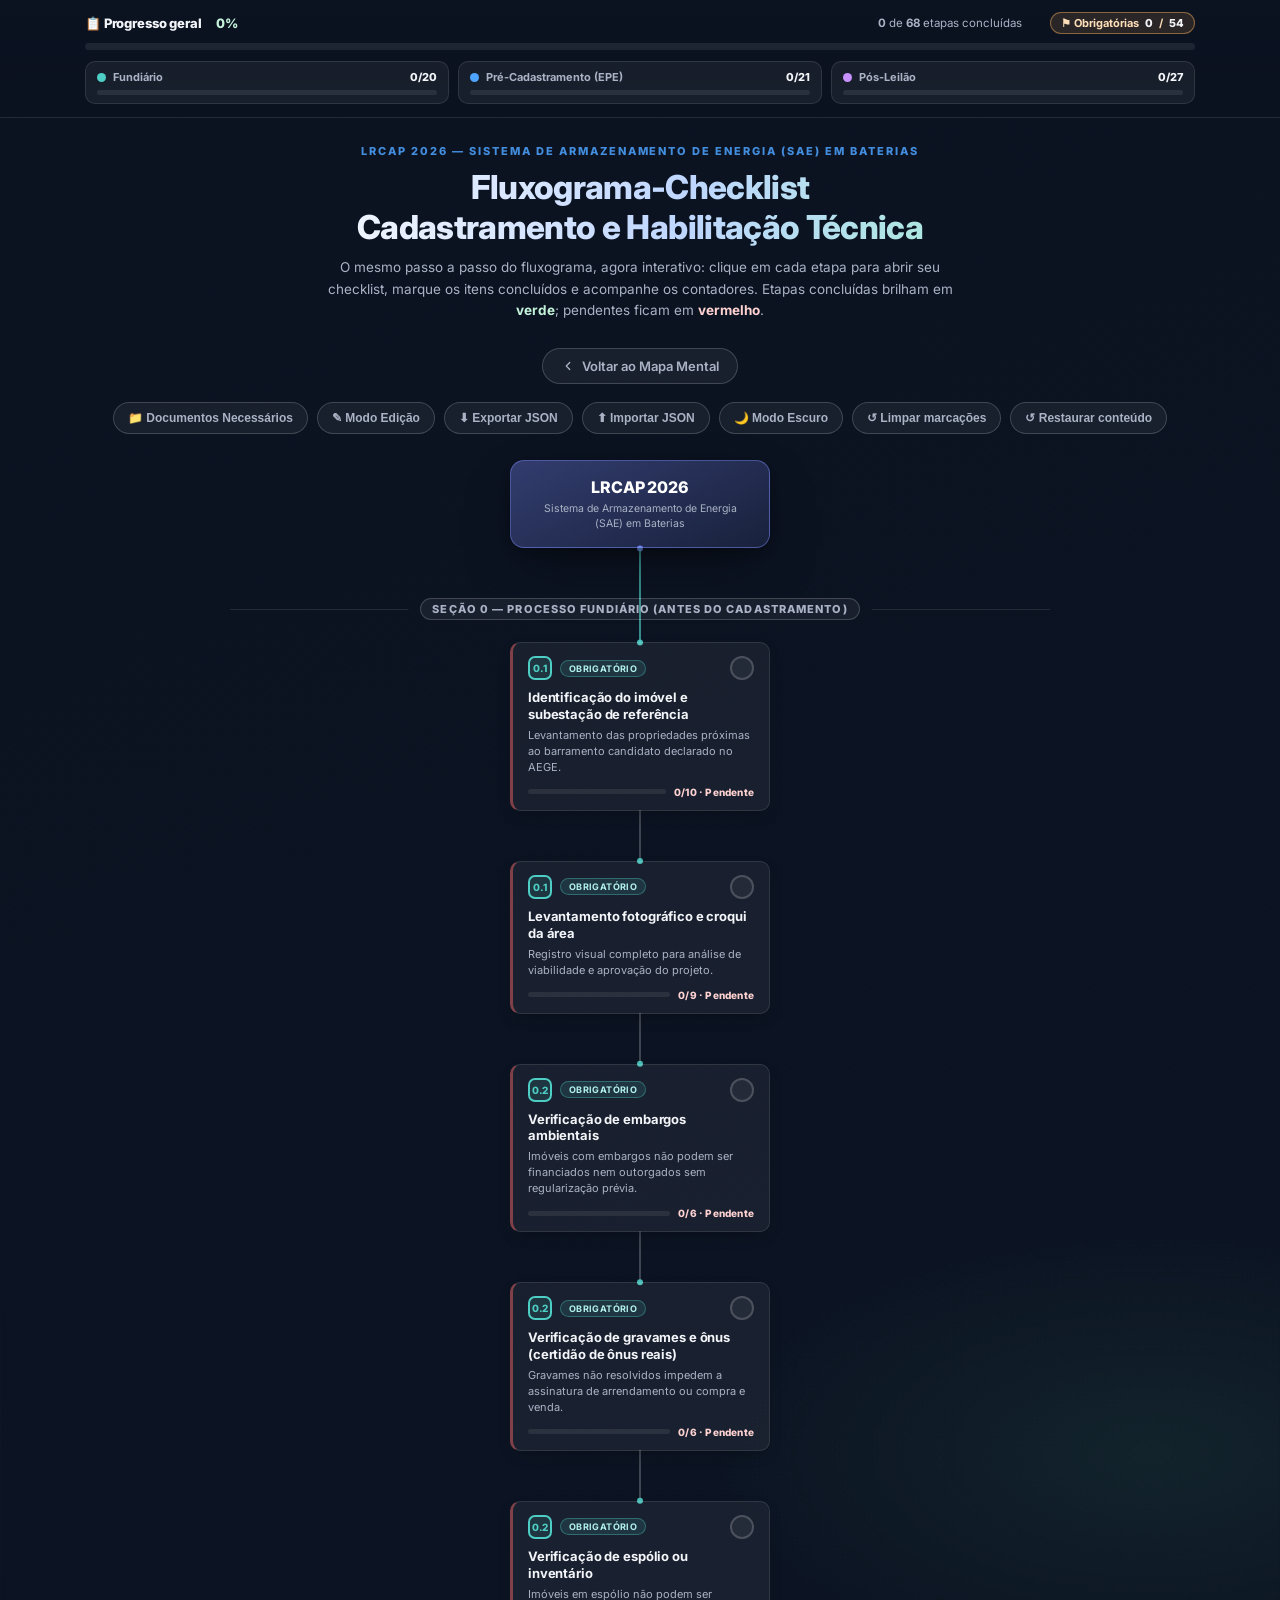
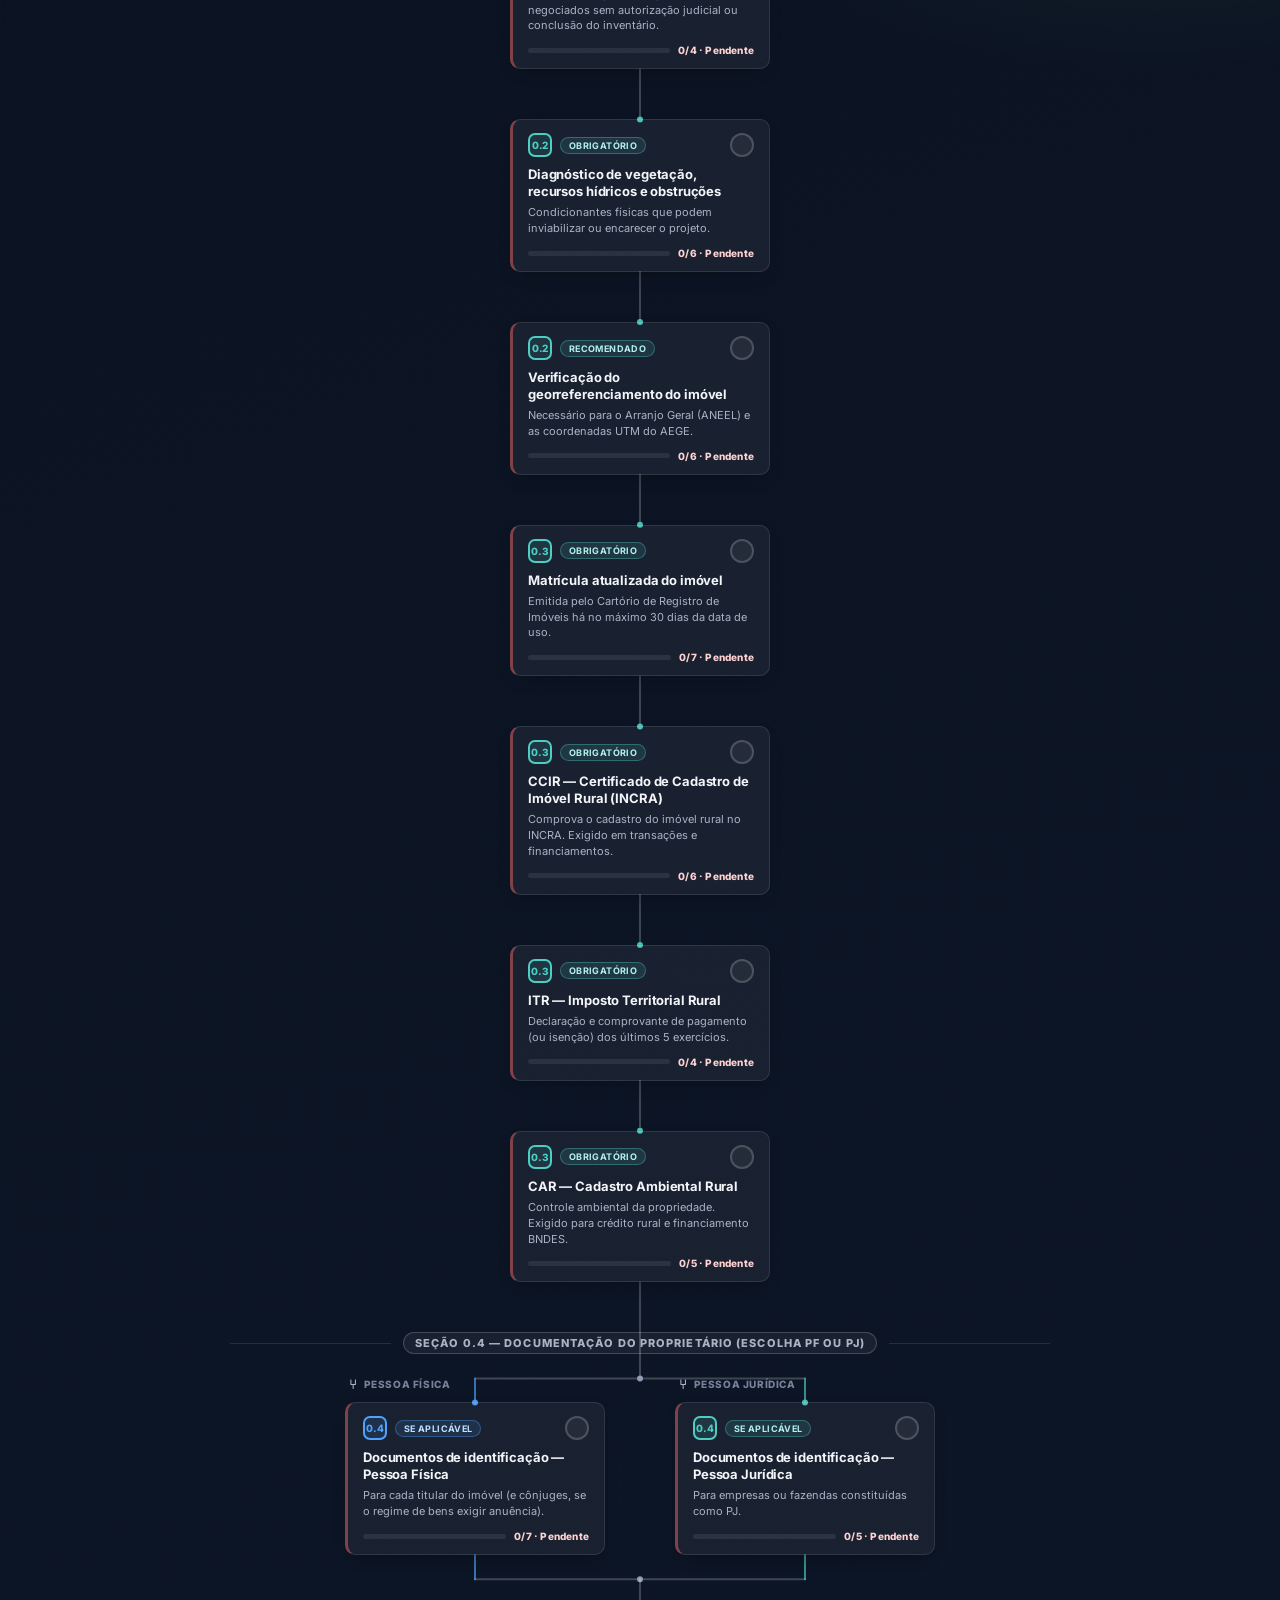
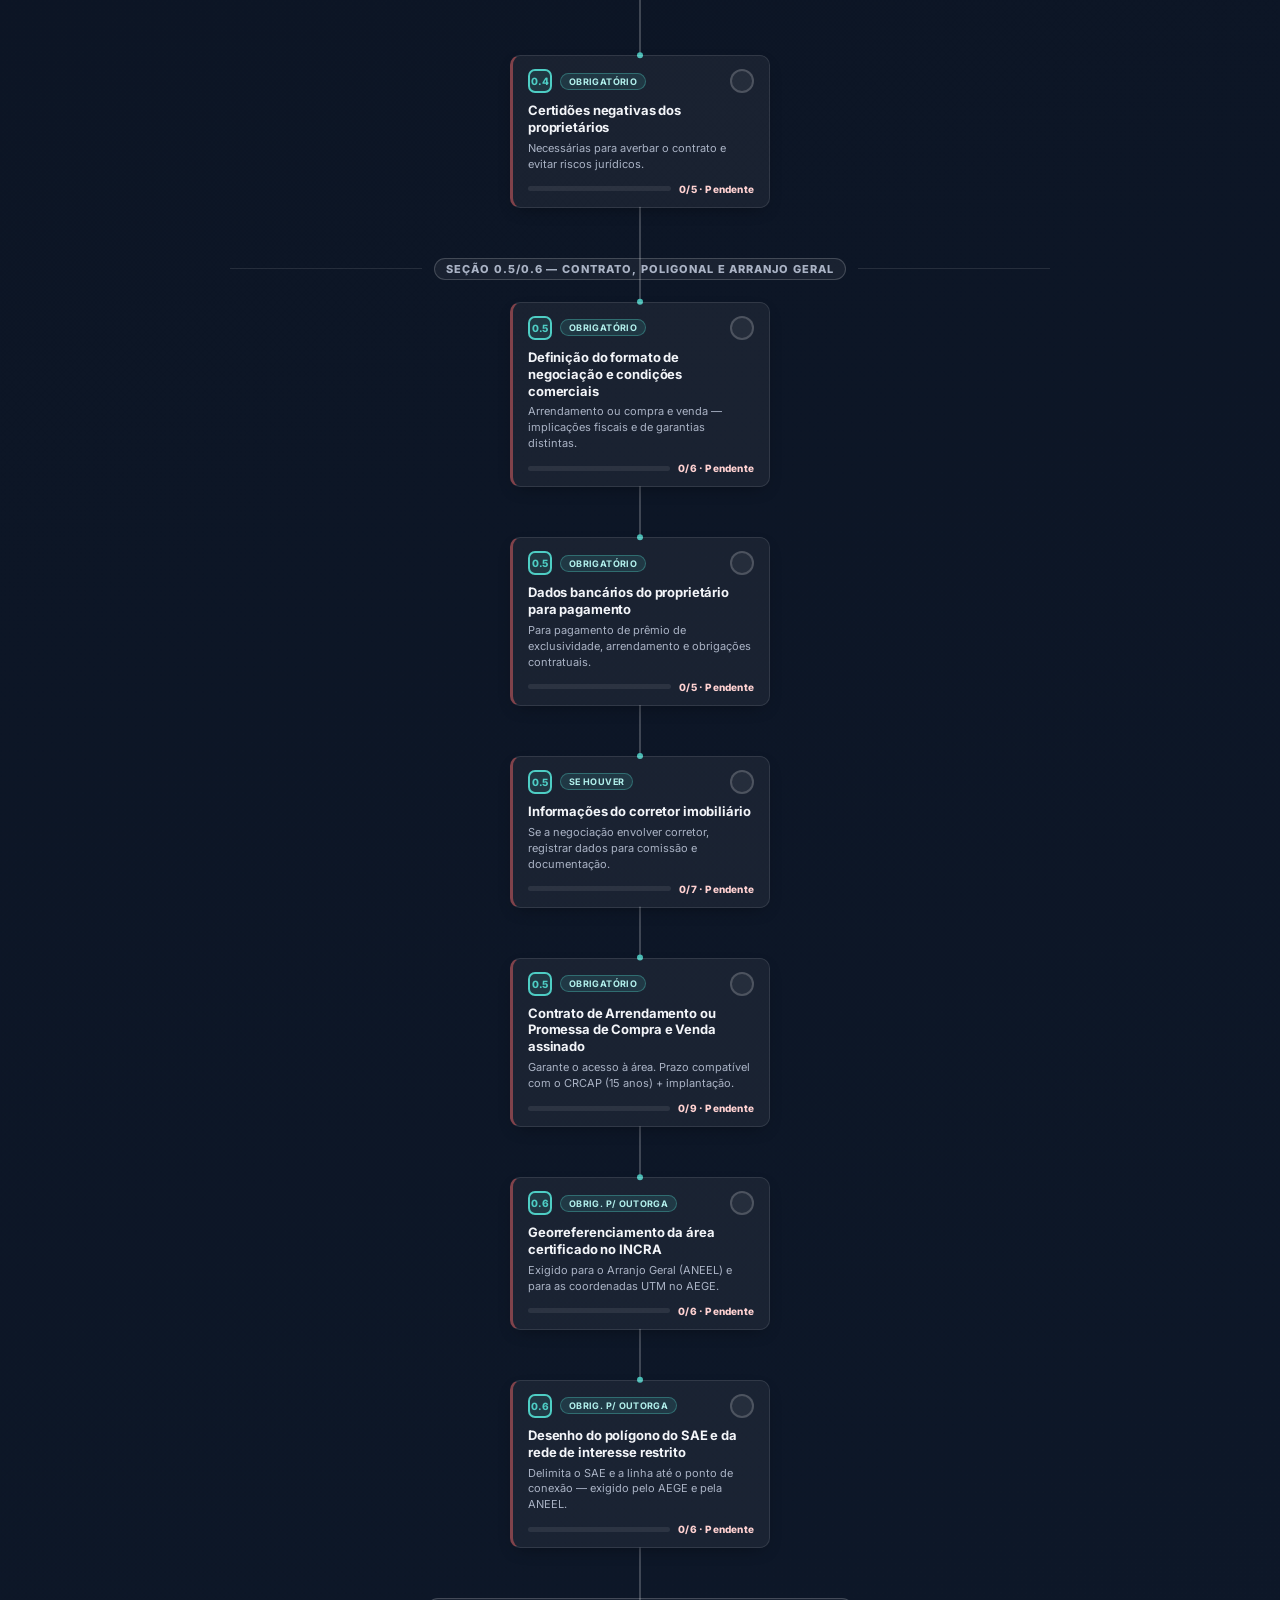
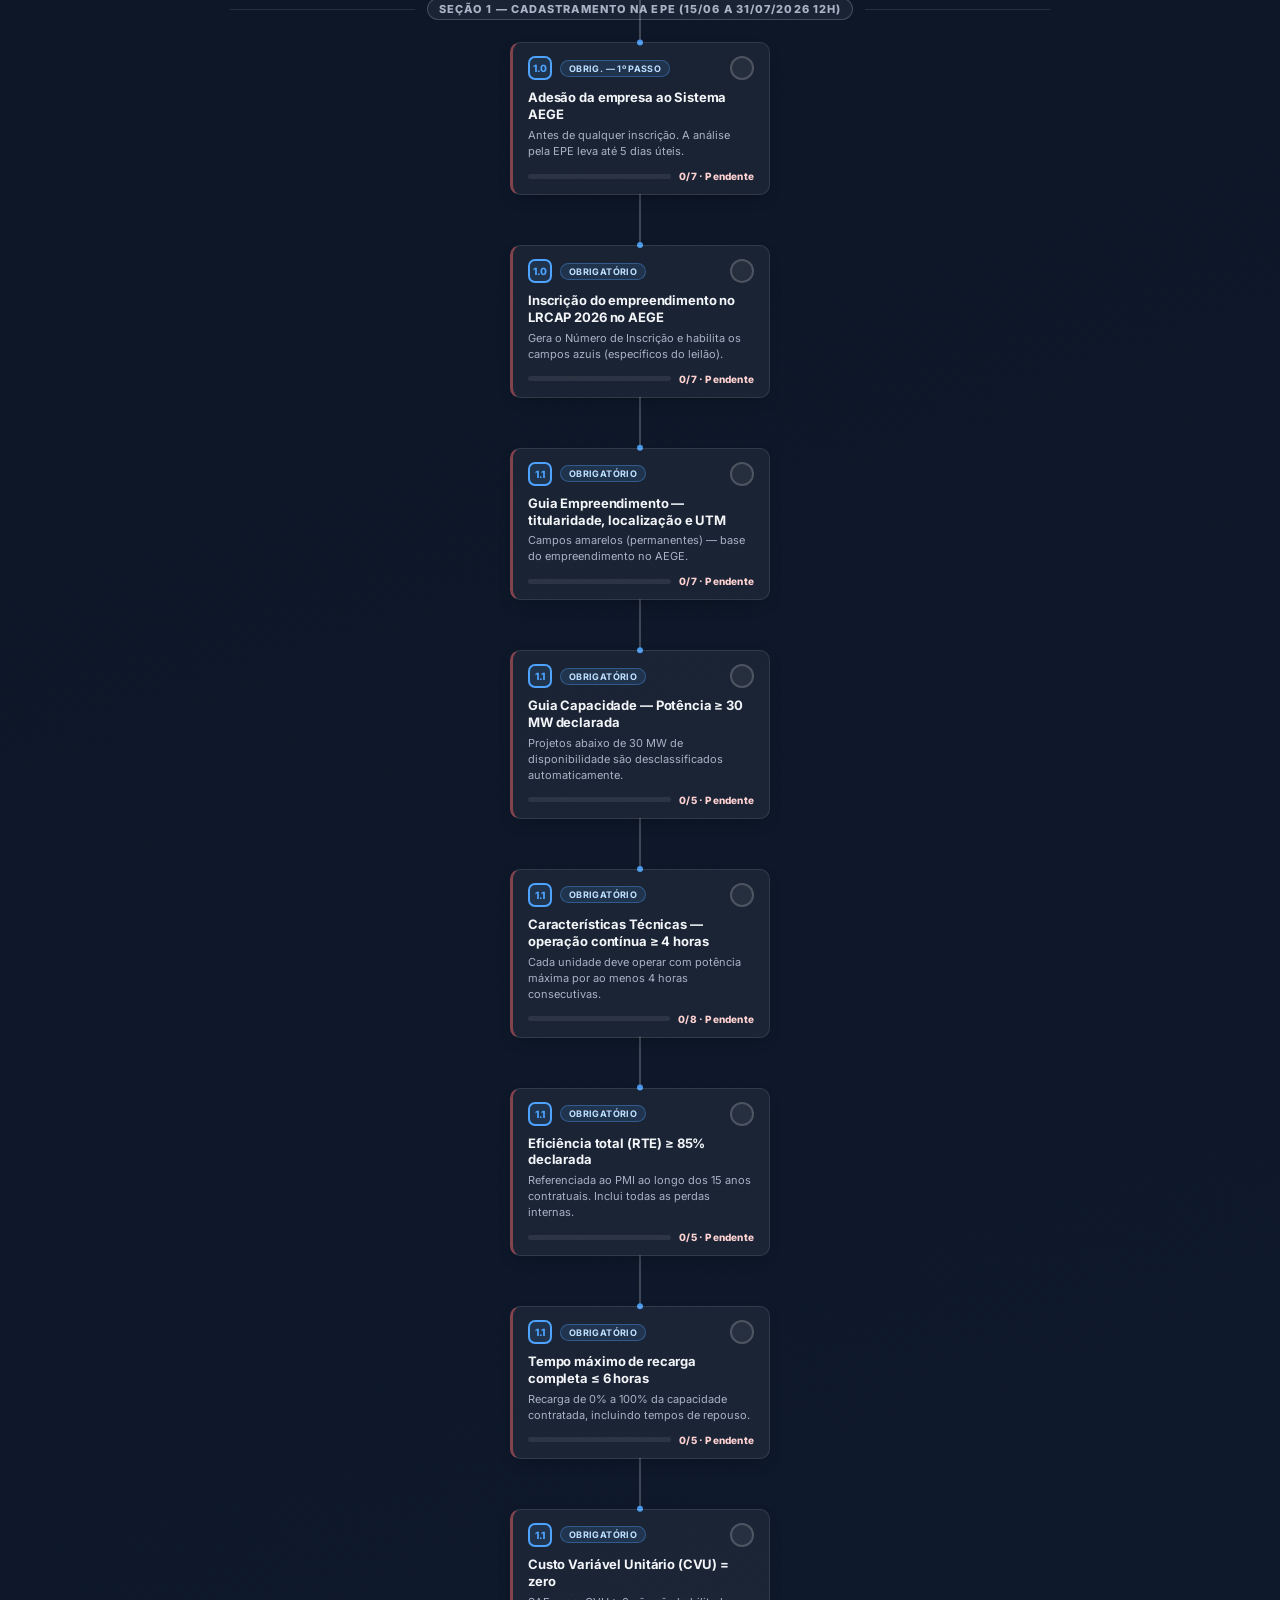
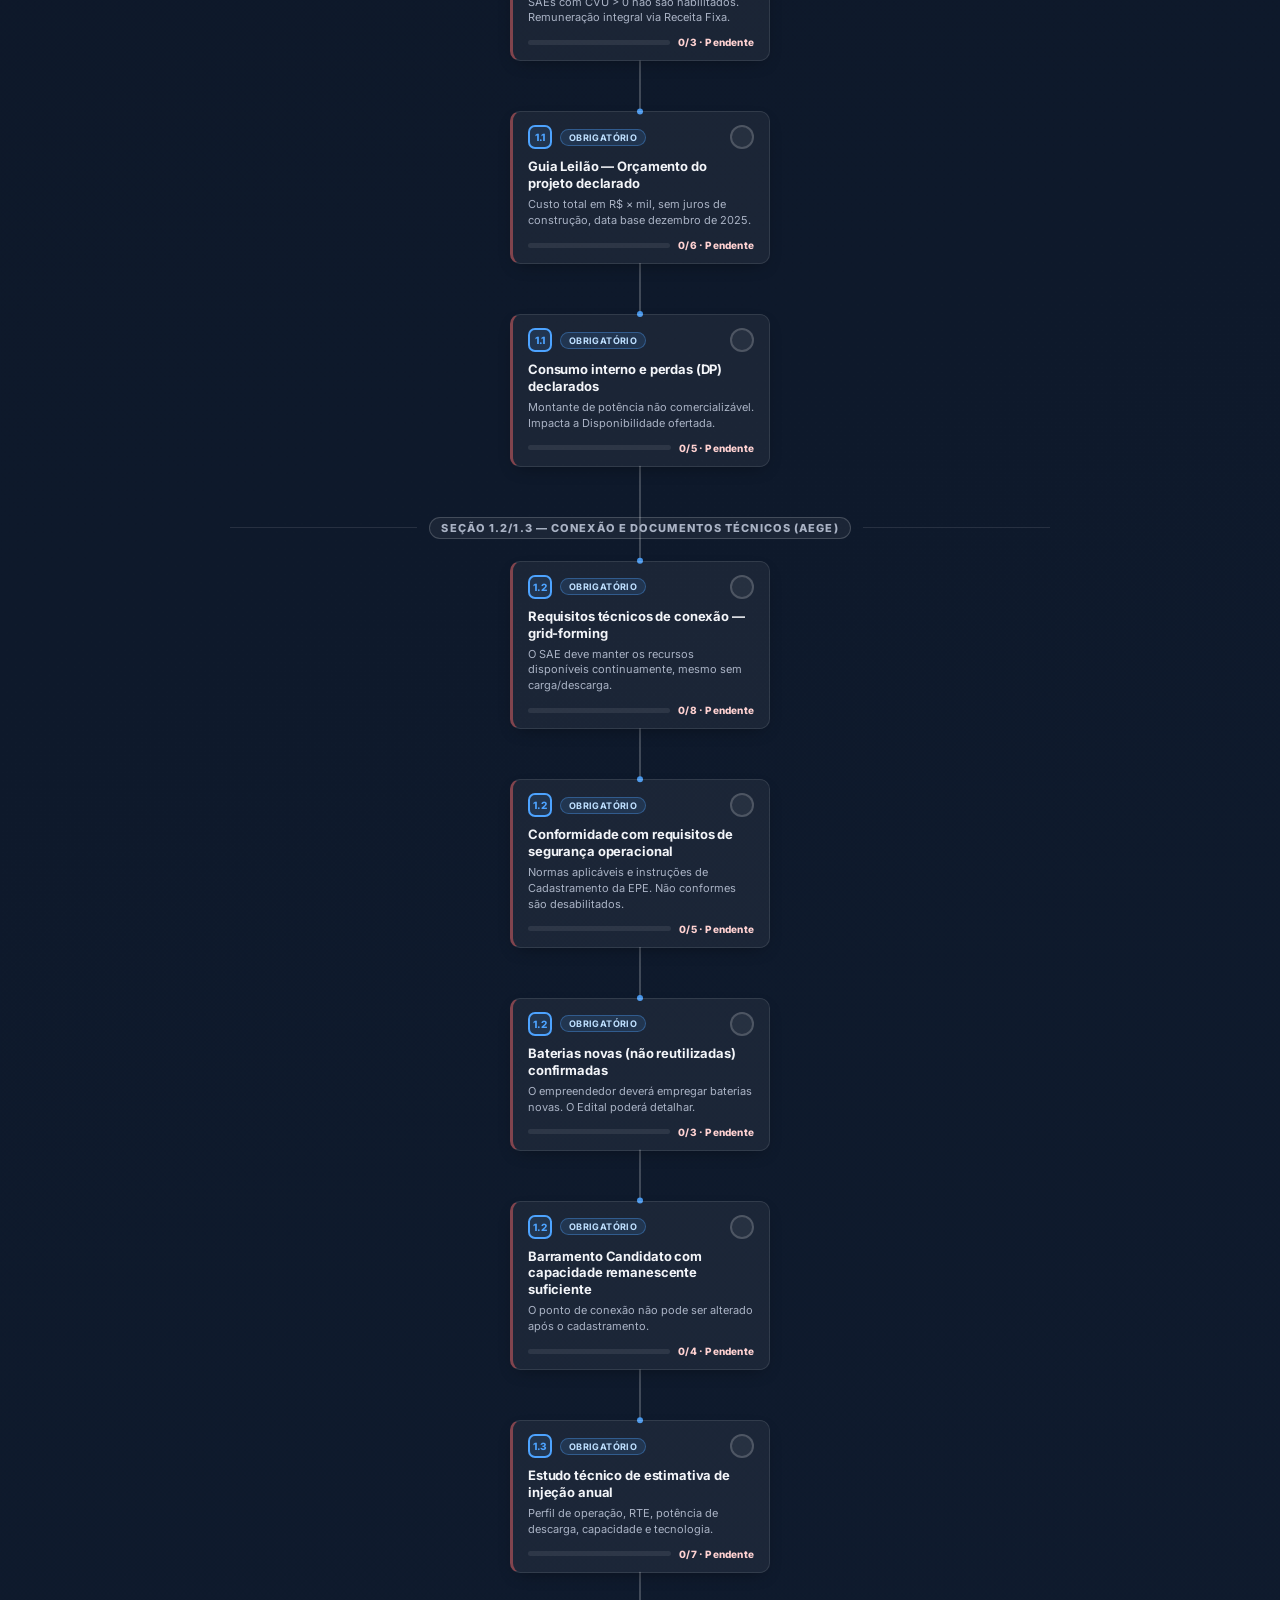
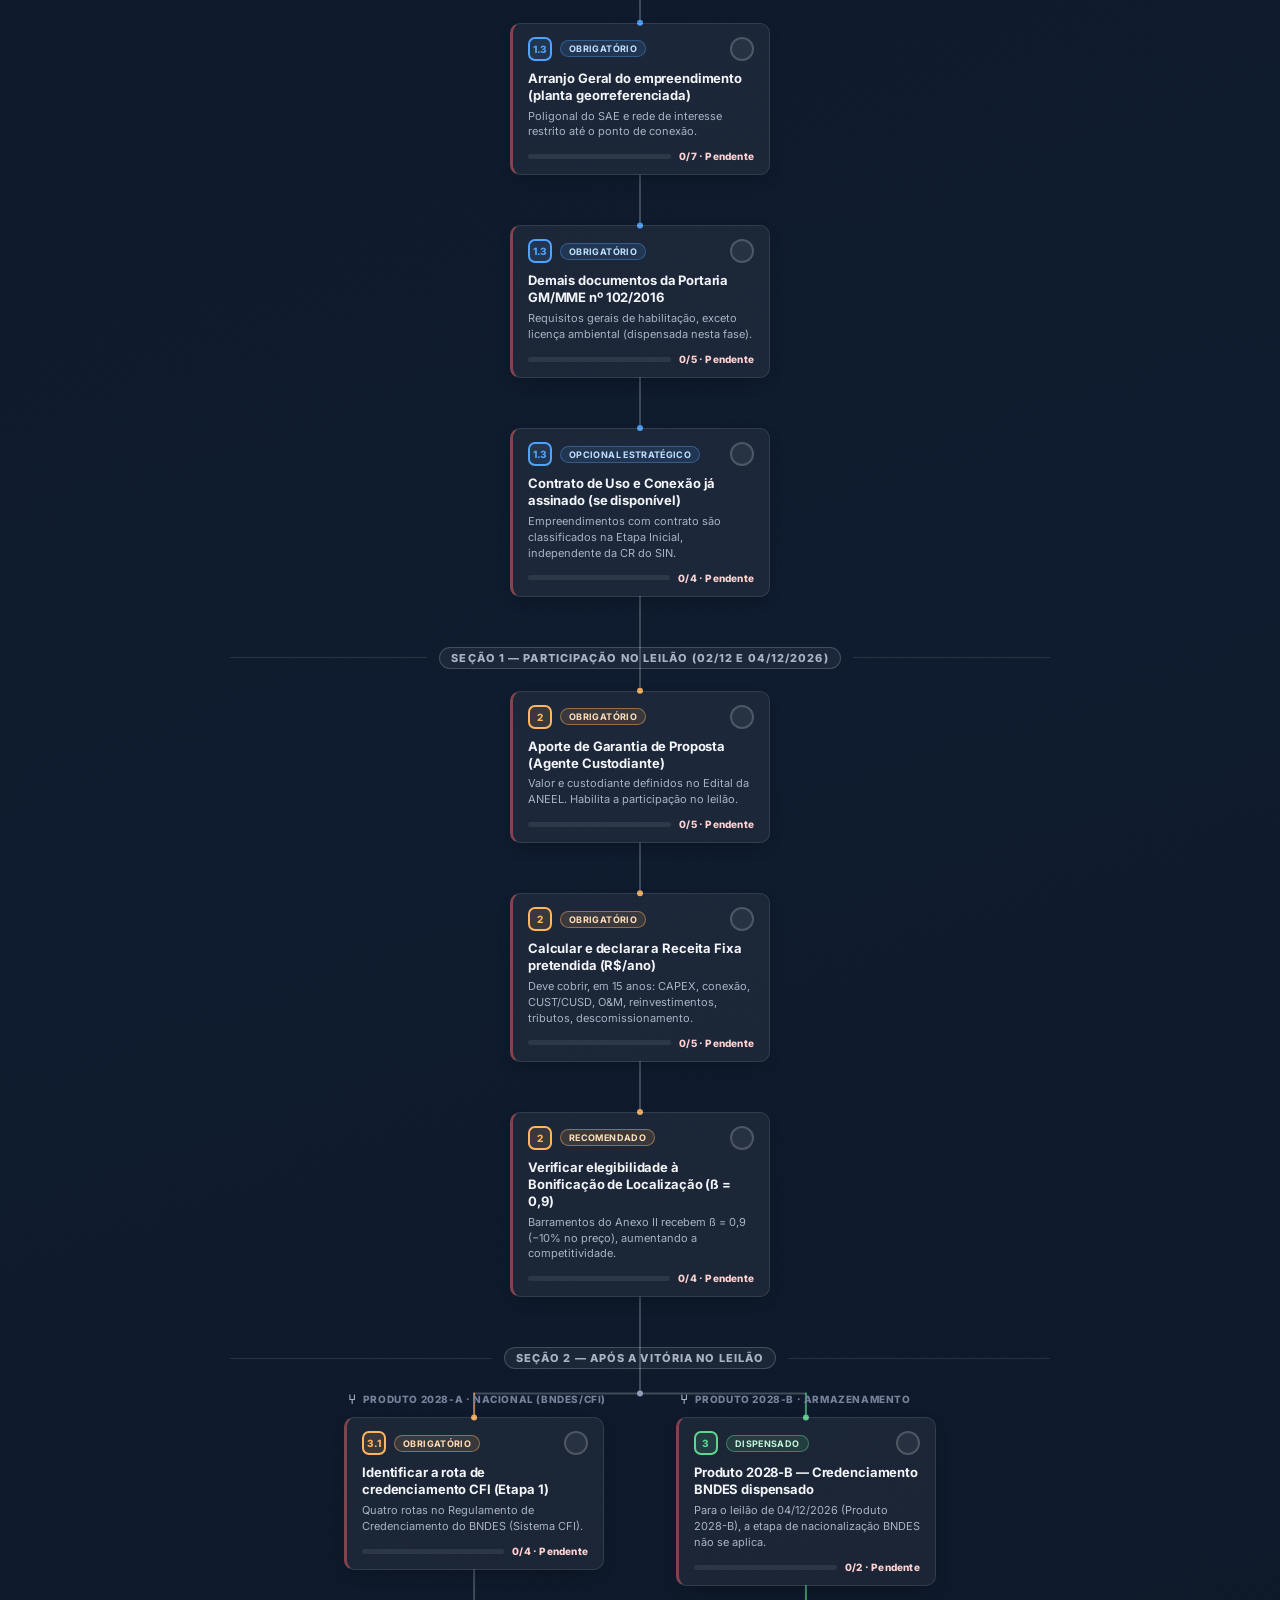
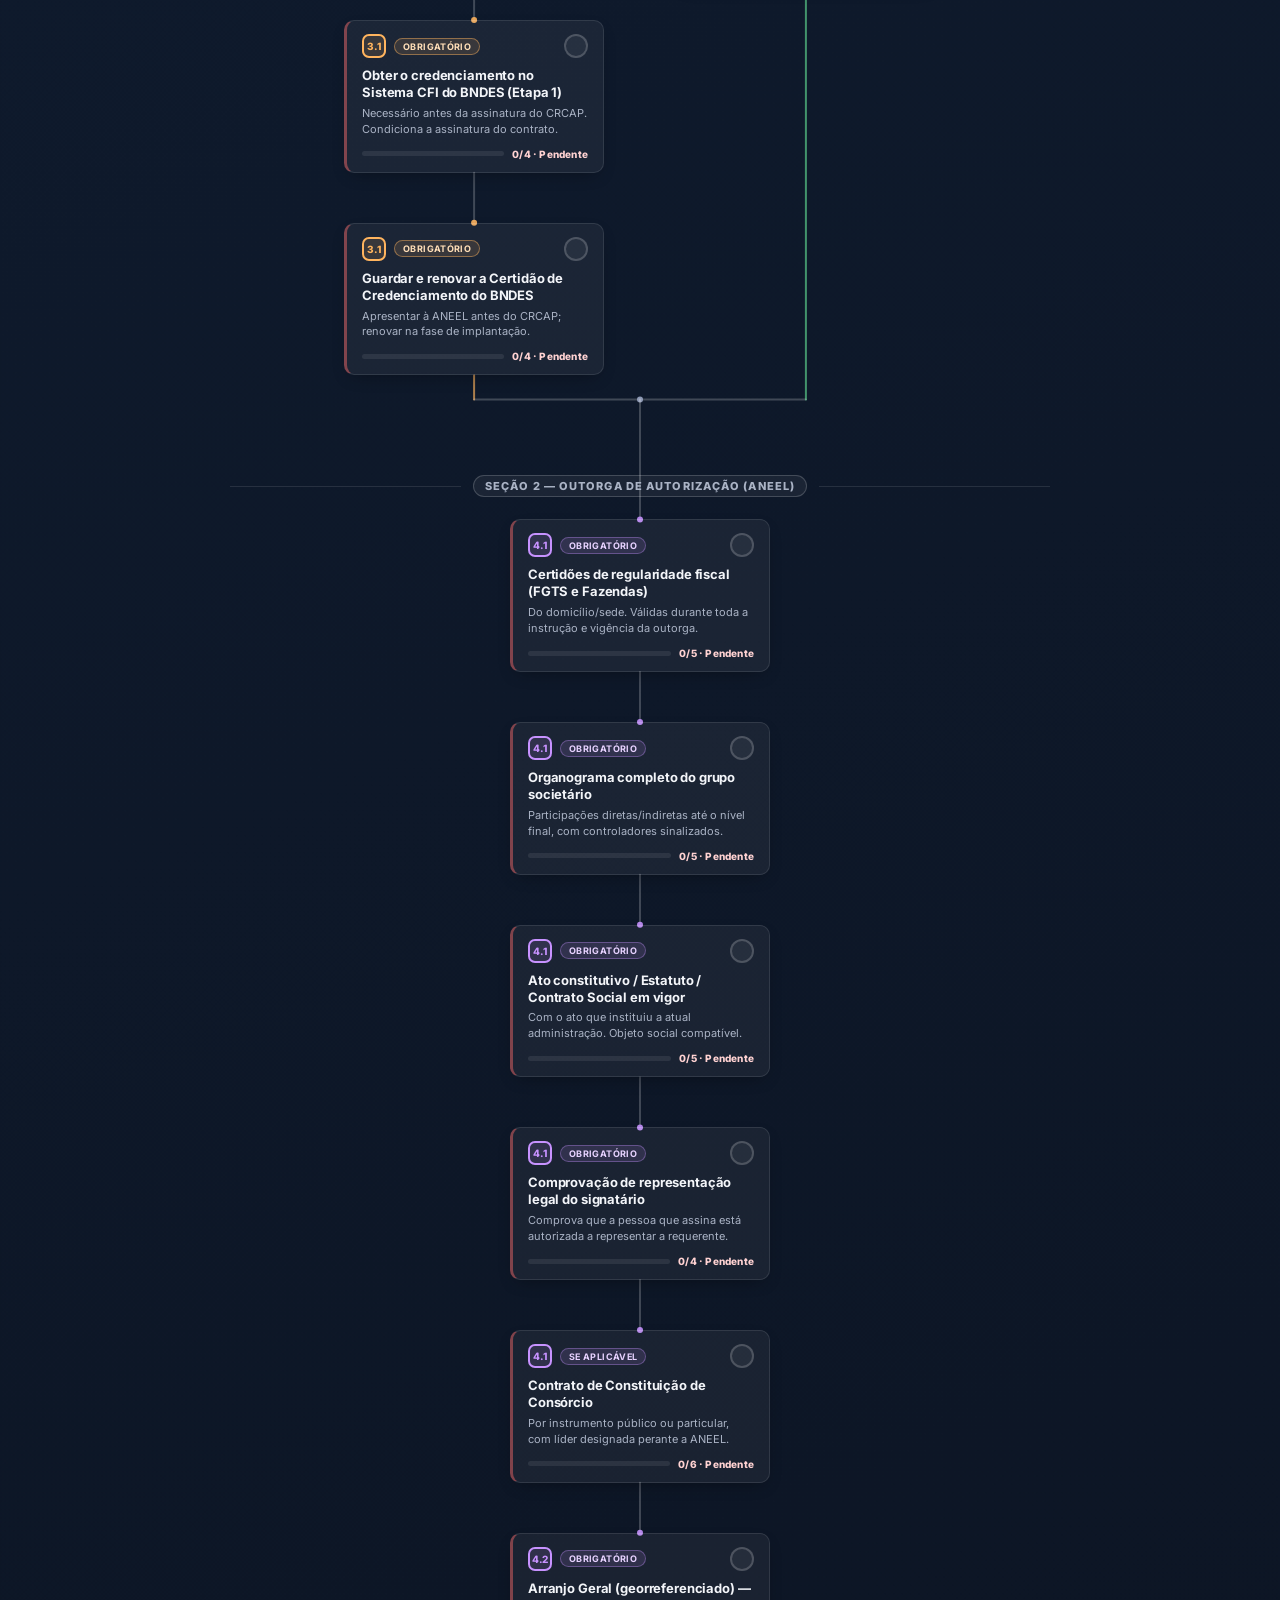
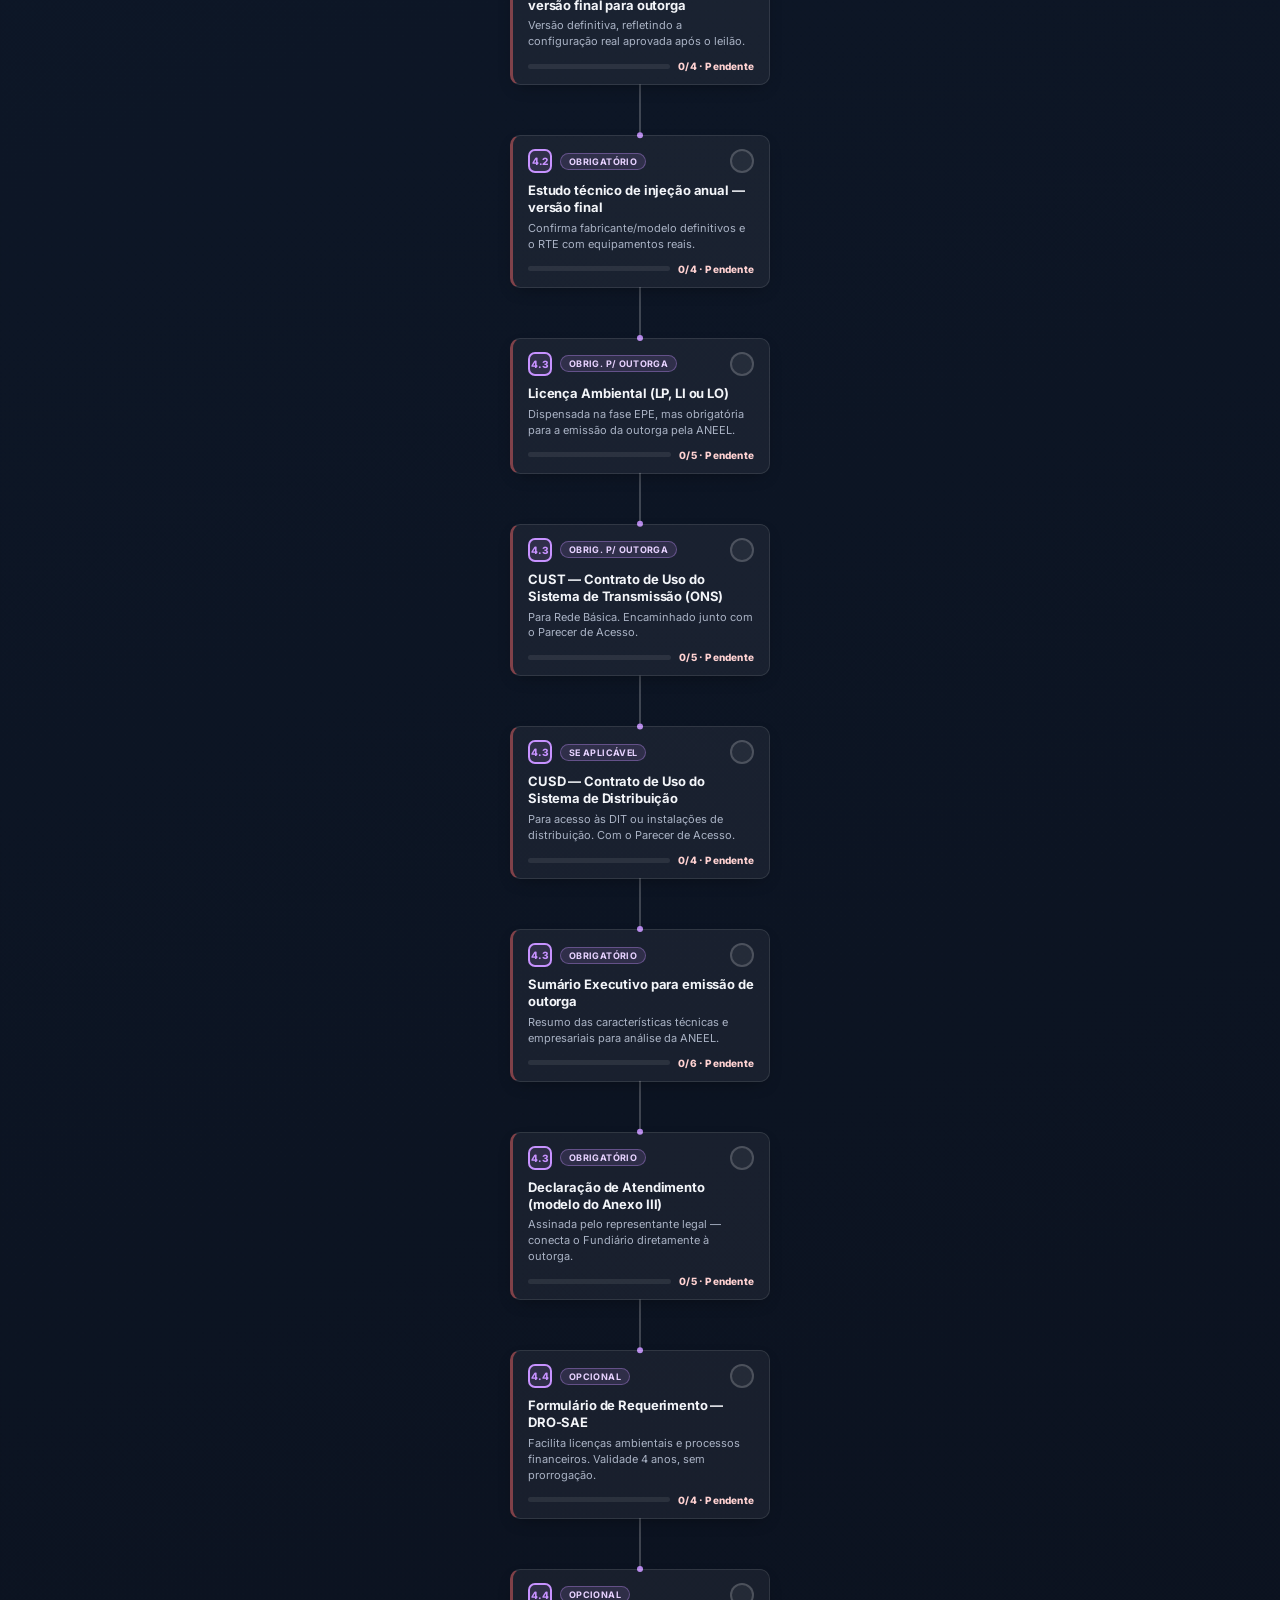
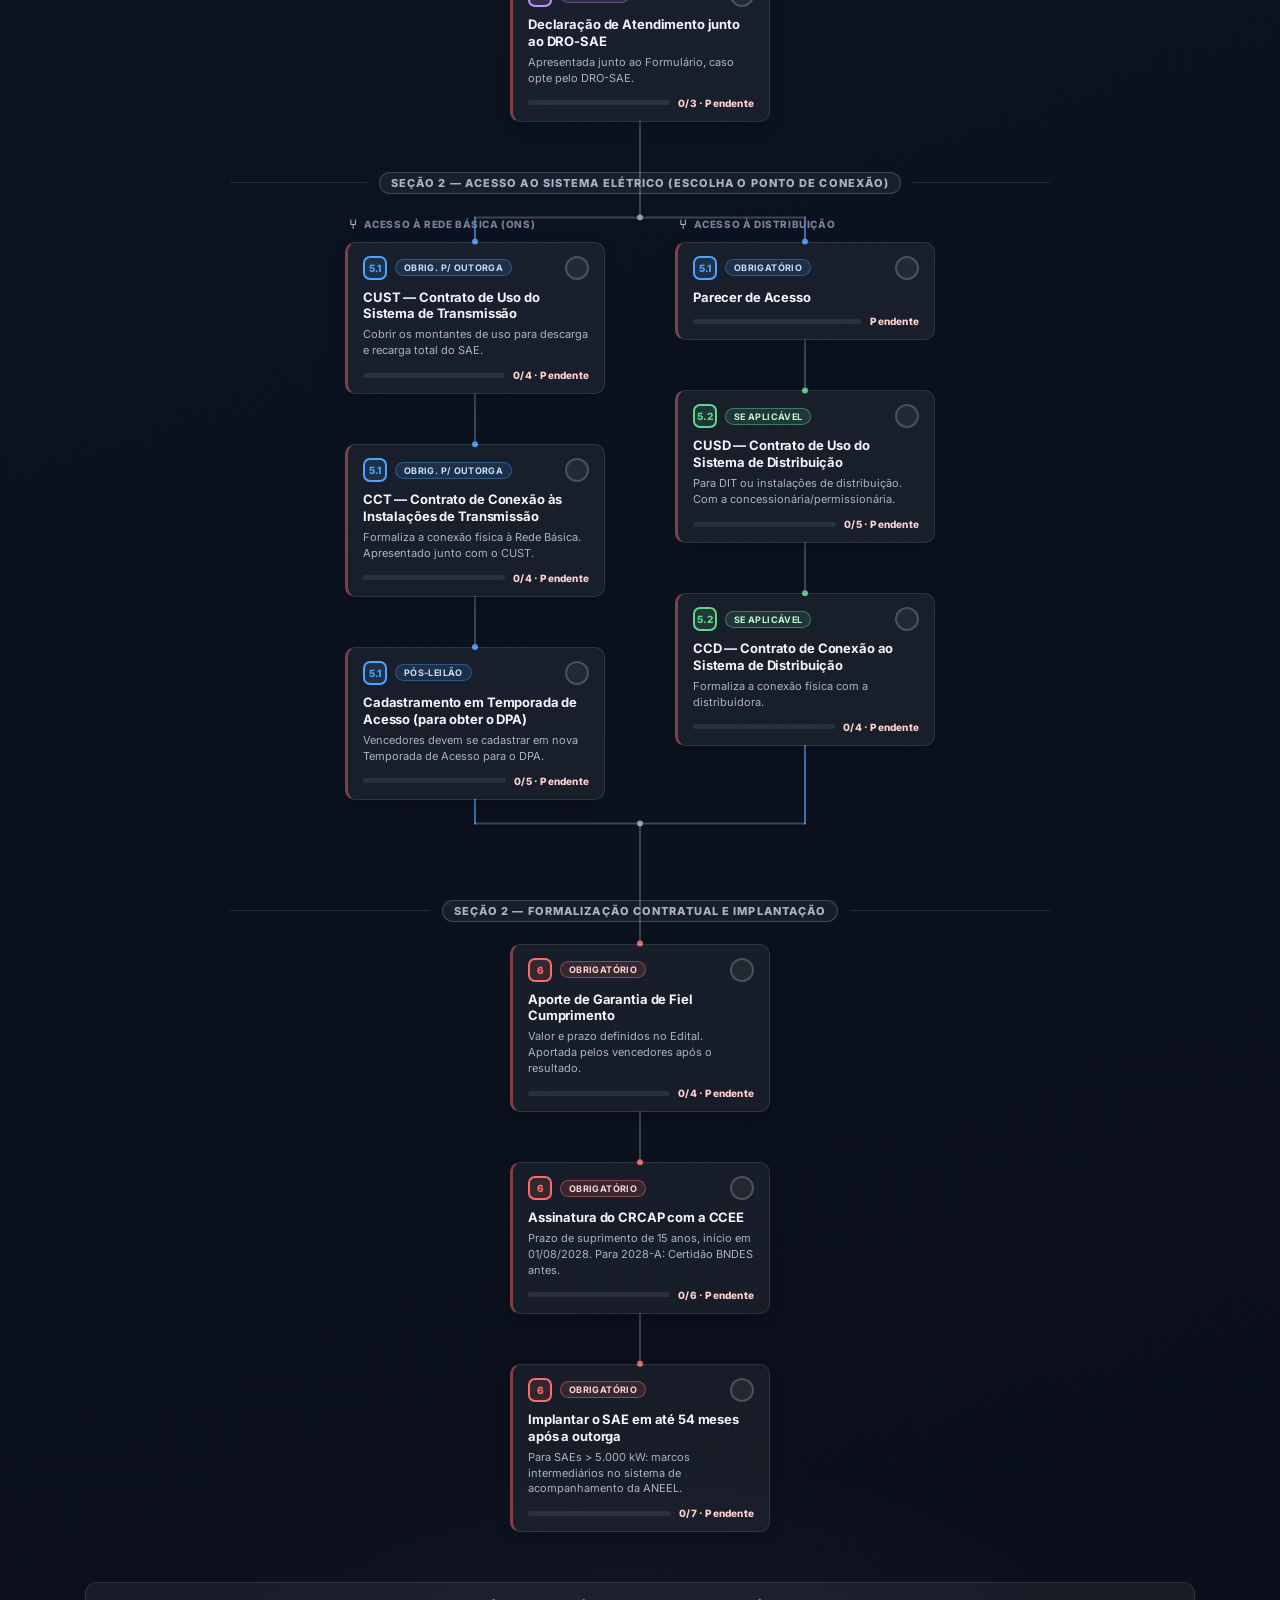
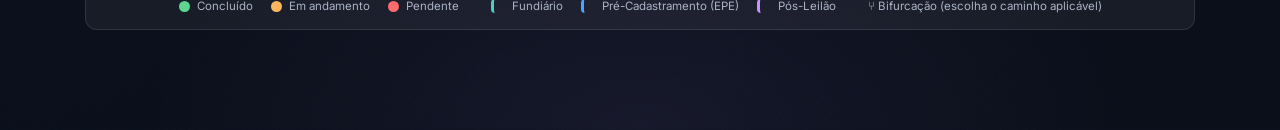
==== commit db3264f0: "att" ====
--- a/mapamental/checklist_lrcap.html
+++ b/mapamental/checklist_lrcap.html
@@ -1,3151 +1,2880 @@
 <!DOCTYPE html>
 <html lang="pt-BR">
 <head>
-  <meta charset="UTF-8" />
-  <meta name="viewport" content="width=device-width, initial-scale=1.0" />
-  <title>Checklist LRCAP 2026 — Cadastramento SAE em Baterias</title>
-  <style>
-    :root {
-      --green:  #16a34a;
-      --green-l:#dcfce7;
-      --blue:   #1d4ed8;
-      --blue-l: #dbeafe;
-      --amber:  #d97706;
-      --amber-l:#fef3c7;
-      --red:    #dc2626;
-      --red-l:  #fee2e2;
-      --gray:   #6b7280;
-      --gray-l: #f3f4f6;
-      --border: #e5e7eb;
-      --shadow: 0 1px 3px rgba(0,0,0,.10);
-      --purple: #7c3aed;
-      --purple-l: #ede9fe;
-      --teal:   #0d9488;
-      --teal-d: #0f4c44;
-      --teal-l: #ccfbf1;
-    }
-    * { box-sizing: border-box; margin: 0; padding: 0; }
-    body {
-      font-family: -apple-system, BlinkMacSystemFont, "Segoe UI", Roboto, sans-serif;
-      background: #f8fafc;
-      color: #1e293b;
-      line-height: 1.6;
-    }
-
-    /* ── Header ── */
-    header {
-      background: linear-gradient(135deg, #1e3a5f 0%, #1d4ed8 100%);
-      color: #fff;
-      padding: 2rem 1.5rem 1.5rem;
-      text-align: center;
-    }
-    header h1 { font-size: 1.75rem; font-weight: 700; margin-bottom: .35rem; }
-    header p  { font-size: .95rem; opacity: .85; }
-    .badge-wrap { display: flex; flex-wrap: wrap; gap: .5rem; justify-content: center; margin-top: 1rem; }
-    .badge {
-      background: rgba(255,255,255,.18);
-      border: 1px solid rgba(255,255,255,.35);
-      border-radius: 999px;
-      padding: .2rem .75rem;
-      font-size: .78rem;
-      font-weight: 600;
-    }
-
-    /* ── Progress geral ── */
-    .progress-wrap {
-      background: #fff;
-      border-bottom: 1px solid var(--border);
-      padding: .85rem 1.5rem;
-      position: sticky;
-      top: 0;
-      z-index: 100;
-      box-shadow: var(--shadow);
-    }
-    .progress-header { display: flex; justify-content: space-between; align-items: center; margin-bottom: .35rem; }
-    .progress-label { font-size: .82rem; font-weight: 600; color: #374151; }
-    .progress-pct   { font-size: .82rem; font-weight: 700; color: var(--blue); }
-    .progress-bar   { height: 7px; background: var(--border); border-radius: 99px; overflow: hidden; }
-    .progress-fill  { height: 100%; background: var(--blue); border-radius: 99px; transition: width .3s; }
-    .progress-sub {
-      display: flex;
-      gap: 1.2rem;
-      font-size: .74rem;
-      color: #64748b;
-      margin-top: .35rem;
-      flex-wrap: wrap;
-    }
-    .progress-sub-item { display: flex; align-items: center; gap: .3rem; }
-    .dot { width: 8px; height: 8px; border-radius: 50%; flex-shrink: 0; }
-    .dot-blue   { background: var(--blue); }
-    .dot-purple { background: var(--purple); }
-
-    /* ── Layout ── */
-    main { max-width: 920px; margin: 0 auto; padding: 1.5rem 1rem 4rem; }
-
-    /* ── Alert boxes ── */
-    .alert {
-      border-radius: 8px;
-      padding: .85rem 1rem;
-      font-size: .875rem;
-      margin-bottom: 1.1rem;
-      display: flex;
-      gap: .65rem;
-      align-items: flex-start;
-    }
-    .alert-icon { font-size: 1.1rem; flex-shrink: 0; }
-    .alert-amber { background: var(--amber-l); border: 1px solid #fcd34d; color: #92400e; }
-    .alert-blue  { background: var(--blue-l);  border: 1px solid #93c5fd; color: #1e40af; }
-    .alert-red   { background: var(--red-l);   border: 1px solid #fca5a5; color: #991b1b; }
-
-    /* ── MAIN SECTION BANNERS ── */
-    .main-section { margin-bottom: .5rem; }
-
-    .main-section-banner {
-      border-radius: 12px;
-      padding: 1rem 1.4rem 1.1rem;
-      margin-bottom: 1.4rem;
-      position: relative;
-      overflow: hidden;
-    }
-    .msb-pre  { background: linear-gradient(135deg, #1e3a5f 0%, #1d4ed8 100%); color: #fff; }
-    .msb-pos  { background: linear-gradient(135deg, #3b0764 0%, #7c3aed 100%); color: #fff; }
-
-    .msb-top {
-      display: flex;
-      align-items: center;
-      gap: .8rem;
-      flex-wrap: wrap;
-      margin-bottom: .3rem;
-    }
-    .msb-pill {
-      font-size: .68rem;
-      font-weight: 800;
-      letter-spacing: .07em;
-      text-transform: uppercase;
-      background: rgba(255,255,255,.22);
-      border: 1px solid rgba(255,255,255,.4);
-      border-radius: 999px;
-      padding: .2rem .75rem;
-      white-space: nowrap;
-    }
-    .msb-title {
-      font-size: 1.1rem;
-      font-weight: 700;
-      flex: 1;
-    }
-    .msb-count {
-      font-size: .78rem;
-      font-weight: 600;
-      background: rgba(255,255,255,.15);
-      border: 1px solid rgba(255,255,255,.3);
-      border-radius: 999px;
-      padding: .2rem .75rem;
-      white-space: nowrap;
-    }
-    .msb-desc {
-      font-size: .83rem;
-      opacity: .88;
-      padding-left: 0;
-    }
-    .msb-bar-wrap { margin-top: .6rem; }
-    .msb-bar { height: 5px; background: rgba(255,255,255,.25); border-radius: 99px; overflow: hidden; }
-    .msb-fill { height: 100%; background: rgba(255,255,255,.85); border-radius: 99px; transition: width .3s; }
-    .msb-bar-label { font-size: .72rem; opacity: .8; margin-top: .25rem; }
-
-    /* ── Phase blocks ── */
-    .phase { margin-bottom: 1.75rem; }
-    .phase-header {
-      display: flex;
-      align-items: center;
-      gap: .75rem;
-      background: #fff;
-      border: 1px solid var(--border);
-      border-radius: 10px 10px 0 0;
-      padding: .9rem 1.1rem;
-      cursor: pointer;
-      user-select: none;
-    }
-    .phase-header.pre-phase  { border-bottom: 3px solid var(--blue); }
-    .phase-header.pos-phase  { border-bottom: 3px solid var(--purple); }
-    .phase-header:hover { background: #f8f9ff; }
-
-    .phase-num {
-      width: 2rem; height: 2rem;
-      color: #fff;
-      border-radius: 50%;
-      display: flex; align-items: center; justify-content: center;
-      font-weight: 700; font-size: .85rem;
-      flex-shrink: 0;
-    }
-    .phase-num.num-blue   { background: var(--blue); }
-    .phase-num.num-purple { background: var(--purple); }
-
-    .phase-title  { font-size: 1rem; font-weight: 700; flex: 1; }
-    .phase-portal {
-      font-size: .75rem;
-      font-weight: 600;
-      padding: .2rem .6rem;
-      border-radius: 999px;
-      white-space: nowrap;
-    }
-    .portal-epe   { background: var(--green-l);  color: #15803d; }
-    .portal-aneel { background: var(--blue-l);   color: #1e40af; }
-    .portal-bndes { background: var(--amber-l);  color: #92400e; }
-    .portal-ons   { background: #f3e8ff;          color: #6b21a8; }
-    .portal-multi { background: var(--gray-l);    color: #374151; }
-    .portal-ccee  { background: #ffe4e6;          color: #9f1239; }
-    .phase-toggle { font-size: .8rem; color: var(--gray); flex-shrink: 0; }
-
-    .phase-body {
-      background: #fff;
-      border: 1px solid var(--border);
-      border-top: none;
-      border-radius: 0 0 10px 10px;
-      padding: 1rem 1.1rem 1.2rem;
-    }
-
-    /* ── Section within phase ── */
-    .section { margin-bottom: 1.4rem; }
-    .section-title {
-      font-size: .78rem;
-      font-weight: 700;
-      text-transform: uppercase;
-      letter-spacing: .05em;
-      color: var(--gray);
-      margin-bottom: .7rem;
-      padding-bottom: .3rem;
-      border-bottom: 1px dashed var(--border);
-    }
-
-    /* ── Items ── */
-    .item {
-      display: flex;
-      align-items: flex-start;
-      gap: .65rem;
-      padding: .6rem .4rem;
-      border-radius: 6px;
-      transition: background .15s;
-      margin-bottom: .2rem;
-    }
-    .item:hover { background: var(--gray-l); }
-    .item input[type="checkbox"] {
-      width: 1.1rem; height: 1.1rem;
-      flex-shrink: 0;
-      margin-top: .25rem;
-      accent-color: var(--blue);
-      cursor: pointer;
-    }
-    .item-body  { flex: 1; }
-    .item-label {
-      font-size: .9rem;
-      cursor: pointer;
-      font-weight: 500;
-    }
-    .item-sub {
-      font-size: .82rem;
-      color: #475569;
-      margin-top: .2rem;
-    }
-    .item-sub ul { padding-left: 1.1rem; }
-    .item-sub li { margin-top: .15rem; }
-
-    /* fonte reference */
-    .fonte {
-      display: inline-flex;
-      align-items: center;
-      gap: .3rem;
-      margin-top: .35rem;
-      font-size: .74rem;
-      font-weight: 600;
-      color: #1e40af;
-      background: #eff6ff;
-      border: 1px solid #bfdbfe;
-      border-radius: 5px;
-      padding: .15rem .5rem;
-    }
-    .fonte-doc { color: #1e3a8a; font-weight: 700; }
-
-    .item.done .item-label { text-decoration: line-through; color: var(--gray); }
-    .item.done { opacity: .65; }
-
-    /* tags */
-    .tag {
-      display: inline-block;
-      font-size: .68rem;
-      font-weight: 700;
-      padding: .05rem .4rem;
-      border-radius: 999px;
-      margin-left: .4rem;
-      vertical-align: middle;
-    }
-    .tag-req  { background: #fee2e2; color: #991b1b; }
-    .tag-cond { background: #fef3c7; color: #92400e; }
-    .tag-opt  { background: var(--gray-l); color: #374151; }
-    .tag-pos  { background: var(--purple-l); color: #5b21b6; }
-
-    /* deadline */
-    .deadline {
-      display: inline-flex;
-      align-items: center;
-      gap: .3rem;
-      font-size: .72rem;
-      font-weight: 600;
-      background: #fef3c7;
-      color: #92400e;
-      border: 1px solid #fcd34d;
-      border-radius: 999px;
-      padding: .12rem .55rem;
-      margin-left: .4rem;
-    }
-
-    /* infobox */
-    .infobox {
-      background: var(--blue-l);
-      border: 1px solid #93c5fd;
-      border-radius: 8px;
-      padding: .75rem .9rem;
-      font-size: .82rem;
-      color: #1e40af;
-      margin-bottom: 1rem;
-    }
-    .infobox.infobox-purple {
-      background: var(--purple-l);
-      border-color: #c4b5fd;
-      color: #5b21b6;
-    }
-    .infobox strong { display: block; margin-bottom: .2rem; }
-
-    /* section separator */
-    .section-divider {
-      display: flex;
-      align-items: center;
-      gap: .8rem;
-      margin: 2rem 0 1.5rem;
-      color: var(--gray);
-      font-size: .78rem;
-      font-weight: 600;
-      text-transform: uppercase;
-      letter-spacing: .06em;
-    }
-    .section-divider::before,
-    .section-divider::after {
-      content: '';
-      flex: 1;
-      height: 1px;
-      background: var(--border);
-    }
-
-    /* summary table */
-    .sum-table { width: 100%; border-collapse: collapse; font-size: .84rem; }
-    .sum-table th, .sum-table td { padding: .5rem .7rem; border: 1px solid var(--border); text-align: left; }
-    .sum-table thead tr { background: var(--gray-l); }
-    .sum-table tbody tr:nth-child(even) { background: #fafafa; }
-
-    footer {
-      text-align: center;
-      padding: 1.5rem;
-      font-size: .78rem;
-      color: var(--gray);
-      border-top: 1px solid var(--border);
-    }
-
-    @media (max-width: 620px) {
-      header h1 { font-size: 1.25rem; }
-      .phase-title { font-size: .88rem; }
-      .phase-portal { display: none; }
-      .msb-title { font-size: .95rem; }
-    }
-    @media print {
-      .progress-wrap { position: static; }
-      .phase-body { display: block !important; }
-    }
-
-    /* ── Sidebar de referências ── */
-    .sidebar-overlay {
-      display: none;
-      position: fixed;
-      inset: 0;
-      background: rgba(0,0,0,.3);
-      z-index: 190;
-    }
-    .sidebar-overlay.open { display: block; }
-    .sidebar {
-      position: fixed;
-      top: 0;
-      right: -500px;
-      width: 460px;
-      max-width: 96vw;
-      height: 100%;
-      background: #fff;
-      z-index: 200;
-      box-shadow: -4px 0 28px rgba(0,0,0,.2);
-      transition: right .32s cubic-bezier(.4,0,.2,1);
-      display: flex;
-      flex-direction: column;
-      overflow: hidden;
-    }
-    .sidebar.open { right: 0; }
-    .sidebar-header {
-      display: flex;
-      align-items: center;
-      justify-content: space-between;
-      gap: .6rem;
-      padding: .9rem 1.1rem;
-      border-bottom: 1px solid var(--border);
-      background: linear-gradient(135deg,#1e3a5f 0%,#1d4ed8 100%);
-      flex-shrink: 0;
-    }
-    .sidebar-header-ren {
-      background: linear-gradient(135deg,#3b0764 0%,#7c3aed 100%);
-    }
-    .sidebar-title {
-      font-size: .88rem;
-      font-weight: 700;
-      color: #fff;
-      flex: 1;
-    }
-    .sidebar-close {
-      background: rgba(255,255,255,.15);
-      border: 1px solid rgba(255,255,255,.3);
-      cursor: pointer;
-      font-size: 1rem;
-      color: #fff;
-      padding: .25rem .6rem;
-      border-radius: 5px;
-      flex-shrink: 0;
-    }
-    .sidebar-close:hover { background: rgba(255,255,255,.28); }
-    .sidebar-body {
-      overflow-y: auto;
-      flex: 1;
-      padding: 1.1rem 1.1rem 2rem;
-    }
-    .sidebar-empty {
-      text-align: center;
-      padding: 2rem 1rem;
-      color: var(--gray);
-      font-size: .85rem;
-    }
-    .sidebar-ref-block {
-      margin-bottom: 1.2rem;
-      border-radius: 8px;
-      border: 1px solid var(--border);
-      overflow: hidden;
-    }
-    .sidebar-ref-head {
-      display: flex;
-      align-items: flex-start;
-      gap: .5rem;
-      padding: .65rem .9rem;
-      background: #eff6ff;
-      border-bottom: 1px solid #bfdbfe;
-    }
-    .sidebar-ref-head.ren { background: #f5f3ff; border-color: #c4b5fd; }
-    .sidebar-ref-art {
-      font-size: .88rem;
-      font-weight: 700;
-      color: #1e293b;
-    }
-    .sidebar-ref-titulo {
-      font-size: .75rem;
-      font-weight: 600;
-      color: #64748b;
-      margin-top: .1rem;
-    }
-    .sidebar-ref-texto {
-      font-size: .84rem;
-      color: #374151;
-      line-height: 1.65;
-      padding: .75rem .9rem;
-      background: #fff;
-    }
-    .sidebar-ref-doc-label {
-      font-size: .65rem;
-      font-weight: 800;
-      text-transform: uppercase;
-      letter-spacing: .06em;
-      padding: .12rem .45rem;
-      border-radius: 999px;
-      flex-shrink: 0;
-      margin-top: .15rem;
-    }
-    .sidebar-ref-doc-label.port { background: #dbeafe; color: #1e40af; }
-    .sidebar-ref-doc-label.ren  { background: #ede9fe; color: #5b21b6; }
-    .fonte { cursor: pointer; transition: background .15s; }
-    .fonte:hover { background: #bfdbfe; border-color: #93c5fd; }
-
-    /* ── Fundiário (verde) ── */
-    .msb-fun { background: linear-gradient(135deg, #0f4c44 0%, #0d9488 100%); color: #fff; }
-    .phase-header.fun-phase { border-bottom: 3px solid var(--teal); }
-    .phase-num.num-teal   { background: var(--teal); }
-    .dot-teal  { background: var(--teal); }
-    .portal-fun { background: #ccfbf1; color: #0f4c44; }
-    .infobox.infobox-teal {
-      background: var(--teal-l);
-      border-color: #5eead4;
-      color: #0f4c44;
-    }
-    .tag-fun { background: #ccfbf1; color: #0f4c44; }
-    .sidebar-header.sidebar-header-teal { background: linear-gradient(135deg,#0f4c44 0%,#0d9488 100%); }
-
-    /* ── Subtópicos ── */
-    .subtopic-block {
-      margin-top: .55rem;
-      border-left: 3px solid var(--border);
-      padding-left: .85rem;
-    }
-    .subtopic-label {
-      font-size: .72rem;
-      font-weight: 700;
-      text-transform: uppercase;
-      letter-spacing: .05em;
-      color: var(--gray);
-      margin-bottom: .3rem;
-    }
-    .subtopic-block ul {
-      padding-left: .1rem;
-      list-style: none;
-    }
-    .subtopic-block ul li {
-      font-size: .82rem;
-      color: #374151;
-      padding: .12rem 0 .12rem .9rem;
-      position: relative;
-      line-height: 1.5;
-    }
-    .subtopic-block ul li::before {
-      content: '›';
-      position: absolute;
-      left: 0;
-      color: var(--gray);
-      font-weight: 700;
-    }
-    .subtopic-block ul li strong { color: #1e293b; }
-    .subtopic-block ul li em { color: #6b7280; font-style: normal; font-size: .78rem; }
-    .subtopic-warn {
-      font-size: .78rem;
-      background: var(--amber-l);
-      border: 1px solid #fcd34d;
-      border-radius: 5px;
-      padding: .3rem .6rem;
-      color: #92400e;
-      margin-top: .3rem;
-    }
-    .subtopic-ok {
-      font-size: .78rem;
-      background: var(--green-l);
-      border: 1px solid #86efac;
-      border-radius: 5px;
-      padding: .3rem .6rem;
-      color: #14532d;
-      margin-top: .3rem;
-    }
-  </style>
+<meta charset="UTF-8">
+<meta name="viewport" content="width=device-width, initial-scale=1.0">
+<title>LRCAP 2026 — Fluxograma-Checklist | Cadastramento SAE em Baterias</title>
+<style>
+@import url('https://fonts.googleapis.com/css2?family=Inter:wght@400;500;600;700;800&display=swap');
+
+:root{
+  --bg-1:#0b1220; --bg-2:#0f1b2e; --bg-3:#0a0f1a;
+  --bg-grid:rgba(255,255,255,.032);
+  --surface:rgba(255,255,255,.055);
+  --surface-hover:rgba(255,255,255,.09);
+  --border:rgba(255,255,255,.10);
+  --border-strong:rgba(255,255,255,.18);
+  --text-1:#f3f5f9; --text-2:#aab3c5; --text-3:#76819a;
+  --shadow-lg:0 24px 60px -20px rgba(0,0,0,.55),0 4px 18px rgba(0,0,0,.35);
+  --shadow-sm:0 6px 18px -8px rgba(0,0,0,.45);
+
+  --tint-1:rgba(255,255,255,.05);
+  --tint-2:rgba(255,255,255,.08);
+  --tint-3:rgba(255,255,255,.12);
+  --tint-4:rgba(255,255,255,.25);
+
+  --panel-a:rgba(18,26,46,.98); --panel-b:rgba(10,14,24,.99);
+
+  --c-orange:#ff8c42;  --c-orange-soft:rgba(255,140,66,.13);   --c-orange-border:rgba(255,140,66,.35);  --c-orange-text:#ffd5b0;
+  --c-blue:#4da3ff;    --c-blue-soft:rgba(77,163,255,.13);     --c-blue-border:rgba(77,163,255,.35);    --c-blue-text:#bfe0ff;
+  --c-green:#5ed68f;   --c-green-soft:rgba(94,214,143,.13);    --c-green-border:rgba(94,214,143,.45);   --c-green-text:#c4f3da;
+  --c-amber:#ffb45e;   --c-amber-soft:rgba(255,180,94,.13);    --c-amber-border:rgba(255,180,94,.45);   --c-amber-text:#ffdfb8;
+  --c-purple:#c792ff;  --c-purple-soft:rgba(199,146,255,.13);  --c-purple-border:rgba(199,146,255,.35); --c-purple-text:#e7d2ff;
+  --c-red:#ff6b6b;     --c-red-soft:rgba(255,107,107,.13);     --c-red-border:rgba(255,107,107,.45);    --c-red-text:#ffd2d2;
+  --c-teal:#4ecdc4;    --c-teal-soft:rgba(78,205,196,.13);     --c-teal-border:rgba(78,205,196,.35);    --c-teal-text:#b2f0ec;
+  --c-pink:#f78fb3;    --c-pink-soft:rgba(247,143,179,.13);    --c-pink-border:rgba(247,143,179,.35);   --c-pink-text:#fdd5e4;
+}
+
+body.light{
+  --bg-1:#eef1f8; --bg-2:#e3e8f2; --bg-3:#f7f9fc;
+  --bg-grid:rgba(20,30,60,.045);
+  --surface:rgba(20,30,60,.045);
+  --surface-hover:rgba(20,30,60,.08);
+  --border:rgba(20,30,60,.10);
+  --border-strong:rgba(20,30,60,.20);
+  --text-1:#10172a; --text-2:#4b5468; --text-3:#7c8595;
+  --shadow-lg:0 24px 60px -20px rgba(20,30,60,.20),0 4px 18px rgba(20,30,60,.10);
+  --shadow-sm:0 6px 18px -8px rgba(20,30,60,.14);
+
+  --tint-1:rgba(15,23,42,.05);
+  --tint-2:rgba(15,23,42,.07);
+  --tint-3:rgba(15,23,42,.10);
+  --tint-4:rgba(15,23,42,.18);
+
+  --panel-a:rgba(255,255,255,.98); --panel-b:rgba(246,248,252,.99);
+
+  --c-orange-text:#9a3412;  --c-blue-text:#1d4ed8;  --c-green-text:#15803d; --c-amber-text:#92400e;
+  --c-purple-text:#7e22ce; --c-red-text:#b91c1c; --c-teal-text:#0f766e; --c-pink-text:#be185d;
+}
+
+*{box-sizing:border-box;margin:0;padding:0;}
+html,body{
+  min-height:100%;
+  font-family:'Inter',-apple-system,BlinkMacSystemFont,'Segoe UI',Roboto,sans-serif;
+  color:var(--text-1);
+  background:var(--bg-1);
+  transition:background-color .25s ease, color .25s ease;
+}
+body{
+  background-image:
+    radial-gradient(1100px 600px at 20% -10%,rgba(77,163,255,.12),transparent 60%),
+    radial-gradient(800px 400px at 90% 10%,rgba(94,214,143,.08),transparent 55%),
+    radial-gradient(900px 500px at 50% 100%,rgba(199,146,255,.07),transparent 55%),
+    linear-gradient(160deg,var(--bg-1),var(--bg-2) 60%,var(--bg-3)),
+    linear-gradient(var(--bg-grid) 1px,transparent 1px),
+    linear-gradient(90deg,var(--bg-grid) 1px,transparent 1px);
+  background-size:auto,auto,auto,auto,44px 44px,44px 44px;
+  padding:0 20px 100px;
+}
+body.light{
+  background-image:
+    radial-gradient(1100px 600px at 20% -10%,rgba(77,163,255,.10),transparent 60%),
+    radial-gradient(800px 400px at 90% 10%,rgba(94,214,143,.07),transparent 55%),
+    radial-gradient(900px 500px at 50% 100%,rgba(199,146,255,.06),transparent 55%),
+    linear-gradient(160deg,var(--bg-1),var(--bg-2) 60%,var(--bg-3)),
+    linear-gradient(var(--bg-grid) 1px,transparent 1px),
+    linear-gradient(90deg,var(--bg-grid) 1px,transparent 1px);
+}
+
+/* ── Progress sticky header ── */
+.progress-wrap{
+  position:sticky;top:0;z-index:120;margin:0 -20px 26px;padding:12px 20px 13px;
+  background:linear-gradient(180deg,var(--bg-1),rgba(11,18,32,.92));
+  backdrop-filter:blur(8px);border-bottom:1px solid var(--border);
+}
+body.light .progress-wrap{background:linear-gradient(180deg,var(--bg-3),rgba(247,249,252,.92));}
+.pw-inner{max-width:1110px;margin:0 auto;}
+.pw-top{display:flex;align-items:center;gap:14px;flex-wrap:wrap;margin-bottom:9px;}
+.pw-title{font-size:13px;font-weight:800;letter-spacing:-.01em;}
+.pw-pct{font-size:13px;font-weight:800;color:var(--c-green-text);}
+.pw-count{font-size:11.5px;color:var(--text-2);margin-left:auto;}
+.pw-bar{height:7px;background:var(--tint-2);border-radius:99px;overflow:hidden;}
+.pw-fill{height:100%;width:0;background:linear-gradient(90deg,var(--c-green),#39c47a);border-radius:99px;transition:width .35s ease;}
+.pw-sections{display:flex;gap:9px;flex-wrap:wrap;margin-top:11px;}
+.pw-sec{flex:1;min-width:150px;border:1px solid var(--border);border-radius:10px;padding:8px 11px;background:var(--surface);}
+.pw-sec-top{display:flex;align-items:center;gap:7px;font-size:11px;font-weight:700;color:var(--text-2);}
+.pw-dot{width:9px;height:9px;border-radius:50%;flex-shrink:0;}
+.pw-sec-count{margin-left:auto;font-size:11px;font-weight:800;color:var(--text-1);}
+.pw-sec-bar{height:5px;background:var(--tint-2);border-radius:99px;overflow:hidden;margin-top:6px;}
+.pw-sec-fill{height:100%;width:0;border-radius:99px;transition:width .35s ease;}
+
+/* ── Header ── */
+.hdr{max-width:860px;margin:8px auto 26px;text-align:center;}
+.hdr-eyebrow{font-size:11px;font-weight:800;letter-spacing:.18em;text-transform:uppercase;color:var(--c-blue);opacity:.85;margin-bottom:10px;}
+.hdr h1{font-size:clamp(21px,3.2vw,33px);font-weight:800;letter-spacing:-.02em;
+  background:linear-gradient(95deg,#fff 5%,#bfd6ff 55%,#a3f0d0 100%);
+  -webkit-background-clip:text;background-clip:text;color:transparent;line-height:1.2;margin-bottom:10px;}
+body.light .hdr h1{background-image:linear-gradient(95deg,#0f1b2e 5%,#1d4ed8 55%,#0f766e 100%);}
+body.light .hdr-eyebrow{color:var(--c-blue-text);}
+.hdr p{font-size:13.5px;color:var(--text-2);max-width:660px;margin:0 auto;line-height:1.6;}
+
+.back-btn{
+  display:inline-flex;align-items:center;gap:7px;
+  background:var(--surface);border:1px solid var(--border-strong);border-radius:999px;
+  padding:9px 18px;font-size:13px;font-weight:600;color:var(--text-2);cursor:pointer;
+  text-decoration:none;transition:all .2s ease;
+}
+.back-btn:hover{background:var(--surface-hover);color:var(--text-1);transform:translateY(-1px);}
+.back-btn svg{width:14px;height:14px;}
+
+/* ── Diagram ── */
+.diagram{max-width:1110px;margin:0 auto;padding:0 20px;position:relative;}
+#diagram-svg{position:absolute;top:0;left:0;width:100%;height:100%;pointer-events:none;z-index:0;overflow:visible;}
+
+.d-root{
+  width:260px;margin:0 auto 50px;text-align:center;position:relative;z-index:1;
+  background:linear-gradient(155deg, rgba(124,140,255,.35), rgba(124,140,255,.12));
+  border:1px solid rgba(124,140,255,.45);border-radius:14px;padding:16px 18px;
+  box-shadow:var(--shadow-lg);
+}
+.d-root b{font-size:16px;font-weight:800;letter-spacing:-.01em;color:#fff;}
+.d-root span{display:block;font-size:10.5px;color:var(--text-2);margin-top:5px;line-height:1.4;}
+body.light .d-root{background:linear-gradient(155deg,#4f5fd8,#6c7ae8);border-color:#3d4ad0;}
+body.light .d-root span{color:rgba(255,255,255,.85);}
+
+.d-row{position:relative;z-index:1;display:flex;align-items:flex-start;justify-content:center;margin:0 0 50px;}
+.d-fork-row{position:relative;z-index:1;display:flex;align-items:flex-start;justify-content:center;gap:70px;margin:0 0 50px;}
+.d-branch{display:flex;flex-direction:column;align-items:flex-start;}
+.d-branch .d-row, .d-branch .d-fork-row, .d-branch .divider{margin-left:0;justify-content:flex-start;}
+
+.d-box{
+  width:260px;flex-shrink:0;background:var(--surface);border:1px solid var(--border);
+  border-left:3px solid var(--c-red-border);border-radius:10px;
+  padding:13px 15px 12px;cursor:pointer;user-select:none;
+  transition:transform .18s ease,box-shadow .18s ease,border-color .18s ease,background .18s ease;
+  box-shadow:var(--shadow-sm);
+}
+.d-box:hover{transform:translateY(-2px);box-shadow:var(--shadow-lg);}
+.d-box-top{display:flex;align-items:center;gap:8px;}
+.d-box-badge{
+  width:24px;height:24px;border-radius:7px;display:flex;align-items:center;justify-content:center;
+  font-size:10px;font-weight:800;letter-spacing:-.01em;border:2px solid;flex-shrink:0;
+}
+.d-box-tag{font-size:9px;font-weight:700;padding:2px 8px;border-radius:999px;letter-spacing:.04em;text-transform:uppercase;white-space:nowrap;}
+.d-check{
+  margin-left:auto;width:24px;height:24px;border-radius:50%;flex-shrink:0;cursor:pointer;
+  border:2px solid var(--border-strong);background:var(--tint-1);color:transparent;
+  display:flex;align-items:center;justify-content:center;font-size:13px;font-weight:800;line-height:1;
+  transition:all .15s ease;
+}
+.d-check:hover{border-color:var(--c-green-border);}
+.d-check.on{background:var(--c-green);border-color:var(--c-green);color:#04220f;}
+.d-check.half{border-color:var(--c-amber-border);color:var(--c-amber);background:var(--c-amber-soft);}
+.d-box-label{font-size:13px;font-weight:700;letter-spacing:-.01em;line-height:1.3;margin-top:9px;}
+.d-box-sub{font-size:11px;color:var(--text-2);margin-top:5px;line-height:1.45;}
+.d-box-status{display:flex;align-items:center;gap:8px;margin-top:10px;}
+.mini-bar{flex:1;height:5px;background:var(--tint-2);border-radius:99px;overflow:hidden;}
+.mini-fill{height:100%;width:0;border-radius:99px;background:var(--c-amber);transition:width .3s ease;}
+.status-txt{font-size:10px;font-weight:800;letter-spacing:.02em;white-space:nowrap;color:var(--c-red-text);}
+
+/* status: pending(red) / partial(amber) / done(green) */
+.d-box.pending{border-left-color:var(--c-red-border);}
+.d-box.pending .status-txt{color:var(--c-red-text);}
+.d-box.partial{border-left-color:var(--c-amber-border);}
+.d-box.partial .mini-fill{background:var(--c-amber);}
+.d-box.partial .status-txt{color:var(--c-amber-text);}
+.d-box.done{
+  border-color:var(--c-green-border);border-left-color:var(--c-green-border);
+  background:var(--c-green-soft);
+  box-shadow:0 0 0 1px var(--c-green-border),0 10px 30px -10px rgba(94,214,143,.45);
+}
+.d-box.done .mini-fill{background:var(--c-green);}
+.d-box.done .status-txt{color:var(--c-green-text);}
+.d-box.done .d-box-label{color:var(--c-green-text);}
+
+/* color variants — badge + tag accents per fase color */
+.d-box[data-color="orange"] .d-box-badge{background:var(--c-orange-soft);border-color:var(--c-orange);color:var(--c-orange);}
+.d-box[data-color="orange"] .d-box-tag{background:var(--c-orange-soft);border:1px solid var(--c-orange-border);color:var(--c-orange-text);}
+.d-box[data-color="blue"] .d-box-badge{background:var(--c-blue-soft);border-color:var(--c-blue);color:var(--c-blue);}
+.d-box[data-color="blue"] .d-box-tag{background:var(--c-blue-soft);border:1px solid var(--c-blue-border);color:var(--c-blue-text);}
+.d-box[data-color="green"] .d-box-badge{background:var(--c-green-soft);border-color:var(--c-green);color:var(--c-green);}
+.d-box[data-color="green"] .d-box-tag{background:var(--c-green-soft);border:1px solid var(--c-green-border);color:var(--c-green-text);}
+.d-box[data-color="amber"] .d-box-badge{background:var(--c-amber-soft);border-color:var(--c-amber);color:var(--c-amber);}
+.d-box[data-color="amber"] .d-box-tag{background:var(--c-amber-soft);border:1px solid var(--c-amber-border);color:var(--c-amber-text);}
+.d-box[data-color="purple"] .d-box-badge{background:var(--c-purple-soft);border-color:var(--c-purple);color:var(--c-purple);}
+.d-box[data-color="purple"] .d-box-tag{background:var(--c-purple-soft);border:1px solid var(--c-purple-border);color:var(--c-purple-text);}
+.d-box[data-color="teal"] .d-box-badge{background:var(--c-teal-soft);border-color:var(--c-teal);color:var(--c-teal);}
+.d-box[data-color="teal"] .d-box-tag{background:var(--c-teal-soft);border:1px solid var(--c-teal-border);color:var(--c-teal-text);}
+.d-box[data-color="red"] .d-box-badge{background:var(--c-red-soft);border-color:var(--c-red);color:var(--c-red);}
+.d-box[data-color="red"] .d-box-tag{background:var(--c-red-soft);border:1px solid var(--c-red-border);color:var(--c-red-text);}
+.d-box[data-color="pink"] .d-box-badge{background:var(--c-pink-soft);border-color:var(--c-pink);color:var(--c-pink);}
+.d-box[data-color="pink"] .d-box-tag{background:var(--c-pink-soft);border:1px solid var(--c-pink-border);color:var(--c-pink-text);}
+
+/* ── Section divider ── */
+.divider{
+  margin:8px auto 22px;display:flex;align-items:center;gap:12px;max-width:820px;justify-content:center;
+  font-size:11px;font-weight:800;letter-spacing:.10em;text-transform:uppercase;color:var(--text-2);position:relative;z-index:1;
+}
+.divider .dv-pill{padding:3px 11px;border-radius:999px;border:1px solid var(--border-strong);background:var(--surface);white-space:nowrap;text-align:center;}
+.divider::before,.divider::after{content:'';flex:1;height:1px;background:var(--border);}
+
+/* fork branch caption */
+.branch-cap{
+  font-size:10px;font-weight:800;letter-spacing:.06em;text-transform:uppercase;color:var(--text-3);
+  margin:0 0 10px 4px;display:flex;align-items:center;gap:6px;position:relative;z-index:1;
+}
+.branch-cap::before{content:'⑂';font-size:13px;color:var(--text-2);}
+
+/* Só força rolagem horizontal quando o viewport é estreito demais para a
+   bifurcação mais larga (~620px). Acima disso, o tronco se centraliza sozinho. */
+@media(max-width:660px){
+  .diagram{overflow-x:auto;padding-bottom:8px;}
+  .diagram-inner{width:620px;}
+  #diagram-svg{width:620px;}
+}
+
+/* ── Detail / checklist panel ── */
+#modal-overlay{position:fixed;inset:0;z-index:200;display:none;align-items:center;justify-content:flex-end;background:transparent;}
+#modal-overlay.active{display:flex;}
+.modal-panel{
+  width:min(560px,96vw);height:100vh;overflow-y:auto;
+  background:linear-gradient(175deg,var(--panel-a),var(--panel-b));
+  border-left:1px solid var(--border-strong);padding:26px 26px 48px;
+  animation:slideIn .25s cubic-bezier(.2,.8,.2,1) both;display:flex;flex-direction:column;
+}
+@keyframes slideIn{from{opacity:0;transform:translateX(40px);}to{opacity:1;transform:translateX(0);}}
+.modal-panel::-webkit-scrollbar{width:6px;}
+.modal-panel::-webkit-scrollbar-thumb{background:var(--border-strong);border-radius:6px;}
+.modal-close{
+  display:flex;align-items:center;justify-content:center;width:32px;height:32px;border-radius:10px;
+  border:1px solid var(--border-strong);background:var(--surface);color:var(--text-2);cursor:pointer;
+  transition:all .15s ease;margin-left:auto;margin-bottom:16px;flex-shrink:0;
+}
+.modal-close:hover{background:var(--surface-hover);color:var(--text-1);transform:rotate(90deg);}
+.modal-close svg{width:16px;height:16px;}
+.modal-tag{display:inline-flex;align-items:center;gap:6px;font-size:10px;font-weight:800;letter-spacing:.08em;text-transform:uppercase;padding:4px 11px;border-radius:8px;margin-bottom:10px;align-self:flex-start;}
+.modal-title{font-size:19px;font-weight:800;letter-spacing:-.01em;line-height:1.3;margin-bottom:6px;}
+.modal-subtitle{font-size:12.5px;color:var(--text-2);line-height:1.6;margin-bottom:16px;}
+
+.panel-actions{display:flex;align-items:center;gap:12px;margin-bottom:14px;flex-wrap:wrap;}
+.mark-all-btn{
+  display:inline-flex;align-items:center;gap:7px;background:var(--tint-2);border:1px solid var(--border-strong);
+  border-radius:9px;padding:8px 14px;font-size:12.5px;font-weight:700;color:var(--text-1);cursor:pointer;
+  transition:all .15s ease;font-family:inherit;
+}
+.mark-all-btn:hover{background:var(--c-green-soft);border-color:var(--c-green-border);color:var(--c-green-text);}
+.mark-all-btn.is-done{background:var(--c-green-soft);border-color:var(--c-green-border);color:var(--c-green-text);}
+.panel-prog{font-size:11.5px;font-weight:800;color:var(--text-2);margin-left:auto;}
+
+.check-list{display:flex;flex-direction:column;gap:7px;margin-bottom:18px;}
+.check-row{
+  display:flex;align-items:flex-start;gap:11px;padding:11px 13px;border-radius:11px;
+  background:var(--surface);border:1px solid var(--border);cursor:pointer;transition:all .15s ease;
+}
+.check-row:hover{background:var(--surface-hover);border-color:var(--border-strong);}
+.cr-box{
+  width:20px;height:20px;border-radius:6px;flex-shrink:0;margin-top:1px;
+  border:2px solid var(--border-strong);background:var(--tint-1);color:transparent;
+  display:flex;align-items:center;justify-content:center;font-size:12px;font-weight:800;line-height:1;transition:all .15s ease;
+}
+.check-row.done .cr-box{background:var(--c-green);border-color:var(--c-green);color:#04220f;}
+.cr-text{font-size:12.5px;color:var(--text-1);line-height:1.5;}
+.check-row.done .cr-text{color:var(--text-2);text-decoration:line-through;text-decoration-color:var(--c-green-border);}
+.cr-text strong{font-weight:700;color:#fff;}
+body.light .cr-text strong{color:var(--text-1);}
+
+.modal-note{
+  background:rgba(255,180,94,.09);border:1px solid rgba(255,180,94,.22);border-radius:12px;
+  padding:12px 14px;font-size:12px;color:var(--c-amber);line-height:1.55;margin-bottom:12px;
+}
+body.light .modal-note{color:var(--c-amber-text);}
+.modal-fonte{
+  display:flex;gap:8px;align-items:flex-start;background:var(--c-blue-soft);border:1px solid var(--c-blue-border);
+  border-radius:10px;padding:10px 12px;font-size:11.5px;color:var(--c-blue-text);line-height:1.5;
+}
+.modal-fonte b{font-weight:800;}
+
+/* ── Toolbar ── */
+.toolbar-fixed{display:flex;flex-wrap:wrap;gap:9px;justify-content:center;max-width:1110px;margin:0 auto 26px;padding:0 20px;}
+.tb-btn{
+  display:inline-flex;align-items:center;gap:6px;background:var(--surface);border:1px solid var(--border-strong);
+  border-radius:999px;padding:8px 14px;font-size:12px;font-weight:700;color:var(--text-2);cursor:pointer;
+  transition:all .15s ease;white-space:nowrap;backdrop-filter:blur(6px);
+}
+.tb-btn:hover{background:var(--surface-hover);color:var(--text-1);transform:translateY(-1px);}
+.tb-btn.danger:hover{background:rgba(255,107,107,.15);border-color:var(--c-red-border);color:var(--c-red-text);}
+
+/* ── Legend ── */
+.legend{max-width:1110px;margin:30px auto 0;display:flex;flex-wrap:wrap;gap:14px 18px;justify-content:center;padding:16px 18px;
+  border:1px solid var(--border);border-radius:12px;background:var(--surface);}
+.leg{display:flex;align-items:center;gap:7px;font-size:11.5px;color:var(--text-2);}
+.leg-dot{width:11px;height:11px;border-radius:50%;}
+.leg-sw{width:14px;height:14px;border-radius:4px;border-left:3px solid;}
+
+/* ── Obrigatórias counter (header) ── */
+.pw-oblig{
+  display:inline-flex;align-items:center;gap:6px;margin-left:14px;font-size:11px;font-weight:700;
+  color:var(--c-amber-text);background:var(--c-amber-soft);border:1px solid var(--c-amber-border);
+  border-radius:999px;padding:3px 10px;white-space:nowrap;
+}
+.pw-oblig b{font-weight:800;color:var(--text-1);}
+
+/* ── Fonte (referência clicável) no painel ── */
+.fonte-btn{
+  display:flex;gap:8px;align-items:flex-start;width:100%;text-align:left;cursor:pointer;
+  background:var(--c-blue-soft);border:1px solid var(--c-blue-border);border-radius:10px;
+  padding:10px 12px;font-size:11.5px;color:var(--c-blue-text);line-height:1.5;font-family:inherit;
+  transition:all .15s ease;
+}
+.fonte-btn:hover{background:rgba(77,163,255,.2);border-color:var(--c-blue);transform:translateY(-1px);}
+.fonte-btn .fb-ic{flex-shrink:0;}
+.fonte-btn .fb-arrow{margin-left:auto;flex-shrink:0;opacity:.7;font-weight:800;}
+
+/* ── Sidebar de Referências Regulatórias (sobre o painel) ── */
+.refbar-overlay{position:fixed;inset:0;background:rgba(0,0,0,.4);z-index:300;display:none;}
+.refbar-overlay.open{display:block;}
+.refbar{
+  position:fixed;top:0;right:-540px;width:480px;max-width:96vw;height:100%;z-index:310;
+  background:linear-gradient(175deg,var(--panel-a),var(--panel-b));border-left:1px solid var(--border-strong);
+  box-shadow:-4px 0 28px rgba(0,0,0,.4);transition:right .3s cubic-bezier(.4,0,.2,1);
+  display:flex;flex-direction:column;overflow:hidden;
+}
+.refbar.open{right:0;}
+.refbar-header{
+  display:flex;align-items:center;justify-content:space-between;gap:.6rem;padding:14px 18px;flex-shrink:0;
+  background:linear-gradient(135deg,#1e3a5f 0%,#1d4ed8 100%);
+}
+.refbar-header.is-ren{background:linear-gradient(135deg,#3b0764 0%,#7c3aed 100%);}
+.refbar-title{font-size:14px;font-weight:800;color:#fff;flex:1;}
+.refbar-close{background:rgba(255,255,255,.18);border:1px solid rgba(255,255,255,.3);color:#fff;cursor:pointer;
+  font-size:13px;font-weight:700;padding:.35rem .7rem;border-radius:7px;white-space:nowrap;}
+.refbar-close:hover{background:rgba(255,255,255,.3);}
+.refbar-body{overflow-y:auto;flex:1;padding:16px 16px 30px;}
+.refbar-body::-webkit-scrollbar{width:6px;}
+.refbar-body::-webkit-scrollbar-thumb{background:var(--border-strong);border-radius:6px;}
+.ref-block{margin-bottom:14px;border:1px solid var(--border);border-radius:10px;overflow:hidden;background:var(--surface);}
+.ref-head{display:flex;align-items:flex-start;gap:.5rem;padding:11px 13px;background:var(--c-blue-soft);border-bottom:1px solid var(--c-blue-border);}
+.ref-head.ren{background:var(--c-purple-soft);border-color:var(--c-purple-border);}
+.ref-art{font-size:13px;font-weight:800;color:var(--text-1);}
+.ref-titulo{font-size:11.5px;font-weight:600;color:var(--text-2);margin-top:2px;}
+.ref-doclabel{font-size:9.5px;font-weight:800;text-transform:uppercase;letter-spacing:.05em;padding:3px 7px;border-radius:999px;flex-shrink:0;margin-top:1px;}
+.ref-doclabel.port{background:var(--c-blue-soft);color:var(--c-blue-text);}
+.ref-doclabel.ren{background:var(--c-purple-soft);color:var(--c-purple-text);}
+.ref-texto{font-size:12.5px;color:var(--text-1);line-height:1.65;padding:12px 13px;}
+.ref-empty{text-align:center;color:var(--text-2);font-size:12.5px;padding:30px 12px;line-height:1.6;}
+
+/* ── Modal Documentos Necessários ── */
+.docmodal-overlay{position:fixed;inset:0;background:rgba(0,0,0,.55);z-index:260;display:none;padding:24px;overflow-y:auto;}
+.docmodal-overlay.open{display:flex;}
+.docmodal{
+  width:100%;max-width:880px;margin:auto;border-radius:14px;overflow:hidden;
+  background:linear-gradient(175deg,var(--panel-a),var(--panel-b));border:1px solid var(--border-strong);
+  box-shadow:var(--shadow-lg);animation:slideIn .25s cubic-bezier(.2,.8,.2,1) both;
+}
+.docmodal-header{display:flex;align-items:center;justify-content:space-between;gap:12px;padding:16px 22px;
+  background:linear-gradient(135deg,#1e3a5f 0%,#1d4ed8 100%);color:#fff;}
+.docmodal-header h2{font-size:16px;font-weight:800;}
+.docmodal-header p{font-size:11.5px;opacity:.85;margin-top:2px;}
+.docmodal-close{background:rgba(255,255,255,.18);border:1px solid rgba(255,255,255,.3);color:#fff;border-radius:8px;
+  padding:7px 13px;font-size:12.5px;font-weight:700;cursor:pointer;white-space:nowrap;}
+.docmodal-close:hover{background:rgba(255,255,255,.3);}
+.docmodal-body{padding:18px 22px 26px;max-height:78vh;overflow-y:auto;}
+.docmodal-body::-webkit-scrollbar{width:7px;}
+.docmodal-body::-webkit-scrollbar-thumb{background:var(--border-strong);border-radius:7px;}
+.doc-fase{margin-bottom:22px;}
+.doc-fase-title{font-size:14px;font-weight:800;padding:8px 13px;border-radius:9px;margin-bottom:12px;border-left:4px solid;}
+.doc-fase-title.fun{background:var(--c-teal-soft);color:var(--c-teal-text);border-left-color:var(--c-teal);}
+.doc-fase-title.pre{background:var(--c-blue-soft);color:var(--c-blue-text);border-left-color:var(--c-blue);}
+.doc-fase-title.pos{background:var(--c-purple-soft);color:var(--c-purple-text);border-left-color:var(--c-purple);}
+.doc-grupo{margin-bottom:14px;}
+.doc-grupo-title{font-size:11px;font-weight:800;text-transform:uppercase;letter-spacing:.07em;color:var(--text-3);
+  margin-bottom:7px;padding-bottom:5px;border-bottom:1px solid var(--border);}
+.doc-list{list-style:none;padding:0;}
+.doc-list li{display:flex;align-items:baseline;gap:9px;padding:7px 2px;border-bottom:1px dashed var(--border);font-size:12.5px;line-height:1.5;}
+.doc-list li:last-child{border-bottom:none;}
+.doc-list li::before{content:'📄';flex-shrink:0;font-size:12px;}
+.doc-name{font-weight:600;color:var(--text-1);flex:1;}
+.doc-ref{font-size:11px;color:var(--text-3);flex-shrink:0;text-align:right;max-width:230px;}
+.doc-opt{font-size:9.5px;background:var(--c-amber-soft);color:var(--c-amber-text);border-radius:5px;padding:1px 6px;white-space:nowrap;margin-left:4px;}
+.doc-cond{font-size:9.5px;background:var(--c-purple-soft);color:var(--c-purple-text);border-radius:5px;padding:1px 6px;white-space:nowrap;margin-left:4px;}
+
+/* ── Modo de edição ── */
+.tb-btn.active{background:rgba(94,214,143,.18);border-color:var(--c-green-border);color:var(--c-green-text);}
+.edit-bar{display:none;gap:4px;justify-content:flex-end;align-items:center;margin-bottom:7px;}
+body.edit-mode .edit-bar{display:flex;}
+.entry-edit-bar{justify-content:center;font-size:10px;font-weight:800;color:var(--text-3);text-transform:uppercase;letter-spacing:.05em;gap:6px;margin:0 auto 8px;}
+.eb-btn{min-width:24px;height:22px;padding:0 5px;border-radius:6px;border:1px solid var(--border-strong);background:var(--tint-2);color:var(--text-2);font-size:11px;line-height:1;display:inline-flex;align-items:center;justify-content:center;cursor:pointer;transition:all .12s ease;}
+.eb-btn:hover{background:var(--surface-hover);color:var(--text-1);}
+.eb-btn[data-act="del"]:hover{background:rgba(255,107,107,.2);color:var(--c-red-text);border-color:var(--c-red-border);}
+.add-row{display:none;align-items:center;gap:8px;justify-content:center;margin:0 auto 16px;flex-wrap:wrap;}
+body.edit-mode .add-row{display:flex;}
+.d-branch .add-row{justify-content:flex-start;}
+.ar-btn{display:inline-flex;align-items:center;gap:5px;font-size:11px;font-weight:700;border:1px dashed var(--border-strong);border-radius:999px;background:var(--tint-1);color:var(--text-3);padding:5px 11px;cursor:pointer;transition:all .15s ease;white-space:nowrap;}
+.ar-btn:hover{color:var(--text-1);background:var(--surface-hover);border-color:var(--c-blue-border);}
+.fork-bar-wrap{display:flex;justify-content:center;position:relative;z-index:1;}
+body.edit-mode .d-box{outline:1px dashed transparent;}
+body.edit-mode .d-box:hover{outline-color:var(--tint-4);}
+
+/* ── Arrastar e soltar cards (Pointer Events: mouse + toque) ── */
+.eb-grip{cursor:grab;font-size:14px;line-height:1;color:var(--text-3);padding:2px 5px;user-select:none;margin-right:auto;touch-action:none;}
+.eb-grip:hover{color:var(--text-1);}
+body.edit-mode .d-box{cursor:grab;touch-action:none;}
+body.is-dragging{cursor:grabbing !important;user-select:none;}
+.d-box.dragging{opacity:.35;outline:2px dashed var(--c-blue) !important;}
+.drag-ghost{position:fixed;left:0;top:0;z-index:9999;pointer-events:none;margin:0;width:260px;opacity:.95;box-shadow:var(--shadow-lg);}
+/* destaca os pontos de inserção como zonas de soltar enquanto arrasta */
+body.is-dragging .add-row{outline:2px dashed var(--border-strong);outline-offset:3px;border-radius:11px;min-height:42px;transition:background .12s ease,outline-color .12s ease;}
+body.is-dragging .add-row .ar-btn{opacity:.3;pointer-events:none;}
+.add-row.drop-active{outline:3px solid var(--c-blue) !important;background:var(--c-blue-soft);}
+
+/* ── Painel de edição (formulário) ── */
+#edit-overlay{position:fixed;inset:0;z-index:240;display:none;align-items:center;justify-content:flex-end;}
+#edit-overlay.active{display:flex;}
+.ef-field{margin-bottom:14px;}
+.ef-row2{display:flex;gap:12px;}
+.ef-row2 .ef-field{flex:1;}
+.ef-label{font-size:10.5px;font-weight:800;letter-spacing:.06em;text-transform:uppercase;color:var(--text-3);margin-bottom:6px;display:block;}
+.ef-input,.ef-textarea,.ef-select{width:100%;background:var(--tint-1);border:1px solid var(--border-strong);border-radius:9px;padding:9px 11px;font-size:13px;color:var(--text-1);font-family:inherit;resize:vertical;}
+.ef-input:focus,.ef-textarea:focus,.ef-select:focus{outline:none;border-color:var(--c-blue-border);background:var(--tint-2);}
+.ef-textarea{line-height:1.5;}
+.ef-help{font-size:10.5px;color:var(--text-3);line-height:1.5;margin:-6px 0 12px;}
+.ef-actions{display:flex;gap:10px;margin-top:8px;position:sticky;bottom:-48px;padding:14px 0 4px;background:linear-gradient(to top,var(--panel-b) 60%,transparent);}
+.ef-save{flex:1;background:linear-gradient(135deg,#4da3ff,#3b82f6);color:#fff;border:none;border-radius:10px;padding:11px;font-size:13.5px;font-weight:800;cursor:pointer;}
+.ef-save:hover{filter:brightness(1.1);}
+.ef-cancel{background:var(--surface);border:1px solid var(--border-strong);color:var(--text-2);border-radius:10px;padding:11px 16px;font-size:13.5px;font-weight:700;cursor:pointer;}
+.ef-cancel:hover{background:var(--surface-hover);}
+
+@media(max-width:600px){
+  .modal-panel{width:100vw;border-left:none;border-top:1px solid var(--border-strong);}
+  .doc-list li{flex-wrap:wrap;}
+  .doc-ref{max-width:none;text-align:left;}
+}
+</style>
 </head>
 <body>
-
-<!-- ═══ HEADER ═══ -->
-<header>
-  <h1>📋 Checklist LRCAP 2026 — Baterias</h1>
-  <p>Cadastramento e Habilitação Técnica para participação no Leilão de Reserva de Capacidade</p>
-  <div class="badge-wrap">
-    <span class="badge">⚡ SAE em Baterias</span>
-    <span class="badge">📅 Prazo EPE: 31/07/2026 às 12h</span>
-    <span class="badge">🔋 LRCAP Nacional (2028-A) &amp; Armazenamento (2028-B)</span>
-  </div>
-</header>
-
-<!-- ═══ PROGRESSO GERAL ═══ -->
+<script>
+try{ if(localStorage.getItem('lrcap_flowcheck_theme') === 'light') document.body.classList.add('light'); }catch(e){}
+</script>
+
+<!-- ── Sticky progress ── -->
 <div class="progress-wrap">
-  <div class="progress-header">
-    <span class="progress-label">Progresso geral</span>
-    <span class="progress-pct" id="pct">0%</span>
-  </div>
-  <div class="progress-bar"><div class="progress-fill" id="fill" style="width:0%"></div></div>
-  <div class="progress-sub">
-    <span class="progress-sub-item">
-      <span class="dot dot-teal"></span>
-      <span>Fundiário: <strong id="done-fun">0</strong>/<span id="total-fun">0</span></span>
-    </span>
-    <span class="progress-sub-item">
-      <span class="dot dot-blue"></span>
-      <span>Pré-Cadastramento: <strong id="done-pre">0</strong>/<span id="total-pre">0</span></span>
-    </span>
-    <span class="progress-sub-item">
-      <span class="dot dot-purple"></span>
-      <span>Pós-Leilão: <strong id="done-pos">0</strong>/<span id="total-pos">0</span></span>
-    </span>
-    <span style="margin-left:auto;"><span id="done-count">0</span> de <span id="total-count">0</span> itens</span>
+  <div class="pw-inner">
+    <div class="pw-top">
+      <span class="pw-title">📋 Progresso geral</span>
+      <span class="pw-pct" id="pw-pct">0%</span>
+      <span class="pw-count"><b id="pw-done">0</b> de <b id="pw-total">0</b> etapas concluídas</span>
+      <span class="pw-oblig" title="Etapas obrigatórias concluídas">⚑ Obrigatórias <b id="pw-ob-done">0</b>/<b id="pw-ob-total">0</b></span>
+    </div>
+    <div class="pw-bar"><div class="pw-fill" id="pw-fill"></div></div>
+    <div class="pw-sections" id="pw-sections"></div>
   </div>
 </div>
 
-<main>
-
-<!-- ALERTAS GLOBAIS -->
-<div class="alert alert-red">
-  <span class="alert-icon">⏰</span>
-  <div><strong>Prazo crítico:</strong> O Cadastramento na EPE encerra em <strong>31 de julho de 2026 às 12h</strong>.
-  Após esse prazo não há admissão de novos projetos.
-  <br><span class="fonte">📄 <span class="fonte-doc">Portaria MME nº 136/2026</span> — Art. 6º, §1º (Capítulo II — Do Cadastramento e da Habilitação Técnica)</span></div>
+<div class="hdr">
+  <div class="hdr-eyebrow">LRCAP 2026 — Sistema de Armazenamento de Energia (SAE) em Baterias</div>
+  <h1>Fluxograma-Checklist<br>Cadastramento e Habilitação Técnica</h1>
+  <p>O mesmo passo a passo do fluxograma, agora interativo: clique em cada etapa para abrir seu checklist, marque os itens concluídos e acompanhe os contadores. Etapas concluídas brilham em <b style="color:var(--c-green-text)">verde</b>; pendentes ficam em <b style="color:var(--c-red-text)">vermelho</b>.</p>
 </div>
 
-<div class="alert alert-amber">
-  <span class="alert-icon">⚠️</span>
-  <div><strong>Potência mínima exigida:</strong> SAEs com disponibilidade de potência máxima inferior a <strong>30 MW</strong> não serão habilitados tecnicamente.
-  <br><span class="fonte">📄 <span class="fonte-doc">Portaria MME nº 136/2026</span> — Art. 7º, inciso III (Capítulo II — Do Cadastramento e da Habilitação Técnica)</span></div>
+<div style="text-align:center;margin-bottom:18px;">
+  <a href="mapa_mental_requisitos_SAE.html" class="back-btn">
+    <svg viewBox="0 0 24 24" fill="none" stroke="currentColor" stroke-width="2.2" stroke-linecap="round" stroke-linejoin="round"><path d="M15 18l-6-6 6-6"/></svg>
+    Voltar ao Mapa Mental
+  </a>
 </div>
 
-<div class="alert alert-blue">
-  <span class="alert-icon">ℹ️</span>
-  <div><strong>Licença Ambiental dispensada na fase EPE:</strong> Não é requisito para Habilitação Técnica a apresentação de LP, LI ou LO do SAE. O prazo será definido no Edital da ANEEL.
-  <br><span class="fonte">📄 <span class="fonte-doc">Portaria MME nº 136/2026</span> — Art. 6º, §2º e §3º (Capítulo II — Do Cadastramento e da Habilitação Técnica)</span></div>
+<!-- Toolbar -->
+<div class="toolbar-fixed">
+  <button class="tb-btn" id="tb-docs">📁 Documentos Necessários</button>
+  <button class="tb-btn" id="tb-edit">✎ Modo Edição</button>
+  <button class="tb-btn" id="tb-export">⬇ Exportar JSON</button>
+  <button class="tb-btn" id="tb-import">⬆ Importar JSON</button>
+  <button class="tb-btn" id="tb-theme">🌙 Modo Escuro</button>
+  <button class="tb-btn danger" id="tb-reset">↺ Limpar marcações</button>
+  <button class="tb-btn danger" id="tb-restore">↺ Restaurar conteúdo</button>
+  <input type="file" id="tb-import-file" accept="application/json" style="display:none">
 </div>
 
-
-<!-- ╔══════════════════════════════════════════════════════╗
-     ║   SEÇÃO 0 — PROCESSO FUNDIÁRIO                     ║
-     ╚══════════════════════════════════════════════════════╝ -->
-<div class="main-section" id="msec-fun">
-
-  <div class="main-section-banner msb-fun">
-    <div class="msb-top">
-      <span class="msb-pill">Seção 0</span>
-      <span class="msb-title">Processo Fundiário — Antes do Pré-Cadastramento</span>
-      <span class="msb-count" id="label-fun">0 / 0 itens</span>
+<div class="diagram" id="diagram">
+  <svg id="diagram-svg"></svg>
+  <div class="diagram-inner" id="flow"></div>
+</div>
+
+<div class="legend">
+  <div class="leg"><div class="leg-dot" style="background:var(--c-green)"></div>Concluído</div>
+  <div class="leg"><div class="leg-dot" style="background:var(--c-amber)"></div>Em andamento</div>
+  <div class="leg"><div class="leg-dot" style="background:var(--c-red)"></div>Pendente</div>
+  <div class="leg" style="margin-left:14px;"><div class="leg-sw" style="border-left-color:var(--c-teal)"></div>Fundiário</div>
+  <div class="leg"><div class="leg-sw" style="border-left-color:var(--c-blue)"></div>Pré-Cadastramento (EPE)</div>
+  <div class="leg"><div class="leg-sw" style="border-left-color:var(--c-purple)"></div>Pós-Leilão</div>
+  <div class="leg" style="margin-left:14px;">⑂ Bifurcação (escolha o caminho aplicável)</div>
+</div>
+
+<!-- Painel de detalhe/checklist -->
+<div id="modal-overlay">
+  <div class="modal-panel" id="modal-panel">
+    <button class="modal-close" id="modal-close" aria-label="Fechar">
+      <svg viewBox="0 0 24 24" fill="none" stroke="currentColor" stroke-width="2" stroke-linecap="round" stroke-linejoin="round"><path d="M18 6 6 18M6 6l12 12"/></svg>
+    </button>
+    <div id="modal-content"></div>
+  </div>
+</div>
+
+<!-- Painel de edição de etapa/divisor -->
+<div id="edit-overlay">
+  <div class="modal-panel" id="edit-panel">
+    <button class="modal-close" id="edit-close" aria-label="Fechar">
+      <svg viewBox="0 0 24 24" fill="none" stroke="currentColor" stroke-width="2" stroke-linecap="round" stroke-linejoin="round"><path d="M18 6 6 18M6 6l12 12"/></svg>
+    </button>
+    <div id="edit-content"></div>
+  </div>
+</div>
+
+<!-- Sidebar de Referências Regulatórias -->
+<div class="refbar-overlay" id="refbar-overlay"></div>
+<div class="refbar" id="refbar">
+  <div class="refbar-header" id="refbar-header">
+    <span class="refbar-title" id="refbar-title">Referências Regulatórias</span>
+    <button class="refbar-close" id="refbar-close">✕ Fechar</button>
+  </div>
+  <div class="refbar-body" id="refbar-body"></div>
+</div>
+
+<!-- Modal Documentos Necessários -->
+<div class="docmodal-overlay" id="docmodal-overlay">
+  <div class="docmodal" id="docmodal">
+    <div class="docmodal-header">
+      <div>
+        <h2>📁 Documentos Necessários — LRCAP 2026</h2>
+        <p>Resumo de todos os documentos exigidos por etapa, com base legal</p>
+      </div>
+      <button class="docmodal-close" id="docmodal-close">✕ Fechar</button>
     </div>
-    <div class="msb-desc">Prospecção, due diligence, documentação cartorária e formalização contratual da área onde o SAE será implantado. Deve estar concluído antes do cadastramento na EPE.</div>
-    <div class="msb-bar-wrap">
-      <div class="msb-bar"><div class="msb-fill" id="fill-fun" style="width:0%"></div></div>
-      <div class="msb-bar-label" id="pct-fun">0% concluído</div>
+    <div class="docmodal-body">
+
+      <div class="doc-fase">
+        <div class="doc-fase-title fun">Seção 0 — Processo Fundiário (antes do pré-cadastramento)</div>
+        <div class="doc-grupo">
+          <div class="doc-grupo-title">Documentos do Imóvel</div>
+          <ul class="doc-list">
+            <li><span class="doc-name">Matrícula atualizada do imóvel (certidão de inteiro teor)</span><span class="doc-ref">REN 1.161/2026 — Anexo III, item 1</span></li>
+            <li><span class="doc-name">Certidão de ônus reais e ações reais / pessoais reipersecutórias</span><span class="doc-ref">Cartório de Registro de Imóveis — gravames e penhoras</span></li>
+            <li><span class="doc-name">CCIR — Certificado de Cadastro de Imóvel Rural (INCRA)</span><span class="doc-ref">Lei 5.868/1972 · Lei nº 4.947/1966</span></li>
+            <li><span class="doc-name">ITR — Imposto Territorial Rural (últimos 5 anos quitados)</span><span class="doc-ref">Lei 9.393/1996 — Receita Federal</span></li>
+            <li><span class="doc-name">CAR — Cadastro Ambiental Rural (SICAR)</span><span class="doc-ref">Lei 12.651/2012 (Código Florestal), Art. 29</span></li>
+            <li><span class="doc-name">Georreferenciamento certificado pelo INCRA (SIRGAS 2000)</span><span class="doc-ref">Lei 10.267/2001 · Decreto 4.449/2002 · INCRA</span></li>
+          </ul>
+        </div>
+        <div class="doc-grupo">
+          <div class="doc-grupo-title">Due Diligence</div>
+          <ul class="doc-list">
+            <li><span class="doc-name">Certidão de embargos ambientais (IBAMA / órgão estadual)</span><span class="doc-ref">Lei 9.605/1998 (Crimes Ambientais)</span></li>
+            <li><span class="doc-name">Certidão negativa de débitos do imóvel (municipal e estadual)</span><span class="doc-ref">Cartório e Prefeitura local</span></li>
+            <li><span class="doc-name">Laudo de vegetação, áreas de APP/RL e restrições de uso</span><span class="doc-ref">Lei 12.651/2012 — Código Florestal</span></li>
+            <li><span class="doc-name">Levantamento fotográfico e relatório de campo (vias, obstáculos, cursos de água)</span><span class="doc-ref">Prática de mercado — due diligence</span></li>
+          </ul>
+        </div>
+        <div class="doc-grupo">
+          <div class="doc-grupo-title">Documentos do Proprietário / Cedente</div>
+          <ul class="doc-list">
+            <li><span class="doc-name">RG + CPF (PF) ou Contrato Social + CNPJ (PJ)</span><span class="doc-ref">Código Civil — capacidade para contratar</span></li>
+            <li><span class="doc-name">Certidão de estado civil / casamento ou pacto antenupcial (PF)</span><span class="doc-ref">CC Art. 1.647 — consentimento conjugal</span></li>
+            <li><span class="doc-name">Certidão de ações cíveis, executivos fiscais e protestos (PF/PJ)</span><span class="doc-ref">Cartório de Protesto — due diligence</span></li>
+          </ul>
+        </div>
+        <div class="doc-grupo">
+          <div class="doc-grupo-title">Instrumento de Posse / Direito de Uso</div>
+          <ul class="doc-list">
+            <li><span class="doc-name">Contrato de Arrendamento Rural (com registro em cartório)</span><span class="doc-ref">Lei 4.504/1964 (Estatuto da Terra) · Decreto 59.566/1966</span></li>
+            <li><span class="doc-name">Escritura pública de compra e venda (ou promessa)</span><span class="doc-ref">CC Art. 108 — escritura para imóveis acima de 30 SM</span></li>
+            <li><span class="doc-name">Poligonal em shapefile/KMZ + desenho técnico georreferenciado</span><span class="doc-ref">Portaria MME 136/2026 — Art. 6º · REN 1.161/2026 — Anexo III, item 1</span></li>
+          </ul>
+        </div>
+      </div>
+
+      <div class="doc-fase">
+        <div class="doc-fase-title pre">Seção 1 — Pré-Cadastramento (EPE / AEGE · Prazo: 31/07/2026 às 12h)</div>
+        <div class="doc-grupo">
+          <div class="doc-grupo-title">AEGE — Sistema de Cadastramento (EPE)</div>
+          <ul class="doc-list">
+            <li><span class="doc-name">Ficha de Dados preenchida no AEGE (Guias: Empreendimento, Capacidade, Características Técnicas, Outorgas, Conexão, Leilão)</span><span class="doc-ref">Portaria MME 136/2026 — Art. 6º, caput · Manual AEGE/EPE</span></li>
+            <li><span class="doc-name">Procuração / nomeação do Usuário Responsável e Representante Legal no AEGE</span><span class="doc-ref">Manual do Empreendedor AEGE — EPE</span></li>
+            <li><span class="doc-name">Ato de constituição da SPE (contrato social + CNPJ), se aplicável</span><span class="doc-ref">Portaria MME 136/2026 — Art. 4º, §3º · Manual AEGE</span></li>
+          </ul>
+        </div>
+        <div class="doc-grupo">
+          <div class="doc-grupo-title">Documentos Técnicos do SAE (anexar no AEGE)</div>
+          <ul class="doc-list">
+            <li><span class="doc-name">Estudo técnico de estimativa de injeção anual (RTE, perfil de operação, tecnologia)</span><span class="doc-ref">REN 1.161/2026 — Anexo II, item 7</span></li>
+            <li><span class="doc-name">Arranjo Geral (planta georreferenciada — poligonal + rede de interesse restrito)</span><span class="doc-ref">REN 1.161/2026 — Anexo II, item 6</span></li>
+            <li><span class="doc-name">Datasheet das baterias (química, capacidade/módulo, potência, RTE)</span><span class="doc-ref">Portaria MME 136/2026 — Art. 4º, §13 · EPEDE-ENT095/2025</span></li>
+            <li><span class="doc-name">Datasheet do PCS/Inversor (potência, modos, grid-forming)</span><span class="doc-ref">EPEDE-ERE079/2024 · EPEDE-ENT095/2025</span></li>
+            <li><span class="doc-name">Declaração do fabricante confirmando grid-forming nativo do PCS</span><span class="doc-ref">Portaria MME 136/2026 — Art. 4º, §13 · EPEDE-ENT095/2025, Rev. 4</span></li>
+            <li><span class="doc-name">Documentação do barramento candidato (nome ONS, tensão kV)</span><span class="doc-ref">Portaria MME 136/2026 — Art. 7º, inciso V · Art. 11, §2º</span></li>
+          </ul>
+        </div>
+        <div class="doc-grupo">
+          <div class="doc-grupo-title">Documentos Jurídicos (Portaria 102/2016)</div>
+          <ul class="doc-list">
+            <li><span class="doc-name">Contrato Social / Estatuto em vigor + registro na Junta Comercial</span><span class="doc-ref">Portaria GM/MME 102/2016</span></li>
+            <li><span class="doc-name">Comprovante de CNPJ ativo</span><span class="doc-ref">Portaria GM/MME 102/2016</span></li>
+            <li><span class="doc-name">Ato de nomeação do representante legal com poderes junto à EPE</span><span class="doc-ref">Portaria GM/MME 102/2016</span></li>
+            <li><span class="doc-name">CNDT — Certidão Negativa de Débitos Trabalhistas (TST)</span><span class="doc-ref">Portaria GM/MME 102/2016</span></li>
+          </ul>
+        </div>
+        <div class="doc-grupo">
+          <div class="doc-grupo-title">Pré-Leilão — Participação no Leilão (ANEEL)</div>
+          <ul class="doc-list">
+            <li><span class="doc-name">Garantia de Proposta aportada junto ao Agente Custodiante</span><span class="doc-ref">Portaria MME 136/2026 — Anexo I, Art. 3º, §2º</span></li>
+            <li><span class="doc-name">Declaração de Receita Fixa pretendida (R$/ano) no sistema do leilão</span><span class="doc-ref">Portaria MME 136/2026 — Art. 9º, §4º, inciso II</span></li>
+            <li><span class="doc-name">CUST + CCT assinados (se disponíveis — garante Etapa Inicial)</span><span class="doc-ref">Portaria MME 136/2026 — Anexo I, Art. 4º, §10 <span class="doc-opt">OPCIONAL ESTRATÉGICO</span></span></li>
+          </ul>
+        </div>
+      </div>
+
+      <div class="doc-fase">
+        <div class="doc-fase-title pos">Seção 2 — Cadastramento Completo (Pós-vitória no leilão)</div>
+        <div class="doc-grupo">
+          <div class="doc-grupo-title">Credenciamento BNDES/CFI — somente Produto 2028-A</div>
+          <ul class="doc-list">
+            <li><span class="doc-name">Documentação da rota de credenciamento escolhida (Rota 1 a 4)</span><span class="doc-ref">Portaria MME 136/2026 — Art. 10, §2º <span class="doc-cond">SÓ 2028-A</span></span></li>
+            <li><span class="doc-name">Certidão de Credenciamento emitida pelo BNDES (CFI)</span><span class="doc-ref">Portaria MME 136/2026 — Art. 10, §1º <span class="doc-cond">SÓ 2028-A</span></span></li>
+          </ul>
+        </div>
+        <div class="doc-grupo">
+          <div class="doc-grupo-title">Outorga ANEEL — Qualificação Jurídica</div>
+          <ul class="doc-list">
+            <li><span class="doc-name">CND Federal + INSS (Receita Federal)</span><span class="doc-ref">REN 1.161/2026 — Anexo II, item 1</span></li>
+            <li><span class="doc-name">CRF/FGTS (Caixa Econômica Federal)</span><span class="doc-ref">REN 1.161/2026 — Anexo II, item 1</span></li>
+            <li><span class="doc-name">CND Estadual e CND Municipal</span><span class="doc-ref">REN 1.161/2026 — Anexo II, item 1</span></li>
+            <li><span class="doc-name">CNDT — Certidão Negativa de Débitos Trabalhistas (TST)</span><span class="doc-ref">REN 1.161/2026 — Anexo II, item 1</span></li>
+            <li><span class="doc-name">Organograma completo do grupo societário</span><span class="doc-ref">REN 1.161/2026 — Anexo II, item 2</span></li>
+            <li><span class="doc-name">Ato constitutivo / Estatuto / Contrato Social vigente</span><span class="doc-ref">REN 1.161/2026 — Anexo II, item 3</span></li>
+            <li><span class="doc-name">Procuração ou comprovação de representação legal</span><span class="doc-ref">REN 1.161/2026 — Anexo II, item 4</span></li>
+            <li><span class="doc-name">Contrato de Constituição de Consórcio</span><span class="doc-ref">REN 1.161/2026 — Anexo II, item 5 <span class="doc-cond">SE APLICÁVEL</span></span></li>
+          </ul>
+        </div>
+        <div class="doc-grupo">
+          <div class="doc-grupo-title">Outorga ANEEL — Qualificação Técnica e Docs Adicionais</div>
+          <ul class="doc-list">
+            <li><span class="doc-name">Arranjo Geral definitivo (versão final para outorga)</span><span class="doc-ref">REN 1.161/2026 — Anexo II, item 6</span></li>
+            <li><span class="doc-name">Estudo técnico de injeção anual (versão final)</span><span class="doc-ref">REN 1.161/2026 — Anexo II, item 7</span></li>
+            <li><span class="doc-name">ART dos documentos técnicos — engenheiro com CREA ativo</span><span class="doc-ref">REN 1.161/2026 — Art. 19</span></li>
+            <li><span class="doc-name">Licença Ambiental (LP, ou LI/LO conforme estágio)</span><span class="doc-ref">REN 1.161/2026 — Anexo II, item 11 · Portaria MME 136/2026 — Art. 6º, §3º</span></li>
+            <li><span class="doc-name">Sumário Executivo do empreendimento</span><span class="doc-ref">REN 1.161/2026 — Anexo II, item 13</span></li>
+            <li><span class="doc-name">Declaração de Atendimento — modelo Anexo III</span><span class="doc-ref">REN 1.161/2026 — Anexo II, item 14 · Anexo III</span></li>
+          </ul>
+        </div>
+        <div class="doc-grupo">
+          <div class="doc-grupo-title">Contratos de Acesso ao Sistema Elétrico</div>
+          <ul class="doc-list">
+            <li><span class="doc-name">Parecer de Acesso emitido pelo ONS</span><span class="doc-ref">REN 1.161/2026 — Anexo II, subitem 12.1</span></li>
+            <li><span class="doc-name">CUST — Contrato de Uso do Sistema de Transmissão (ONS)</span><span class="doc-ref">Portaria MME 136/2026 — Art. 9º, §13 · REN 1.161/2026 — Anexo II, item 12</span></li>
+            <li><span class="doc-name">CCT — Contrato de Conexão às Instalações de Transmissão</span><span class="doc-ref">Portaria MME 136/2026 — Anexo I, Art. 1º, inciso XIX</span></li>
+            <li><span class="doc-name">CUSD — Contrato de Uso do Sistema de Distribuição</span><span class="doc-ref">REN 1.161/2026 — Anexo II, subitem 12.2 <span class="doc-cond">SE APLICÁVEL</span></span></li>
+            <li><span class="doc-name">CCD — Contrato de Conexão ao Sistema de Distribuição</span><span class="doc-ref">Portaria MME 136/2026 — Anexo I, Art. 1º, inciso XIX <span class="doc-cond">SE APLICÁVEL</span></span></li>
+            <li><span class="doc-name">DPA — Diagnóstico Prévio de Acesso (Temporada de Acesso pós-leilão)</span><span class="doc-ref">Portaria MME 136/2026 — Anexo I, Art. 4º, §15 · Art. 1º, inciso XIII</span></li>
+          </ul>
+        </div>
+        <div class="doc-grupo">
+          <div class="doc-grupo-title">Formalização do Contrato (CCEE / ANEEL)</div>
+          <ul class="doc-list">
+            <li><span class="doc-name">Garantia de Fiel Cumprimento aportada junto ao Agente Custodiante</span><span class="doc-ref">Portaria MME 136/2026 — Anexo I, Art. 1º, inciso XXVIII · Art. 9º, §14</span></li>
+            <li><span class="doc-name">CRCAP — Contrato de Potência de Reserva de Capacidade (CCEE)</span><span class="doc-ref">Portaria MME 136/2026 — Anexo I, Art. 9º, §3º · Capítulo V</span></li>
+            <li><span class="doc-name">Renovação da Certidão CFI/BNDES nos marcos de implantação</span><span class="doc-ref">Portaria MME 136/2026 — Art. 10, §3º <span class="doc-cond">SÓ 2028-A</span></span></li>
+            <li><span class="doc-name">Relatórios de marcos intermediários de obras (SAEs &gt; 5.000 kW)</span><span class="doc-ref">REN 1.161/2026 — Art. 11, §1º</span></li>
+            <li><span class="doc-name">LI + LO — Licença de Instalação e de Operação</span><span class="doc-ref">REN 1.161/2026 — Anexo II, item 11</span></li>
+          </ul>
+        </div>
+        <div class="doc-grupo">
+          <div class="doc-grupo-title">DRO-SAE — Registro Prévio (opcional)</div>
+          <ul class="doc-list">
+            <li><span class="doc-name">Formulário de Requerimento de Outorga (DRO-SAE)</span><span class="doc-ref">REN 1.161/2026 — Anexo I, item 1 · Art. 4º <span class="doc-opt">OPCIONAL</span></span></li>
+            <li><span class="doc-name">Declaração de Atendimento (Anexo III) — junto ao DRO-SAE</span><span class="doc-ref">REN 1.161/2026 — Anexo I, item 2 <span class="doc-opt">OPCIONAL</span></span></li>
+          </ul>
+        </div>
+      </div>
+
     </div>
   </div>
-
-  <div class="phase" id="phase0">
-    <div class="phase-header fun-phase" onclick="togglePhase('phase0')">
-      <div class="phase-num num-teal">0</div>
-      <div class="phase-title">Processo Fundiário da Área do SAE</div>
-      <span class="phase-portal portal-fun">🏡 Cartório / INCRA / SEMA</span>
-      <span class="phase-toggle" id="toggle-phase0">▼</span>
+</div>
+
+<script>
+/* ════════════════════════════════════════════════════════════
+   DADOS — cada "etapa" (caixa) é um item do checklist. Os "items"
+   são as opções marcáveis dentro de cada etapa. Marcar a etapa
+   inteira marca todos os itens como OK.
+   Bifurcações (type:'fork') representam escolhas: Pessoa Física ×
+   Pessoa Jurídica, Rede Básica × Distribuição, Produto 2028-A × 2028-B.
+═══════════════════════════════════════════════════════════════ */
+const DEFAULT_DATA = [
+  {
+    "dividerBefore": "Seção 0 — Processo Fundiário (antes do cadastramento)"
+  },
+  {
+    "id": "f1",
+    "num": "0.1",
+    "color": "teal",
+    "section": "fun",
+    "tag": "Obrigatório",
+    "label": "Identificação do imóvel e subestação de referência",
+    "sub": "Levantamento das propriedades próximas ao barramento candidato declarado no AEGE.",
+    "items": [
+      "Denominação do imóvel (fazenda/sítio/gleba)",
+      "UF e município de localização",
+      "Endereço completo: CEP, logradouro, bairro",
+      "Área total do imóvel (m² e ha)",
+      "Área necessária para o SAE (5–15 ha p/ 30–100 MW)",
+      "Subestação de referência: nome e código ONS",
+      "Distância do barramento (m)",
+      "Orientação em relação à subestação (N/S/L/O)",
+      "Contato do proprietário: nome, CNPJ/CPF, telefone",
+      "Tipo de pessoa: PF ou PJ"
+    ]
+  },
+  {
+    "id": "f2",
+    "num": "0.1",
+    "color": "teal",
+    "section": "fun",
+    "tag": "Obrigatório",
+    "label": "Levantamento fotográfico e croqui da área",
+    "sub": "Registro visual completo para análise de viabilidade e aprovação do projeto.",
+    "items": [
+      "Croqui e esboço da área com dimensões aproximadas",
+      "Fotos da subestação de referência",
+      "Fotos do traçado da linha de interesse restrito",
+      "Foto do acesso à área (portão, estrada)",
+      "Foto — Lado Norte",
+      "Foto — Lado Sul",
+      "Foto — Lado Leste",
+      "Foto — Lado Oeste",
+      "Fotos adicionais (vegetação, cursos de água, obstruções)"
+    ]
+  },
+  {
+    "id": "f3",
+    "num": "0.2",
+    "color": "teal",
+    "section": "fun",
+    "tag": "Obrigatório",
+    "label": "Verificação de embargos ambientais",
+    "sub": "Imóveis com embargos não podem ser financiados nem outorgados sem regularização prévia.",
+    "items": [
+      "Consulta ao SINAFLOR/IBAMA (embargo por desmatamento)",
+      "Consulta ao Sistema CAR (situação do cadastro)",
+      "Sobreposição com APP (30–200 m de cursos de água, nascentes)",
+      "Sobreposição com Unidades de Conservação (UC)",
+      "Reserva Legal: localização e percentual averbado",
+      "Vegetação nativa que exige LP para supressão"
+    ],
+    "note": "Embargos ambientais ativos inviabilizam a Licença Ambiental exigida pela ANEEL para a outorga."
+  },
+  {
+    "id": "f4",
+    "num": "0.2",
+    "color": "teal",
+    "section": "fun",
+    "tag": "Obrigatório",
+    "label": "Verificação de gravames e ônus (certidão de ônus reais)",
+    "sub": "Gravames não resolvidos impedem a assinatura de arrendamento ou compra e venda.",
+    "items": [
+      "Hipoteca — exige anuência do credor",
+      "Penhora — exige levantamento ou autorização judicial",
+      "Alienação fiduciária — exige anuência da instituição",
+      "Usufruto — deve constar no contrato",
+      "Servidão registrada (passagem, aqueduto)",
+      "Indisponibilidade (restrição judicial de alienação)"
+    ]
+  },
+  {
+    "id": "f5",
+    "num": "0.2",
+    "color": "teal",
+    "section": "fun",
+    "tag": "Obrigatório",
+    "label": "Verificação de espólio ou inventário",
+    "sub": "Imóveis em espólio não podem ser negociados sem autorização judicial ou conclusão do inventário.",
+    "items": [
+      "Certidão de distribuidor cível do foro da comarca",
+      "Análise da matrícula (titular falecido = espólio)",
+      "Identificação dos herdeiros e percentuais",
+      "Inventariante com poder para assinar o contrato"
+    ],
+    "note": "Em imóveis com espólio, todos os herdeiros (ou o inventariante autorizado) devem assinar o contrato."
+  },
+  {
+    "id": "f6",
+    "num": "0.2",
+    "color": "teal",
+    "section": "fun",
+    "tag": "Obrigatório",
+    "label": "Diagnóstico de vegetação, recursos hídricos e obstruções",
+    "sub": "Condicionantes físicas que podem inviabilizar ou encarecer o projeto.",
+    "items": [
+      "Árvores e indivíduos arbóreos (supressão exige ASV/LP)",
+      "Rios e reservatórios — APP de 30–200 m",
+      "Nascentes — raio de 50 m é APP",
+      "Presença de rochas (impacta fundações)",
+      "Necessidade de servidão de passagem de terceiros",
+      "Obstruções ao traçado da linha de transmissão"
+    ]
+  },
+  {
+    "id": "f7",
+    "num": "0.2",
+    "color": "teal",
+    "section": "fun",
+    "tag": "Recomendado",
+    "label": "Verificação do georreferenciamento do imóvel",
+    "sub": "Necessário para o Arranjo Geral (ANEEL) e as coordenadas UTM do AEGE.",
+    "items": [
+      "Imóvel georreferenciado (Lei 10.267/2001, Norma INCRA)",
+      "Sistema de referência SIRGAS 2000 (UTM)",
+      "ART de georreferenciamento (eng. cartógrafo)",
+      "Certificação no SNCR/INCRA",
+      "Arquivo digital (shapefile) com o polígono",
+      "Verificar existência de georreferenciamento no SNCR"
+    ]
+  },
+  {
+    "id": "f8",
+    "num": "0.3",
+    "color": "teal",
+    "section": "fun",
+    "tag": "Obrigatório",
+    "label": "Matrícula atualizada do imóvel",
+    "sub": "Emitida pelo Cartório de Registro de Imóveis há no máximo 30 dias da data de uso.",
+    "items": [
+      "Nº da matrícula e cartório emissor (comarca)",
+      "Denominação oficial registrada",
+      "Titularidade atual e frações ideais",
+      "Histórico de averbações (alienações, hipotecas)",
+      "Reserva Legal averbada: localização e área",
+      "Área total registrada (conferir c/ georreferenciamento)",
+      "Descrição dos limites e confrontantes"
+    ],
+    "fonte": "REN ANEEL nº 1.161/2026 — Anexo III, item 1 (propriedade/posse/usufruto da área)"
+  },
+  {
+    "id": "f9",
+    "num": "0.3",
+    "color": "teal",
+    "section": "fun",
+    "tag": "Obrigatório",
+    "label": "CCIR — Certificado de Cadastro de Imóvel Rural (INCRA)",
+    "sub": "Comprova o cadastro do imóvel rural no INCRA. Exigido em transações e financiamentos.",
+    "items": [
+      "Nº do CCIR (código único no INCRA)",
+      "Exercício (ano corrente ou mais recente)",
+      "Área total (ha) e fração mínima de módulo",
+      "Módulo fiscal (impacta exigência de georreferenciamento)",
+      "Município e UF de localização",
+      "Proprietários (conferir com a matrícula)"
+    ]
+  },
+  {
+    "id": "f10",
+    "num": "0.3",
+    "color": "teal",
+    "section": "fun",
+    "tag": "Obrigatório",
+    "label": "ITR — Imposto Territorial Rural",
+    "sub": "Declaração e comprovante de pagamento (ou isenção) dos últimos 5 exercícios.",
+    "items": [
+      "DIAT dos últimos 5 anos (e-CAC Receita Federal)",
+      "Comprovante de pagamento do DITR ou isenção",
+      "CAF (se aplicável para isenção)",
+      "Verificar débitos de ITR no e-CAC"
+    ]
+  },
+  {
+    "id": "f11",
+    "num": "0.3",
+    "color": "teal",
+    "section": "fun",
+    "tag": "Obrigatório",
+    "label": "CAR — Cadastro Ambiental Rural",
+    "sub": "Controle ambiental da propriedade. Exigido para crédito rural e financiamento BNDES.",
+    "items": [
+      "Nº do CAR (código no SICAR nacional)",
+      "Órgão emissor (SEMA estadual ou SICAR federal)",
+      "Situação: Ativo, Pendente, Suspenso ou Cancelado",
+      "Sobreposição com APPs, Reserva Legal e protegidas",
+      "PRA — Programa de Regularização Ambiental"
+    ],
+    "note": "CAR Suspenso ou Cancelado pode inviabilizar o financiamento BNDES (CFI) para o Produto 2028-A."
+  },
+  {
+    "dividerBefore": "Seção 0.4 — Documentação do Proprietário (escolha PF ou PJ)"
+  },
+  {
+    "type": "fork",
+    "branches": [
+      [
+        {
+          "id": "f12",
+          "num": "0.4",
+          "color": "blue",
+          "section": "fun",
+          "tag": "Se aplicável",
+          "branchCap": "Pessoa Física",
+          "label": "Documentos de identificação — Pessoa Física",
+          "sub": "Para cada titular do imóvel (e cônjuges, se o regime de bens exigir anuência).",
+          "items": [
+            "RG (Carteira de Identidade) com foto de cada titular",
+            "CPF de cada titular — conferir regularidade na RFB",
+            "Comprovante de endereço atualizado (últimos 90 dias)",
+            "Certidão de casamento (indica o regime de bens)",
+            "Comprovante do estado civil",
+            "RG e CPF do cônjuge (se o regime exige anuência)",
+            "Pacto antenupcial (se separação total — registro no CRI)"
+          ]
+        }
+      ],
+      [
+        {
+          "id": "f13",
+          "num": "0.4",
+          "color": "teal",
+          "section": "fun",
+          "tag": "Se aplicável",
+          "branchCap": "Pessoa Jurídica",
+          "label": "Documentos de identificação — Pessoa Jurídica",
+          "sub": "Para empresas ou fazendas constituídas como PJ.",
+          "items": [
+            "Cartão CNPJ — situação cadastral ativa na RFB",
+            "Contrato/Estatuto Social atualizado (registro na Junta)",
+            "Ata de eleição da diretoria mais recente",
+            "RG e CPF dos representantes legais signatários",
+            "Procuração pública (se assinado por procurador)"
+          ]
+        }
+      ]
+    ]
+  },
+  {
+    "id": "f14",
+    "num": "0.4",
+    "color": "teal",
+    "section": "fun",
+    "tag": "Obrigatório",
+    "label": "Certidões negativas dos proprietários",
+    "sub": "Necessárias para averbar o contrato e evitar riscos jurídicos.",
+    "items": [
+      "CND de Débitos Federais (CND/PGFN + RFB)",
+      "Certidão Negativa de Débitos do FGTS",
+      "Certidão de Distribuição Cível e Criminal",
+      "Certidão de Distribuição Trabalhista (TRT)",
+      "Certidão de Protesto (cartório de protestos)"
+    ]
+  },
+  {
+    "dividerBefore": "Seção 0.5/0.6 — Contrato, Poligonal e Arranjo Geral"
+  },
+  {
+    "id": "f15",
+    "num": "0.5",
+    "color": "teal",
+    "section": "fun",
+    "tag": "Obrigatório",
+    "label": "Definição do formato de negociação e condições comerciais",
+    "sub": "Arrendamento ou compra e venda — implicações fiscais e de garantias distintas.",
+    "items": [
+      "Formato: Arrendamento Rural (Lei 4.504/64) ou Compra e Venda",
+      "Valor de venda (R$/ha), se aplicável",
+      "Valor de arrendamento (R$/ha/ano)",
+      "Quantidade de hectares negociada (m² e ha)",
+      "Prêmio de exclusividade da área",
+      "Condição comercial diferenciada (reajuste, bônus)"
+    ]
+  },
+  {
+    "id": "f16",
+    "num": "0.5",
+    "color": "teal",
+    "section": "fun",
+    "tag": "Obrigatório",
+    "label": "Dados bancários do proprietário para pagamento",
+    "sub": "Para pagamento de prêmio de exclusividade, arrendamento e obrigações contratuais.",
+    "items": [
+      "Banco: nome e código ISPB",
+      "Agência/Cooperativa: número e dígito",
+      "Conta corrente ou poupança no nome do proprietário",
+      "Tipo de operação (CC, CP ou poupança)",
+      "Chave PIX"
+    ]
+  },
+  {
+    "id": "f17",
+    "num": "0.5",
+    "color": "teal",
+    "section": "fun",
+    "tag": "Se houver",
+    "label": "Informações do corretor imobiliário",
+    "sub": "Se a negociação envolver corretor, registrar dados para comissão e documentação.",
+    "items": [
+      "Nome completo do corretor",
+      "Telefone de contato",
+      "CPF do corretor (verificar CRECI ativo)",
+      "Valor da comissão acordada",
+      "Dados bancários do corretor",
+      "Recibo de pagamento da comissão",
+      "Documento com foto e CPF (RG ou CNH)"
+    ]
+  },
+  {
+    "id": "f18",
+    "num": "0.5",
+    "color": "teal",
+    "section": "fun",
+    "tag": "Obrigatório",
+    "label": "Contrato de Arrendamento ou Promessa de Compra e Venda assinado",
+    "sub": "Garante o acesso à área. Prazo compatível com o CRCAP (15 anos) + implantação.",
+    "items": [
+      "Identificação das partes com qualificação completa",
+      "Objeto: área, matrícula, denominação e coordenadas",
+      "Prazo mínimo de 20–25 anos",
+      "Destinação: implantação e operação de SAE em baterias",
+      "Valor e condições de pagamento (reajuste)",
+      "Cláusula de exclusividade",
+      "Poderes ao arrendatário (benfeitorias, licenças, outorgas)",
+      "Reconhecimento de firmas em cartório",
+      "Registro/averbação na matrícula (RGI)"
+    ],
+    "fonte": "REN ANEEL nº 1.161/2026 — Anexo III, item 1 (comprovação de posse direta da área)"
+  },
+  {
+    "id": "f19",
+    "num": "0.6",
+    "color": "teal",
+    "section": "fun",
+    "tag": "Obrig. p/ Outorga",
+    "label": "Georreferenciamento da área certificado no INCRA",
+    "sub": "Exigido para o Arranjo Geral (ANEEL) e para as coordenadas UTM no AEGE.",
+    "items": [
+      "Memorial descritivo (vértices em SIRGAS 2000)",
+      "Planta georreferenciada (escala, orientação, vértices)",
+      "ART de georreferenciamento (CREA)",
+      "Certificado INCRA após análise técnica",
+      "Arquivo shapefile ou DXF",
+      "Transformação para UTM via ProGriD/IBGE"
+    ],
+    "fonte": "REN ANEEL nº 1.161/2026 — Anexo II, item 6 (Arranjo Geral georreferenciado)"
+  },
+  {
+    "id": "f20",
+    "num": "0.6",
+    "color": "teal",
+    "section": "fun",
+    "tag": "Obrig. p/ Outorga",
+    "label": "Desenho do polígono do SAE e da rede de interesse restrito",
+    "sub": "Delimita o SAE e a linha até o ponto de conexão — exigido pelo AEGE e pela ANEEL.",
+    "items": [
+      "Poligonal do SAE (módulos, inversores, SE coletora, cercamento)",
+      "Rede de interesse restrito (SE coletora → ponto de conexão)",
+      "Ponto de conexão: subestação e código ONS",
+      "Escala e orientação norte",
+      "Formato conforme instruções da ANEEL (DWG/PDF)",
+      "Assinatura de engenheiro com ART/CREA"
+    ],
+    "fonte": "REN ANEEL nº 1.161/2026 — Anexo II, item 6 · Art. 19 (responsabilidade do engenheiro)"
+  },
+  {
+    "dividerBefore": "Seção 1 — Cadastramento na EPE (15/06 a 31/07/2026 12h)"
+  },
+  {
+    "id": "ia0",
+    "num": "1.0",
+    "color": "blue",
+    "section": "pre",
+    "tag": "Obrig. — 1º passo",
+    "label": "Adesão da empresa ao Sistema AEGE",
+    "sub": "Antes de qualquer inscrição. A análise pela EPE leva até 5 dias úteis.",
+    "items": [
+      "Acesso: aege-adesao.epe.gov.br",
+      "Preencher o formulário de adesão (empresa + Usuário Responsável)",
+      "Envio à EPE e aguardar análise (até 5 dias úteis)",
+      "Recebimento de login e senha por e-mail",
+      "Definir Representante Legal (signatário)",
+      "Definir Interlocutor (gestão das informações)",
+      "Manter e-mails atualizados (notificações da EPE)"
+    ],
+    "fonte": "Portaria MME nº 136/2026 — Art. 6º, caput (cadastramento via AEGE)"
+  },
+  {
+    "id": "ia1",
+    "num": "1.0",
+    "color": "blue",
+    "section": "pre",
+    "tag": "Obrigatório",
+    "label": "Inscrição do empreendimento no LRCAP 2026 no AEGE",
+    "sub": "Gera o Número de Inscrição e habilita os campos azuis (específicos do leilão).",
+    "items": [
+      "Incluir o empreendimento (Empreendimentos → SAE → Incluir)",
+      "Evitar homonímia (nome único)",
+      "Preencher campos amarelos (núcleo permanente)",
+      "Menu Inscrição → escolher LRCAP 2026 → Rep. Legal → Salvar",
+      "Anotar o Número de Inscrição gerado",
+      "Preencher campos azuis (Cronograma, Orçamento, REIDI)",
+      "Declaração de conformidade (Verificação e Finalização)"
+    ],
+    "fonte": "Portaria MME nº 136/2026 — Art. 6º, caput e §1º"
+  },
+  {
+    "id": "i1",
+    "num": "1.1",
+    "color": "blue",
+    "section": "pre",
+    "tag": "Obrigatório",
+    "label": "Guia Empreendimento — titularidade, localização e UTM",
+    "sub": "Campos amarelos (permanentes) — base do empreendimento no AEGE.",
+    "items": [
+      "Empreendedor (Razão Social) e CNPJ",
+      "Empreendimento (SPE) e CNPJ do empreendimento",
+      "Unidade da Federação e Município",
+      "Coordenadas UTM do SAE em SIRGAS 2000 (ProGriD)",
+      "Representante Legal (campo azul)",
+      "Interlocutor",
+      "Endereço para correspondência (Guia Outorgas)"
+    ],
+    "fonte": "Portaria MME nº 136/2026 — Art. 6º, caput · Capítulo II"
+  },
+  {
+    "id": "i2",
+    "num": "1.1",
+    "color": "blue",
+    "section": "pre",
+    "tag": "Obrigatório",
+    "label": "Guia Capacidade — Potência ≥ 30 MW declarada",
+    "sub": "Projetos abaixo de 30 MW de disponibilidade são desclassificados automaticamente.",
+    "items": [
+      "Potência Final Instalada (kW)",
+      "Potência Injetável Máx (kW)",
+      "Fator de Capacidade Máxima (Fcmax)",
+      "Montante de Consumo Interno e Perdas (DP)",
+      "Disponibilidade = (Pot × Fcmax − DP) × ß ≥ 30 MW"
+    ],
+    "fonte": "Portaria MME nº 136/2026 — Art. 7º, inciso III · Anexo I, Art. 2º, §12"
+  },
+  {
+    "id": "i3",
+    "num": "1.1",
+    "color": "blue",
+    "section": "pre",
+    "tag": "Obrigatório",
+    "label": "Características Técnicas — operação contínua ≥ 4 horas",
+    "sub": "Cada unidade deve operar com potência máxima por ao menos 4 horas consecutivas.",
+    "items": [
+      "Tecnologia de bateria (LFP, NMC, Sódio, Vanádio)",
+      "Número de unidades armazenadoras",
+      "Capacidade de armazenamento por unidade (kWh)",
+      "Capacidade total (MWh) ≥ Potência × 4h",
+      "Potência de descarga (MW) no PMI",
+      "Duração nominal (h) ≥ 4h",
+      "Fabricante e modelo dos módulos",
+      "Fabricante e modelo dos inversores (PCS)"
+    ],
+    "fonte": "Portaria MME nº 136/2026 — Art. 4º, §3º · Art. 7º, inciso IV"
+  },
+  {
+    "id": "i4",
+    "num": "1.1",
+    "color": "blue",
+    "section": "pre",
+    "tag": "Obrigatório",
+    "label": "Eficiência total (RTE) ≥ 85% declarada",
+    "sub": "Referenciada ao PMI ao longo dos 15 anos contratuais. Inclui todas as perdas internas.",
+    "items": [
+      "RTE = energia descarga / energia recarga no PMI",
+      "Perdas incluídas (módulos, PCS, trafo, HVAC, BMS/EMS)",
+      "Degradação ao longo dos 15 anos (RTE no EOL)",
+      "Respaldo por garantia/certificação do fabricante",
+      "Declarar na Subguia Informações Energéticas"
+    ],
+    "fonte": "Portaria MME nº 136/2026 — Art. 7º, inciso VI"
+  },
+  {
+    "id": "i5",
+    "num": "1.1",
+    "color": "blue",
+    "section": "pre",
+    "tag": "Obrigatório",
+    "label": "Tempo máximo de recarga completa ≤ 6 horas",
+    "sub": "Recarga de 0% a 100% da capacidade contratada, incluindo tempos de repouso.",
+    "items": [
+      "Tempo de recarga completa (0% a 100% da DoD)",
+      "Recargas parciais proporcionais",
+      "C-rate de recarga (C/4 a C/6)",
+      "Potência de recarga compatível com CUST/CUSD",
+      "Declarar na Subguia Características Técnicas"
+    ],
+    "fonte": "Portaria MME nº 136/2026 — Art. 4º, §10 e §11 · Art. 7º, inciso VII"
+  },
+  {
+    "id": "i6",
+    "num": "1.1",
+    "color": "blue",
+    "section": "pre",
+    "tag": "Obrigatório",
+    "label": "Custo Variável Unitário (CVU) = zero",
+    "sub": "SAEs com CVU > 0 não são habilitados. Remuneração integral via Receita Fixa.",
+    "items": [
+      "Declarar CVU = 0 na Verificação e Finalização",
+      "CVU = 0 significa sem custo de combustível nem COP",
+      "Receita Fixa cobre CAPEX + OPEX + encargos + descomissionamento"
+    ],
+    "fonte": "Portaria MME nº 136/2026 — Art. 7º, inciso II"
+  },
+  {
+    "id": "i7",
+    "num": "1.1",
+    "color": "blue",
+    "section": "pre",
+    "tag": "Obrigatório",
+    "label": "Guia Leilão — Orçamento do projeto declarado",
+    "sub": "Custo total em R$ × mil, sem juros de construção, data base dezembro de 2025.",
+    "items": [
+      "CAPEX total (baterias, PCS, BMS/EMS, SE, civil, LT, infra)",
+      "Data base: dezembro de 2025",
+      "Custo de conexão (obras na subestação)",
+      "Custo anual de O&M",
+      "Cronograma de implantação",
+      "Motorização (OT e OC de cada unidade)"
+    ],
+    "fonte": "Portaria MME nº 136/2026 — Anexo I, Art. 2º, §12 · Art. 9º, §4º, inciso II"
+  },
+  {
+    "id": "i8",
+    "num": "1.1",
+    "color": "blue",
+    "section": "pre",
+    "tag": "Obrigatório",
+    "label": "Consumo interno e perdas (DP) declarados",
+    "sub": "Montante de potência não comercializável. Impacta a Disponibilidade ofertada.",
+    "items": [
+      "Perdas no transformador (PCS → barramento AT)",
+      "Perdas na linha interna (containers → SE coletora)",
+      "Consumo próprio dos auxiliares (HVAC, BMS, EMS)",
+      "Perdas na LT de interesse restrito",
+      "DP < Potência Instalada (Disp ≥ 30 MW)"
+    ],
+    "fonte": "Portaria MME nº 136/2026 — Anexo I, Art. 1º, inciso XXXVI (definição de DP)"
+  },
+  {
+    "dividerBefore": "Seção 1.2/1.3 — Conexão e Documentos Técnicos (AEGE)"
+  },
+  {
+    "id": "i9",
+    "num": "1.2",
+    "color": "blue",
+    "section": "pre",
+    "tag": "Obrigatório",
+    "label": "Requisitos técnicos de conexão — grid-forming",
+    "sub": "O SAE deve manter os recursos disponíveis continuamente, mesmo sem carga/descarga.",
+    "items": [
+      "Controle de tensão e frequência (modo ilha / black-start)",
+      "Inércia sintética e controle primário de frequência",
+      "Amortecimento de oscilações (POD)",
+      "Ride-through em afundamentos (FRT/LVRT)",
+      "Curva de capabilidade Q×P declarada",
+      "Declaração do fabricante do PCS (grid-forming)",
+      "Datasheet com curvas de controle",
+      "Relatório FAT ou certificação IEC 62933"
+    ],
+    "fonte": "Portaria MME nº 136/2026 — Art. 4º, §13 · Art. 7º, inciso VIII · EPEDE-ENT095/2025 Rev.4"
+  },
+  {
+    "id": "i10",
+    "num": "1.2",
+    "color": "blue",
+    "section": "pre",
+    "tag": "Obrigatório",
+    "label": "Conformidade com requisitos de segurança operacional",
+    "sub": "Normas aplicáveis e instruções de Cadastramento da EPE. Não conformes são desabilitados.",
+    "items": [
+      "IEC 62933-5-2 (segurança de BESS)",
+      "IEC 62619 (baterias de íon de lítio estacionárias)",
+      "ABNT NBR 16.782 (se exigida no Edital)",
+      "Proteção contra incêndio (NFPA 855 ou equivalente)",
+      "Plano de Emergência e Resposta a Incidentes (PERI)"
+    ],
+    "fonte": "Portaria MME nº 136/2026 — Art. 7º, inciso IX"
+  },
+  {
+    "id": "i11",
+    "num": "1.2",
+    "color": "blue",
+    "section": "pre",
+    "tag": "Obrigatório",
+    "label": "Baterias novas (não reutilizadas) confirmadas",
+    "sub": "O empreendedor deverá empregar baterias novas. O Edital poderá detalhar.",
+    "items": [
+      "Declaração do fabricante (células novas, 0 ciclos)",
+      "Número de série dos módulos (na implantação)",
+      "Não confundir com second-life (vedadas)"
+    ],
+    "fonte": "Portaria MME nº 136/2026 — Art. 7º, §2º"
+  },
+  {
+    "id": "i12",
+    "num": "1.2",
+    "color": "blue",
+    "section": "pre",
+    "tag": "Obrigatório",
+    "label": "Barramento Candidato com capacidade remanescente suficiente",
+    "sub": "O ponto de conexão não pode ser alterado após o cadastramento.",
+    "items": [
+      "Aguardar a Nota Técnica de Quantitativos do ONS (até 30/09/2026)",
+      "Confirmar barramento na Guia Conexão (nome, código, kV)",
+      "Calcular CR ≥ Pot. injetável + Pot. recarga",
+      "Se CR insuficiente → Etapa Complementar"
+    ],
+    "fonte": "Portaria MME nº 136/2026 — Art. 7º, inciso V · Art. 11, §2º e §4º"
+  },
+  {
+    "id": "i13",
+    "num": "1.3",
+    "color": "blue",
+    "section": "pre",
+    "tag": "Obrigatório",
+    "label": "Estudo técnico de estimativa de injeção anual",
+    "sub": "Perfil de operação, RTE, potência de descarga, capacidade e tecnologia.",
+    "items": [
+      "Perfil de despacho (ciclos/dia, janela operacional)",
+      "RTE global ≥ 85% e premissas de degradação (EOL)",
+      "Potência de descarga líquida e duração ≥ 4h",
+      "Capacidade total instalada (MWh) vs. útil",
+      "Energia injetada anual estimada (MWh/ano)",
+      "Tecnologia de bateria (química, fabricante, modelo)",
+      "Engenheiro responsável com CREA + ART quitada"
+    ],
+    "fonte": "REN ANEEL nº 1.161/2026 — Anexo II, item 7"
+  },
+  {
+    "id": "i14",
+    "num": "1.3",
+    "color": "blue",
+    "section": "pre",
+    "tag": "Obrigatório",
+    "label": "Arranjo Geral do empreendimento (planta georreferenciada)",
+    "sub": "Poligonal do SAE e rede de interesse restrito até o ponto de conexão.",
+    "items": [
+      "Poligonal com coordenadas UTM (SIRGAS 2000)",
+      "Localização dos containers/racks e PCS",
+      "Rede de interesse restrito (BESS → barramento)",
+      "Tensão (kV), extensão (km), aéreo/subterrâneo",
+      "Escala, norte, legenda e carimbo",
+      "Arquivo no formato aceito pela ANEEL (PDF + DWG/SHP)",
+      "ART de elaboração quitada (eng. CREA)"
+    ],
+    "fonte": "REN ANEEL nº 1.161/2026 — Anexo II, item 6 · Art. 19"
+  },
+  {
+    "id": "i15",
+    "num": "1.3",
+    "color": "blue",
+    "section": "pre",
+    "tag": "Obrigatório",
+    "label": "Demais documentos da Portaria GM/MME nº 102/2016",
+    "sub": "Requisitos gerais de habilitação, exceto licença ambiental (dispensada nesta fase).",
+    "items": [
+      "Documento de constituição da empresa",
+      "Comprovante de inscrição no CNPJ",
+      "Ato de nomeação do representante legal",
+      "Declaração de capacidade financeira (se exigida)",
+      "Certidão Negativa de Débitos Trabalhistas (CNDT)"
+    ],
+    "note": "LP, LI e LO estão DISPENSADAS nesta fase do LRCAP 2026 (Art. 6º, §2º).",
+    "fonte": "Portaria MME nº 136/2026 — Art. 6º, caput e §2º · Art. 18"
+  },
+  {
+    "id": "i16",
+    "num": "1.3",
+    "color": "blue",
+    "section": "pre",
+    "tag": "Opcional estratégico",
+    "label": "Contrato de Uso e Conexão já assinado (se disponível)",
+    "sub": "Empreendimentos com contrato são classificados na Etapa Inicial, independente da CR do SIN.",
+    "items": [
+      "Solicitar Consulta de Viabilidade de Acesso (CVA)",
+      "Protocolar Solicitação de Acesso (PRODIST ou PRL/ONS)",
+      "Assinar CUST+CCT (Rede Básica) ou CUSD+CCD (Distribuição)",
+      "Anexar contratos na Guia Conexão do AEGE"
+    ],
+    "fonte": "Portaria MME nº 136/2026 — Anexo I, Art. 1º, incisos XIX e XX"
+  },
+  {
+    "dividerBefore": "Seção 1 — Participação no Leilão (02/12 e 04/12/2026)"
+  },
+  {
+    "id": "i40",
+    "num": "2",
+    "color": "amber",
+    "section": "pre",
+    "tag": "Obrigatório",
+    "label": "Aporte de Garantia de Proposta (Agente Custodiante)",
+    "sub": "Valor e custodiante definidos no Edital da ANEEL. Habilita a participação no leilão.",
+    "items": [
+      "Aguardar o Edital para confirmar valor por MW",
+      "Identificar a instituição custodiante designada",
+      "Modalidade (fiança, caução, título, seguro-garantia)",
+      "Validade cobrindo a data do leilão + carência",
+      "Registrar a garantia no sistema do custodiante"
+    ],
+    "fonte": "Portaria MME nº 136/2026 — Anexo I, Art. 3º, §2º · Art. 1º, inciso XXIX"
+  },
+  {
+    "id": "i41",
+    "num": "2",
+    "color": "amber",
+    "section": "pre",
+    "tag": "Obrigatório",
+    "label": "Calcular e declarar a Receita Fixa pretendida (R$/ano)",
+    "sub": "Deve cobrir, em 15 anos: CAPEX, conexão, CUST/CUSD, O&M, reinvestimentos, tributos, descomissionamento.",
+    "items": [
+      "Fórmula RF = CAPEX + O&M + CUST-CUSD + reinvest. + tributos + descomissionamento",
+      "Converter para R$/MW·ano",
+      "Aplicar fator ß (0,9 bonificado / 1,0 demais)",
+      "Corrigir base monetária (IPCA/IGPM do Edital)",
+      "Lançar o valor no sistema do Leilão (ANEEL/CCEE)"
+    ],
+    "note": "A Receita Fixa é responsabilidade exclusiva do vendedor — a ANEEL/CCEE não valida a suficiência.",
+    "fonte": "Portaria MME nº 136/2026 — Art. 9º, §4º, inciso II · Anexo I, Art. 2º, §13"
+  },
+  {
+    "id": "i42",
+    "num": "2",
+    "color": "amber",
+    "section": "pre",
+    "tag": "Recomendado",
+    "label": "Verificar elegibilidade à Bonificação de Localização (ß = 0,9)",
+    "sub": "Barramentos do Anexo II recebem ß = 0,9 (−10% no preço), aumentando a competitividade.",
+    "items": [
+      "Com ß = 0,9 → menor preço de disponibilidade",
+      "Verificar barramento (Guia Conexão) contra o Anexo II",
+      "Estados bonificados: AL, BA, CE, MG, PB, PE, PI, RN",
+      "Se não constar na lista → ß = 1 (sem desconto)"
+    ],
+    "fonte": "Portaria MME nº 136/2026 — Art. 17, §§2º e 3º · Anexo I, Art. 2º, §12 · Anexo II"
+  },
+  {
+    "dividerBefore": "Seção 2 — Após a vitória no leilão"
+  },
+  {
+    "type": "fork",
+    "branches": [
+      [
+        {
+          "id": "i17",
+          "num": "3.1",
+          "color": "amber",
+          "section": "pos",
+          "tag": "Obrigatório",
+          "branchCap": "Produto 2028-A · Nacional (BNDES/CFI)",
+          "label": "Identificar a rota de credenciamento CFI (Etapa 1)",
+          "sub": "Quatro rotas no Regulamento de Credenciamento do BNDES (Sistema CFI).",
+          "items": [
+            "Rota 1 — Fabricante Nacional (unidade produtiva no Brasil)",
+            "Rota 2 — Integradora Nacional (montagem no Brasil)",
+            "Rota 3 — Conteúdo Local Mínimo",
+            "Rota 4 — Compromisso de Futura Nacionalização"
+          ],
+          "fonte": "Portaria MME nº 136/2026 — Art. 10, §2º (quatro rotas) · Capítulo IV"
+        },
+        {
+          "id": "i18",
+          "num": "3.1",
+          "color": "amber",
+          "section": "pos",
+          "tag": "Obrigatório",
+          "label": "Obter o credenciamento no Sistema CFI do BNDES (Etapa 1)",
+          "sub": "Necessário antes da assinatura do CRCAP. Condiciona a assinatura do contrato.",
+          "items": [
+            "Acessar o Sistema CFI (bndes.gov.br) e criar cadastro",
+            "Preencher solicitação (empreendimento, rota, documentação)",
+            "Anexar documentação da rota escolhida",
+            "Protocolar o pedido e acompanhar a análise"
+          ],
+          "note": "O credenciamento CFI não obriga uso de financiamento do BNDES.",
+          "fonte": "Portaria MME nº 136/2026 — Art. 10, §1º e caput · Capítulo IV"
+        },
+        {
+          "id": "i19",
+          "num": "3.1",
+          "color": "amber",
+          "section": "pos",
+          "tag": "Obrigatório",
+          "label": "Guardar e renovar a Certidão de Credenciamento do BNDES",
+          "sub": "Apresentar à ANEEL antes do CRCAP; renovar na fase de implantação.",
+          "items": [
+            "Apresentar a Certidão à ANEEL antes do CRCAP",
+            "Acompanhar a validade e renovar antes do vencimento",
+            "Comprovar, na implantação, o uso do SAE credenciado",
+            "Guardar os documentos por toda a vigência (15 anos)"
+          ],
+          "note": "A não comprovação na implantação implica EXTINÇÃO do CRCAP (Art. 10, §4º).",
+          "fonte": "Portaria MME nº 136/2026 — Art. 10, §§1º a 4º · Capítulo IV"
+        }
+      ],
+      [
+        {
+          "id": "posB",
+          "num": "3",
+          "color": "green",
+          "section": "pos",
+          "tag": "Dispensado",
+          "branchCap": "Produto 2028-B · Armazenamento",
+          "label": "Produto 2028-B — Credenciamento BNDES dispensado",
+          "sub": "Para o leilão de 04/12/2026 (Produto 2028-B), a etapa de nacionalização BNDES não se aplica.",
+          "items": [
+            "Confirmar que o projeto concorre no Produto 2028-B",
+            "Etapa BNDES/CFI dispensada — seguir direto à outorga"
+          ],
+          "fonte": "Portaria MME nº 136/2026 — Art. 1º, §§2º e 3º · Art. 10, caput"
+        }
+      ]
+    ]
+  },
+  {
+    "dividerBefore": "Seção 2 — Outorga de Autorização (ANEEL)"
+  },
+  {
+    "id": "i20",
+    "num": "4.1",
+    "color": "purple",
+    "section": "pos",
+    "tag": "Obrigatório",
+    "label": "Certidões de regularidade fiscal (FGTS e Fazendas)",
+    "sub": "Do domicílio/sede. Válidas durante toda a instrução e vigência da outorga.",
+    "items": [
+      "CND Federal + INSS (Receita Federal)",
+      "CRF/FGTS (Caixa Econômica Federal)",
+      "CND Estadual (Secretaria de Fazenda)",
+      "CND Municipal (Prefeitura sede)",
+      "CNDT (Tribunal Superior do Trabalho)"
+    ],
+    "fonte": "REN ANEEL nº 1.161/2026 — Anexo II, item 1 · Art. 4º, §2º"
+  },
+  {
+    "id": "i21",
+    "num": "4.1",
+    "color": "purple",
+    "section": "pos",
+    "tag": "Obrigatório",
+    "label": "Organograma completo do grupo societário",
+    "sub": "Participações diretas/indiretas até o nível final, com controladores sinalizados.",
+    "items": [
+      "Participações diretas e indiretas até o nível final",
+      "Toda participação > 5%, inclusive minoritária",
+      "Participações < 5% via Acordo de Acionistas",
+      "Sinalizar controladores societários diretos",
+      "Nome/razão social e CNPJ de cada participante"
+    ],
+    "note": "Dispensado se o requerente tiver cadastro atualizado na ANEEL (REN 948/2021).",
+    "fonte": "REN ANEEL nº 1.161/2026 — Anexo II, item 2 e subitens 2.1 a 2.5"
+  },
+  {
+    "id": "i22",
+    "num": "4.1",
+    "color": "purple",
+    "section": "pos",
+    "tag": "Obrigatório",
+    "label": "Ato constitutivo / Estatuto / Contrato Social em vigor",
+    "sub": "Com o ato que instituiu a atual administração. Objeto social compatível.",
+    "items": [
+      "Contrato Social consolidado ou Estatuto + última ata",
+      "Registro na Junta Comercial (NIRE) ou RTD",
+      "Objeto social: geração, armazenamento ou comercialização",
+      "Alterar o objeto social se não cobrir armazenamento",
+      "Ata de eleição da atual diretoria registrada"
+    ],
+    "fonte": "REN ANEEL nº 1.161/2026 — Anexo II, item 3 e subitem 3.1"
+  },
+  {
+    "id": "i23",
+    "num": "4.1",
+    "color": "purple",
+    "section": "pos",
+    "tag": "Obrigatório",
+    "label": "Comprovação de representação legal do signatário",
+    "sub": "Comprova que a pessoa que assina está autorizada a representar a requerente.",
+    "items": [
+      "Diretor/sócio: certidão da Junta com a nomeação",
+      "Procurador: procuração pública com poderes p/ ANEEL",
+      "Consórcios: procuração da empresa líder",
+      "Cadeia de substabelecimentos (se houver)"
+    ],
+    "fonte": "REN ANEEL nº 1.161/2026 — Anexo II, item 4"
+  },
+  {
+    "id": "i24",
+    "num": "4.1",
+    "color": "purple",
+    "section": "pos",
+    "tag": "Se aplicável",
+    "label": "Contrato de Constituição de Consórcio",
+    "sub": "Por instrumento público ou particular, com líder designada perante a ANEEL.",
+    "items": [
+      "Identificação de todos os consorciados",
+      "Percentual de participação de cada empresa",
+      "Designação da empresa líder",
+      "Responsabilidade solidária pelas obrigações",
+      "Prazo de vigência (≥ 15 anos + implantação)",
+      "Registro em RTD ou instrumento público"
+    ],
+    "fonte": "REN ANEEL nº 1.161/2026 — Anexo II, item 5 e subitens 5.1 e 5.2"
+  },
+  {
+    "id": "i25",
+    "num": "4.2",
+    "color": "purple",
+    "section": "pos",
+    "tag": "Obrigatório",
+    "label": "Arranjo Geral (georreferenciado) — versão final para outorga",
+    "sub": "Versão definitiva, refletindo a configuração real aprovada após o leilão.",
+    "items": [
+      "Versão definitiva pós-leilão",
+      "Atualizar alterações de layout/traçado",
+      "UTM SIRGAS 2000 consistente com o Fundiário",
+      "Incluir a ADS se conexão em Rede Básica (não ocupar)"
+    ],
+    "fonte": "REN ANEEL nº 1.161/2026 — Anexo II, item 6 · Art. 19"
+  },
+  {
+    "id": "i26",
+    "num": "4.2",
+    "color": "purple",
+    "section": "pos",
+    "tag": "Obrigatório",
+    "label": "Estudo técnico de injeção anual — versão final",
+    "sub": "Confirma fabricante/modelo definitivos e o RTE com equipamentos reais.",
+    "items": [
+      "Confirmar fabricante e modelo definitivos",
+      "Recalcular RTE com eficiências confirmadas",
+      "Declaração explícita de RTE ≥ 85% em EOL",
+      "Referência ao Número de Inscrição AEGE/Autorização"
+    ],
+    "fonte": "REN ANEEL nº 1.161/2026 — Anexo II, item 7 · Art. 19 e 20"
+  },
+  {
+    "id": "i27",
+    "num": "4.3",
+    "color": "purple",
+    "section": "pos",
+    "tag": "Obrig. p/ Outorga",
+    "label": "Licença Ambiental (LP, LI ou LO)",
+    "sub": "Dispensada na fase EPE, mas obrigatória para a emissão da outorga pela ANEEL.",
+    "items": [
+      "Órgão licenciador: IBAMA ou SEMA/SEMAD estadual",
+      "Enquadramento (EIA/RIMA ou RAS conforme porte)",
+      "LP — Licença Prévia (iniciar ao vencer o leilão)",
+      "LI — Licença de Instalação (antes das obras)",
+      "LO — Licença de Operação (antes da operação comercial)"
+    ],
+    "note": "BESS é tecnologia nova no Brasil — confirmar o enquadramento com o órgão ambiental.",
+    "fonte": "REN ANEEL nº 1.161/2026 — Anexo II, item 11 · Portaria MME 136/2026 — Art. 6º, §2º e §3º"
+  },
+  {
+    "id": "i28",
+    "num": "4.3",
+    "color": "purple",
+    "section": "pos",
+    "tag": "Obrig. p/ Outorga",
+    "label": "CUST — Contrato de Uso do Sistema de Transmissão (ONS)",
+    "sub": "Para Rede Básica. Encaminhado junto com o Parecer de Acesso.",
+    "items": [
+      "Ponto de conexão (código ONS, subestação, kV)",
+      "Montante de uso para descarga (MW)",
+      "Montante de uso para recarga (MW)",
+      "Cobrir ambos os montantes (Art. 9º, §13)",
+      "Vigência cobrindo todo o CRCAP"
+    ],
+    "fonte": "REN ANEEL nº 1.161/2026 — Anexo II, item 12 · Portaria MME 136/2026 — Art. 9º, §13"
+  },
+  {
+    "id": "i29",
+    "num": "4.3",
+    "color": "purple",
+    "section": "pos",
+    "tag": "Se aplicável",
+    "label": "CUSD — Contrato de Uso do Sistema de Distribuição",
+    "sub": "Para acesso às DIT ou instalações de distribuição. Com o Parecer de Acesso.",
+    "items": [
+      "Conexão < 230 kV nas instalações da distribuidora",
+      "Solicitar à concessionária de distribuição",
+      "Processo via Módulo 3 do PRODIST",
+      "Prazo de 12 a 24 meses após a solicitação"
+    ],
+    "fonte": "REN ANEEL nº 1.161/2026 — Anexo II, item 12 e subitem 12.2"
+  },
+  {
+    "id": "i30",
+    "num": "4.3",
+    "color": "purple",
+    "section": "pos",
+    "tag": "Obrigatório",
+    "label": "Sumário Executivo para emissão de outorga",
+    "sub": "Resumo das características técnicas e empresariais para análise da ANEEL.",
+    "items": [
+      "Identificação do empreendedor",
+      "Dados do empreendimento (localização, UTM, área)",
+      "Características técnicas (MW, MWh, duração, tecnologia)",
+      "Ponto de conexão (barramento, kV, tipo)",
+      "Estágio do projeto (ambiental, acesso, BNDES)",
+      "Formato conforme modelo da ANEEL"
+    ],
+    "fonte": "REN ANEEL nº 1.161/2026 — Anexo II, item 13"
+  },
+  {
+    "id": "i31",
+    "num": "4.3",
+    "color": "purple",
+    "section": "pos",
+    "tag": "Obrigatório",
+    "label": "Declaração de Atendimento (modelo do Anexo III)",
+    "sub": "Assinada pelo representante legal — conecta o Fundiário diretamente à outorga.",
+    "items": [
+      "Baixar o modelo exato do Anexo III",
+      "Item 1 — domínio/posse comprovado pelo Fundiário",
+      "Verificar se a área é a mesma do Arranjo Geral/AEGE",
+      "Assinatura com firma reconhecida ou ICP-Brasil",
+      "Não alterar a formatação do modelo padrão"
+    ],
+    "note": "A matrícula/arrendamento devem estar em nome da empresa ou SPE requerente.",
+    "fonte": "REN ANEEL nº 1.161/2026 — Anexo II, item 14 · Anexo III"
+  },
+  {
+    "id": "i32",
+    "num": "4.4",
+    "color": "purple",
+    "section": "pos",
+    "tag": "Opcional",
+    "label": "Formulário de Requerimento — DRO-SAE",
+    "sub": "Facilita licenças ambientais e processos financeiros. Validade 4 anos, sem prorrogação.",
+    "items": [
+      "Útil para instruir processos ambientais (IBAMA/SEMA)",
+      "Comprovação formal do projeto para financiadores",
+      "Pode ser solicitado antes do resultado do leilão",
+      "Documentação do Anexo I + Declaração (Anexo III)"
+    ],
+    "note": "O DRO-SAE não garante direito de preferência sobre o ponto de conexão.",
+    "fonte": "REN ANEEL nº 1.161/2026 — Anexo I, item 1 · Art. 4º e 5º"
+  },
+  {
+    "id": "i33",
+    "num": "4.4",
+    "color": "purple",
+    "section": "pos",
+    "tag": "Opcional",
+    "label": "Declaração de Atendimento junto ao DRO-SAE",
+    "sub": "Apresentada junto ao Formulário, caso opte pelo DRO-SAE.",
+    "items": [
+      "Mesmo modelo do Anexo III da outorga definitiva",
+      "Item 1 aceita documentos preliminares (arrendamento, opção)",
+      "Obter o DRO cedo facilita a Licença Prévia (LP)"
+    ],
+    "fonte": "REN ANEEL nº 1.161/2026 — Anexo I, item 2 · Capítulo II"
+  },
+  {
+    "dividerBefore": "Seção 2 — Acesso ao Sistema Elétrico (escolha o ponto de conexão)"
+  },
+  {
+    "type": "fork",
+    "branches": [
+      [
+        {
+          "id": "i35",
+          "num": "5.1",
+          "color": "blue",
+          "section": "pos",
+          "tag": "Obrig. p/ Outorga",
+          "label": "CUST — Contrato de Uso do Sistema de Transmissão",
+          "sub": "Cobrir os montantes de uso para descarga e recarga total do SAE.",
+          "items": [
+            "Montante de descarga = potência injetável (MW) do AEGE",
+            "Montante de recarga suficiente p/ ≤ 6h",
+            "Cobrir o período completo do CRCAP",
+            "Revisão de montantes exige alteração contratual"
+          ],
+          "fonte": "REN ANEEL nº 1.161/2026 — Anexo II, item 12 · Portaria MME 136/2026 — Art. 9º, §13",
+          "branchCap": "Acesso à Rede Básica (ONS)"
+        },
+        {
+          "id": "i36",
+          "num": "5.1",
+          "color": "blue",
+          "section": "pos",
+          "tag": "Obrig. p/ Outorga",
+          "label": "CCT — Contrato de Conexão às Instalações de Transmissão",
+          "sub": "Formaliza a conexão física à Rede Básica. Apresentado junto com o CUST.",
+          "items": [
+            "Conexão física ao barramento da subestação",
+            "Responsabilidades empreendedor vs. ONS/Transmissora",
+            "Ponto de medição (fronteira BESS/rede)",
+            "Celebrado junto com o CUST"
+          ],
+          "fonte": "Portaria MME nº 136/2026 — Anexo I, Art. 1º, inciso XIX, alínea a"
+        },
+        {
+          "id": "i37",
+          "num": "5.1",
+          "color": "blue",
+          "section": "pos",
+          "tag": "Pós-Leilão",
+          "label": "Cadastramento em Temporada de Acesso (para obter o DPA)",
+          "sub": "Vencedores devem se cadastrar em nova Temporada de Acesso para o DPA.",
+          "items": [
+            "Aguardar a abertura da Temporada de Acesso do ONS",
+            "Protocolar a Solicitação de Acesso (SA)",
+            "ONS emite o DPA com as condições de conexão",
+            "Com o DPA, assinar o CUST e o CCT definitivos",
+            "Prazo total de 12–24 meses"
+          ],
+          "note": "A Etapa Inicial do leilão equivale a uma Temporada de Acesso, mas exige nova temporada p/ o DPA.",
+          "fonte": "Portaria MME nº 136/2026 — Anexo I, Art. 4º, §§14 e 15 · Art. 1º, inciso XIII"
+        }
+      ],
+      [
+        {
+          "id": "i34",
+          "num": "5.1",
+          "color": "blue",
+          "section": "pos",
+          "tag": "Obrigatório",
+          "branchCap": "Acesso à Distribuição",
+          "label": "Parecer de Acesso",
+          "sub": "",
+          "items": []
+        },
+        {
+          "id": "i38",
+          "num": "5.2",
+          "color": "green",
+          "section": "pos",
+          "tag": "Se aplicável",
+          "branchCap": "Acesso à Distribuição",
+          "label": "CUSD — Contrato de Uso do Sistema de Distribuição",
+          "sub": "Para DIT ou instalações de distribuição. Com a concessionária/permissionária.",
+          "items": [
+            "Protocolar Solicitação de Acesso (Módulo 3 do PRODIST)",
+            "Aguardar o Estudo de Acesso da distribuidora",
+            "Negociar montante, tarifa e vigência do CUSD",
+            "Cobrir descarga (injeção) e recarga (consumo)",
+            "Confirmar se o ponto está em distribuição ou DIT"
+          ],
+          "fonte": "REN ANEEL nº 1.161/2026 — Anexo II, item 12 · Portaria MME 136/2026 — Anexo I, Art. 1º, XIX, b"
+        },
+        {
+          "id": "i39",
+          "num": "5.2",
+          "color": "green",
+          "section": "pos",
+          "tag": "Se aplicável",
+          "label": "CCD — Contrato de Conexão ao Sistema de Distribuição",
+          "sub": "Formaliza a conexão física com a distribuidora.",
+          "items": [
+            "Ponto de conexão físico (subestação/barramento)",
+            "Responsabilidades sobre os equipamentos de conexão",
+            "Custos de conexão (reforços de rede)",
+            "Celebrado junto com o CUSD"
+          ],
+          "fonte": "Portaria MME nº 136/2026 — Anexo I, Art. 1º, inciso XIX, alínea b"
+        }
+      ]
+    ]
+  },
+  {
+    "dividerBefore": "Seção 2 — Formalização Contratual e Implantação"
+  },
+  {
+    "id": "i43",
+    "num": "6",
+    "color": "red",
+    "section": "pos",
+    "tag": "Obrigatório",
+    "label": "Aporte de Garantia de Fiel Cumprimento",
+    "sub": "Valor e prazo definidos no Edital. Aportada pelos vencedores após o resultado.",
+    "items": [
+      "Diferença vs. Garantia de Proposta (valor maior)",
+      "Modalidades (fiança, seguro-garantia, caução, títulos)",
+      "Prazo de aporte definido no Edital (15–30 dias)",
+      "Mantida pelo custodiante durante todo o CRCAP"
+    ],
+    "note": "A não renovação no prazo pode caracterizar inadimplência e ativar penalidades.",
+    "fonte": "Portaria MME nº 136/2026 — Anexo I, Art. 1º, inciso XXVIII · Art. 9º, §14"
+  },
+  {
+    "id": "i44",
+    "num": "6",
+    "color": "red",
+    "section": "pos",
+    "tag": "Obrigatório",
+    "label": "Assinatura do CRCAP com a CCEE",
+    "sub": "Prazo de suprimento de 15 anos, início em 01/08/2028. Para 2028-A: Certidão BNDES antes.",
+    "items": [
+      "Garantia de Fiel Cumprimento validada",
+      "Certidão de Credenciamento CFI/BNDES (Produto 2028-A)",
+      "Outorga emitida (ou protocolo aceito, conforme Edital)",
+      "Representante legal com poderes para assinar",
+      "Manter Disponibilidade e CVU = 0 durante o contrato",
+      "Reportar disponibilidade e operação ao ONS"
+    ],
+    "note": "Vencedor do Produto 2028-A não pode participar do leilão do Produto 2028-B.",
+    "fonte": "Portaria MME nº 136/2026 — Anexo I, Art. 9º, §3º · Art. 10, §1º · Art. 2º, §15"
+  },
+  {
+    "id": "i45",
+    "num": "6",
+    "color": "red",
+    "section": "pos",
+    "tag": "Obrigatório",
+    "label": "Implantar o SAE em até 54 meses após a outorga",
+    "sub": "Para SAEs > 5.000 kW: marcos intermediários no sistema de acompanhamento da ANEEL.",
+    "items": [
+      "M0 — Outorga publicada (início dos 54 meses)",
+      "M1 (~12m) — LI obtida + PRCO ao ONS",
+      "M2 (~18–24m) — EPC assinado + equipamentos encomendados",
+      "M3 (~30–36m) — obras civis concluídas",
+      "M4 (~42–48m) — comissionamento + solicitar LO",
+      "M5 — 54m — operação comercial + disponibilidade à CCEE/ONS",
+      "Comunicar início de obras e marcos à fiscalização"
+    ],
+    "note": "Sem início de obras comprovado, não há prorrogação → extinção da outorga.",
+    "fonte": "REN ANEEL nº 1.161/2026 — Art. 11, caput e §1º · Art. 13, §3º"
+  }
+];
+
+/* ════════════════════ MECÂNICA ════════════════════ */
+const COLOR_MAP = { orange:'#ff8c42', blue:'#4da3ff', green:'#5ed68f', amber:'#ffb45e', purple:'#c792ff', teal:'#4ecdc4', red:'#ff6b6b', pink:'#f78fb3' };
+const SECTIONS = [
+  { key:'fun', label:'Fundiário', color:'#4ecdc4' },
+  { key:'pre', label:'Pré-Cadastramento (EPE)', color:'#4da3ff' },
+  { key:'pos', label:'Pós-Leilão', color:'#c792ff' },
+];
+const STORAGE_KEY = 'lrcap_flowcheck_v1';
+const THEME_KEY = 'lrcap_flowcheck_theme';
+
+const flow = document.getElementById('flow');
+const NODES = []; // registro plano dos nós (caixas) na ordem de render
+
+function escHtml(s){ return String(s==null?'':s).replace(/&/g,'&amp;').replace(/</g,'&lt;').replace(/>/g,'&gt;'); }
+function deepClone(o){ return JSON.parse(JSON.stringify(o)); }
+
+/* ── Estrutura editável (persistida) ── */
+const DATA_KEY = 'lrcap_flowcheck_data_v1';
+let editMode = false;
+let _idSeq = 1;
+function genId(){ return 'n' + Date.now().toString(36) + (_idSeq++).toString(36); }
+function isDivider(e){ return e && e.dividerBefore !== undefined && e.label === undefined && e.type === undefined; }
+function ensureIds(list){
+  (list||[]).forEach(entry => {
+    if(entry.type === 'fork'){ (entry.branches||[]).forEach(ensureIds); }
+    else if(isDivider(entry)){ /* divisor não precisa de id */ }
+    else if(!entry.id){ entry.id = genId(); }
+  });
+}
+function loadData(){
+  try{ const raw = localStorage.getItem(DATA_KEY); if(raw){ const p = JSON.parse(raw); if(Array.isArray(p)) return p; } }catch(e){}
+  return deepClone(DEFAULT_DATA);
+}
+function saveData(){ try{ localStorage.setItem(DATA_KEY, JSON.stringify(flowData)); }catch(e){} }
+let flowData = loadData();
+ensureIds(flowData);
+
+let CHECK = loadChecks();
+function loadChecks(){ try{ return JSON.parse(localStorage.getItem(STORAGE_KEY) || '{}'); }catch(e){ return {}; } }
+function saveChecks(){ try{ localStorage.setItem(STORAGE_KEY, JSON.stringify(CHECK)); }catch(e){} }
+
+function hasItems(n){ return n.items && n.items.length; }
+function subKey(n,i){ return n.id + ':' + i; }
+function nodeKey(n){ return n.id + ':__node'; }
+function subDone(n,i){ return !!CHECK[subKey(n,i)]; }
+function nodeTotal(n){ return hasItems(n) ? n.items.length : 1; }
+function nodeDoneCount(n){
+  if(!hasItems(n)) return CHECK[nodeKey(n)] ? 1 : 0;
+  let c = 0; n.items.forEach((_,i)=>{ if(subDone(n,i)) c++; }); return c;
+}
+function isNodeDone(n){ return nodeDoneCount(n) === nodeTotal(n); }
+function nodeState(n){ const d=nodeDoneCount(n), t=nodeTotal(n); if(d===0) return 'pending'; if(d===t) return 'done'; return 'partial'; }
+
+function toggleSub(n,i){ const k=subKey(n,i); if(CHECK[k]) delete CHECK[k]; else CHECK[k]=1; saveChecks(); }
+function toggleNode(n){
+  if(hasItems(n)){
+    const target = !isNodeDone(n);
+    n.items.forEach((_,i)=>{ const k=subKey(n,i); if(target) CHECK[k]=1; else delete CHECK[k]; });
+  } else {
+    const k=nodeKey(n); if(CHECK[k]) delete CHECK[k]; else CHECK[k]=1;
+  }
+  saveChecks();
+}
+
+/* ── Render do diagrama ── */
+function boxHTML(n, idx){
+  const st = nodeState(n);
+  const d = nodeDoneCount(n), t = nodeTotal(n);
+  const pct = t ? Math.round(d/t*100) : 0;
+  const statusTxt = statusLabel(st, d, t);
+  const chkCls = st==='done' ? 'on' : (st==='partial' ? 'half' : '');
+  const chkTxt = st==='done' ? '✓' : (st==='partial' ? '–' : '');
+  const bar = editMode ? `<div class="edit-bar">
+      <span class="eb-grip" title="Arraste para mover">⠿</span>
+      <button class="eb-btn" data-act="edit" title="Editar">✎</button>
+      <button class="eb-btn" data-act="up" title="Subir">↑</button>
+      <button class="eb-btn" data-act="down" title="Descer">↓</button>
+      <button class="eb-btn" data-act="fork" title="Transformar em bifurcação">⑂</button>
+      <button class="eb-btn" data-act="del" title="Excluir">🗑</button>
+    </div>` : '';
+  return `
+  <div class="d-box ${st}" data-color="${n.color}" data-idx="${idx}">
+    ${bar}
+    <div class="d-box-top">
+      <div class="d-box-badge">${escHtml(n.num)}</div>
+      <span class="d-box-tag">${escHtml(n.tag||'')}</span>
+      <div class="d-check ${chkCls}" data-check="${idx}" title="Marcar/desmarcar tudo">${chkTxt}</div>
     </div>
-    <div class="phase-body" id="body-phase0">
-
-      <div class="infobox infobox-teal">
-        <strong>🏡 Por que o fundiário é crítico para o LRCAP?</strong>
-        A REN ANEEL nº 1.161/2026 exige, na Declaração de Atendimento (Anexo III), que o empreendedor comprove <strong>propriedade, posse direta ou usufruto</strong> da área de implantação. Além disso, a EPE exige, na Ficha de Dados do AEGE, as coordenadas UTM do empreendimento e o Arranjo Geral (poligonal georreferenciada). Iniciar o processo fundiário com antecedência é essencial para cumprir o prazo de cadastramento (31/07/2026).
-        <br><span class="fonte">📄 <span class="fonte-doc">REN ANEEL nº 1.161/2026</span> — Anexo III (Declaração de Atendimento — item 1: propriedade/posse/usufruto) · Anexo II, item 6 (Arranjo Geral georreferenciado)</span>
+    <div class="d-box-label">${escHtml(n.label)}</div>
+    <div class="d-box-sub">${escHtml(n.sub||'')}</div>
+    <div class="d-box-status">
+      <div class="mini-bar"><div class="mini-fill" style="width:${pct}%"></div></div>
+      <span class="status-txt">${statusTxt}</span>
+    </div>
+  </div>`;
+}
+function statusLabel(st, d, t){
+  if(st==='done') return '✓ Concluído';
+  if(st==='partial') return d+'/'+t+' · Em andamento';
+  return t>1 ? '0/'+t+' · Pendente' : 'Pendente';
+}
+
+function registerNode(n){ const idx = NODES.length; NODES.push(n); return idx; }
+
+function addRowHTML(pathAttr, insertIndex){
+  return `<div class="add-row" data-list-path='${pathAttr}' data-insert="${insertIndex}">
+    <button class="ar-btn" data-add="step">+ Etapa</button>
+    <button class="ar-btn" data-add="fork">+ Bifurcação</button>
+    <button class="ar-btn" data-add="divider">+ Divisor</button>
+  </div>`;
+}
+function entryBarHTML(kind){
+  let btns = '';
+  if(kind==='divisor') btns += `<button class="eb-btn" data-act="edit" title="Editar texto">✎</button>`;
+  btns += `<button class="eb-btn" data-act="up" title="Subir">↑</button><button class="eb-btn" data-act="down" title="Descer">↓</button>`;
+  if(kind==='fork') btns += `<button class="eb-btn" data-act="swap" title="Trocar lados do ramo">⇄</button>`;
+  btns += `<button class="eb-btn" data-act="del" title="Excluir">🗑</button>`;
+  return `<div class="edit-bar entry-edit-bar">${kind==='fork'?'⑂ Bifurcação':'▭ Divisor'} ${btns}</div>`;
+}
+
+function renderSequence(list, listPath){
+  const pathAttr = JSON.stringify(listPath);
+  let html = editMode ? addRowHTML(pathAttr, 0) : '';
+  list.forEach((entry, i) => {
+    html += renderEntry(entry, listPath, i, pathAttr);
+    if(editMode) html += addRowHTML(pathAttr, i+1);
+  });
+  return html;
+}
+function renderEntry(entry, listPath, i, pathAttr){
+  if(isDivider(entry)){
+    return `<div class="divider" data-list-path='${pathAttr}' data-index="${i}">${editMode?entryBarHTML('divisor'):''}<span class="dv-pill">${escHtml(entry.dividerBefore)}</span></div>`;
+  }
+  if(entry.type === 'fork'){
+    const leftPath = listPath.concat([{ index:i, side:'left' }]);
+    const rightPath = listPath.concat([{ index:i, side:'right' }]);
+    const forkBar = editMode ? `<div class="fork-bar-wrap" data-list-path='${pathAttr}' data-index="${i}">${entryBarHTML('fork')}</div>` : '';
+    return `${forkBar}
+      <div class="d-fork-row" data-list-path='${pathAttr}' data-index="${i}">
+        <div class="d-branch" data-side="left">${branchCapHTML(entry.branches[0])}${renderSequence(entry.branches[0], leftPath)}</div>
+        <div class="d-branch" data-side="right">${branchCapHTML(entry.branches[1])}${renderSequence(entry.branches[1], rightPath)}</div>
+      </div>`;
+  }
+  const idx = registerNode(entry);
+  return `<div class="d-row" data-list-path='${pathAttr}' data-index="${i}">${boxHTML(entry, idx)}</div>`;
+}
+function branchCapHTML(list){
+  const cap = ((list||[]).find(x=>x && x.branchCap)||{}).branchCap;
+  return cap ? `<div class="branch-cap">${escHtml(cap)}</div>` : '';
+}
+
+function renderFlow(){
+  NODES.length = 0;
+  let html = `<div class="d-root" id="d-root"><b>LRCAP 2026</b><span>Sistema de Armazenamento de Energia (SAE) em Baterias</span></div>`;
+  html += renderSequence(flowData, []);
+  flow.innerHTML = html;
+  redrawDiagram(300);
+  buildSectionChips();
+  updateCounters();
+}
+
+/* ── Atualização visual sem re-render completo ── */
+function refreshBox(el){
+  const n = NODES[+el.dataset.idx];
+  const st = nodeState(n);
+  const d = nodeDoneCount(n), t = nodeTotal(n);
+  el.classList.remove('done','partial','pending'); el.classList.add(st);
+  el.querySelector('.mini-fill').style.width = (t?Math.round(d/t*100):0) + '%';
+  el.querySelector('.status-txt').textContent = statusLabel(st, d, t);
+  const chk = el.querySelector('.d-check');
+  chk.classList.toggle('on', st==='done');
+  chk.classList.toggle('half', st==='partial');
+  chk.textContent = st==='done' ? '✓' : (st==='partial' ? '–' : '');
+}
+function refreshAllBoxes(){ document.querySelectorAll('.d-box').forEach(refreshBox); }
+
+/* ── Contadores (sticky header) ── */
+function buildSectionChips(){
+  const wrap = document.getElementById('pw-sections');
+  wrap.innerHTML = SECTIONS.map(s => `
+    <div class="pw-sec" data-sec="${s.key}">
+      <div class="pw-sec-top">
+        <span class="pw-dot" style="background:${s.color}"></span>
+        ${s.label}
+        <span class="pw-sec-count" id="sec-count-${s.key}">0/0</span>
       </div>
-
-      <!-- 0.1 Prospecção e Triagem Inicial -->
-      <div class="section">
-        <div class="section-title">0.1 Prospecção e Triagem Inicial do Imóvel</div>
-
-        <div class="item" id="f1" data-section="fun">
-          <input type="checkbox" onchange="updateItem('f1',this)">
-          <div class="item-body">
-            <label class="item-label">Identificação do imóvel candidato e subestação de referência <span class="tag tag-req">OBRIGATÓRIO</span></label>
-            <div class="item-sub">Levantamento das propriedades rurais localizadas próximas ao barramento candidato declarado no AEGE.</div>
-            <div class="subtopic-block">
-              <div class="subtopic-label">Informações a registrar</div>
-              <ul>
-                <li><strong>Denominação do imóvel</strong> (nome da fazenda/sítio/gleba)</li>
-                <li><strong>UF e município</strong> de localização</li>
-                <li><strong>Endereço completo</strong>: CEP, logradouro, bairro</li>
-                <li><strong>Área total do imóvel</strong> (em m² e ha)</li>
-                <li><strong>Área necessária para o SAE</strong> (estimada em ha — tipicamente 5–15 ha para 30–100 MW)</li>
-                <li><strong>Subestação de referência candidata</strong>: nome e código ONS</li>
-                <li><strong>Distância do barramento</strong> (em metros) — impacta custo da linha de interesse restrito</li>
-                <li><strong>Orientação em relação à subestação</strong> (N/S/L/O) — viabilidade do traçado</li>
-                <li><strong>Contato do proprietário</strong>: nome/razão social, CNPJ/CPF, telefone</li>
-                <li><strong>Tipo de pessoa</strong>: PF ou PJ</li>
-              </ul>
-            </div>
-          </div>
-        </div>
-
-        <div class="item" id="f2" data-section="fun">
-          <input type="checkbox" onchange="updateItem('f2',this)">
-          <div class="item-body">
-            <label class="item-label">Levantamento fotográfico e croqui da área e arredores <span class="tag tag-req">OBRIGATÓRIO</span></label>
-            <div class="item-sub">Registro visual completo para análise interna de viabilidade e aprovação do projeto.</div>
-            <div class="subtopic-block">
-              <div class="subtopic-label">Documentação fotográfica requerida</div>
-              <ul>
-                <li><strong>Croqui e esboço</strong> da área escolhida com dimensões aproximadas</li>
-                <li><strong>Fotos da subestação</strong> de referência (fachada, equipamentos, entorno)</li>
-                <li><strong>Fotos do traçado</strong> da linha de transmissão de interesse restrito</li>
-                <li><strong>Foto do acesso</strong> à área (portão, estrada, vicinais)</li>
-                <li><strong>Foto — Lado Norte</strong> da área</li>
-                <li><strong>Foto — Lado Sul</strong> da área</li>
-                <li><strong>Foto — Lado Leste</strong> da área</li>
-                <li><strong>Foto — Lado Oeste</strong> da área</li>
-                <li><strong>Fotos adicionais</strong> relevantes (vegetação, cursos d'água, obstruções)</li>
-              </ul>
-            </div>
-          </div>
-        </div>
-      </div>
-
-      <!-- 0.2 Due Diligence Técnica e Legal -->
-      <div class="section">
-        <div class="section-title">0.2 Due Diligence da Área — Diagnóstico Técnico e Legal</div>
-
-        <div class="item" id="f3" data-section="fun">
-          <input type="checkbox" onchange="updateItem('f3',this)">
-          <div class="item-body">
-            <label class="item-label">Verificação de embargos ambientais sobre o imóvel <span class="tag tag-req">OBRIGATÓRIO</span></label>
-            <div class="item-sub">Imóveis com embargos ambientais não podem ser objeto de financiamento nem de outorga sem regularização prévia.</div>
-            <div class="subtopic-block">
-              <div class="subtopic-label">O que verificar</div>
-              <ul>
-                <li><strong>Consulta ao SINAFLOR/IBAMA</strong>: embargo do imóvel por desmatamento ilegal</li>
-                <li><strong>Consulta ao Sistema CAR</strong>: situação do Cadastro Ambiental Rural (ativo, pendente, suspenso)</li>
-                <li><strong>Sobreposição com APP</strong> (Área de Preservação Permanente): faixas de 30–200 m de cursos d'água, nascentes, topos de morro</li>
-                <li><strong>Sobreposição com Unidades de Conservação</strong> (UC): zonas de amortecimento e áreas protegidas</li>
-                <li><strong>Reserva Legal</strong>: localização e percentual averbado na matrícula</li>
-                <li><strong>Vegetação nativa</strong>: presença de árvores e indivíduos arbóreos que exigem LP ambiental para supressão</li>
-              </ul>
-              <div class="subtopic-warn">⚠️ Embargos ambientais ativos inviabilizam a obtenção da Licença Ambiental exigida pela ANEEL para emissão da outorga.</div>
-            </div>
-          </div>
-        </div>
-
-        <div class="item" id="f4" data-section="fun">
-          <input type="checkbox" onchange="updateItem('f4',this)">
-          <div class="item-body">
-            <label class="item-label">Verificação de gravames e ônus sobre o imóvel <span class="tag tag-req">OBRIGATÓRIO</span></label>
-            <div class="item-sub">Gravames não resolvidos impedem a assinatura de contrato de arrendamento ou compra e venda.</div>
-            <div class="subtopic-block">
-              <div class="subtopic-label">Tipos de gravame a verificar via certidão de ônus reais (matrícula)</div>
-              <ul>
-                <li><strong>Hipoteca</strong>: imóvel dado como garantia de dívida bancária — exige anuência do credor</li>
-                <li><strong>Penhora</strong>: imóvel bloqueado por processo judicial — exige levantamento ou autorização judicial</li>
-                <li><strong>Alienação Fiduciária</strong>: imóvel vinculado a financiamento imobiliário — exige anuência da instituição financeira</li>
-                <li><strong>Usufruto</strong>: terceiro tem direito de uso e gozo — deve constar no contrato</li>
-                <li><strong>Servidão registrada</strong>: passagem, aqueduto ou outra servidão sobre a área</li>
-                <li><strong>Indisponibilidade</strong>: CNPJ/CPF com restrição judicial de alienação de bens</li>
-              </ul>
-            </div>
-          </div>
-        </div>
-
-        <div class="item" id="f5" data-section="fun">
-          <input type="checkbox" onchange="updateItem('f5',this)">
-          <div class="item-body">
-            <label class="item-label">Verificação de processo de espólio ou inventário <span class="tag tag-req">OBRIGATÓRIO</span></label>
-            <div class="item-sub">Imóveis em espólio (herança não inventariada) não podem ser negociados sem autorização judicial ou conclusão do inventário.</div>
-            <div class="subtopic-block">
-              <div class="subtopic-label">Como verificar</div>
-              <ul>
-                <li><strong>Certidão de distribuidor cível</strong> do foro da comarca do imóvel: verificar processos de inventário, arrolamento, divórcio com partilha</li>
-                <li><strong>Análise da matrícula</strong>: titular falecido indica imóvel em espólio</li>
-                <li><strong>Identificação dos herdeiros</strong> e seus percentuais de participação</li>
-                <li><strong>Inventariante</strong>: quem tem poder para assinar o contrato em nome do espólio</li>
-              </ul>
-              <div class="subtopic-warn">⚠️ Em imóveis com espólio, todos os herdeiros (ou o inventariante autorizado judicialmente) devem assinar o contrato.</div>
-            </div>
-          </div>
-        </div>
-
-        <div class="item" id="f6" data-section="fun">
-          <input type="checkbox" onchange="updateItem('f6',this)">
-          <div class="item-body">
-            <label class="item-label">Diagnóstico de vegetação nativa, recursos hídricos e obstruções físicas <span class="tag tag-req">OBRIGATÓRIO</span></label>
-            <div class="item-sub">Condicionantes físicas que podem inviabilizar ou encarecer o projeto.</div>
-            <div class="subtopic-block">
-              <div class="subtopic-label">Elementos a verificar em campo</div>
-              <ul>
-                <li><strong>Árvores e indivíduos arbóreos</strong>: presença e densidade — supressão exige Autorização de Supressão de Vegetação (ASV) na LP ambiental</li>
-                <li><strong>Rios, afluentes, bacias e reservatórios</strong>: distância das margens (APP: 30–200 m conforme largura do corpo d'água) — impacta área útil do SAE</li>
-                <li><strong>Nascentes</strong>: raio de 50 m é APP — não pode ser ocupado</li>
-                <li><strong>Presença de rochas</strong>: afloramentos rochosos impactam fundações e custo de terraplenagem</li>
-                <li><strong>Necessidade de servidão de passagem de terceiros</strong>: para acessar a área ou traçar a linha de transmissão, verificar se há imóveis de terceiros entre a área e a subestação</li>
-                <li><strong>Obstruções ao traçado da linha de transmissão</strong>: construções, outras linhas, rios largos, áreas protegidas, rodovias e ferrovias no caminho até a subestação</li>
-              </ul>
-            </div>
-          </div>
-        </div>
-
-        <div class="item" id="f7" data-section="fun">
-          <input type="checkbox" onchange="updateItem('f7',this)">
-          <div class="item-body">
-            <label class="item-label">Verificação do georreferenciamento do imóvel <span class="tag tag-cond">RECOMENDADO antes do cadastramento</span></label>
-            <div class="item-sub">O georreferenciamento é necessário para o Arranjo Geral (ANEEL) e para as coordenadas UTM no AEGE.</div>
-            <div class="subtopic-block">
-              <div class="subtopic-label">Requisitos do georreferenciamento</div>
-              <ul>
-                <li><strong>Imóvel georreferenciado</strong> conforme Lei 10.267/2001 e Norma Técnica INCRA para Georreferenciamento de Imóveis Rurais</li>
-                <li><strong>Sistema de referência</strong>: SIRGAS 2000 (coordenadas UTM) — mesmo sistema exigido pelo AEGE</li>
-                <li><strong>ART de georreferenciamento</strong>: emitida pelo engenheiro cartógrafo/agrimensor responsável</li>
-                <li><strong>Certificação no SNCR/INCRA</strong>: certificado de georreferenciamento emitido pelo INCRA</li>
-                <li><strong>Arquivo digital</strong>: shapefile ou similar com o polígono da área</li>
-                <li><strong>A área possui georreferenciamento?</strong>: verificar no SNCR (Sistema Nacional de Cadastro Rural)</li>
-              </ul>
-              <div class="subtopic-ok">✔ O georreferenciamento certificado no INCRA também é exigido para a averbação do Contrato de Arrendamento na matrícula.</div>
-            </div>
-          </div>
-        </div>
-      </div>
-
-      <!-- 0.3 Documentação Cartorária -->
-      <div class="section">
-        <div class="section-title">0.3 Documentação Cartorária e Registral do Imóvel</div>
-
-        <div class="item" id="f8" data-section="fun">
-          <input type="checkbox" onchange="updateItem('f8',this)">
-          <div class="item-body">
-            <label class="item-label">Matrícula atualizada do imóvel <span class="tag tag-req">OBRIGATÓRIO</span></label>
-            <div class="item-sub">Deve ser emitida pelo Cartório de Registro de Imóveis há no máximo 30 dias da data de uso.</div>
-            <div class="subtopic-block">
-              <div class="subtopic-label">Informações a verificar na matrícula</div>
-              <ul>
-                <li><strong>Nº da matrícula</strong> e cartório emissor (comarca)</li>
-                <li><strong>Denominação do imóvel</strong> (nome oficial registrado)</li>
-                <li><strong>Titularidade atual</strong>: proprietário(s) e respectivas frações ideais</li>
-                <li><strong>Histórico de averbações</strong>: alienações, hipotecas, servidões, usufrutos</li>
-                <li><strong>Reserva Legal</strong> averbada: localização e área</li>
-                <li><strong>Área total registrada</strong>: conferir com área medida no georreferenciamento</li>
-                <li><strong>Descrição dos limites</strong>: confrontantes (proprietários vizinhos)</li>
-              </ul>
-            </div>
-            <span class="fonte">📄 <span class="fonte-doc">REN ANEEL nº 1.161/2026</span> — Anexo III, item 1 (Declaração de Atendimento: propriedade/posse/usufruto da área)</span>
-          </div>
-        </div>
-
-        <div class="item" id="f9" data-section="fun">
-          <input type="checkbox" onchange="updateItem('f9',this)">
-          <div class="item-body">
-            <label class="item-label">CCIR — Certificado de Cadastro de Imóvel Rural (INCRA) <span class="tag tag-req">OBRIGATÓRIO</span></label>
-            <div class="item-sub">Comprova o cadastro do imóvel rural no INCRA. Exigido em transações imobiliárias e financiamentos.</div>
-            <div class="subtopic-block">
-              <div class="subtopic-label">Campos do CCIR</div>
-              <ul>
-                <li><strong>Nº do CCIR</strong> (código único do imóvel rural no INCRA)</li>
-                <li><strong>Exercício</strong>: deve ser o ano corrente ou o mais recente disponível</li>
-                <li><strong>Área total</strong> em hectares e fração mínima de módulo fiscal</li>
-                <li><strong>Módulo fiscal</strong>: número de módulos fiscais do imóvel (impacta exigência de georreferenciamento)</li>
-                <li><strong>Município e UF</strong> de localização</li>
-                <li><strong>Proprietário(s)</strong>: conferir com a matrícula</li>
-              </ul>
-            </div>
-          </div>
-        </div>
-
-        <div class="item" id="f10" data-section="fun">
-          <input type="checkbox" onchange="updateItem('f10',this)">
-          <div class="item-body">
-            <label class="item-label">ITR — Comprovante de Imposto Territorial Rural <span class="tag tag-req">OBRIGATÓRIO</span></label>
-            <div class="item-sub">Declaração e comprovante de pagamento (ou isenção) do ITR dos últimos 5 exercícios.</div>
-            <div class="subtopic-block">
-              <div class="subtopic-label">Documentos exigidos</div>
-              <ul>
-                <li><strong>DIAT</strong> (Documento de Informação e Apuração do ITR): dos últimos 5 anos, obtido no e-CAC da Receita Federal</li>
-                <li><strong>Comprovante de pagamento do DITR</strong> ou certidão de isenção (imóveis &lt; 50 ha, agricultor familiar)</li>
-                <li><strong>CAF</strong> (Certificado de Atividade de Fiscultura): se aplicável para isenção</li>
-                <li><strong>Débitos de ITR</strong>: verificar no e-CAC — imóvel com ITR em atraso impede registro de atos no cartório</li>
-              </ul>
-            </div>
-          </div>
-        </div>
-
-        <div class="item" id="f11" data-section="fun">
-          <input type="checkbox" onchange="updateItem('f11',this)">
-          <div class="item-body">
-            <label class="item-label">CAR — Cadastro Ambiental Rural <span class="tag tag-req">OBRIGATÓRIO</span></label>
-            <div class="item-sub">Instrumento de controle ambiental da propriedade rural. Exigido para acesso a crédito rural e financiamentos do BNDES.</div>
-            <div class="subtopic-block">
-              <div class="subtopic-label">Informações do CAR</div>
-              <ul>
-                <li><strong>Nº do CAR</strong> (código no SICAR nacional)</li>
-                <li><strong>Órgão emissor</strong>: SEMA estadual ou SICAR federal</li>
-                <li><strong>Situação</strong>: Ativo (regular), Pendente (em análise), Suspenso (problema identificado) ou Cancelado</li>
-                <li><strong>Sobreposição</strong> com APPs, Reserva Legal e outras áreas protegidas</li>
-                <li><strong>PRA</strong> (Programa de Regularização Ambiental): verificar se há comprometimento de regularização ambiental pendente</li>
-              </ul>
-              <div class="subtopic-warn">⚠️ CAR Suspenso ou Cancelado pode inviabilizar a obtenção do financiamento no BNDES (CFI) para o Produto 2028-A.</div>
-            </div>
-          </div>
-        </div>
-      </div>
-
-      <!-- 0.4 Documentação do Proprietário -->
-      <div class="section">
-        <div class="section-title">0.4 Documentação do Proprietário / Vendedor / Arrendante</div>
-
-        <div class="item" id="f12" data-section="fun">
-          <input type="checkbox" onchange="updateItem('f12',this)">
-          <div class="item-body">
-            <label class="item-label">Documentos de identificação do proprietário — Pessoa Física <span class="tag tag-cond">SE APLICÁVEL</span></label>
-            <div class="item-sub">Para cada titular do imóvel (e respectivos cônjuges, se casados em regime que exija anuência).</div>
-            <div class="subtopic-block">
-              <div class="subtopic-label">Documentos PF</div>
-              <ul>
-                <li><strong>RG</strong> (Carteira de Identidade) de cada representante legal — documento com foto</li>
-                <li><strong>CPF</strong> de cada representante legal — conferir regularidade na Receita Federal</li>
-                <li><strong>Comprovante de endereço</strong> atualizado (últimos 90 dias): conta de luz, água, telefone</li>
-                <li><strong>Certidão de casamento</strong>: se casado, indica o regime de bens — comunhão universal/parcial exige anuência do cônjuge</li>
-                <li><strong>Comprovante do estado civil</strong>: solteiro, casado, divorciado, viúvo</li>
-                <li><strong>RG e CPF do cônjuge</strong>: se o regime de bens exige anuência na assinatura</li>
-                <li><strong>Pacto antenupcial</strong>: se regime de separação total (registro no CRI)</li>
-              </ul>
-            </div>
-          </div>
-        </div>
-
-        <div class="item" id="f13" data-section="fun">
-          <input type="checkbox" onchange="updateItem('f13',this)">
-          <div class="item-body">
-            <label class="item-label">Documentos de identificação do proprietário — Pessoa Jurídica <span class="tag tag-cond">SE APLICÁVEL</span></label>
-            <div class="item-sub">Para empresas ou fazendas constituídas como PJ.</div>
-            <div class="subtopic-block">
-              <div class="subtopic-label">Documentos PJ</div>
-              <ul>
-                <li><strong>Cartão CNPJ</strong>: situação cadastral ativa na Receita Federal</li>
-                <li><strong>Contrato Social</strong> (ou Estatuto Social) atualizado com todas as alterações — registrado na Junta Comercial</li>
-                <li><strong>Ata de eleição da diretoria</strong> mais recente: quem são os administradores com poderes para assinar</li>
-                <li><strong>RG e CPF dos representantes legais</strong> (administradores/sócios signatários)</li>
-                <li><strong>Procuração</strong>: se assinado por procurador, procuração pública com poderes específicos para alienar/arrendar imóveis</li>
-              </ul>
-            </div>
-          </div>
-        </div>
-
-        <div class="item" id="f14" data-section="fun">
-          <input type="checkbox" onchange="updateItem('f14',this)">
-          <div class="item-body">
-            <label class="item-label">Certidões negativas dos proprietários <span class="tag tag-req">OBRIGATÓRIO</span></label>
-            <div class="item-sub">Necessárias para averbar o contrato e evitar riscos jurídicos na transação.</div>
-            <div class="subtopic-block">
-              <div class="subtopic-label">Certidões recomendadas</div>
-              <ul>
-                <li><strong>Certidão Negativa de Débitos Federais</strong> (CND/PGFN + RFB): via Receita Federal</li>
-                <li><strong>Certidão Negativa de Débitos do FGTS</strong>: via Caixa Econômica Federal</li>
-                <li><strong>Certidão de Distribuição Cível e Criminal</strong>: foro estadual do domicílio do proprietário</li>
-                <li><strong>Certidão de Distribuição Trabalhista</strong>: TRT da região</li>
-                <li><strong>Certidão de Protesto</strong>: cartório de protestos da comarca</li>
-              </ul>
-            </div>
-          </div>
-        </div>
-      </div>
-
-      <!-- 0.5 Negociação e Contrato -->
-      <div class="section">
-        <div class="section-title">0.5 Negociação Comercial e Formalização do Contrato</div>
-
-        <div class="item" id="f15" data-section="fun">
-          <input type="checkbox" onchange="updateItem('f15',this)">
-          <div class="item-body">
-            <label class="item-label">Definição do formato de negociação e condições comerciais <span class="tag tag-req">OBRIGATÓRIO</span></label>
-            <div class="item-sub">Arrendamento (locação de longo prazo) ou compra e venda — cada formato tem implicações fiscais, contábeis e de garantias distintas.</div>
-            <div class="subtopic-block">
-              <div class="subtopic-label">Parâmetros da negociação</div>
-              <ul>
-                <li><strong>Formato</strong>: Arrendamento Rural (Lei 4.504/1964) ou Compra e Venda</li>
-                <li><strong>Valor de venda</strong> (R$/ha) — se aplicável</li>
-                <li><strong>Valor de locação/arrendamento</strong> (R$/ha/ano) — tipicamente pago anualmente ou mensalmente</li>
-                <li><strong>Quantidade de hectares negociada</strong> (m² e ha)</li>
-                <li><strong>Prêmio de exclusividade</strong>: valor pago para garantir a exclusividade da área durante as negociações, antes da assinatura do contrato definitivo</li>
-                <li><strong>Condição comercial diferenciada</strong>: escalonamento, reajuste por IPCA/IGP-M, bônus por aprovação no leilão</li>
-              </ul>
-            </div>
-          </div>
-        </div>
-
-        <div class="item" id="f16" data-section="fun">
-          <input type="checkbox" onchange="updateItem('f16',this)">
-          <div class="item-body">
-            <label class="item-label">Dados bancários do proprietário para pagamento <span class="tag tag-req">OBRIGATÓRIO</span></label>
-            <div class="item-sub">Necessários para o pagamento do prêmio de exclusividade, arrendamento e outras obrigações contratuais.</div>
-            <div class="subtopic-block">
-              <div class="subtopic-label">Informações bancárias</div>
-              <ul>
-                <li><strong>Banco</strong>: nome e código ISPB</li>
-                <li><strong>Agência/Cooperativa</strong>: número e dígito</li>
-                <li><strong>Conta corrente ou poupança</strong>: número e dígito — deve estar no nome do proprietário</li>
-                <li><strong>Tipo de operação</strong>: CC, CP, ou poupança</li>
-                <li><strong>Chave PIX</strong>: CPF/CNPJ, e-mail, telefone ou chave aleatória</li>
-              </ul>
-            </div>
-          </div>
-        </div>
-
-        <div class="item" id="f17" data-section="fun">
-          <input type="checkbox" onchange="updateItem('f17',this)">
-          <div class="item-body">
-            <label class="item-label">Informações do corretor imobiliário <span class="tag tag-opt">SE HOUVER</span></label>
-            <div class="item-sub">Se a negociação envolver corretor, registrar seus dados para fins de pagamento de comissão e documentação.</div>
-            <div class="subtopic-block">
-              <div class="subtopic-label">Dados do corretor</div>
-              <ul>
-                <li><strong>Nome completo</strong> do corretor</li>
-                <li><strong>Telefone</strong> de contato</li>
-                <li><strong>CPF</strong> do corretor (verificar CRECI ativo)</li>
-                <li><strong>Valor da comissão</strong> acordada (R$ ou % sobre o negócio)</li>
-                <li><strong>Dados bancários do corretor</strong>: banco, agência, conta, chave PIX</li>
-                <li><strong>Recibo de pagamento</strong>: emitir e arquivar comprovante de pagamento de comissão</li>
-                <li><strong>Documento com CPF</strong>: RG ou CNH do corretor</li>
-              </ul>
-            </div>
-          </div>
-        </div>
-
-        <div class="item" id="f18" data-section="fun">
-          <input type="checkbox" onchange="updateItem('f18',this)">
-          <div class="item-body">
-            <label class="item-label">Contrato de Arrendamento Rural ou Promessa de Compra e Venda assinado <span class="tag tag-req">OBRIGATÓRIO</span></label>
-            <div class="item-sub">Instrumento que garante o acesso à área para implantação do SAE. Deve ter prazo compatível com o CRCAP de 15 anos + fase de implantação.</div>
-            <div class="subtopic-block">
-              <div class="subtopic-label">Cláusulas essenciais do contrato</div>
-              <ul>
-                <li><strong>Identificação das partes</strong>: arrendante/vendedor e arrendatário/comprador com qualificação completa</li>
-                <li><strong>Objeto</strong>: descrição da área com nº da matrícula, denominação, município e coordenadas</li>
-                <li><strong>Prazo</strong>: mínimo de 20–25 anos (15 anos de CRCAP + 54 meses de implantação + margem)</li>
-                <li><strong>Destinação</strong>: implantação, operação e manutenção de SAE em baterias para leilão de energia</li>
-                <li><strong>Valor e condições de pagamento</strong>: periodicidade, reajuste (IPCA/IGP-M), vencimentos</li>
-                <li><strong>Cláusula de exclusividade</strong>: proibição de negociar com terceiros durante a vigência</li>
-                <li><strong>Poderes ao arrendatário</strong>: construir benfeitorias, instalar equipamentos, solicitar licenças e outorgas em nome próprio</li>
-                <li><strong>Reconhecimento de firmas</strong>: em cartório — exigido para registro e para a Declaração de Atendimento à ANEEL</li>
-                <li><strong>Registro em Cartório de Imóveis</strong>: averbação na matrícula — garante oponibilidade a terceiros</li>
-              </ul>
-              <div class="subtopic-ok">✔ O contrato registrado na matrícula é a comprovação de posse direta exigida na Declaração de Atendimento da REN ANEEL 1.161/2026 (Anexo III, item 1).</div>
-            </div>
-            <span class="fonte">📄 <span class="fonte-doc">REN ANEEL nº 1.161/2026</span> — Anexo III, item 1 (Declaração de Atendimento: propriedade, posse direta ou usufruto da área de implantação)</span>
-          </div>
-        </div>
-      </div>
-
-      <!-- 0.6 Poligonal e Arranjo Geral -->
-      <div class="section">
-        <div class="section-title">0.6 Poligonal Georreferenciada e Arranjo Geral (requisito ANEEL/EPE)</div>
-
-        <div class="item" id="f19" data-section="fun">
-          <input type="checkbox" onchange="updateItem('f19',this)">
-          <div class="item-body">
-            <label class="item-label">Georreferenciamento da área certificado no INCRA <span class="tag tag-req">OBRIGATÓRIO para Outorga ANEEL</span></label>
-            <div class="item-sub">Exigido para o Arranjo Geral (ANEEL) e para as coordenadas UTM da Ficha de Dados no AEGE.</div>
-            <div class="subtopic-block">
-              <div class="subtopic-label">Documentos do georreferenciamento</div>
-              <ul>
-                <li><strong>Memorial descritivo</strong>: descrição dos vértices, ângulos e confrontações em SIRGAS 2000</li>
-                <li><strong>Planta georreferenciada</strong>: com escala, orientação e vértices numerados</li>
-                <li><strong>ART de georreferenciamento</strong>: emitida pelo engenheiro responsável junto ao CREA</li>
-                <li><strong>Certificado INCRA</strong>: emitido após análise técnica — atesta que o georreferenciamento atende às normas do INCRA</li>
-                <li><strong>Arquivo shapefile ou DXF</strong>: para geração das coordenadas UTM a inserir no AEGE (via ProGriD/IBGE)</li>
-                <li><strong>Transformação para coordenadas UTM</strong>: usando ferramenta ProGriD do IBGE (exigida pelo AEGE para o preenchimento das Guias de Empreendimento e Conexão)</li>
-              </ul>
-            </div>
-            <span class="fonte">📄 <span class="fonte-doc">REN ANEEL nº 1.161/2026</span> — Anexo II, item 6 (Arranjo Geral georreferenciado, formato conforme instruções ANEEL, responsável CREA)</span>
-          </div>
-        </div>
-
-        <div class="item" id="f20" data-section="fun">
-          <input type="checkbox" onchange="updateItem('f20',this)">
-          <div class="item-body">
-            <label class="item-label">Desenho do polígono do SAE e da rede de interesse restrito elaborado <span class="tag tag-req">OBRIGATÓRIO para Outorga ANEEL</span></label>
-            <div class="item-sub">Documento técnico que delimita o SAE e a linha até o ponto de conexão — exigido tanto pelo AEGE (EPE) quanto pela ANEEL na outorga.</div>
-            <div class="subtopic-block">
-              <div class="subtopic-label">Conteúdo do Arranjo Geral</div>
-              <ul>
-                <li><strong>Poligonal do SAE</strong>: delimitação da área do sistema de armazenamento de energia (módulos de baterias, inversores, subestação coletora interna, cercamento)</li>
-                <li><strong>Rede de interesse restrito do armazenador</strong>: linha de transmissão da subestação coletora interna até o ponto de conexão com o SIN</li>
-                <li><strong>Ponto de conexão</strong>: subestação identificada e código ONS</li>
-                <li><strong>Escala e orientação norte</strong>: com escala gráfica</li>
-                <li><strong>Formato</strong>: conforme instruções publicadas no sítio da ANEEL (em geral AutoCAD DWG ou PDF georreferenciado)</li>
-                <li><strong>Assinatura de engenheiro</strong>: com ART do CREA — responsabilidade técnica exigida pelo Art. 19 da REN 1.161/2026</li>
-              </ul>
-            </div>
-            <span class="fonte">📄 <span class="fonte-doc">REN ANEEL nº 1.161/2026</span> — Anexo II, item 6 · Art. 19 (responsabilidade do engenheiro com CREA regular)</span>
-          </div>
-        </div>
-
-      </div>
+      <div class="pw-sec-bar"><div class="pw-sec-fill" id="sec-fill-${s.key}" style="background:${s.color}"></div></div>
+    </div>`).join('');
+}
+function isObrigatoria(n){ return (n.tag||'').toLowerCase().startsWith('obrig'); }
+function updateCounters(){
+  let total=0, done=0, obTotal=0, obDone=0;
+  const per = { fun:[0,0], pre:[0,0], pos:[0,0] };
+  NODES.forEach(n => {
+    total++; const dn = isNodeDone(n) ? 1 : 0; done += dn;
+    if(per[n.section]){ per[n.section][1]++; per[n.section][0]+=dn; }
+    if(isObrigatoria(n)){ obTotal++; obDone += dn; }
+  });
+  const pct = total ? Math.round(done/total*100) : 0;
+  document.getElementById('pw-fill').style.width = pct + '%';
+  document.getElementById('pw-pct').textContent = pct + '%';
+  document.getElementById('pw-done').textContent = done;
+  document.getElementById('pw-total').textContent = total;
+  document.getElementById('pw-ob-done').textContent = obDone;
+  document.getElementById('pw-ob-total').textContent = obTotal;
+  SECTIONS.forEach(s => {
+    const [dd, tt] = per[s.key];
+    const el = document.getElementById('sec-count-'+s.key);
+    const fl = document.getElementById('sec-fill-'+s.key);
+    if(el) el.textContent = dd + '/' + tt;
+    if(fl) fl.style.width = (tt?Math.round(dd/tt*100):0) + '%';
+  });
+}
+
+/* ── Painel de detalhe / checklist ── */
+const overlay = document.getElementById('modal-overlay');
+const panel = document.getElementById('modal-panel');
+const content = document.getElementById('modal-content');
+let currentIdx = null;
+
+function buildPanel(n){
+  const c = COLOR_MAP[n.color] || '#4da3ff';
+  const d = nodeDoneCount(n), t = nodeTotal(n);
+  const allDone = isNodeDone(n);
+  let html = `
+    <div class="modal-tag" style="background:${c}22;border:1px solid ${c}55;color:${c}">${escHtml(n.num)} · ${escHtml(n.tag||'')}</div>
+    <div class="modal-title">${escHtml(n.label)}</div>
+    <div class="modal-subtitle">${escHtml(n.sub||'')}</div>
+    <div class="panel-actions">
+      <button class="mark-all-btn ${allDone?'is-done':''}" id="mark-all">${allDone?'↺ Desmarcar tudo':'✓ Marcar todas como OK'}</button>
+      <span class="panel-prog" id="panel-prog">${d}/${t} concluídos</span>
+    </div>`;
+
+  if(hasItems(n)){
+    html += `<div class="check-list">`;
+    n.items.forEach((it,i) => {
+      const on = subDone(n,i);
+      html += `
+      <div class="check-row ${on?'done':''}" data-sub="${i}">
+        <div class="cr-box">✓</div>
+        <div class="cr-text">${escHtml(it)}</div>
+      </div>`;
+    });
+    html += `</div>`;
+  } else {
+    const on = !!CHECK[nodeKey(n)];
+    html += `<div class="check-list"><div class="check-row ${on?'done':''}" data-sub="node"><div class="cr-box">✓</div><div class="cr-text">Concluir esta etapa</div></div></div>`;
+  }
+
+  if(n.note) html += `<div class="modal-note"><b>⚠️ Atenção:</b> ${escHtml(n.note)}</div>`;
+  if(n.fonte) html += `<button type="button" class="fonte-btn" id="fonte-btn" title="Ver texto regulatório"><span class="fb-ic">📄</span><span>${escHtml(n.fonte)}</span><span class="fb-arrow">›</span></button>`;
+  return html;
+}
+
+function openPanel(idx){
+  currentIdx = idx;
+  const n = NODES[idx];
+  content.innerHTML = buildPanel(n);
+  overlay.classList.add('active');
+  panel.scrollTop = 0;
+  wirePanel(n);
+}
+function refreshPanel(){
+  if(currentIdx==null) return;
+  const n = NODES[currentIdx];
+  const d = nodeDoneCount(n), t = nodeTotal(n);
+  document.getElementById('panel-prog').textContent = d + '/' + t + ' concluídos';
+  const mb = document.getElementById('mark-all');
+  const allDone = isNodeDone(n);
+  mb.classList.toggle('is-done', allDone);
+  mb.textContent = allDone ? '↺ Desmarcar tudo' : '✓ Marcar todas como OK';
+}
+function wirePanel(n){
+  document.getElementById('mark-all').addEventListener('click', () => {
+    toggleNode(n);
+    // re-render rows state
+    content.querySelectorAll('.check-row').forEach(row => {
+      if(row.dataset.sub === 'node') row.classList.toggle('done', !!CHECK[nodeKey(n)]);
+      else row.classList.toggle('done', subDone(n, +row.dataset.sub));
+    });
+    afterChange();
+  });
+  content.querySelectorAll('.check-row').forEach(row => {
+    row.addEventListener('click', () => {
+      if(row.dataset.sub === 'node'){ const k=nodeKey(n); if(CHECK[k])delete CHECK[k]; else CHECK[k]=1; saveChecks(); row.classList.toggle('done', !!CHECK[k]); }
+      else { toggleSub(n, +row.dataset.sub); row.classList.toggle('done', subDone(n, +row.dataset.sub)); }
+      afterChange();
+    });
+  });
+  const fb = document.getElementById('fonte-btn');
+  if(fb) fb.addEventListener('click', () => openSidebar(n.fonte || ''));
+}
+function afterChange(){ refreshAllBoxes(); updateCounters(); refreshPanel(); }
+
+function closePanel(){ overlay.classList.remove('active'); currentIdx = null; }
+document.getElementById('modal-close').addEventListener('click', closePanel);
+overlay.addEventListener('click', e => { if(e.target === overlay) closePanel(); });
+document.addEventListener('keydown', e => { if(e.key==='Escape'){ closePanel(); if(typeof closeEditPanel==='function') closeEditPanel(); } });
+
+/* ── Cliques no diagrama ── */
+flow.addEventListener('click', e => {
+  // Ações de edição (têm prioridade)
+  const eb = e.target.closest('.eb-btn');
+  if(eb){
+    e.stopPropagation();
+    const host = eb.closest('[data-list-path]');
+    const listPath = parsePath(host.dataset.listPath);
+    const index = +host.dataset.index;
+    const act = eb.dataset.act;
+    if(act==='edit') openEditPanel(listPath, index);
+    else if(act==='up') moveEntry(listPath, index, -1);
+    else if(act==='down') moveEntry(listPath, index, 1);
+    else if(act==='fork') convertToFork(listPath, index);
+    else if(act==='swap') swapBranches(listPath, index);
+    else if(act==='del') deleteEntry(listPath, index);
+    return;
+  }
+  const ar = e.target.closest('.ar-btn');
+  if(ar){
+    e.stopPropagation();
+    const row = ar.closest('.add-row');
+    const listPath = parsePath(row.dataset.listPath);
+    const insert = +row.dataset.insert;
+    if(ar.dataset.add==='step') addStepAt(listPath, insert);
+    else if(ar.dataset.add==='fork') addForkAt(listPath, insert);
+    else addDividerAt(listPath, insert);
+    return;
+  }
+
+  const chk = e.target.closest('.d-check');
+  if(chk){
+    e.stopPropagation();
+    const idx = +chk.dataset.check;
+    toggleNode(NODES[idx]);
+    refreshBox(chk.closest('.d-box'));
+    updateCounters();
+    if(currentIdx === idx){ // painel aberto deste nó
+      content.querySelectorAll('.check-row').forEach(row => {
+        const n = NODES[idx];
+        if(row.dataset.sub === 'node') row.classList.toggle('done', !!CHECK[nodeKey(n)]);
+        else row.classList.toggle('done', subDone(n, +row.dataset.sub));
+      });
+      refreshPanel();
+    }
+    return;
+  }
+  const box = e.target.closest('.d-box');
+  if(box) openPanel(+box.dataset.idx);
+});
+
+/* ── Arrastar-e-soltar cards via Pointer Events (funciona com mouse e toque) ── */
+let drag = null;
+function nearestRow(rows, x, y, requireClose){
+  let best = null, bestScore = Infinity;
+  rows.forEach(r => {
+    const b = r.getBoundingClientRect();
+    if(b.top > window.innerHeight || b.bottom < 0) return; // só zonas visíveis
+    const cx = b.left + b.width/2, cy = b.top + b.height/2;
+    const inX = x >= b.left - 24 && x <= b.right + 24;
+    const score = Math.abs(y - cy) + (inX ? 0 : Math.abs(x - cx) * 2.5);
+    if(score < bestScore){ bestScore = score; best = r; }
+  });
+  if(requireClose && bestScore >= 260) return null;
+  return best;
+}
+function dragZoneAt(x, y){
+  // 1) acerto direto sobre um ponto de inserção
+  drag.ghost.style.visibility = 'hidden';
+  const el = document.elementFromPoint(x, y);
+  drag.ghost.style.visibility = '';
+  const direct = el && el.closest ? el.closest('.add-row') : null;
+  if(direct) return direct;
+  const allRows = [...flow.querySelectorAll('.add-row')];
+  // 2) soltar no "vazio" ao lado de um ramo: se o ponteiro está na coluna de um
+  //    ramo (dentro da altura da bifurcação), encaixa no ponto mais próximo DAQUELE ramo
+  //    — mesmo que o ramo seja mais curto e haja espaço vazio embaixo (= anexar ao fim)
+  const forks = [...flow.querySelectorAll('.d-fork-row')];
+  for(const fr of forks){
+    const fb = fr.getBoundingClientRect();
+    if(fb.bottom < 0 || fb.top > window.innerHeight) continue;
+    if(y < fb.top - 24 || y > fb.bottom + 24 || x < fb.left - 24 || x > fb.right + 24) continue;
+    const branches = [...fr.querySelectorAll(':scope > .d-branch')];
+    const mid = fb.left + fb.width/2;
+    // escolhe o ramo pela metade horizontal da bifurcação
+    const br = branches.find(b => {
+      const bb = b.getBoundingClientRect();
+      return b.dataset.side === 'left' ? (x < mid + 35) : (x >= mid - 35);
+    }) || branches[x < mid ? 0 : 1];
+    if(br){
+      const rows = allRows.filter(r => br.contains(r));
+      if(rows.length){ const z = nearestRow(rows, x, y, false); if(z) return z; }
+    }
+  }
+  // 3) fora de bifurcações: ponto de inserção mais próximo (com limite de distância)
+  return nearestRow(allRows, x, y, true);
+}
+function dragUpdateZone(){
+  if(!drag || !drag.active) return;
+  const zone = dragZoneAt(drag.lastX, drag.lastY);
+  if(zone !== drag.zone){
+    if(drag.zone) drag.zone.classList.remove('drop-active');
+    drag.zone = zone;
+    if(zone) zone.classList.add('drop-active');
+  }
+}
+function dragTick(){            // rola a página sozinho perto das bordas + reavalia a zona
+  if(!drag || !drag.active){ if(drag) drag.raf = null; return; }
+  const m = 95, y = drag.lastY, h = window.innerHeight;
+  let dy = 0;
+  if(y < m) dy = -Math.ceil((m - y)/5) - 3;
+  else if(y > h - m) dy = Math.ceil((y - (h - m))/5) + 3;
+  if(dy){ window.scrollBy(0, dy); dragUpdateZone(); }
+  drag.raf = requestAnimationFrame(dragTick);
+}
+function dragFinish(commit){
+  if(!drag) return;
+  const d = drag; drag = null;
+  if(d.raf) cancelAnimationFrame(d.raf);
+  if(d.ghost) d.ghost.remove();
+  if(d.box) d.box.classList.remove('dragging');
+  document.body.classList.remove('is-dragging');
+  if(d.zone) d.zone.classList.remove('drop-active');
+  try{ d.box.releasePointerCapture(d.pointerId); }catch(_){}
+  if(commit && d.active && d.zone){
+    moveEntryTo(d.listPath, d.index, parsePath(d.zone.dataset.listPath), +d.zone.dataset.insert);
+  }
+}
+flow.addEventListener('pointerdown', e => {
+  if(!editMode || (e.button && e.button !== 0)) return;
+  if(e.target.closest('.eb-btn') || e.target.closest('.d-check')) return; // botões/checkbox não arrastam
+  const box = e.target.closest('.d-box');
+  const row = box && box.closest('.d-row');
+  if(!box || !row) return;
+  drag = { box, listPath: parsePath(row.dataset.listPath), index: +row.dataset.index,
+           startX: e.clientX, startY: e.clientY, lastX: e.clientX, lastY: e.clientY,
+           pointerId: e.pointerId, active:false, ghost:null, zone:null, raf:null };
+});
+flow.addEventListener('pointermove', e => {
+  if(!drag || e.pointerId !== drag.pointerId) return;
+  drag.lastX = e.clientX; drag.lastY = e.clientY;
+  if(!drag.active){
+    if(Math.hypot(e.clientX-drag.startX, e.clientY-drag.startY) < 6) return; // limiar p/ não confundir com clique
+    drag.active = true;
+    try{ drag.box.setPointerCapture(drag.pointerId); }catch(_){}
+    const r = drag.box.getBoundingClientRect();
+    drag.offX = drag.startX - r.left; drag.offY = drag.startY - r.top;
+    const g = drag.box.cloneNode(true);
+    g.classList.add('drag-ghost'); g.classList.remove('dragging');
+    g.style.width = r.width + 'px';
+    document.body.appendChild(g); drag.ghost = g;
+    drag.box.classList.add('dragging');
+    document.body.classList.add('is-dragging');
+    drag.raf = requestAnimationFrame(dragTick);
+  }
+  e.preventDefault();
+  drag.ghost.style.transform = `translate(${e.clientX-drag.offX}px, ${e.clientY-drag.offY}px) rotate(1.5deg)`;
+  dragUpdateZone();
+});
+flow.addEventListener('pointerup', e => { if(drag && e.pointerId === drag.pointerId) dragFinish(true); });
+flow.addEventListener('pointercancel', e => { if(drag && e.pointerId === drag.pointerId) dragFinish(false); });
+
+/* ── Toolbar ── */
+const themeBtn = document.getElementById('tb-theme');
+function themeLabel(){ const l=document.body.classList.contains('light'); themeBtn.textContent = l ? '☀️ Modo Claro' : '🌙 Modo Escuro'; }
+themeLabel();
+themeBtn.addEventListener('click', () => {
+  const l = document.body.classList.toggle('light');
+  try{ localStorage.setItem(THEME_KEY, l ? 'light' : 'dark'); }catch(e){}
+  themeLabel(); redrawDiagram(300);
+});
+document.getElementById('tb-reset').addEventListener('click', () => {
+  if(!confirm('Limpar todas as marcações deste checklist neste navegador?')) return;
+  CHECK = {}; saveChecks();
+  refreshAllBoxes(); updateCounters();
+  if(currentIdx!=null) openPanel(currentIdx);
+});
+
+/* ════════════════════ EDIÇÃO DA ESTRUTURA ════════════════════ */
+function parsePath(s){ try{ return JSON.parse(s||'[]'); }catch(e){ return []; } }
+function resolveList(listPath){
+  let list = flowData;
+  (listPath||[]).forEach(seg => { list = list[seg.index].branches[seg.side==='left'?0:1]; });
+  return list;
+}
+function afterStructureChange(){ ensureIds(flowData); saveData(); renderFlow(); }
+function newNode(over){ return Object.assign({ id:genId(), num:'', color:'blue', section:'pre', tag:'Obrigatório', label:'Nova etapa', sub:'', items:[], fonte:'', note:'' }, over||{}); }
+
+function moveEntry(listPath, index, dir){
+  const list = resolveList(listPath); const j = index + dir;
+  if(j<0 || j>=list.length) return;
+  const tmp = list[index]; list[index] = list[j]; list[j] = tmp;
+  afterStructureChange();
+}
+/* destPath está dentro da bifurcação que está em srcPath[srcIndex]? (evita soltar um item dentro de si mesmo) */
+function isInsideEntry(srcPath, srcIndex, destPath){
+  if(destPath.length <= srcPath.length) return false;
+  for(let i=0;i<srcPath.length;i++){
+    if(destPath[i].index!==srcPath[i].index || destPath[i].side!==srcPath[i].side) return false;
+  }
+  return destPath[srcPath.length].index === srcIndex;
+}
+/* move um item para um ponto de inserção arbitrário (usado pelo arrastar-e-soltar) */
+function moveEntryTo(srcPath, srcIndex, destPath, destInsert){
+  const srcList = resolveList(srcPath);
+  const destList = resolveList(destPath);
+  const entry = srcList[srcIndex];
+  if(!entry) return;
+  if(isInsideEntry(srcPath, srcIndex, destPath)) return;
+  // soltar logo antes/depois da posição original na mesma lista = sem mudança
+  if(srcList === destList && (destInsert === srcIndex || destInsert === srcIndex + 1)) return;
+  srcList.splice(srcIndex, 1);
+  let insert = destInsert;
+  if(srcList === destList && insert > srcIndex) insert--;
+  destList.splice(insert, 0, entry);
+  afterStructureChange();
+}
+function deleteEntry(listPath, index){
+  const list = resolveList(listPath); const e = list[index];
+  const what = isDivider(e) ? 'este divisor' : (e.type==='fork' ? 'esta bifurcação (e os dois ramos)' : 'esta etapa');
+  if(!confirm('Excluir '+what+'?')) return;
+  list.splice(index, 1);
+  afterStructureChange();
+}
+function swapBranches(listPath, index){
+  const list = resolveList(listPath); const e = list[index];
+  if(!e || e.type!=='fork') return;
+  e.branches.reverse();
+  afterStructureChange();
+}
+function convertToFork(listPath, index){
+  const list = resolveList(listPath); const orig = list[index];
+  if(orig.type==='fork' || isDivider(orig)) return;
+  if(!orig.branchCap) orig.branchCap = 'Ramo A';
+  list[index] = { type:'fork', branches:[ [orig], [ newNode({ branchCap:'Ramo B', label:'Novo ramo', section:orig.section, color:orig.color }) ] ] };
+  afterStructureChange();
+}
+function addStepAt(listPath, insert){ const list = resolveList(listPath); list.splice(insert, 0, newNode({})); afterStructureChange(); }
+function addDividerAt(listPath, insert){ const list = resolveList(listPath); list.splice(insert, 0, { dividerBefore:'Novo divisor' }); afterStructureChange(); }
+function addForkAt(listPath, insert){
+  const list = resolveList(listPath);
+  list.splice(insert, 0, { type:'fork', branches:[ [newNode({ branchCap:'Ramo A', label:'Ramo A' })], [newNode({ branchCap:'Ramo B', label:'Ramo B' })] ] });
+  afterStructureChange();
+}
+
+/* ── Painel de edição (formulário) ── */
+const editOverlay = document.getElementById('edit-overlay');
+const editPanel = document.getElementById('edit-panel');
+const editContent = document.getElementById('edit-content');
+let editingCtx = null;
+
+function nodeFormHTML(d){
+  const colorOpts = Object.keys(COLOR_MAP).map(c=>`<option value="${c}" ${c===d.color?'selected':''}>${c}</option>`).join('');
+  const secOpts = SECTIONS.map(s=>`<option value="${s.key}" ${s.key===d.section?'selected':''}>${s.label}</option>`).join('');
+  return `<div class="modal-title" style="margin-bottom:16px;">Editar etapa</div>
+    <div class="ef-row2">
+      <div class="ef-field"><label class="ef-label">Cor</label><select class="ef-select" id="ef-color">${colorOpts}</select></div>
+      <div class="ef-field"><label class="ef-label">Seção (contador)</label><select class="ef-select" id="ef-section">${secOpts}</select></div>
     </div>
-  </div><!-- /phase0 -->
-
-</div><!-- /msec-fun -->
-
-<div class="section-divider">Etapa 1 — Cadastramento na EPE</div>
-
-<!-- ╔══════════════════════════════════════════════════════╗
-     ║   SEÇÃO 1 — PRÉ-CADASTRAMENTO                      ║
-     ╚══════════════════════════════════════════════════════╝ -->
-<div class="main-section" id="msec-pre">
-
-  <div class="main-section-banner msb-pre">
-    <div class="msb-top">
-      <span class="msb-pill">Seção 1</span>
-      <span class="msb-title">Pré-Cadastramento e Participação no Leilão</span>
-      <span class="msb-count" id="label-pre">0 / 0 itens</span>
+    <div class="ef-row2">
+      <div class="ef-field"><label class="ef-label">Número / código</label><input class="ef-input" id="ef-num" value="${escHtml(d.num||'')}"></div>
+      <div class="ef-field"><label class="ef-label">Etiqueta (tag)</label><input class="ef-input" id="ef-tag" value="${escHtml(d.tag||'')}"></div>
     </div>
-    <div class="msb-desc">Etapas necessárias para registrar o empreendimento na EPE e participar do leilão em dezembro/2026.</div>
-    <div class="msb-bar-wrap">
-      <div class="msb-bar"><div class="msb-fill" id="fill-pre" style="width:0%"></div></div>
-      <div class="msb-bar-label" id="pct-pre">0% concluído</div>
-    </div>
-  </div>
-
-
-  <!-- ═══════════════════════════════════════════
-       FASE 1 — EPE / AEGE
-  ════════════════════════════════════════════ -->
-  <div class="phase" id="phase1">
-    <div class="phase-header pre-phase" onclick="togglePhase('phase1')">
-      <div class="phase-num num-blue">1</div>
-      <div class="phase-title">
-        Cadastramento &amp; Habilitação Técnica — EPE
-        <span class="deadline">⏳ 15/06 a 31/07/2026 (12h)</span>
-      </div>
-      <span class="phase-portal portal-epe">🌐 epe.gov.br / AEGE</span>
-      <span class="phase-toggle" id="toggle-phase1">▼</span>
-    </div>
-    <div class="phase-body" id="body-phase1">
-
-      <div class="infobox">
-        <strong>🔗 Portal: Sistema AEGE — www.epe.gov.br</strong>
-        Preencha a Ficha de Dados no Sistema de Acompanhamento de Empreendimentos de Geração de Energia (AEGE)
-        e siga as instruções publicadas no sítio da EPE. O Cadastramento só é efetivado com a apresentação da documentação requerida e obtenção do número de processo.
-        <br><span class="fonte">📄 <span class="fonte-doc">Portaria MME nº 136/2026</span> — Art. 6º, caput (Capítulo II) · Art. 6º, §1º (prazo: 15/06 a 31/07/2026)</span>
-      </div>
-
-      <!-- 1.0 Adesão AEGE -->
-      <div class="section">
-        <div class="section-title">1.0 Adesão e Configuração no Sistema AEGE</div>
-
-        <div class="item" id="ia0" data-section="pre">
-          <input type="checkbox" onchange="updateItem('ia0',this)">
-          <div class="item-body">
-            <label class="item-label">Adesão da empresa ao Sistema AEGE <span class="tag tag-req">OBRIGATÓRIO — 1º passo</span></label>
-            <div class="item-sub">Deve ser realizada antes de qualquer inscrição ou preenchimento de Ficha de Dados. A análise pela EPE leva até 5 dias úteis.</div>
-            <div class="subtopic-block">
-              <div class="subtopic-label">Passo a passo da adesão</div>
-              <ul>
-                <li><strong>Acesso</strong>: https://aege-adesao.epe.gov.br</li>
-                <li><strong>Preencher o formulário de adesão</strong>: dados da empresa (razão social, CNPJ), dados do Usuário Responsável (nome, CPF, e-mail, telefone)</li>
-                <li><strong>Envio à EPE</strong>: após preenchimento, aguardar análise em até 5 dias úteis</li>
-                <li><strong>Recebimento de login e senha</strong>: enviados por e-mail ao Usuário Responsável após aprovação</li>
-                <li><strong>Definir Representante Legal</strong>: usuário que assinará documentos — cadastrado pelo Usuário Responsável no sistema; será o signatário dos documentos à EPE</li>
-                <li><strong>Definir Interlocutor</strong>: usuário responsável pela gestão das informações do empreendimento — receberá notificações da EPE</li>
-                <li><strong>Manter e-mails atualizados</strong>: todas as notificações da EPE chegam por e-mail aos usuários cadastrados — atraso em resposta pode causar inabilitação</li>
-              </ul>
-              <div class="subtopic-warn">⚠️ A habilitação técnica é emitida em nome do empreendimento (não do empreendedor). Se houver SPE, registrar a SPE como "Empreendimento (Razão Social)" no AEGE.</div>
-            </div>
-            <span class="fonte">📄 <span class="fonte-doc">Portaria MME nº 136/2026</span> — Art. 6º, caput (exigência de cadastramento via AEGE)</span>
-          </div>
-        </div>
-
-        <div class="item" id="ia1" data-section="pre">
-          <input type="checkbox" onchange="updateItem('ia1',this)">
-          <div class="item-body">
-            <label class="item-label">Inscrição do empreendimento no LRCAP 2026 no AEGE <span class="tag tag-req">OBRIGATÓRIO</span></label>
-            <div class="item-sub">A inscrição gera o Número de Inscrição específico para o leilão e habilita o preenchimento dos campos azuis (específicos do leilão).</div>
-            <div class="subtopic-block">
-              <div class="subtopic-label">Sequência de inscrição</div>
-              <ul>
-                <li><strong>Incluir o empreendimento</strong> no AEGE: clicar em "Empreendimentos" → tipo SAE → "Incluir" → preencher nome do SAE</li>
-                <li><strong>Evitar homonímia</strong>: o sistema bloqueia nomes iguais de mesma fonte — escolher nome único</li>
-                <li><strong>Preencher campos amarelos</strong> (núcleo permanente): informações comuns a todos os leilões do empreendimento</li>
-                <li><strong>Acessar menu "Inscrição"</strong>: selecionar empreendimento → escolher o leilão LRCAP 2026 → designar Representante Legal → "Salvar"</li>
-                <li><strong>Número de Inscrição</strong>: gerado automaticamente — necessário para referência nos documentos</li>
-                <li><strong>Preencher campos azuis</strong>: habilitados após a inscrição — específicos do leilão (Cronograma, Orçamento, REIDI etc.)</li>
-                <li><strong>Declaração de conformidade</strong>: na guia "Verificação e Finalização" — declarar que o projeto segue as diretrizes das Instruções de Cadastramento SAE</li>
-              </ul>
-            </div>
-            <span class="fonte">📄 <span class="fonte-doc">Portaria MME nº 136/2026</span> — Art. 6º, caput e §1º</span>
-          </div>
-        </div>
-      </div>
-
-      <!-- 1.1 -->
-      <div class="section">
-        <div class="section-title">1.1 Guia Empreendimento e Capacidade — Ficha de Dados AEGE</div>
-
-        <div class="item" id="i1" data-section="pre">
-          <input type="checkbox" onchange="updateItem('i1',this)">
-          <div class="item-body">
-            <label class="item-label">Guia Empreendimento: titularidade, localização e coordenadas UTM <span class="tag tag-req">OBRIGATÓRIO</span></label>
-            <div class="item-sub">Campos amarelos (permanentes) — base do empreendimento no AEGE.</div>
-            <div class="subtopic-block">
-              <div class="subtopic-label">Campos a preencher — Guia Empreendimento</div>
-              <ul>
-                <li><strong>Empreendedor (Razão Social)</strong> e <strong>CNPJ Empreendedor</strong>: importados automaticamente da adesão</li>
-                <li><strong>Empreendimento (Razão Social)</strong> e <strong>CNPJ do Empreendimento</strong>: preencher com a SPE, se existir; caso contrário, repetir dados do empreendedor</li>
-                <li><strong>Unidade da Federação</strong> e <strong>Município</strong> de localização do SAE</li>
-                <li><strong>Coordenadas UTM do SAE</strong>: em números inteiros, sem casas decimais, sistema <strong>SIRGAS 2000</strong> — usar ferramenta ProGriD do IBGE para converter de coordenadas geográficas</li>
-                <li><strong>Representante Legal</strong> (campo azul): designado após inscrição no leilão — será o signatário dos documentos</li>
-                <li><strong>Interlocutor</strong>: responsável pela gestão das informações no AEGE</li>
-                <li><strong>Endereço para correspondência</strong> (Guia Outorgas): manter atualizado — toda correspondência da EPE usa este endereço</li>
-              </ul>
-            </div>
-            <span class="fonte">📄 <span class="fonte-doc">Portaria MME nº 136/2026</span> — Art. 6º, caput · Capítulo II — Do Cadastramento e da Habilitação Técnica</span>
-          </div>
-        </div>
-
-        <div class="item" id="i2" data-section="pre">
-          <input type="checkbox" onchange="updateItem('i2',this)">
-          <div class="item-body">
-            <label class="item-label">Guia Capacidade: Potência Final Instalada ≥ 30 MW declarada <span class="tag tag-req">OBRIGATÓRIO</span></label>
-            <div class="item-sub">Projetos abaixo de 30 MW de disponibilidade de potência máxima são desclassificados automaticamente pela EPE.</div>
-            <div class="subtopic-block">
-              <div class="subtopic-label">Campos da Guia Capacidade no AEGE</div>
-              <ul>
-                <li><strong>Potência Final Instalada</strong> (kW): potência total do SAE — soma das potências de descarga de todos os módulos de baterias</li>
-                <li><strong>Potência Injetável Máx</strong> (kW): valor da potência máxima injetável no ponto de conexão — pode ser menor que a potência instalada pelas perdas internas</li>
-                <li><strong>Fator de Capacidade Máxima (Fcmax)</strong>: limita a potência máxima do inversor — preencher com 1,0 se não houver limitação</li>
-                <li><strong>Montante de Consumo Interno e Perdas (DP)</strong>: potência consumida internamente e nas perdas até o PMI — não pode ser comercializada</li>
-                <li><strong>Disponibilidade de Potência = (Pot × Fcmax − DP) × ß</strong>: deve ser ≥ 30 MW</li>
-              </ul>
-            </div>
-            <span class="fonte">📄 <span class="fonte-doc">Portaria MME nº 136/2026</span> — Art. 7º, inciso III · Anexo I, Art. 2º, §12 (fórmula Pdisp) · Capítulo II — Do Cadastramento e da Habilitação Técnica</span>
-          </div>
-        </div>
-
-        <div class="item" id="i3" data-section="pre">
-          <input type="checkbox" onchange="updateItem('i3',this)">
-          <div class="item-body">
-            <label class="item-label">Guia Características Técnicas: Unidades de Armazenamento — operação contínua ≥ 4 horas <span class="tag tag-req">OBRIGATÓRIO</span></label>
-            <div class="item-sub">Cada unidade armazenadora deve ser capaz de operar com potência máxima por pelo menos 4 horas consecutivas.</div>
-            <div class="subtopic-block">
-              <div class="subtopic-label">Campos a preencher — Subguia Unidades de Armazenamento</div>
-              <ul>
-                <li><strong>Tecnologia de bateria</strong>: Lítio-Íon (LFP, NMC), Sódio-Enxofre, Fluxo de Vanádio, etc.</li>
-                <li><strong>Número de unidades armazenadoras</strong>: quantidade de strings/racks/containers</li>
-                <li><strong>Capacidade de armazenamento por unidade</strong> (kWh): energia nominal de cada módulo</li>
-                <li><strong>Capacidade total de armazenamento</strong> (MWh): soma de todas as unidades — deve ser ≥ Potência × 4h</li>
-                <li><strong>Potência de descarga</strong> (MW): potência máxima de saída no PMI</li>
-                <li><strong>Duração nominal</strong> (h): relação MWh/MW — deve ser ≥ 4h</li>
-                <li><strong>Fabricante e modelo</strong> dos módulos de bateria: especificação dos equipamentos considerados</li>
-                <li><strong>Fabricante e modelo dos inversores</strong> (PCS — Power Conversion System)</li>
-              </ul>
-            </div>
-            <span class="fonte">📄 <span class="fonte-doc">Portaria MME nº 136/2026</span> — Art. 4º, §3º (compromisso de entrega 4h) · Art. 7º, inciso IV (causa de não habilitação) · Capítulo I e II</span>
-          </div>
-        </div>
-
-        <div class="item" id="i4" data-section="pre">
-          <input type="checkbox" onchange="updateItem('i4',this)">
-          <div class="item-body">
-            <label class="item-label">Eficiência total (Roundtrip Efficiency — RTE) ≥ 85% declarada no AEGE <span class="tag tag-req">OBRIGATÓRIO</span></label>
-            <div class="item-sub">Referenciada ao Ponto de Medição Individual (PMI), ao longo de todo o horizonte contratual de 15 anos. Inclui todas as perdas internas do SAE.</div>
-            <div class="subtopic-block">
-              <div class="subtopic-label">Como calcular e declarar a RTE</div>
-              <ul>
-                <li><strong>RTE = (Energia descarga no PMI) / (Energia recarga no PMI)</strong>: considera todas as perdas do sistema</li>
-                <li><strong>Perdas incluídas</strong>: perdas dos módulos de bateria (coulombic + voltaic efficiency), perdas nos PCS (inversores bidirecionais), perdas no transformador, perdas no sistema de arrefecimento (HVAC), perdas no sistema de gestão de energia (BMS/EMS)</li>
-                <li><strong>Degradação ao longo dos 15 anos</strong>: a RTE mínima de 85% deve ser mantida ao longo de toda a vida útil contratual — declarar a RTE no final de vida (EOL)</li>
-                <li><strong>Garantia do fabricante</strong>: o estudo técnico deve ser respaldado por garantias ou certificações do fabricante das baterias</li>
-                <li><strong>Campo no AEGE</strong>: declarar a RTE na Subguia Informações Energéticas das Características Técnicas</li>
-              </ul>
-            </div>
-            <span class="fonte">📄 <span class="fonte-doc">Portaria MME nº 136/2026</span> — Art. 7º, inciso VI · Capítulo II — Do Cadastramento e da Habilitação Técnica</span>
-          </div>
-        </div>
-
-        <div class="item" id="i5" data-section="pre">
-          <input type="checkbox" onchange="updateItem('i5',this)">
-          <div class="item-body">
-            <label class="item-label">Tempo máximo de recarga completa ≤ 6 horas declarado <span class="tag tag-req">OBRIGATÓRIO</span></label>
-            <div class="item-sub">Recarga de 0% a 100% da capacidade contratada, incluindo tempo de repouso inerente ao ciclo de operação das baterias.</div>
-            <div class="subtopic-block">
-              <div class="subtopic-label">Como calcular e declarar</div>
-              <ul>
-                <li><strong>Tempo de recarga completa</strong>: de 0% a 100% da DoD (Depth of Discharge) contratada — inclui eventuais tempos de repouso/balanceamento celular</li>
-                <li><strong>Recargas parciais</strong>: tempo proporcional à fração da capacidade a ser recomposta (ex: recarga de 50% → máximo 3h)</li>
-                <li><strong>C-rate de recarga</strong>: tipicamente C/4 a C/6 — conferir especificação do fabricante para baterias LFP em operação ciclada</li>
-                <li><strong>Potência de recarga contratada</strong>: deve ser compatível com a potência de CUST/CUSD para recarga (Art. 9º, §13)</li>
-                <li><strong>Campo no AEGE</strong>: declarar tempo de recarga na Subguia Características Técnicas das Unidades de Armazenamento</li>
-              </ul>
-            </div>
-            <span class="fonte">📄 <span class="fonte-doc">Portaria MME nº 136/2026</span> — Art. 4º, §10 (requisito operacional) · Art. 4º, §11 (recargas parciais) · Art. 7º, inciso VII (causa de não habilitação) · Capítulo I e II</span>
-          </div>
-        </div>
-
-        <div class="item" id="i6" data-section="pre">
-          <input type="checkbox" onchange="updateItem('i6',this)">
-          <div class="item-body">
-            <label class="item-label">Custo Variável Unitário (CVU) = zero declarado <span class="tag tag-req">OBRIGATÓRIO</span></label>
-            <div class="item-sub">SAEs com CVU &gt; 0 não são habilitados tecnicamente. A remuneração é integral via Receita Fixa.</div>
-            <div class="subtopic-block">
-              <div class="subtopic-label">Onde declarar no AEGE</div>
-              <ul>
-                <li><strong>Guia Leilão — Subguia Verificação e Finalização</strong>: declarar CVU = 0 (zero)</li>
-                <li><strong>CVU = 0 significa</strong> que o SAE não tem custo de combustível nem COP — toda receita vem da Receita Fixa de disponibilidade</li>
-                <li><strong>Receita Fixa</strong>: deve cobrir CAPEX + OPEX + reinvestimentos + encargos + descomissionamento (Art. 9º, §4º, inciso II)</li>
-              </ul>
-            </div>
-            <span class="fonte">📄 <span class="fonte-doc">Portaria MME nº 136/2026</span> — Art. 7º, inciso II · Capítulo II — Do Cadastramento e da Habilitação Técnica</span>
-          </div>
-        </div>
-
-        <div class="item" id="i7" data-section="pre">
-          <input type="checkbox" onchange="updateItem('i7',this)">
-          <div class="item-body">
-            <label class="item-label">Guia Leilão — Orçamento: custo do projeto declarado <span class="tag tag-req">OBRIGATÓRIO</span></label>
-            <div class="item-sub">Custo total do projeto em R$ × mil, sem juros durante a construção, com data base dezembro de 2025.</div>
-            <div class="subtopic-block">
-              <div class="subtopic-label">Componentes do orçamento (campos azuis — Guia Leilão)</div>
-              <ul>
-                <li><strong>CAPEX total</strong> (R$ × mil): custo de aquisição dos módulos de baterias, inversores (PCS), BMS/EMS, subestação coletora interna, civil e montagem, linha de transmissão de interesse restrito, infraestrutura (HVAC, segurança, TI/SCADA)</li>
-                <li><strong>Data base</strong>: dezembro de 2025 (ano anterior ao leilão de dezembro/2026)</li>
-                <li><strong>Custo de conexão</strong>: obras de ampliação na subestação para receber o SAE (pagamento à concessionária de transmissão)</li>
-                <li><strong>Custo anual de O&amp;M</strong>: inclui manutenção preventiva/corretiva, monitoramento, seguro patrimonial</li>
-                <li><strong>Cronograma de implantação</strong>: datas de início e conclusão das obras — campo na Subguia Cronograma</li>
-                <li><strong>Motorização</strong>: datas de início de operação em teste (OT) e operação comercial (OC) de cada unidade armazenadora</li>
-              </ul>
-            </div>
-            <span class="fonte">📄 <span class="fonte-doc">Portaria MME nº 136/2026</span> — Anexo I (Sistemática), Art. 2º, §12 (fórmula Pdisp) · Art. 9º, §4º, inciso II (composição da Receita Fixa) · Capítulo II — Das Características do Leilão</span>
-          </div>
-        </div>
-
-        <div class="item" id="i8" data-section="pre">
-          <input type="checkbox" onchange="updateItem('i8',this)">
-          <div class="item-body">
-            <label class="item-label">Consumo interno e perdas (DP) até a subestação de conexão declarados <span class="tag tag-req">OBRIGATÓRIO</span></label>
-            <div class="item-sub">Montante de potência que não pode ser comercializado no Leilão. Definido pelo empreendedor por sua conta e risco — impacta diretamente a Disponibilidade de Potência ofertada.</div>
-            <div class="subtopic-block">
-              <div class="subtopic-label">O que compõe o DP</div>
-              <ul>
-                <li><strong>Perdas no transformador</strong>: da saída do PCS ao barramento de alta tensão na SE coletora interna</li>
-                <li><strong>Perdas na linha interna</strong>: cabos de média e alta tensão entre os containers e a SE coletora</li>
-                <li><strong>Consumo próprio dos auxiliares</strong>: sistema de arrefecimento (HVAC), BMS, EMS, iluminação, segurança</li>
-                <li><strong>Perdas na linha de transmissão de interesse restrito</strong>: da SE coletora até o ponto de conexão (barramento candidato)</li>
-                <li><strong>DP deve ser &lt; que a Potência Instalada</strong>: Disponibilidade = (Pot × Fcmax − DP) × ß ≥ 30 MW</li>
-              </ul>
-            </div>
-            <span class="fonte">📄 <span class="fonte-doc">Portaria MME nº 136/2026</span> — Anexo I (Sistemática), Art. 1º, inciso XXXVI (definição de DP — Montante de Consumo Interno e Perdas de Potência) · Capítulo I — Das Definições e Abreviações</span>
-          </div>
-        </div>
-      </div>
-
-      <!-- 1.2 -->
-      <div class="section">
-        <div class="section-title">1.2 Conformidade com Requisitos Técnicos de Conexão (Nota Técnica ONS/EPE)</div>
-
-        <div class="item" id="i9" data-section="pre">
-          <input type="checkbox" onchange="updateItem('i9',this)">
-          <div class="item-body">
-            <label class="item-label">Atendimento aos Requisitos Técnicos Mínimos para Conexão de SAE via Baterias <span class="tag tag-req">OBRIGATÓRIO</span></label>
-            <div class="item-sub">
-              Inclui obrigatoriamente requisitos de <strong>grid-forming</strong> (operação em modo formador de rede).
-              O SAE deve manter disponíveis e de forma contínua os recursos da Nota Técnica ONS/EPE, mesmo quando não estiver em processo de carga ou descarga.
-            </div>
-            <div class="subtopic-block">
-              <div class="subtopic-label">Capacidades obrigatórias (grid-forming)</div>
-              <ul>
-                <li>Controle de tensão e frequência independente da rede (modo ilha / black-start)</li>
-                <li>Suporte de inércia sintética (inertia emulation) e controle primário de frequência</li>
-                <li>Amortecimento de oscilações (power oscillation damping — POD)</li>
-                <li>Ride-through durante afundamentos de tensão (FRT/LVRT conforme ONS)</li>
-                <li>Curva de capabilidade Q×P declarada e verificável</li>
-              </ul>
-              <div class="subtopic-warn">⚠️ Modo grid-following isolado <strong>não atende</strong> aos requisitos — verificar com o fabricante do PCS se o equipamento suporta modo grid-forming nativo ou via firmware.</div>
-            </div>
-            <div class="subtopic-block">
-              <div class="subtopic-label">Documentos a preparar</div>
-              <ul>
-                <li>Declaração do fabricante do PCS/Inversor confirmando modo grid-forming</li>
-                <li>Datasheet técnico com curvas de controle (P/Q, droop, inércia sintética)</li>
-                <li>Relatório de testes de fábrica (FAT) ou certificação de terceiros (IEC 62933 ou equivalente)</li>
-              </ul>
-            </div>
-            <span class="fonte">📄 <span class="fonte-doc">Portaria MME nº 136/2026</span> — Art. 4º, §13 (obrigação operacional contínua) · Art. 7º, inciso VIII (causa de não habilitação) · Art. 13 (requisitos técnicos no Edital) · Capítulo I e II
-            <br>📄 <span class="fonte-doc">EPEDE-ERE079/2024</span> — Nota Técnica EPE/ONS: Requisitos Técnicos Mínimos para Conexão de SAE via Baterias (documento de referência citado na Portaria)
-            <br>📄 <span class="fonte-doc">EPEDE-ENT095/2025</span> — Requisitos de Conexão SAE, Rev. 4 (versão mais recente da Nota Técnica)</span>
-          </div>
-        </div>
-
-        <div class="item" id="i10" data-section="pre">
-          <input type="checkbox" onchange="updateItem('i10',this)">
-          <div class="item-body">
-            <label class="item-label">Conformidade com requisitos de segurança operacional comprovada <span class="tag tag-req">OBRIGATÓRIO</span></label>
-            <div class="item-sub">Normas aplicáveis e instruções de Cadastramento publicadas pela EPE. SAEs não conformes são desabilitados.</div>
-            <div class="subtopic-block">
-              <div class="subtopic-label">Normas e certificações a verificar</div>
-              <ul>
-                <li>IEC 62933-5-2 (Segurança de sistemas de armazenamento de energia em baterias)</li>
-                <li>IEC 62619 (Segurança de baterias de íon de lítio — uso estacionário)</li>
-                <li>ABNT NBR 16.782 (equivalente brasileiro — se exigida no Edital)</li>
-                <li>Proteção contra incêndio e explosão (NFPA 855 ou equivalente)</li>
-                <li>Plano de Emergência e Resposta a Incidentes (PERI) do BESS</li>
-              </ul>
-              <div class="subtopic-warn">⚠️ As instruções definitivas de Cadastramento serão publicadas pela EPE — monitorar o portal da EPE e da ANEEL após agosto/2026.</div>
-            </div>
-            <span class="fonte">📄 <span class="fonte-doc">Portaria MME nº 136/2026</span> — Art. 7º, inciso IX · Capítulo II — Do Cadastramento e da Habilitação Técnica</span>
-          </div>
-        </div>
-
-        <div class="item" id="i11" data-section="pre">
-          <input type="checkbox" onchange="updateItem('i11',this)">
-          <div class="item-body">
-            <label class="item-label">Baterias novas (não reutilizadas) confirmadas <span class="tag tag-req">OBRIGATÓRIO</span></label>
-            <div class="item-sub">O empreendedor deverá empregar baterias novas. O Edital da ANEEL poderá disciplinar a matéria com maiores detalhes.</div>
-            <div class="subtopic-block">
-              <div class="subtopic-label">Como comprovar "baterias novas"</div>
-              <ul>
-                <li>Declaração do fabricante de que as células/módulos são de produção nova (0 ciclos de operação comercial)</li>
-                <li>Número de série dos módulos ou células a ser fornecido após entrega (na fase de implantação)</li>
-                <li>Não confundir com baterias remanufaturadas (second-life) — estas são vedadas</li>
-              </ul>
-              <div class="subtopic-ok">✓ Baterias de demonstração em fábrica (FAT) com poucos ciclos de teste podem ser aceitas — verificar redação final do Edital.</div>
-            </div>
-            <span class="fonte">📄 <span class="fonte-doc">Portaria MME nº 136/2026</span> — Art. 7º, §2º · Capítulo II — Do Cadastramento e da Habilitação Técnica</span>
-          </div>
-        </div>
-
-        <div class="item" id="i12" data-section="pre">
-          <input type="checkbox" onchange="updateItem('i12',this)">
-          <div class="item-body">
-            <label class="item-label">Barramento Candidato com Capacidade Remanescente suficiente verificada <span class="tag tag-req">OBRIGATÓRIO</span></label>
-            <div class="item-sub">
-              A capacidade remanescente do barramento candidato deve ser ≥ potência injetada + potência necessária para recarga.
-              O ponto de conexão <strong>não pode ser alterado</strong> após o cadastramento.
-              A Nota Técnica de Quantitativos do ONS será publicada até 30/09/2026.
-            </div>
-            <div class="subtopic-block">
-              <div class="subtopic-label">Como verificar a capacidade remanescente</div>
-              <ul>
-                <li>Aguardar publicação da Nota Técnica de Quantitativos do ONS (prazo: até 30/09/2026)</li>
-                <li>Confirmar na Guia Conexão do AEGE: nome do barramento, código ONS, nível de tensão (kV)</li>
-                <li>Calcular: CR_barramento ≥ Pot_injetável_máx (MW) + Pot_recarga (MW)</li>
-                <li>Se CR insuficiente → empreendimento classificado na Etapa Complementar (menor prioridade no leilão)</li>
-              </ul>
-              <div class="subtopic-warn">⚠️ O ponto de conexão declarado no AEGE é <strong>definitivo e irretratável</strong> após o cadastramento. Certifique-se do barramento correto antes de finalizar.</div>
-            </div>
-            <span class="fonte">📄 <span class="fonte-doc">Portaria MME nº 136/2026</span> — Art. 7º, inciso V (causa de não habilitação) · Art. 11, §2º (vedação de alteração do ponto de conexão) · Art. 11, §4º (prazo da Nota Técnica) · Capítulo II e V — Da Capacidade Remanescente do SIN</span>
-          </div>
-        </div>
-      </div>
-
-      <!-- 1.3 -->
-      <div class="section">
-        <div class="section-title">1.3 Documentos Técnicos a Anexar no AEGE</div>
-
-        <div class="item" id="i13" data-section="pre">
-          <input type="checkbox" onchange="updateItem('i13',this)">
-          <div class="item-body">
-            <label class="item-label">Estudo técnico de estimativa de injeção anual de energia <span class="tag tag-req">OBRIGATÓRIO</span></label>
-            <div class="item-sub">
-              Deve conter: perfil de operação previsto, eficiência global do sistema (RTE), potência de descarga,
-              capacidade de armazenamento (MWh), descrição da tecnologia e equipamentos adotados.
-            </div>
-            <div class="subtopic-block">
-              <div class="subtopic-label">Conteúdo mínimo do estudo</div>
-              <ul>
-                <li>Perfil de despacho previsto: número de ciclos/dia, janela operacional (horário de descarga)</li>
-                <li>RTE global declarado (≥ 85%) — metodologia de cálculo e premissas de degradação (EOL)</li>
-                <li>Potência de descarga líquida (MW) e duração mínima (≥ 4h)</li>
-                <li>Capacidade total de armazenamento instalada (MWh) vs. capacidade útil</li>
-                <li>Energia injetada anual estimada (MWh/ano) — base do Anexo II da REN 1.161/2026</li>
-                <li>Tecnologia de bateria: química, fabricante, modelo, número de módulos</li>
-                <li>Topologia do sistema: string → rack → container → barramento CC → PCS → transformador elevador</li>
-              </ul>
-            </div>
-            <div class="subtopic-block">
-              <div class="subtopic-label">Responsabilidade técnica</div>
-              <ul>
-                <li>Assinar o estudo como engenheiro responsável com CREA ativo</li>
-                <li>ART (Anotação de Responsabilidade Técnica) quitada e anexada junto ao documento</li>
-              </ul>
-            </div>
-            <span class="fonte">📄 <span class="fonte-doc">REN ANEEL nº 1.161/2026</span> — Anexo II, item 7 · Seção "Qualificação Técnica de SAE por meio de Baterias"
-            <br>📄 <span class="fonte-doc">Portaria MME nº 136/2026</span> — Art. 6º, caput (documentação referida na Portaria GM/MME nº 102/2016)</span>
-          </div>
-        </div>
-
-        <div class="item" id="i14" data-section="pre">
-          <input type="checkbox" onchange="updateItem('i14',this)">
-          <div class="item-body">
-            <label class="item-label">Arranjo Geral do empreendimento (planta georreferenciada) <span class="tag tag-req">OBRIGATÓRIO</span></label>
-            <div class="item-sub">
-              Delimitação da poligonal do SAE e da rede de interesse restrito, da subestação coletora até o ponto de conexão.
-              Formato conforme instruções publicadas no sítio da ANEEL. Assinado por engenheiro com CREA regular.
-            </div>
-            <div class="subtopic-block">
-              <div class="subtopic-label">O que deve constar no Arranjo Geral</div>
-              <ul>
-                <li>Poligonal do empreendimento com coordenadas UTM (SIRGAS 2000) — consistente com a Guia Empreendimento do AEGE</li>
-                <li>Localização dos containers/racks de baterias e PCS dentro da área</li>
-                <li>Rede de interesse restrito: traçado da linha desde o BESS até o barramento de conexão (subestação)</li>
-                <li>Tensão de conexão (kV), extensão da linha (km), configuração (aéreo/subterrâneo)</li>
-                <li>Escala, norte geográfico, legenda e carimbo com dados do empreendimento e engenheiro responsável</li>
-              </ul>
-            </div>
-            <div class="subtopic-block">
-              <div class="subtopic-label">Formato e responsabilidade</div>
-              <ul>
-                <li>Arquivo no formato aceito pelo sistema da ANEEL (verificar instruções no edital — normalmente PDF + DWG/SHP)</li>
-                <li>ART de elaboração do projeto quitada e anexada</li>
-                <li>Engenheiro responsável: CREA ativo, especialidade em engenharia elétrica ou civil</li>
-              </ul>
-            </div>
-            <span class="fonte">📄 <span class="fonte-doc">REN ANEEL nº 1.161/2026</span> — Anexo II, item 6 · Seção "Qualificação Técnica de SAE por meio de Baterias"
-            <br>📄 <span class="fonte-doc">REN ANEEL nº 1.161/2026</span> — Art. 19 (responsabilidade do engenheiro com CREA regular)</span>
-          </div>
-        </div>
-
-        <div class="item" id="i15" data-section="pre">
-          <input type="checkbox" onchange="updateItem('i15',this)">
-          <div class="item-body">
-            <label class="item-label">Demais documentos exigidos pela Portaria GM/MME nº 102/2016 <span class="tag tag-req">OBRIGATÓRIO</span></label>
-            <div class="item-sub">
-              Os requisitos gerais de habilitação técnica desta Portaria se aplicam, com exceção dos itens de licença ambiental (LP/LI/LO), que são dispensados nesta fase do LRCAP 2026.
-            </div>
-            <div class="subtopic-block">
-              <div class="subtopic-label">Documentos típicos da Portaria 102/2016 (verificar lista completa na norma)</div>
-              <ul>
-                <li>Documento de constituição da empresa (contrato social / estatuto + última alteração)</li>
-                <li>Comprovante de inscrição no CNPJ</li>
-                <li>Ato de nomeação do representante legal com poderes para assinar documentos junto à EPE/ANEEL</li>
-                <li>Declaração de capacidade financeira ou fiança bancária (se exigida)</li>
-                <li>Certidão Negativa de Débitos Trabalhistas (CNDT)</li>
-              </ul>
-              <div class="subtopic-ok">✓ Licença Prévia (LP), Licença de Instalação (LI) e Licença de Operação (LO) estão <strong>dispensadas</strong> nesta fase do LRCAP 2026 (Art. 6º, §2º da Portaria 136/2026).</div>
-            </div>
-            <span class="fonte">📄 <span class="fonte-doc">Portaria MME nº 136/2026</span> — Art. 6º, caput (remissão à Portaria GM/MME nº 102/2016) · Art. 6º, §2º (exceção: LP/LI/LO dispensados) · Art. 18 (aplicação geral da Portaria 102/2016)</span>
-          </div>
-        </div>
-
-        <div class="item" id="i16" data-section="pre">
-          <input type="checkbox" onchange="updateItem('i16',this)">
-          <div class="item-body">
-            <label class="item-label">Contrato de Uso e Conexão já assinado (CUST+CCT ou CUSD+CCD/CCT) — se disponível <span class="tag tag-opt">OPCIONAL — mas estratégico</span></label>
-            <div class="item-sub">
-              Empreendimentos <em>com</em> contratos de uso e conexão vigentes são classificados na Etapa Inicial
-              <strong>independentemente da Capacidade Remanescente do SIN</strong>, garantindo acesso ao leilão.
-              <br>• Rede Básica (ONS): CUST + CCT
-              <br>• Distribuição: CUSD + CCD, ou CCT
-            </div>
-            <div class="subtopic-block">
-              <div class="subtopic-label">Como obter contratos de uso e conexão</div>
-              <ul>
-                <li>Solicitar Consulta de Viabilidade de Acesso (CVA) ao ONS (Rede Básica) ou à distribuidora local</li>
-                <li>Protocolar Solicitação de Acesso (SA) conforme Módulo 3 do PRODIST (distribuição) ou PRL do ONS</li>
-                <li>Após aprovação do estudo de impacto de rede: assinar CUST/CCT ou CUSD/CCD</li>
-                <li>Anexar contratos assinados na Guia Conexão do AEGE</li>
-              </ul>
-              <div class="subtopic-warn">⚠️ O processo de acesso à rede pode levar de 6 a 24 meses. Iniciar com antecedência para garantir enquadramento na Etapa Inicial.</div>
-            </div>
-            <span class="fonte">📄 <span class="fonte-doc">Portaria MME nº 136/2026</span> — Anexo I (Sistemática), Art. 4º, §10 · Art. 1º, inciso XIX ("Empreendimento com Contrato de Uso e Conexão") e inciso XX ("Empreendimento Sem Contrato de Uso e Conexão") · Capítulo I — Das Definições</span>
-          </div>
-        </div>
-      </div>
-
-    </div>
-  </div><!-- /phase1 -->
-
-
-  <!-- ═══════════════════════════════════════════
-       FASE 2 — PRÉ-LEILÃO (Participação)
-  ════════════════════════════════════════════ -->
-  <div class="phase" id="phase2">
-    <div class="phase-header pre-phase" onclick="togglePhase('phase2')">
-      <div class="phase-num num-blue">2</div>
-      <div class="phase-title">
-        Preparação para Participação no Leilão
-        <span class="deadline">📅 Nacional: 02/12 · Armazenamento: 04/12/2026</span>
-      </div>
-      <span class="phase-portal portal-aneel">🏛️ ANEEL / Sistema do Leilão</span>
-      <span class="phase-toggle" id="toggle-phase2">▼</span>
-    </div>
-    <div class="phase-body" id="body-phase2">
-
-      <div class="infobox">
-        <strong>📅 Datas dos Leilões</strong>
-        LRCAP 2026 — Armazenamento Nacional (Produto 2028-A): <strong>02 de dezembro de 2026</strong><br>
-        LRCAP 2026 — Armazenamento (Produto 2028-B): <strong>04 de dezembro de 2026</strong><br>
-        Início de suprimento dos CRCAPs: <strong>1º de agosto de 2028</strong>. Prazo contratual: <strong>15 anos</strong>.
-        <br><span class="fonte">📄 <span class="fonte-doc">Portaria MME nº 136/2026</span> — Art. 3º, parágrafo único (datas dos leilões) · Art. 9º, §§2º e 3º (prazo de 15 anos e início de suprimento em 01/08/2028)</span>
-      </div>
-
-      <div class="item" id="i40" data-section="pre">
-        <input type="checkbox" onchange="updateItem('i40',this)">
-        <div class="item-body">
-          <label class="item-label">Aporte de Garantia de Proposta junto ao Agente Custodiante <span class="tag tag-req">OBRIGATÓRIO</span></label>
-          <div class="item-sub">Valor e instituição custodiante definidos no Edital da ANEEL. Habilita o Proponente Vendedor a participar do Leilão.</div>
-          <div class="subtopic-block">
-            <div class="subtopic-label">Como cumprir este requisito</div>
-            <ul>
-              <li>Aguardar publicação do Edital da ANEEL para confirmar o valor exato por MW de Disponibilidade</li>
-              <li>Identificar a instituição custodiante designada (banco ou câmara de compensação credenciada)</li>
-              <li>Modalidades típicas: carta de fiança bancária, caução em dinheiro, título público ou seguro-garantia</li>
-              <li>Prazo de validade da garantia deve cobrir a data do leilão + período de carência pós-leilão</li>
-              <li>Registrar a garantia no sistema do Agente Custodiante antes do prazo limite fixado no Edital</li>
-            </ul>
-            <div class="subtopic-warn">⚠️ Garantia não aportada ou expirada antes do leilão impede a participação. Confirmar validade e suficiência no dia do leilão.</div>
-          </div>
-          <span class="fonte">📄 <span class="fonte-doc">Portaria MME nº 136/2026</span> — Anexo I (Sistemática), Art. 3º, §2º (validação das Garantias de Proposta antes do início) · Art. 1º, inciso XXIX (definição de Garantias de Proposta) · Art. 1º, inciso III (definição do Agente Custodiante) · Capítulo III — Da Configuração do Sistema</span>
-        </div>
-      </div>
-
-      <div class="item" id="i41" data-section="pre">
-        <input type="checkbox" onchange="updateItem('i41',this)">
-        <div class="item-body">
-          <label class="item-label">Calcular e declarar a Receita Fixa pretendida (R$/ano) — responsabilidade exclusiva do vendedor <span class="tag tag-req">OBRIGATÓRIO</span></label>
-          <div class="item-sub">
-            Deve cobrir integralmente, ao longo dos 15 anos do contrato:
-            <ul>
-              <li>CAPEX e remuneração de investimento (TIR)</li>
-              <li>Custos de conexão ao Sistema de Transmissão e Distribuição</li>
-              <li>CUST/CUSD (uso do sistema)</li>
-              <li>Operação e Manutenção (O&amp;M)</li>
-              <li>Reinvestimentos: troca de módulos de baterias, novos inversores</li>
-              <li>Seguros e garantias do empreendimento</li>
-              <li>Tributos e encargos diretos e indiretos</li>
-              <li>Encargos setoriais pela energia consumida e injetada</li>
-              <li>Custos de descomissionamento e descarte ambiental</li>
-            </ul>
-          </div>
-          <div class="subtopic-block">
-            <div class="subtopic-label">Como calcular a Receita Fixa</div>
-            <ul>
-              <li>Fórmula: RF (R$/ano) = CAPEX/ano + O&amp;M/ano + CUST-CUSD/ano + reinvestimentos/ano + tributos/ano + descomissionamento/ano</li>
-              <li>Converter para R$/MW·ano: dividir RF pelo total de MW de Disponibilidade contratada</li>
-              <li>Fator ß: multiplicar pelo fator de localização (0,9 se barramento bonificado, 1,0 para demais)</li>
-              <li>Corrigir a base monetária para a data base de referência do Edital (verificar indexador — IPCA ou IGPM)</li>
-              <li>Lançar o valor no sistema do Leilão (plataforma ANEEL/CCEE) até o prazo do Edital</li>
-            </ul>
-            <div class="subtopic-warn">⚠️ A Receita Fixa é definida exclusivamente pelo vendedor — a ANEEL/CCEE não valida a suficiência do valor. Um valor subestimado pode comprometer a viabilidade financeira do projeto durante os 15 anos do CRCAP.</div>
-          </div>
-          <span class="fonte">📄 <span class="fonte-doc">Portaria MME nº 136/2026</span> — Art. 9º, §4º, inciso II, alíneas a-k (composição da Receita Fixa) · Anexo I (Sistemática), Art. 1º, inciso LXI (definição de Receita Fixa do Produto) · Art. 2º, §13 (responsabilidade exclusiva do vendedor) · Capítulo III — Do Edital e dos Contratos</span>
-        </div>
-      </div>
-
-      <div class="item" id="i42" data-section="pre">
-        <input type="checkbox" onchange="updateItem('i42',this)">
-        <div class="item-body">
-          <label class="item-label">Verificar se o ponto de conexão é elegível à Bonificação de Localização (fator ß = 0,9) <span class="tag tag-opt">RECOMENDADO</span></label>
-          <div class="item-sub">
-            SAEs conectados nos barramentos do Anexo II recebem fator ß = 0,9 (redução de 10% no Preço da Disponibilidade de Potência),
-            aumentando competitividade no leilão. Barramentos bonificados incluem subestações em AL, BA, CE, MG, PB, PE, PI e RN.
-            Fator ß = 1 para demais pontos de conexão.
-          </div>
-          <div class="subtopic-block">
-            <div class="subtopic-label">Impacto prático da bonificação</div>
-            <ul>
-              <li>Com ß = 0,9: Preço da Disponibilidade = RF/Disp × 0,9 — menor preço → maior competitividade no leilão</li>
-              <li>Verificar o barramento declarado no AEGE (Guia Conexão) contra a lista do Anexo II da Portaria 136/2026</li>
-              <li>Estados com barramentos bonificados (Tabela 1, Anexo II): AL, BA, CE, MG, PB, PE, PI, RN</li>
-              <li>Se o barramento não constar na lista → ß = 1 (sem desconto)</li>
-            </ul>
-            <div class="subtopic-ok">✓ A bonificação é aplicada automaticamente pelo sistema do leilão se o barramento constar no Anexo II — não requer ação adicional além de declarar o barramento correto no AEGE.</div>
-          </div>
-          <span class="fonte">📄 <span class="fonte-doc">Portaria MME nº 136/2026</span> — Art. 17, §§2º e 3º (bonificação de localização) · Anexo I (Sistemática), Art. 2º, §12 (fórmula: Pdisp = RFdisp/Disp × ß) · Anexo II (lista dos barramentos bonificados, Tabela 1) · Capítulo II da Sistemática e das Disposições Finais</span>
-        </div>
-      </div>
-
-    </div>
-  </div><!-- /phase2 -->
-
-</div><!-- /msec-pre -->
-
-
-<!-- ╔══════════════════════════════════════════════════════╗
-     ║   SEÇÃO 2 — CADASTRAMENTO COMPLETO (PÓS-LEILÃO)   ║
-     ╚══════════════════════════════════════════════════════╝ -->
-<div class="section-divider">Após vitória no leilão</div>
-
-<div class="main-section" id="msec-pos">
-
-  <div class="main-section-banner msb-pos">
-    <div class="msb-top">
-      <span class="msb-pill">Seção 2</span>
-      <span class="msb-title">Cadastramento Completo — Pós-Leilão</span>
-      <span class="msb-count" id="label-pos">0 / 0 itens</span>
-    </div>
-    <div class="msb-desc">Etapas obrigatórias após a vitória no leilão para formalizar contratos, obter outorga e implantar o SAE até 54 meses.</div>
-    <div class="msb-bar-wrap">
-      <div class="msb-bar"><div class="msb-fill" id="fill-pos" style="width:0%"></div></div>
-      <div class="msb-bar-label" id="pct-pos">0% concluído</div>
-    </div>
-  </div>
-
-
-  <!-- ═══════════════════════════════════════════
-       FASE 3 — BNDES / CFI
-  ════════════════════════════════════════════ -->
-  <div class="phase" id="phase3">
-    <div class="phase-header pos-phase" onclick="togglePhase('phase3')">
-      <div class="phase-num num-purple">3</div>
-      <div class="phase-title">
-        Credenciamento de Nacionalização — BNDES
-        <span class="tag tag-cond" style="font-size:.75rem;vertical-align:middle;">Somente Produto 2028-A (LRCAP Nacional)</span>
-      </div>
-      <span class="phase-portal portal-bndes">🏦 bndes.gov.br / CFI</span>
-      <span class="phase-toggle" id="toggle-phase3">▼</span>
-    </div>
-    <div class="phase-body" id="body-phase3">
-
-      <div class="alert alert-amber" style="margin-bottom:.8rem;">
-        <span class="alert-icon">⚠️</span>
-        <div>
-          Esta fase é <strong>obrigatória apenas para o Produto Potência Armazenamento 2028-A</strong> (LRCAP Nacional — leilão de 02/12/2026).
-          Para o Produto 2028-B (LRCAP Armazenamento — leilão de 04/12/2026), esta etapa é dispensada.
-          <br><span class="fonte">📄 <span class="fonte-doc">Portaria MME nº 136/2026</span> — Art. 1º, §§2º e 3º · Art. 10, caput · Capítulo IV — Do Requisito Mínimo de Nacionalização</span>
-        </div>
-      </div>
-
-      <div class="infobox infobox-purple">
-        <strong>🔗 Portal: Sistema CFI do BNDES — www.bndes.gov.br</strong>
-        Regulamento de Credenciamento de Sistemas Estacionários de Armazenamento de Energia em Baterias.
-        O credenciamento CFI <strong>não obriga</strong> uso de financiamento do BNDES.
-        <br><span class="fonte">📄 <span class="fonte-doc">Portaria MME nº 136/2026</span> — Art. 10, §5º · Capítulo IV</span>
-      </div>
-
-      <div class="section">
-        <div class="section-title">3.1 Credenciamento CFI — Etapa 1 (4 rotas disponíveis)</div>
-
-        <div class="item" id="i17" data-section="pos">
-          <input type="checkbox" onchange="updateItem('i17',this)">
-          <div class="item-body">
-            <label class="item-label">Identificar qual das 4 rotas de credenciamento da Etapa 1 se aplica ao projeto <span class="tag tag-req">OBRIGATÓRIO</span></label>
-            <div class="item-sub">As rotas estão descritas no Regulamento de Credenciamento de Sistemas Estacionários de Armazenamento de Energia em Baterias, publicado no sítio do BNDES.</div>
-            <div class="subtopic-block">
-              <div class="subtopic-label">As 4 rotas da Etapa 1 (CFI/BNDES)</div>
-              <ul>
-                <li><strong>Rota 1 — Fabricante Nacional:</strong> o fabricante das células/módulos possui unidade produtiva no Brasil com CNPJ ativo</li>
-                <li><strong>Rota 2 — Integradora Nacional:</strong> a montagem (integração de células importadas em módulos/racks/containers) é realizada no Brasil por empresa nacional</li>
-                <li><strong>Rota 3 — Conteúdo Local Mínimo:</strong> o sistema atinge percentual mínimo de conteúdo local definido no Regulamento CFI (verificar versão vigente no BNDES)</li>
-                <li><strong>Rota 4 — Compromisso de Futura Nacionalização:</strong> o empreendedor assina compromisso de atingir as metas de conteúdo local ao longo do prazo do CRCAP</li>
-              </ul>
-              <div class="subtopic-warn">⚠️ As denominações e requisitos exatos de cada rota devem ser confirmados no Regulamento CFI atualizado no portal do BNDES — o texto pode ter sido revisado após a publicação da Portaria 136/2026.</div>
-            </div>
-            <span class="fonte">📄 <span class="fonte-doc">Portaria MME nº 136/2026</span> — Art. 10, §2º ("possível optar por uma das quatro rotas de credenciamento previstas nesta Etapa") · Capítulo IV — Do Requisito Mínimo de Nacionalização</span>
-          </div>
-        </div>
-
-        <div class="item" id="i18" data-section="pos">
-          <input type="checkbox" onchange="updateItem('i18',this)">
-          <div class="item-body">
-            <label class="item-label">Solicitar e obter credenciamento no Sistema CFI do BNDES (Etapa 1) <span class="tag tag-req">OBRIGATÓRIO</span></label>
-            <div class="item-sub">O credenciamento deve ser obtido <em>antes da assinatura do CRCAP</em> com a CCEE. A assinatura do contrato fica condicionada à apresentação da documentação comprobatória emitida pelo BNDES à ANEEL.</div>
-            <div class="subtopic-block">
-              <div class="subtopic-label">Processo de solicitação</div>
-              <ul>
-                <li>Acessar o Sistema CFI no portal do BNDES (www.bndes.gov.br) e criar cadastro de usuário</li>
-                <li>Preencher formulário de solicitação de credenciamento: dados do empreendimento, rota escolhida, documentação da rota</li>
-                <li>Documentação típica conforme a rota: contrato com fabricante/integradora nacional, planilha de conteúdo local, ou instrumento de compromisso</li>
-                <li>Protocolar pedido e acompanhar análise pelo BNDES — prazo de análise a verificar no Regulamento CFI</li>
-              </ul>
-              <div class="subtopic-ok">✓ O credenciamento CFI <strong>não obriga</strong> uso de financiamento do BNDES — é apenas uma comprovação de requisito de nacionalização para o LRCAP 2026.</div>
-            </div>
-            <span class="fonte">📄 <span class="fonte-doc">Portaria MME nº 136/2026</span> — Art. 10, §1º (condicionamento da assinatura do CRCAP) · Art. 10, caput (obrigação de comprovação dos requisitos mínimos de nacionalização) · Capítulo IV</span>
-          </div>
-        </div>
-
-        <div class="item" id="i19" data-section="pos">
-          <input type="checkbox" onchange="updateItem('i19',this)">
-          <div class="item-body">
-            <label class="item-label">Guardar e renovar Certidão de Credenciamento emitida pelo BNDES <span class="tag tag-req">OBRIGATÓRIO</span></label>
-            <div class="item-sub">
-              Apresentar à ANEEL antes da assinatura do CRCAP. Na fase de implantação, a comprovação de utilização
-              do SAE credenciado deve ser renovada junto ao BNDES nas datas estabelecidas pela ANEEL.
-              A não comprovação implica extinção do CRCAP.
-            </div>
-            <div class="subtopic-block">
-              <div class="subtopic-label">Gestão da certidão ao longo do contrato</div>
-              <ul>
-                <li>Apresentar a Certidão original à ANEEL antes da assinatura do CRCAP (pré-requisito incontornável)</li>
-                <li>Acompanhar o prazo de validade da certidão e solicitar renovação junto ao BNDES antes do vencimento</li>
-                <li>Na fase de implantação: comprovar que o SAE efetivamente instalado corresponde ao credenciado (mesmos equipamentos, mesma rota)</li>
-                <li>Guardar os documentos de suporte do credenciamento por toda a vigência do CRCAP (15 anos) para fins de fiscalização</li>
-              </ul>
-              <div class="subtopic-warn">⚠️ A não comprovação de uso do SAE credenciado na data estabelecida pela ANEEL na fase de implantação implica <strong>extinção do CRCAP</strong> (Art. 10, §4º). Risco muito alto — criar calendário de acompanhamento.</div>
-            </div>
-            <span class="fonte">📄 <span class="fonte-doc">Portaria MME nº 136/2026</span> — Art. 10, §1º (certidão à ANEEL para assinatura do CRCAP) · Art. 10, §3º (comprovação na fase de implantação) · Art. 10, §4º (penalidade: extinção do CRCAP) · Capítulo IV</span>
-          </div>
-        </div>
-      </div>
-
-    </div>
-  </div><!-- /phase3 -->
-
-
-  <!-- ═══════════════════════════════════════════
-       FASE 4 — ANEEL (Outorga)
-  ════════════════════════════════════════════ -->
-  <div class="phase" id="phase4">
-    <div class="phase-header pos-phase" onclick="togglePhase('phase4')">
-      <div class="phase-num num-purple">4</div>
-      <div class="phase-title">Outorga de Autorização SAE — ANEEL</div>
-      <span class="phase-portal portal-aneel">🔌 aneel.gov.br</span>
-      <span class="phase-toggle" id="toggle-phase4">▼</span>
-    </div>
-    <div class="phase-body" id="body-phase4">
-
-      <div class="infobox infobox-purple">
-        <strong>🔗 Portal: Sistema informatizado da ANEEL — www.aneel.gov.br</strong>
-        Pedido de outorga protocolado via sistema ou conforme instruções publicadas no sítio da ANEEL.
-        Vigência da outorga: 35 anos. Prazo para entrada em operação comercial: 54 meses após publicação do ato de outorga.
-        <br><span class="fonte">📄 <span class="fonte-doc">REN ANEEL nº 1.161/2026</span> — Art. 8º (pedido de outorga) · Art. 8º, §2º (vigência de 35 anos) · Art. 11 (prazo de implantação de 54 meses) · Capítulo III — Da Outorga de Autorização</span>
-      </div>
-
-      <!-- 4.1 Jurídica -->
-      <div class="section">
-        <div class="section-title">4.1 Qualificação Jurídica</div>
-
-        <div class="item" id="i20" data-section="pos">
-          <input type="checkbox" onchange="updateItem('i20',this)">
-          <div class="item-body">
-            <label class="item-label">Certidões de regularidade fiscal — FGTS, Fazendas Municipal, Estadual e Federal <span class="tag tag-req">OBRIGATÓRIO</span></label>
-            <div class="item-sub">Do domicílio ou sede do interessado. Devem estar válidas durante toda a instrução e vigência da outorga.</div>
-            <div class="subtopic-block">
-              <div class="subtopic-label">Quais certidões obter e onde</div>
-              <ul>
-                <li><strong>CND Federal + INSS:</strong> Certidão Conjunta de Débitos relativos a Tributos Federais e à Dívida Ativa da União — Receita Federal (www.receita.fazenda.gov.br)</li>
-                <li><strong>CRF/FGTS:</strong> Certificado de Regularidade do FGTS — Caixa Econômica Federal (www.caixa.gov.br)</li>
-                <li><strong>CND Estadual:</strong> da Secretaria de Fazenda do estado onde a empresa tem sede</li>
-                <li><strong>CND Municipal:</strong> da Prefeitura do município sede</li>
-                <li><strong>CNDT:</strong> Certidão Negativa de Débitos Trabalhistas — Tribunal Superior do Trabalho (www.tst.jus.br)</li>
-              </ul>
-              <div class="subtopic-warn">⚠️ As certidões têm validade de 60 a 180 dias. Planejar a retirada próxima à data de protocolo do pedido de outorga para evitar vencimento durante a análise da ANEEL.</div>
-            </div>
-            <span class="fonte">📄 <span class="fonte-doc">REN ANEEL nº 1.161/2026</span> — Anexo II, item 1 · Seção "Qualificação Jurídica" — Documentos Necessários à Obtenção de Outorga de Autorização
-            <br>📄 <span class="fonte-doc">REN ANEEL nº 1.161/2026</span> — Art. 4º, §2º (obrigação de manutenção da regularidade fiscal durante a vigência)</span>
-          </div>
-        </div>
-
-        <div class="item" id="i21" data-section="pos">
-          <input type="checkbox" onchange="updateItem('i21',this)">
-          <div class="item-body">
-            <label class="item-label">Organograma completo do grupo societário <span class="tag tag-req">OBRIGATÓRIO</span></label>
-            <div class="item-sub">
-              <ul>
-                <li>Participações diretas e indiretas até o nível final (subitem 2.1)</li>
-                <li>Todo tipo de participação &gt; 5%, inclusive minoritária (subitem 2.2)</li>
-                <li>Participações &lt; 5% quando o acionista integra Grupo de Controle por Acordo de Acionistas (subitem 2.3)</li>
-                <li>Sinalizar controladores societários diretos conforme REN 948/2021, Anexo III, Art. 3º, III (subitem 2.4)</li>
-                <li>Nome/razão social e CNPJ de cada participante</li>
-              </ul>
-              <em>Dispensado se requerente tiver cadastro atualizado na ANEEL conforme REN 948/2021, Anexo II, Módulo II, Art. 4º (subitem 2.5).</em>
-            </div>
-            <div class="subtopic-block">
-              <div class="subtopic-label">Como elaborar o organograma</div>
-              <ul>
-                <li>Formato gráfico (fluxograma em PDF) com setas indicando a direção do controle acionário</li>
-                <li>Cada caixa deve conter: nome/razão social, CNPJ, percentual de participação</li>
-                <li>Indicar tipo de participação: direta ou indireta; ordinária, preferencial ou debenturista com direito a voto</li>
-                <li>Para SPEs (empresas de projeto): mostrar todos os sócios da SPE e suas controladoras até o nível final (pessoa física ou fundo)</li>
-              </ul>
-              <div class="subtopic-ok">✓ Se a empresa já tem cadastro atualizado na ANEEL (REN 948/2021, Módulo II), o organograma pode ser dispensado — verificar com a ANEEL antes de elaborar.</div>
-            </div>
-            <span class="fonte">📄 <span class="fonte-doc">REN ANEEL nº 1.161/2026</span> — Anexo II, item 2 e subitens 2.1 a 2.5 · Seção "Qualificação Jurídica"</span>
-          </div>
-        </div>
-
-        <div class="item" id="i22" data-section="pos">
-          <input type="checkbox" onchange="updateItem('i22',this)">
-          <div class="item-body">
-            <label class="item-label">Ato constitutivo / Estatuto / Contrato Social em vigor com registro no órgão competente <span class="tag tag-req">OBRIGATÓRIO</span></label>
-            <div class="item-sub">
-              Acompanhado do ato que instituiu a atual administração. O objeto social deve contemplar atividades vinculadas à autorização
-              (Lei 6.404/1976, Art. 2º, §2º — subitem 3.1).
-            </div>
-            <div class="subtopic-block">
-              <div class="subtopic-label">Documentos e verificações necessárias</div>
-              <ul>
-                <li>Contrato Social consolidado (última versão com todas as alterações incorporadas) ou Estatuto Social + última Ata de Assembleia que alterou o documento</li>
-                <li>Registro na Junta Comercial (NIRE) ou Cartório de RTD (para sociedades simples)</li>
-                <li>Verificar se o objeto social menciona: geração, armazenamento ou comercialização de energia elétrica</li>
-                <li>Se o objeto social não cobrir armazenamento de energia: aprovar alteração em Assembleia/Reunião de Sócios antes de protocolar o pedido de outorga</li>
-                <li>Ata de eleição/nomeação da atual diretoria/administração, com registro na Junta Comercial</li>
-              </ul>
-            </div>
-            <span class="fonte">📄 <span class="fonte-doc">REN ANEEL nº 1.161/2026</span> — Anexo II, item 3 e subitem 3.1 · Seção "Qualificação Jurídica"</span>
-          </div>
-        </div>
-
-        <div class="item" id="i23" data-section="pos">
-          <input type="checkbox" onchange="updateItem('i23',this)">
-          <div class="item-body">
-            <label class="item-label">Comprovação de representação legal do signatário dos requerimentos <span class="tag tag-req">OBRIGATÓRIO</span></label>
-            <div class="item-sub">Documento que comprova que a pessoa física signatária está autorizada a representar legalmente a empresa requerente.</div>
-            <div class="subtopic-block">
-              <div class="subtopic-label">Formas de comprovar a representação legal</div>
-              <ul>
-                <li>Se o signatário é diretor/sócio administrador: basta a certidão da Junta Comercial com o registro do Contrato Social/Estatuto com sua nomeação</li>
-                <li>Se o signatário é procurador: procuração pública lavrada em Cartório de Notas com poderes para representar a empresa junto à ANEEL</li>
-                <li>Para consórcios: procuração da empresa líder com poderes outorgados pelos demais consorciados</li>
-                <li>Se há cadeia de procurações (substabelecimentos): apresentar todos os instrumentos encadeados</li>
-              </ul>
-            </div>
-            <span class="fonte">📄 <span class="fonte-doc">REN ANEEL nº 1.161/2026</span> — Anexo II, item 4 · Seção "Qualificação Jurídica"</span>
-          </div>
-        </div>
-
-        <div class="item" id="i24" data-section="pos">
-          <input type="checkbox" onchange="updateItem('i24',this)">
-          <div class="item-body">
-            <label class="item-label">Contrato de Constituição de Consórcio <span class="tag tag-cond">SE APLICÁVEL</span></label>
-            <div class="item-sub">
-              Firmado por instrumento público ou particular (Lei 6.404/1976, Art. 279; Lei 8.666/1993, Art. 33).
-              Deve conter: percentual de participação de cada empresa (subitem 5.1) e designação da empresa líder
-              responsável perante a ANEEL (subitem 5.2).
-            </div>
-            <div class="subtopic-block">
-              <div class="subtopic-label">Requisitos mínimos do contrato de consórcio</div>
-              <ul>
-                <li>Identificação de todos os consorciados: razão social, CNPJ, endereço</li>
-                <li>Percentual de participação de cada empresa no consórcio</li>
-                <li>Designação formal da empresa líder responsável perante a ANEEL/EPE/CCEE</li>
-                <li>Responsabilidade solidária de todos os consorciados pelas obrigações do CRCAP</li>
-                <li>Prazo de vigência do consórcio (deve cobrir toda a duração do CRCAP — mínimo 15 anos + implantação)</li>
-                <li>Registro em Cartório de RTD ou instrumento público (lavrado em Cartório de Notas)</li>
-              </ul>
-            </div>
-            <span class="fonte">📄 <span class="fonte-doc">REN ANEEL nº 1.161/2026</span> — Anexo II, item 5 e subitens 5.1 e 5.2 · Seção "Qualificação Jurídica"
-            <br>📄 <span class="fonte-doc">REN ANEEL nº 1.161/2026</span> — Art. 2º, parágrafo único (responsabilidade solidária nos consórcios)</span>
-          </div>
-        </div>
-      </div>
-
-      <!-- 4.2 Técnica -->
-      <div class="section">
-        <div class="section-title">4.2 Qualificação Técnica — SAE por Baterias</div>
-
-        <div class="item" id="i25" data-section="pos">
-          <input type="checkbox" onchange="updateItem('i25',this)">
-          <div class="item-body">
-            <label class="item-label">Arranjo Geral do empreendimento (georreferenciado) — versão final para outorga <span class="tag tag-req">OBRIGATÓRIO</span></label>
-            <div class="item-sub">
-              Contendo a delimitação da poligonal do SAE e da rede de interesse restrito do armazenador,
-              partindo da subestação coletora até o ponto de conexão. Formato conforme instruções publicadas no sítio da ANEEL.
-              Responsabilidade de engenheiro com CREA regular.
-            </div>
-            <div class="subtopic-block">
-              <div class="subtopic-label">Diferenças em relação à versão entregue no AEGE (pré-cadastramento)</div>
-              <ul>
-                <li>Esta é a versão <strong>definitiva</strong> para outorga — deve refletir a localização e configuração real aprovada após o leilão</li>
-                <li>Qualquer alteração no layout do BESS ou traçado da linha de conexão desde o pré-cadastramento deve ser atualizada aqui</li>
-                <li>Coordenadas UTM SIRGAS 2000 devem ser consistentes com o georreferenciamento do Processo Fundiário (Seção 0)</li>
-                <li>Incluir a ADS (Área de Desenvolvimento da Subestação) se o ponto de conexão for em subestação da Rede Básica — o SAE não pode ser implantado na ADS (REN 1.055/2022)</li>
-              </ul>
-            </div>
-            <span class="fonte">📄 <span class="fonte-doc">REN ANEEL nº 1.161/2026</span> — Anexo II, item 6 · Seção "Qualificação Técnica de SAE por meio de Baterias"
-            <br>📄 <span class="fonte-doc">REN ANEEL nº 1.161/2026</span> — Art. 19 (responsabilidade do engenheiro com inscrição CREA regular)</span>
-          </div>
-        </div>
-
-        <div class="item" id="i26" data-section="pos">
-          <input type="checkbox" onchange="updateItem('i26',this)">
-          <div class="item-body">
-            <label class="item-label">Estudo técnico de estimativa de injeção anual de energia elétrica — versão final <span class="tag tag-req">OBRIGATÓRIO</span></label>
-            <div class="item-sub">
-              Deve incluir: perfil de operação previsto, eficiência global (RTE), potência de descarga,
-              capacidade de armazenamento (MWh), descrição da tecnologia e equipamentos adotados.
-              Assinado por responsável técnico com CREA regular.
-            </div>
-            <div class="subtopic-block">
-              <div class="subtopic-label">Itens adicionais vs. versão do pré-cadastramento</div>
-              <ul>
-                <li>Confirmar fabricante e modelo definitivos de baterias e PCS — não podem diferir dos declarados no AEGE sem processo de alteração</li>
-                <li>Atualizar o cálculo de RTE considerando as eficiências dos equipamentos confirmados pelo fornecedor (não estimativas preliminares)</li>
-                <li>Incluir declaração explícita de atendimento ao RTE ≥ 85% em condições EOL (End of Life) após 15 anos</li>
-                <li>Incluir referência ao Número de Inscrição AEGE e ao Número de Autorização (após a outorga, para fins de atualização)</li>
-              </ul>
-              <div class="subtopic-ok">✓ A ANEEL pode solicitar complementações a qualquer momento (Art. 20 da REN 1.161/2026) — manter toda a documentação base (datasheets, cálculos, planilhas) organizada e acessível.</div>
-            </div>
-            <span class="fonte">📄 <span class="fonte-doc">REN ANEEL nº 1.161/2026</span> — Anexo II, item 7 · Seção "Qualificação Técnica de SAE por meio de Baterias"
-            <br>📄 <span class="fonte-doc">REN ANEEL nº 1.161/2026</span> — Art. 19 (responsabilidade do engenheiro) · Art. 20 (ANEEL pode solicitar complementações)</span>
-          </div>
-        </div>
-      </div>
-
-      <!-- 4.3 Docs adicionais -->
-      <div class="section">
-        <div class="section-title">4.3 Documentos Adicionais para Outorga e Comprovação</div>
-
-        <div class="item" id="i27" data-section="pos">
-          <input type="checkbox" onchange="updateItem('i27',this)">
-          <div class="item-body">
-            <label class="item-label">Licença Ambiental (LP, LI ou LO) <span class="tag tag-req">OBRIGATÓRIO para Outorga ANEEL</span></label>
-            <div class="item-sub">
-              Dispensada na fase de Habilitação Técnica EPE, mas <strong>obrigatória para a emissão da outorga pela ANEEL</strong>.
-              O Edital definirá o prazo máximo para obtenção pelos vencedores do leilão.
-            </div>
-            <div class="subtopic-block">
-              <div class="subtopic-label">Processo de licenciamento ambiental para BESS</div>
-              <ul>
-                <li><strong>Órgão licenciador:</strong> IBAMA (se o SAE estiver em área de competência federal) ou SEMA/SEMAD estadual (competência estadual para a maioria dos casos)</li>
-                <li><strong>Enquadramento:</strong> verificar o porte e localização do projeto — BESS de 30–300 MW geralmente exige EIA/RIMA (estudos de impacto ambiental) ou RAS (relatório ambiental simplificado)</li>
-                <li><strong>LP (Licença Prévia):</strong> obtida ainda na fase de planejamento, antes da outorga — iniciar assim que vencer o leilão</li>
-                <li><strong>LI (Licença de Instalação):</strong> necessária antes do início das obras civis</li>
-                <li><strong>LO (Licença de Operação):</strong> exigida antes do início da operação comercial</li>
-                <li>Prazo típico para LP: 6–18 meses — iniciar o processo imediatamente após a vitória no leilão</li>
-              </ul>
-              <div class="subtopic-warn">⚠️ BESS é uma tecnologia relativamente nova no Brasil — verificar com o órgão ambiental competente qual o enquadramento correto e se há Resolução CONAMA ou normativa estadual específica aplicável.</div>
-            </div>
-            <span class="fonte">📄 <span class="fonte-doc">REN ANEEL nº 1.161/2026</span> — Anexo II, item 11 · Seção "Documentos Adicionais para Autorização"
-            <br>📄 <span class="fonte-doc">Portaria MME nº 136/2026</span> — Art. 6º, §2º (dispensa da LP/LI/LO para Habilitação Técnica EPE) · Art. 6º, §3º (prazo para licenciamento a ser definido no Edital)</span>
-          </div>
-        </div>
-
-        <div class="item" id="i28" data-section="pos">
-          <input type="checkbox" onchange="updateItem('i28',this)">
-          <div class="item-body">
-            <label class="item-label">CUST — Contrato de Uso do Sistema de Transmissão (celebrado com o ONS) <span class="tag tag-req">OBRIGATÓRIO para Outorga ANEEL</span></label>
-            <div class="item-sub">Para acesso à Rede Básica. Deve ser encaminhado junto com o correspondente Parecer de Acesso ou documento equivalente.</div>
-            <div class="subtopic-block">
-              <div class="subtopic-label">Informações que devem constar no CUST</div>
-              <ul>
-                <li>Ponto de conexão: identificação do barramento (código ONS, subestação, tensão em kV)</li>
-                <li>Montante de uso para descarga: MW a injetar na rede durante a operação</li>
-                <li>Montante de uso para recarga: MW a consumir da rede para carregar as baterias</li>
-                <li>O CUST deve cobrir <strong>ambos os montantes</strong> simultaneamente (Art. 9º, §13 da Portaria 136/2026)</li>
-                <li>Vigência do CUST: deve cobrir ao menos toda a vigência do CRCAP (início: 01/08/2028 + 15 anos)</li>
-              </ul>
-            </div>
-            <span class="fonte">📄 <span class="fonte-doc">REN ANEEL nº 1.161/2026</span> — Anexo II, item 12 e subitem 12.1 · Seção "Documentos Adicionais para Autorização"
-            <br>📄 <span class="fonte-doc">Portaria MME nº 136/2026</span> — Art. 9º, §13 (exigência de contratação de montantes de uso para descarga e recarga total)</span>
-          </div>
-        </div>
-
-        <div class="item" id="i29" data-section="pos">
-          <input type="checkbox" onchange="updateItem('i29',this)">
-          <div class="item-body">
-            <label class="item-label">CUSD — Contrato de Uso do Sistema de Distribuição (celebrado com concessionária/permissionária) <span class="tag tag-cond">SE APLICÁVEL</span></label>
-            <div class="item-sub">
-              Para acesso às DIT ou instalações de distribuição. Deve ser encaminhado junto com o Parecer de Acesso.
-              Para SAEs vencedores do LRCAP: aceito também documento de acesso emitido pelo ONS ou CUSD para fins de alteração de característica técnica.
-            </div>
-            <div class="subtopic-block">
-              <div class="subtopic-label">Quando o CUSD se aplica</div>
-              <ul>
-                <li>Se o BESS se conectar em tensão abaixo de 230 kV em instalações da distribuidora local (DIT ou sub-transmissão)</li>
-                <li>Solicitar à concessionária de distribuição (ex.: Equatorial, Energisa, CEMIG, COPEL, CPFL, etc.) conforme o estado do projeto</li>
-                <li>Processo de solicitação: Módulo 3 do PRODIST (ANEEL) — Acesso ao Sistema de Distribuição</li>
-                <li>Prazo para obtenção: variável por distribuidora — pode levar de 12 a 24 meses após a solicitação</li>
-              </ul>
-            </div>
-            <span class="fonte">📄 <span class="fonte-doc">REN ANEEL nº 1.161/2026</span> — Anexo II, item 12 e subitem 12.2 · Seção "Documentos Adicionais para Autorização"</span>
-          </div>
-        </div>
-
-        <div class="item" id="i30" data-section="pos">
-          <input type="checkbox" onchange="updateItem('i30',this)">
-          <div class="item-body">
-            <label class="item-label">Sumário Executivo para emissão de outorga <span class="tag tag-req">OBRIGATÓRIO</span></label>
-            <div class="item-sub">Documento resumindo as características técnicas e empresariais do empreendimento para análise da ANEEL.</div>
-            <div class="subtopic-block">
-              <div class="subtopic-label">Conteúdo típico do Sumário Executivo</div>
-              <ul>
-                <li>Identificação do empreendedor: razão social, CNPJ, endereço, representante legal</li>
-                <li>Dados do empreendimento: nome, localização (UF, município), coordenadas UTM, área (ha)</li>
-                <li>Características técnicas: potência (MW), capacidade (MWh), duração (h), tecnologia de bateria, número de unidades</li>
-                <li>Ponto de conexão: barramento, tensão de conexão (kV), tipo (Rede Básica ou Distribuição)</li>
-                <li>Estágio atual do projeto: licenciamento ambiental, contratos de acesso, status do BNDES (para 2028-A)</li>
-                <li>Formato conforme modelo publicado pela ANEEL nas instruções do pedido de outorga</li>
-              </ul>
-            </div>
-            <span class="fonte">📄 <span class="fonte-doc">REN ANEEL nº 1.161/2026</span> — Anexo II, item 13 · Seção "Documentos Adicionais para Autorização"</span>
-          </div>
-        </div>
-
-        <div class="item" id="i31" data-section="pos">
-          <input type="checkbox" onchange="updateItem('i31',this)">
-          <div class="item-body">
-            <label class="item-label">Declaração de Atendimento — conforme modelo do Anexo III da REN 1.161/2026 <span class="tag tag-req">OBRIGATÓRIO</span></label>
-            <div class="item-sub">
-              Assinada pelo representante legal, declarando:
-              <ul>
-                <li>Propriedade, posse direta ou usufruto da área de implantação da usina (item 1 do Anexo III)</li>
-                <li>Responsável técnico com CREA em situação regular (item 2 do Anexo III)</li>
-                <li>Ciência dos critérios de individualização de empreendimentos adjacentes — Art. 13, REN 1.071/2023 (item 3a)</li>
-                <li>Ciência da proibição de implantação na Área de Desenvolvimento da Subestação — ADS, REN 1.055/2022 (item 3b)</li>
-                <li>Ciência das regras de alteração de características técnicas — Art. 15, REN 1.071/2023 (item 3c)</li>
-                <li>Ciência de que os documentos estão sujeitos à fiscalização da ANEEL inclusive após a outorga (item 3d)</li>
-              </ul>
-              Responsabilidade civil, penal (Art. 299 do Código Penal) e administrativa pela veracidade das informações.
-            </div>
-            <div class="subtopic-block">
-              <div class="subtopic-label">Como preparar a Declaração de Atendimento</div>
-              <ul>
-                <li>Baixar o modelo exato do Anexo III da REN 1.161/2026 (disponível no portal da ANEEL)</li>
-                <li><strong>Item 1 — Domínio/posse da área:</strong> comprova-se com os documentos do Processo Fundiário (Seção 0): matrícula + contrato de arrendamento ou escritura pública</li>
-                <li>Verificar se a área declarada é a mesma do Arranjo Geral e da poligonal registrada no AEGE</li>
-                <li>Assinatura com firma reconhecida em cartório ou assinatura digital ICP-Brasil do representante legal</li>
-                <li>Não alterar o modelo padrão — a ANEEL rejeita declarações com formatação modificada</li>
-              </ul>
-              <div class="subtopic-warn">⚠️ Esta declaração conecta diretamente o Processo Fundiário (Seção 0) com a outorga. A matrícula ou contrato de arrendamento devem estar em nome da empresa ou SPE requerente — não em nome de pessoa física diferente do declarante.</div>
-            </div>
-            <span class="fonte">📄 <span class="fonte-doc">REN ANEEL nº 1.161/2026</span> — Anexo II, item 14 (referência ao Anexo III) · Anexo III completo (modelo da Declaração de Atendimento) · Capítulo IV — Disposições Finais</span>
-          </div>
-        </div>
-      </div>
-
-      <!-- 4.4 DRO-SAE -->
-      <div class="section">
-        <div class="section-title">4.4 DRO-SAE — Despacho de Registro do Requerimento (etapa pré-outorga — facultativa)</div>
-
-        <div class="item" id="i32" data-section="pos">
-          <input type="checkbox" onchange="updateItem('i32',this)">
-          <div class="item-body">
-            <label class="item-label">Formulário de Requerimento de Outorga (para solicitar o DRO-SAE) <span class="tag tag-opt">OPCIONAL</span></label>
-            <div class="item-sub">
-              O DRO-SAE facilita: obtenção de licenças ambientais; atendimento a exigências de órgãos públicos ou agentes financiadores;
-              apresentação de documentos na fase de outorga. Validade: 4 anos, sem prorrogação. Não garante direito de preferência.
-            </div>
-            <div class="subtopic-block">
-              <div class="subtopic-label">Quando e por que solicitar o DRO-SAE</div>
-              <ul>
-                <li>Recomendado para projetos que precisam do número de protocolo ANEEL para instruir processos ambientais junto ao IBAMA/SEMA</li>
-                <li>Útil para apresentar às instituições financeiras como comprovação de existência formal do projeto antes da outorga</li>
-                <li>Pode ser solicitado <em>antes</em> do resultado do leilão (não exige vitória) — usar o Número de Inscrição AEGE como referência</li>
-                <li>Documentação exigida pelo Anexo I da REN 1.161/2026: Formulário + Declaração de Atendimento (Anexo III)</li>
-              </ul>
-              <div class="subtopic-warn">⚠️ O DRO-SAE tem validade de <strong>4 anos sem prorrogação</strong> e <strong>não garante direito de preferência</strong> sobre o ponto de conexão — não confundir com uma outorga.</div>
-            </div>
-            <span class="fonte">📄 <span class="fonte-doc">REN ANEEL nº 1.161/2026</span> — Anexo I, item 1 · Art. 4º (solicitação do DRO-SAE) · Art. 5º, §§1º a 6º (características, validade e restrições do DRO-SAE) · Art. 5º, §3º (facultatividade) · Capítulo II</span>
-          </div>
-        </div>
-
-        <div class="item" id="i33" data-section="pos">
-          <input type="checkbox" onchange="updateItem('i33',this)">
-          <div class="item-body">
-            <label class="item-label">Declaração de Atendimento (Anexo III) junto ao pedido de DRO-SAE <span class="tag tag-opt">OPCIONAL</span></label>
-            <div class="item-sub">Caso opte pelo DRO-SAE, a Declaração de Atendimento deve ser apresentada junto ao Formulário de Requerimento.</div>
-            <div class="subtopic-block">
-              <div class="subtopic-label">O que declarar para o DRO-SAE</div>
-              <ul>
-                <li>Mesmo modelo do Anexo III da REN 1.161/2026 usado para a outorga definitiva</li>
-                <li>Item 1 (domínio/posse da área): pode ser comprovado com contrato de arrendamento, opção de compra, ou carta de intenção do proprietário — a ANEEL aceita documentos preliminares para o DRO</li>
-                <li>Obter o DRO-SAE cedo facilita a obtenção da Licença Prévia (LP) — órgãos ambientais reconhecem o protocolo ANEEL como comprovação do projeto</li>
-              </ul>
-            </div>
-            <span class="fonte">📄 <span class="fonte-doc">REN ANEEL nº 1.161/2026</span> — Anexo I, item 2 · Capítulo II — Do Requerimento de Outorga de Autorização</span>
-          </div>
-        </div>
-      </div>
-
-    </div>
-  </div><!-- /phase4 -->
-
-
-  <!-- ═══════════════════════════════════════════
-       FASE 5 — CONEXÃO ONS / DISTRIBUIDORA
-  ════════════════════════════════════════════ -->
-  <div class="phase" id="phase5">
-    <div class="phase-header pos-phase" onclick="togglePhase('phase5')">
-      <div class="phase-num num-purple">5</div>
-      <div class="phase-title">Acesso ao Sistema Elétrico — ONS / Distribuidora</div>
-      <span class="phase-portal portal-ons">⚡ ONS / Distribuidora</span>
-      <span class="phase-toggle" id="toggle-phase5">▼</span>
-    </div>
-    <div class="phase-body" id="body-phase5">
-
-      <div class="infobox infobox-purple">
-        <strong>🔗 Portal: ONS (ons.org.br) e/ou Concessionária/Permissionária de Distribuição</strong>
-        O SAE somente poderá ser conectado ao sistema elétrico após a celebração dos contratos de conexão e uso
-        <strong>e</strong> a emissão da outorga pela ANEEL. A conexão não implica liberação para operação em teste ou comercial.
-        <br><span class="fonte">📄 <span class="fonte-doc">REN ANEEL nº 1.161/2026</span> — Art. 7º (conexão somente após contratos e outorga) · Art. 7º, parágrafo único (necessidade de atender à REN 1.029/2022 para operação)</span>
-      </div>
-
-      <div class="section">
-        <div class="section-title">5.1 Acesso à Rede Básica (ONS)</div>
-
-        <div class="item" id="i34" data-section="pos">
-          <input type="checkbox" onchange="updateItem('i34',this)">
-          <div class="item-body">
-            <label class="item-label">Parecer de Acesso emitido pelo ONS <span class="tag tag-req">OBRIGATÓRIO</span></label>
-            <div class="item-sub">
-              Deve acompanhar o CUST quando da apresentação à ANEEL.
-              Para conexão em Rede Básica/DIT/ICG, o Parecer de Acesso é dispensado na fase de Habilitação Técnica na EPE.
-            </div>
-            <div class="subtopic-block">
-              <div class="subtopic-label">O que é o Parecer de Acesso e como obtê-lo</div>
-              <ul>
-                <li>Documento emitido pelo ONS após estudo de impacto de rede, que confirma a viabilidade técnica da conexão no barramento solicitado</li>
-                <li>Obtido após protocolar Solicitação de Acesso (SA) no Processo de Regulamentação e Liberação (PRL) do ONS</li>
-                <li>O Parecer de Acesso precede a celebração do CUST e CCT — não há contrato sem o parecer aprovado</li>
-                <li>Prazo médio do ONS para emitir o parecer: 6–12 meses após a SA</li>
-                <li>Se o barramento da Etapa Inicial (leilão) diferir do barramento do DPA: verificar necessidade de novo processo de acesso</li>
-              </ul>
-            </div>
-            <span class="fonte">📄 <span class="fonte-doc">REN ANEEL nº 1.161/2026</span> — Anexo II, subitem 12.1 (parecer de acesso deve acompanhar o contrato)
-            <br>📄 <span class="fonte-doc">Portaria MME nº 136/2026</span> — Art. 11, §1º (dispensa do Parecer de Acesso para habilitação técnica EPE quando conexão em RB/DIT/ICG)</span>
-          </div>
-        </div>
-
-        <div class="item" id="i35" data-section="pos">
-          <input type="checkbox" onchange="updateItem('i35',this)">
-          <div class="item-body">
-            <label class="item-label">CUST — Contrato de Uso do Sistema de Transmissão (ONS) <span class="tag tag-req">OBRIGATÓRIO para Outorga</span></label>
-            <div class="item-sub">Para acesso à Rede Básica. Deve cobrir os montantes de uso necessários para a descarga e a recarga total do SAE.</div>
-            <div class="subtopic-block">
-              <div class="subtopic-label">Pontos de atenção na celebração do CUST</div>
-              <ul>
-                <li>Verificar se o montante de descarga no CUST corresponde exatamente à potência injetável declarada no AEGE (MW)</li>
-                <li>Verificar se o montante de recarga no CUST é suficiente para recarregar o BESS no prazo de ≤ 6h (potência de recarga = capacidade MWh / tempo recarga h)</li>
-                <li>O CUST deve cobrir o período completo de suprimento do CRCAP: de 01/08/2028 até o fim do contrato</li>
-                <li>Qualquer revisão dos montantes após a assinatura do CUST exige um processo de alteração contratual junto ao ONS (lento e custoso)</li>
-              </ul>
-            </div>
-            <span class="fonte">📄 <span class="fonte-doc">REN ANEEL nº 1.161/2026</span> — Anexo II, item 12 · Seção "Documentos Adicionais para Autorização"
-            <br>📄 <span class="fonte-doc">Portaria MME nº 136/2026</span> — Art. 9º, §13 (exigência de contratação de montantes de uso para descarga e recarga) · Anexo I, Art. 1º, inciso XIX (definição de "Empreendimento com Contrato de Uso e Conexão")</span>
-          </div>
-        </div>
-
-        <div class="item" id="i36" data-section="pos">
-          <input type="checkbox" onchange="updateItem('i36',this)">
-          <div class="item-body">
-            <label class="item-label">CCT — Contrato de Conexão às Instalações de Transmissão (ONS) <span class="tag tag-req">OBRIGATÓRIO para Outorga</span></label>
-            <div class="item-sub">Celebrado com o ONS para formalizar a conexão física à Rede Básica. Apresentado em conjunto com o CUST.</div>
-            <div class="subtopic-block">
-              <div class="subtopic-label">O que o CCT formaliza</div>
-              <ul>
-                <li>A conexão física do BESS ao barramento da subestação: equipamentos de conexão (disjuntores, transformador elevador, medição)</li>
-                <li>Responsabilidades do empreendedor vs. ONS/Transmissora na construção e manutenção das instalações de conexão</li>
-                <li>Ponto de medição de energia (fronteira entre o BESS e a rede): determinante para o faturamento do CUST e o cálculo da Disponibilidade</li>
-                <li>Celebrado junto com o CUST — apresentar ambos à ANEEL no protocolo da outorga</li>
-              </ul>
-            </div>
-            <span class="fonte">📄 <span class="fonte-doc">Portaria MME nº 136/2026</span> — Anexo I (Sistemática), Art. 1º, inciso XIX, alínea "a" (definição: CUST + CCT para Rede Básica) · Capítulo I — Das Definições</span>
-          </div>
-        </div>
-
-        <div class="item" id="i37" data-section="pos">
-          <input type="checkbox" onchange="updateItem('i37',this)">
-          <div class="item-body">
-            <label class="item-label">Cadastramento em Temporada de Acesso após vitória no leilão (para obter DPA) <span class="tag tag-pos">PÓS-LEILÃO</span></label>
-            <div class="item-sub">
-              A Etapa Inicial do Leilão equivale a uma Temporada de Acesso. Os vencedores devem se cadastrar
-              em Temporada de Acesso subsequente para obter o DPA (Diagnóstico Prévio de Acesso), que viabilizará a assinatura do CUST definitivo.
-            </div>
-            <div class="subtopic-block">
-              <div class="subtopic-label">Fluxo: Temporada de Acesso → DPA → CUST</div>
-              <ul>
-                <li>Após resultado do leilão: aguardar abertura da próxima Temporada de Acesso do ONS (acompanhar calendário em ons.org.br)</li>
-                <li>Protocolar Solicitação de Acesso (SA) na Temporada de Acesso: dados do projeto, barramento candidato, montantes de descarga e recarga</li>
-                <li>ONS realiza estudo de impacto de rede e emite o DPA com as condições técnicas para conexão</li>
-                <li>Com o DPA aprovado: negociar e assinar o CUST e CCT definitivos com o ONS</li>
-                <li>Prazo total do processo: 12–24 meses — iniciar imediatamente após a divulgação do resultado do leilão</li>
-              </ul>
-              <div class="subtopic-warn">⚠️ A Etapa Inicial do leilão equivale a uma Temporada de Acesso (Art. 4º, §14), mas os vencedores precisam se cadastrar em uma <em>nova</em> Temporada de Acesso para que o ONS emita o DPA formal (§15). Não confundir os dois momentos.</div>
-            </div>
-            <span class="fonte">📄 <span class="fonte-doc">Portaria MME nº 136/2026</span> — Anexo I (Sistemática), Art. 4º, §14 (Etapa Inicial equiparada à Temporada de Acesso) · Art. 4º, §15 (cadastramento em Temporada de Acesso pelos vencedores para emissão do DPA) · Art. 1º, inciso XIII (definição de DPA)</span>
-          </div>
-        </div>
-      </div>
-
-      <div class="section">
-        <div class="section-title">5.2 Acesso ao Sistema de Distribuição (se aplicável)</div>
-
-        <div class="item" id="i38" data-section="pos">
-          <input type="checkbox" onchange="updateItem('i38',this)">
-          <div class="item-body">
-            <label class="item-label">CUSD — Contrato de Uso do Sistema de Distribuição <span class="tag tag-cond">SE APLICÁVEL</span></label>
-            <div class="item-sub">Para acesso às DIT ou instalações de distribuição. Celebrado com a concessionária/permissionária.</div>
-            <div class="subtopic-block">
-              <div class="subtopic-label">Processo junto à distribuidora</div>
-              <ul>
-                <li>Protocolar Solicitação de Acesso (SA) na distribuidora local conforme Módulo 3 do PRODIST</li>
-                <li>Aguardar Estudo de Acesso emitido pela distribuidora (prazo regulatório: 180 dias para projetos de grande porte)</li>
-                <li>Com estudo aprovado: negociar condições do CUSD (montante de uso, tarifa, vigência) e assinar</li>
-                <li>O CUSD deve cobrir tanto a descarga (injeção) quanto a recarga (consumo) do BESS</li>
-                <li>Confirmar com a distribuidora se o ponto de conexão está dentro de suas instalações de distribuição ou nas DIT (instalações de transmissão da distribuidora)</li>
-              </ul>
-            </div>
-            <span class="fonte">📄 <span class="fonte-doc">REN ANEEL nº 1.161/2026</span> — Anexo II, item 12 · Seção "Documentos Adicionais para Autorização"
-            <br>📄 <span class="fonte-doc">Portaria MME nº 136/2026</span> — Anexo I, Art. 1º, inciso XIX, alínea "b" (definição: CUSD + CCD ou CCT para Distribuição)</span>
-          </div>
-        </div>
-
-        <div class="item" id="i39" data-section="pos">
-          <input type="checkbox" onchange="updateItem('i39',this)">
-          <div class="item-body">
-            <label class="item-label">CCD — Contrato de Conexão ao Sistema de Distribuição <span class="tag tag-cond">SE APLICÁVEL</span></label>
-            <div class="item-sub">Celebrado com a concessionária/permissionária de distribuição, formalizando a conexão física.</div>
-            <div class="subtopic-block">
-              <div class="subtopic-label">O que o CCD define</div>
-              <ul>
-                <li>Ponto de conexão físico: subestação ou barramento da distribuidora onde o BESS se conecta</li>
-                <li>Responsabilidades sobre a instalação dos equipamentos de conexão (disjuntor de interligação, proteções, medição)</li>
-                <li>Custos de conexão: pagamento de reforços de rede eventualmente necessários para viabilizar a conexão</li>
-                <li>Celebrado em conjunto com o CUSD — apresentar ambos à ANEEL</li>
-              </ul>
-            </div>
-            <span class="fonte">📄 <span class="fonte-doc">Portaria MME nº 136/2026</span> — Anexo I (Sistemática), Art. 1º, inciso XIX, alínea "b" (definição: CUSD + CCD ou CCT para acesso ao Sistema de Distribuição) · Capítulo I — Das Definições</span>
-          </div>
-        </div>
-      </div>
-
-    </div>
-  </div><!-- /phase5 -->
-
-
-  <!-- ═══════════════════════════════════════════
-       FASE 6 — FORMALIZAÇÃO PÓS-VITÓRIA
-  ════════════════════════════════════════════ -->
-  <div class="phase" id="phase6">
-    <div class="phase-header pos-phase" onclick="togglePhase('phase6')">
-      <div class="phase-num num-purple">6</div>
-      <div class="phase-title">
-        Formalização Contratual e Implantação — ANEEL / CCEE
-      </div>
-      <span class="phase-portal portal-ccee">🏛️ CCEE / ANEEL</span>
-      <span class="phase-toggle" id="toggle-phase6">▼</span>
-    </div>
-    <div class="phase-body" id="body-phase6">
-
-      <div class="infobox infobox-purple">
-        <strong>Após divulgação do resultado do leilão</strong>
-        Os vencedores têm prazo definido no Edital para aportar garantias e assinar o CRCAP. O empreendimento deve entrar em operação comercial dentro de 54 meses a partir da publicação do ato de outorga da ANEEL.
-        <br><span class="fonte">📄 <span class="fonte-doc">Portaria MME nº 136/2026</span> — Capítulo V — Da Divulgação dos Resultados e Celebração dos CRCAPs</span>
-      </div>
-
-      <div class="item" id="i43" data-section="pos">
-        <input type="checkbox" onchange="updateItem('i43',this)">
-        <div class="item-body">
-          <label class="item-label">Aporte de Garantia de Fiel Cumprimento junto ao Agente Custodiante <span class="tag tag-req">OBRIGATÓRIO</span></label>
-          <div class="item-sub">Valor e prazo definidos no Edital da ANEEL. Aportado pelos vencedores após o resultado do leilão.</div>
-          <div class="subtopic-block">
-            <div class="subtopic-label">Diferença em relação à Garantia de Proposta (Fase 2)</div>
-            <ul>
-              <li><strong>Garantia de Proposta</strong> (pré-leilão): valor menor, serve para habilitar a participação no leilão — devolvida aos não vencedores</li>
-              <li><strong>Garantia de Fiel Cumprimento</strong> (pós-vitória): valor maior, garante o cumprimento das obrigações do CRCAP ao longo dos 15 anos</li>
-              <li>Modalidades tipicamente aceitas: carta de fiança bancária, seguro-garantia, caução em dinheiro ou títulos públicos federais</li>
-              <li>Prazo para aporte: definido no Edital após a divulgação do resultado — normalmente 15 a 30 dias</li>
-              <li>Mantida pelo Agente Custodiante durante toda a vigência do CRCAP — renovar antes de cada vencimento</li>
-            </ul>
-            <div class="subtopic-warn">⚠️ A não renovação da Garantia de Fiel Cumprimento dentro do prazo pode caracterizar inadimplência contratual e ativar penalidades no CRCAP — criar calendário de vencimentos.</div>
-          </div>
-          <span class="fonte">📄 <span class="fonte-doc">Portaria MME nº 136/2026</span> — Anexo I (Sistemática), Art. 1º, inciso XXVIII (definição: Garantias de Fiel Cumprimento) · Art. 9º, §14 (ANEEL poderá estabelecer regras diferenciadas de garantias nos Editais) · Capítulo V — Da Divulgação dos Resultados</span>
-        </div>
-      </div>
-
-      <div class="item" id="i44" data-section="pos">
-        <input type="checkbox" onchange="updateItem('i44',this)">
-        <div class="item-body">
-          <label class="item-label">Assinatura do CRCAP (Contrato de Potência de Reserva de Capacidade) com a CCEE <span class="tag tag-req">OBRIGATÓRIO</span></label>
-          <div class="item-sub">
-            Prazo de suprimento: 15 anos. Início: 1º/08/2028. Para o Produto 2028-A:
-            apresentar Certidão de Credenciamento BNDES à ANEEL antes da assinatura.
-            O empreendimento vencedor do Produto 2028-A <strong>não pode participar</strong> do leilão do Produto 2028-B.
-          </div>
-          <div class="subtopic-block">
-            <div class="subtopic-label">Pré-requisitos para assinar o CRCAP</div>
-            <ul>
-              <li>Garantia de Fiel Cumprimento aportada e validada pelo Agente Custodiante</li>
-              <li>Para Produto 2028-A: Certidão de Credenciamento CFI/BNDES apresentada à ANEEL</li>
-              <li>Outorga de autorização emitida pela ANEEL (ou protocolo do pedido aceito, conforme o Edital)</li>
-              <li>Representante legal com poderes para assinar contratos com a CCEE — verificar instrumento de mandato</li>
-            </ul>
-            <div class="subtopic-block">
-              <div class="subtopic-label">Obrigações do CRCAP após a assinatura</div>
-              <ul>
-                <li>Entrar em operação comercial até 01/08/2028 (ou conforme o Edital)</li>
-                <li>Manter Disponibilidade ≥ 30 MW × Fcmax − DP durante os 15 anos do contrato</li>
-                <li>CVU = 0 (custo variável unitário nulo) — nenhum custo variável pode ser cobrado da CCEE</li>
-                <li>Reportar disponibilidade e operação ao ONS conforme as Regras de Operação do CRCAP</li>
-                <li>Renovar Certidão CFI/BNDES nos prazos estabelecidos pela ANEEL durante a implantação</li>
-              </ul>
-            </div>
-          </div>
-          <span class="fonte">📄 <span class="fonte-doc">Portaria MME nº 136/2026</span> — Anexo I (Sistemática), Art. 9º, §3º (obrigação incondicional de celebração do CRCAP) · Art. 9º, §§1º e 2º (resultado e oferta atendida) · Art. 2º, §15 (vedação de participar do 2028-B quem ganhou o 2028-A) · Capítulo V — Da Divulgação dos Resultados e Celebração dos CRCAPs
-          <br>📄 <span class="fonte-doc">Portaria MME nº 136/2026</span> — Art. 10, §1º (condição: Certidão BNDES para produto 2028-A) · Art. 9º, §§2º e 3º</span>
-        </div>
-      </div>
-
-      <div class="item" id="i45" data-section="pos">
-        <input type="checkbox" onchange="updateItem('i45',this)">
-        <div class="item-body">
-          <label class="item-label">Implantar o SAE dentro do prazo de 54 meses após a publicação da outorga ANEEL <span class="tag tag-req">OBRIGATÓRIO</span></label>
-          <div class="item-sub">
-            Para SAEs &gt; 5.000 kW: marcos intermediários devem ser informados ao sistema de acompanhamento de obras da ANEEL.
-            Prorrogação de prazo somente com início de obras comprovado pela fiscalização — exceto para SAEs comercializados em leilão do ACR.
-          </div>
-          <div class="subtopic-block">
-            <div class="subtopic-label">Marcos críticos de implantação (referência — verificar no Edital)</div>
-            <ul>
-              <li><strong>M0 — Outorga:</strong> publicação do ato de autorização pela ANEEL → início do prazo de 54 meses</li>
-              <li><strong>M1 (~12 meses):</strong> Licença de Instalação (LI) obtida + pedido de Pedido de Reserva de Capacidade para Obras (PRCO) ao ONS</li>
-              <li><strong>M2 (~18–24 meses):</strong> contratos EPC assinados + equipamentos principais encomendados (baterias, PCS, transformadores)</li>
-              <li><strong>M3 (~30–36 meses):</strong> obras civis concluídas + chegada de equipamentos em campo</li>
-              <li><strong>M4 (~42–48 meses):</strong> comissionamento e testes do BESS + solicitação de Licença de Operação (LO)</li>
-              <li><strong>M5 — 54 meses:</strong> início da operação comercial e declaração de disponibilidade à CCEE/ONS</li>
-            </ul>
-            <div class="subtopic-block">
-              <div class="subtopic-label">Comunicações obrigatórias à ANEEL durante obras</div>
-              <ul>
-                <li>Informar início das obras no sistema de acompanhamento de obras da ANEEL (para projetos &gt; 5.000 kW)</li>
-                <li>Atualizar os marcos intermediários periodicamente — prazos definidos nas instruções da ANEEL pós-outorga</li>
-                <li>Notificar qualquer alteração de características técnicas (potência, tecnologia, ponto de conexão) antes de executar — requer autorização prévia da ANEEL</li>
-              </ul>
-            </div>
-            <div class="subtopic-warn">⚠️ Prorrogação do prazo de 54 meses só é possível com comprovação de início das obras perante a fiscalização da ANEEL. Sem início de obras comprovado → extinção da outorga.</div>
-          </div>
-          <span class="fonte">📄 <span class="fonte-doc">REN ANEEL nº 1.161/2026</span> — Art. 11, caput (prazo de 54 meses) · Art. 11, §1º (marcos intermediários para &gt; 5.000 kW) · Art. 13, §3º (dispensa da condição de início de obras para SAEs do ACR) · Capítulo III — Da Outorga de Autorização</span>
-        </div>
-      </div>
-
-    </div>
-  </div><!-- /phase6 -->
-
-</div><!-- /msec-pos -->
-
-
-<!-- TABELA RESUMO -->
-<div style="background:#fff;border:1px solid var(--border);border-radius:10px;padding:1.2rem 1.3rem;margin-top:1.5rem;">
-  <div style="font-weight:700;font-size:1rem;margin-bottom:.9rem;">🗺️ Resumo por Portal de Submissão</div>
-  <table class="sum-table">
-    <thead>
-      <tr>
-        <th>Seção</th>
-        <th>Portal / Órgão</th>
-        <th>O que enviar</th>
-        <th>Prazo</th>
-        <th>Base Legal</th>
-      </tr>
-    </thead>
-    <tbody>
-      <tr style="background:#eff6ff;">
-        <td rowspan="2"><strong style="color:#1d4ed8;">Seção 1<br>Pré-Cadastramento</strong></td>
-        <td><strong style="color:#15803d;">🌐 EPE — AEGE</strong><br><small>epe.gov.br</small></td>
-        <td>Ficha de Dados + documentação técnica + dados do SAE</td>
-        <td style="color:#dc2626;font-weight:600;">15/06 a 31/07/2026 (12h)</td>
-        <td>Portaria MME 136/2026 — Art. 6º, caput e §1º</td>
-      </tr>
-      <tr style="background:#eff6ff;">
-        <td><strong style="color:#1e40af;">🏛️ ANEEL</strong><br><small>Sistema do Leilão</small></td>
-        <td>Garantia de Proposta + declaração de Receita Fixa</td>
-        <td>Antes do leilão (conforme Edital)</td>
-        <td>Portaria MME 136/2026 — Anexo I, Art. 3º, §2º · Art. 9º, §4º</td>
-      </tr>
-      <tr style="background:#f5f3ff;">
-        <td rowspan="4"><strong style="color:#7c3aed;">Seção 2<br>Cadastramento Completo</strong></td>
-        <td><strong style="color:#92400e;">🏦 BNDES — CFI</strong><br><small>bndes.gov.br (só 2028-A)</small></td>
-        <td>Credenciamento de nacionalização — Etapa 1 (4 rotas)</td>
-        <td>Antes da assinatura do CRCAP</td>
-        <td>Portaria MME 136/2026 — Art. 10, §§1º e 2º (Cap. IV)</td>
-      </tr>
-      <tr style="background:#f5f3ff;">
-        <td><strong style="color:#1e40af;">🔌 ANEEL</strong><br><small>aneel.gov.br</small></td>
-        <td>Pedido de outorga + docs jurídicos + docs técnicos + licença ambiental + contratos de acesso + Declaração de Atendimento</td>
-        <td>Após o leilão (conforme Edital)</td>
-        <td>REN ANEEL 1.161/2026 — Art. 8º e Anexos I, II e III</td>
-      </tr>
-      <tr style="background:#f5f3ff;">
-        <td><strong style="color:#6b21a8;">⚡ ONS</strong><br><small>ons.org.br</small></td>
-        <td>Parecer de Acesso, CUST + CCT, Temporada de Acesso (DPA)</td>
-        <td>Conforme cronograma do leilão</td>
-        <td>Portaria MME 136/2026 — Anexo I, Art. 4º, §§14-15; Art. 1º incisos XIII e XIX</td>
-      </tr>
-      <tr style="background:#f5f3ff;">
-        <td><strong style="color:#9f1239;">🏛️ CCEE</strong><br><small>ccee.org.br</small></td>
-        <td>Garantia de Fiel Cumprimento + assinatura CRCAP</td>
-        <td>Após divulgação do resultado (Edital)</td>
-        <td>Portaria MME 136/2026 — Anexo I, Art. 9º, §3º · Art. 1º, inciso XXVIII</td>
-      </tr>
-    </tbody>
-  </table>
-</div>
-
-<!-- Referências -->
-<div style="background:#f8fafc;border:1px solid var(--border);border-radius:8px;padding:1rem 1.1rem;margin-top:1rem;font-size:.79rem;color:#64748b;line-height:1.7;">
-  <strong style="color:#374151;font-size:.83rem;">📄 Documentos de referência deste checklist:</strong><br>
-  <strong>Portaria Normativa MME nº 136, de 1º/06/2026</strong> — DOU 03/06/2026, Ed. 103, Seção 1, p. 98 — Diretrizes e Sistemática para os Leilões LRCAP 2026 (Armazenamento Nacional e Armazenamento)<br>
-  <strong>Resolução Normativa ANEEL nº 1.161, de 2/06/2026</strong> — DOU 24/06/2026, Seção 1 — Requisitos e procedimentos para outorga de autorização de SAE<br>
-  <strong>EPEDE-ERE079/2024</strong> — Nota Técnica EPE/ONS: Requisitos Técnicos Mínimos para Conexão de SAE via Baterias<br>
-  <strong>EPEDE-ENT095/2025, Rev. 4</strong> — Requisitos de Conexão SAE — versão mais recente da Nota Técnica<br>
-  <strong>Portaria GM/MME nº 102, de 22/03/2016</strong> — Habilitação Técnica geral (aplicada por remissão)<br>
-  <strong>Regulamento CFI/BNDES</strong> — Credenciamento de Sistemas Estacionários de Armazenamento de Energia em Baterias<br>
-  <br>
-  <em>Este checklist é de caráter orientativo. Consulte sempre os editais e instruções oficiais publicadas pela ANEEL e EPE.</em>
-  &nbsp;·&nbsp; Atualizado em: <strong>junho/2026</strong>
-</div>
-
-</main>
-
-<footer>
-  Checklist LRCAP 2026 — Baterias &nbsp;|&nbsp; Base: Portaria MME nº 136/2026 · REN ANEEL nº 1.161/2026
-</footer>
-
-<!-- ═══ SIDEBAR DE REFERÊNCIAS ═══ -->
-<div class="sidebar-overlay" id="sidebar-overlay" onclick="closeSidebar()"></div>
-<div class="sidebar" id="sidebar">
-  <div class="sidebar-header" id="sidebar-header">
-    <span class="sidebar-title" id="sidebar-title">Texto Regulatório</span>
-    <button class="sidebar-close" onclick="closeSidebar()">✕ Fechar</button>
-  </div>
-  <div class="sidebar-body" id="sidebar-body"></div>
-</div>
-
-<script>
-  const STORAGE_KEY = 'lrcap2026_v3';
-
-  function loadState() {
-    try { return JSON.parse(localStorage.getItem(STORAGE_KEY) || '{}'); } catch(e) { return {}; }
+    <div class="ef-help">Etiquetas que começam com &ldquo;Obrig…&rdquo; entram no medidor de obrigatórias.</div>
+    <div class="ef-field"><label class="ef-label">Título</label><input class="ef-input" id="ef-label" value="${escHtml(d.label||'')}"></div>
+    <div class="ef-field"><label class="ef-label">Descrição curta</label><textarea class="ef-textarea" id="ef-sub" rows="2">${escHtml(d.sub||'')}</textarea></div>
+    <div class="ef-field"><label class="ef-label">Legenda do ramo (só em bifurcação)</label><input class="ef-input" id="ef-cap" value="${escHtml(d.branchCap||'')}"></div>
+    <div class="ef-field"><label class="ef-label">Itens do checklist (um por linha)</label><textarea class="ef-textarea" id="ef-items" rows="8">${escHtml((d.items||[]).join('\n'))}</textarea></div>
+    <div class="ef-field"><label class="ef-label">Fonte / referência (📄)</label><textarea class="ef-textarea" id="ef-fonte" rows="2">${escHtml(d.fonte||'')}</textarea></div>
+    <div class="ef-field"><label class="ef-label">Nota de atenção (⚠️)</label><textarea class="ef-textarea" id="ef-note" rows="2">${escHtml(d.note||'')}</textarea></div>
+    <div class="ef-actions"><button class="ef-save" id="ef-save">Salvar</button><button class="ef-cancel" id="ef-cancel">Cancelar</button></div>`;
+}
+function dividerFormHTML(d){
+  return `<div class="modal-title" style="margin-bottom:16px;">Editar divisor</div>
+    <div class="ef-field"><label class="ef-label">Texto do divisor</label><input class="ef-input" id="ef-divider" value="${escHtml(d.dividerBefore||'')}"></div>
+    <div class="ef-actions"><button class="ef-save" id="ef-save">Salvar</button><button class="ef-cancel" id="ef-cancel">Cancelar</button></div>`;
+}
+function openEditPanel(listPath, index){
+  editingCtx = { listPath, index };
+  const d = resolveList(listPath)[index];
+  editContent.innerHTML = isDivider(d) ? dividerFormHTML(d) : nodeFormHTML(d);
+  editOverlay.classList.add('active');
+  editPanel.scrollTop = 0;
+  document.getElementById('ef-save').addEventListener('click', saveEditPanel);
+  document.getElementById('ef-cancel').addEventListener('click', closeEditPanel);
+}
+function saveEditPanel(){
+  const d = resolveList(editingCtx.listPath)[editingCtx.index];
+  if(isDivider(d)){
+    d.dividerBefore = document.getElementById('ef-divider').value;
+  } else {
+    d.color = document.getElementById('ef-color').value;
+    d.section = document.getElementById('ef-section').value;
+    d.num = document.getElementById('ef-num').value;
+    d.tag = document.getElementById('ef-tag').value;
+    d.label = document.getElementById('ef-label').value;
+    d.sub = document.getElementById('ef-sub').value;
+    const cap = document.getElementById('ef-cap').value.trim(); if(cap) d.branchCap = cap; else delete d.branchCap;
+    d.items = document.getElementById('ef-items').value.split('\n').map(s=>s.trim()).filter(Boolean);
+    const fonte = document.getElementById('ef-fonte').value.trim(); if(fonte) d.fonte = fonte; else delete d.fonte;
+    const note = document.getElementById('ef-note').value.trim(); if(note) d.note = note; else delete d.note;
   }
-  function saveState(s) { localStorage.setItem(STORAGE_KEY, JSON.stringify(s)); }
-
-  (function init() {
-    const state = loadState();
-    document.querySelectorAll('.item').forEach(item => {
-      const cb = item.querySelector('input[type="checkbox"]');
-      if (!cb) return;
-      if (state[item.id]) { cb.checked = true; item.classList.add('done'); }
+  saveData(); closeEditPanel(); renderFlow();
+}
+function closeEditPanel(){ editOverlay.classList.remove('active'); editingCtx = null; }
+document.getElementById('edit-close').addEventListener('click', closeEditPanel);
+editOverlay.addEventListener('click', e => { if(e.target === editOverlay) closeEditPanel(); });
+
+/* ── Toolbar: edição / exportar / importar / restaurar ── */
+const editBtn = document.getElementById('tb-edit');
+editBtn.addEventListener('click', () => {
+  editMode = !editMode;
+  document.body.classList.toggle('edit-mode', editMode);
+  editBtn.classList.toggle('active', editMode);
+  editBtn.textContent = editMode ? '✓ Sair da Edição' : '✎ Modo Edição';
+  renderFlow();
+});
+document.getElementById('tb-export').addEventListener('click', () => {
+  const blob = new Blob([JSON.stringify(flowData, null, 2)], { type:'application/json' });
+  const url = URL.createObjectURL(blob);
+  const a = document.createElement('a'); a.href = url; a.download = 'fluxograma_checklist_lrcap_config.json';
+  document.body.appendChild(a); a.click(); a.remove(); URL.revokeObjectURL(url);
+});
+const importFile = document.getElementById('tb-import-file');
+document.getElementById('tb-import').addEventListener('click', () => importFile.click());
+importFile.addEventListener('change', e => {
+  const f = e.target.files[0]; if(!f) return;
+  const r = new FileReader();
+  r.onload = () => {
+    try{ const parsed = JSON.parse(r.result); if(!Array.isArray(parsed)) throw new Error('o JSON deve ser uma lista de etapas'); flowData = parsed; ensureIds(flowData); saveData(); renderFlow(); }
+    catch(err){ alert('Não foi possível importar: ' + err.message); }
+  };
+  r.readAsText(f); importFile.value = '';
+});
+document.getElementById('tb-restore').addEventListener('click', () => {
+  if(!confirm('Restaurar o conteúdo original? As edições de estrutura/texto neste navegador serão perdidas (as marcações de progresso permanecem).')) return;
+  flowData = deepClone(DEFAULT_DATA); ensureIds(flowData); saveData(); renderFlow();
+});
+
+/* ════════════════════ REFERÊNCIAS REGULATÓRIAS ════════════════════
+   Textos dos artigos das normas, abertos pelos botões de fonte (📄)
+   no painel de cada etapa. Mesma base do checklist original. */
+const REFS = {
+  'p136-art3-pu':{doc:'Portaria MME nº 136/2026',tipo:'port',art:'Art. 3º, parágrafo único',titulo:'Datas dos leilões',texto:'Os leilões LRCAP de 2026 ocorrerão nas seguintes datas: I – LRCAP de 2026 – Armazenamento Nacional (Produto Potência Armazenamento 2028 A): 02 de dezembro de 2026; II – LRCAP de 2026 – Armazenamento (Produto Potência Armazenamento 2028 B): 04 de dezembro de 2026.'},
+  'p136-art4-s3':{doc:'Portaria MME nº 136/2026',tipo:'port',art:'Art. 4º, §3º',titulo:'Compromisso de entrega — 4 horas por ciclo',texto:'O compromisso de entrega da disponibilidade de potência máxima é de quatro horas por ciclo completo, com até dois ciclos completos diários, limitado a 366 ciclos completos anuais, sendo que cada ciclo completo consiste na descarga integral da disponibilidade de potência comprometida, por quatro horas consecutivas, com recarga subsequente.'},
+  'p136-art4-s10':{doc:'Portaria MME nº 136/2026',tipo:'port',art:'Art. 4º, §10',titulo:'Tempo máximo de recarga completa — 6 horas',texto:'Os SAEs deverão possuir capacidade para realizar recarga completa, de 0% a 100% da disponibilidade contratada, em um intervalo máximo de seis horas, incluindo-se nesse intervalo eventuais tempos de repouso inerentes ao ciclo de operação das baterias.'},
+  'p136-art4-s11':{doc:'Portaria MME nº 136/2026',tipo:'port',art:'Art. 4º, §11',titulo:'Recargas parciais',texto:'Serão permitidas recargas parciais e o tempo máximo admissível de recarga deverá ser proporcional à fração da disponibilidade contratada a ser recomposta, observado o limite máximo de seis horas para a recarga completa previsto no §10.'},
+  'p136-art4-s13':{doc:'Portaria MME nº 136/2026',tipo:'port',art:'Art. 4º, §13',titulo:'Requisitos técnicos mínimos e grid-forming',texto:'Os SAEs deverão manter disponíveis e de forma contínua os recursos estabelecidos na Nota Técnica do ONS e da EPE referente aos Requisitos Técnicos Mínimos para a Conexão de Sistemas de Armazenamento de Energia via Baterias e suas revisões, inclusive quanto às funcionalidades de grid-forming, mesmo quando não estiverem em processo de carga ou descarga.'},
+  'p136-art6-caput':{doc:'Portaria MME nº 136/2026',tipo:'port',art:'Art. 6º, caput',titulo:'Cadastramento e Habilitação Técnica na EPE',texto:'Os empreendedores que pretenderem propor a inclusão de projetos de SAEs no LRCAP de 2026 deverão requerer o Cadastramento e a Habilitação Técnica dos respectivos projetos à EPE, encaminhando a Ficha de Dados constante do Sistema de Acompanhamento de Empreendimentos de Geração de Energia — AEGE e demais documentos, conforme instruções disponíveis no sítio www.epe.gov.br.'},
+  'p136-art6-s1':{doc:'Portaria MME nº 136/2026',tipo:'port',art:'Art. 6º, §1º',titulo:'Prazo para Cadastramento na EPE',texto:'O prazo para Cadastramento e entrega de documentos se iniciará às doze horas de 15 de junho de 2026 até às doze horas de 31 de julho de 2026.'},
+  'p136-art6-s2':{doc:'Portaria MME nº 136/2026',tipo:'port',art:'Art. 6º, §2º',titulo:'Dispensa de Licença Ambiental na fase EPE',texto:'Excepcionalmente, no âmbito do LRCAP de 2026, fica dispensada a apresentação de documentação relativa ao licenciamento ambiental junto à EPE durante o período de Cadastramento, não sendo considerado requisito para a Habilitação Técnica a apresentação de Licença Prévia – LP, Licença de Instalação – LI ou Licença de Operação – LO do SAE.'},
+  'p136-art6-s3':{doc:'Portaria MME nº 136/2026',tipo:'port',art:'Art. 6º, §3º',titulo:'Prazo para licenciamento ambiental — Edital',texto:'O Edital definirá o prazo para obtenção do licenciamento ambiental dos SAEs que se sagrarem vencedores no certame.'},
+  'p136-art7-ii':{doc:'Portaria MME nº 136/2026',tipo:'port',art:'Art. 7º, inciso II',titulo:'Causa de não habilitação — CVU > 0',texto:'Não serão habilitados tecnicamente: II – SAEs cujo Custo Variável Unitário – CVU seja superior a zero.'},
+  'p136-art7-iii':{doc:'Portaria MME nº 136/2026',tipo:'port',art:'Art. 7º, inciso III',titulo:'Causa de não habilitação — potência < 30 MW',texto:'Não serão habilitados tecnicamente: III – SAEs com disponibilidade de potência máxima inferior a 30 MW.'},
+  'p136-art7-iv':{doc:'Portaria MME nº 136/2026',tipo:'port',art:'Art. 7º, inciso IV',titulo:'Causa de não habilitação — operação contínua < 4 horas',texto:'Não serão habilitados tecnicamente: IV – SAEs com capacidade de operação contínua com disponibilidade de potência máxima inferior a 4 (quatro) horas consecutivas.'},
+  'p136-art7-v':{doc:'Portaria MME nº 136/2026',tipo:'port',art:'Art. 7º, inciso V',titulo:'Causa de não habilitação — capacidade remanescente insuficiente',texto:'Não serão habilitados tecnicamente: V – empreendimentos cujo Barramento Candidato tenha capacidade remanescente para escoamento inferior à respectiva potência injetada e à necessária para a recarga.'},
+  'p136-art7-vi':{doc:'Portaria MME nº 136/2026',tipo:'port',art:'Art. 7º, inciso VI',titulo:'Causa de não habilitação — RTE < 85%',texto:'Não serão habilitados tecnicamente: VI – SAEs cuja eficiência total (Roundtrip Efficiency – RTE) seja inferior a 85% referenciada ao Ponto de Medição Individual – PMI, ao longo do horizonte contratual.'},
+  'p136-art7-vii':{doc:'Portaria MME nº 136/2026',tipo:'port',art:'Art. 7º, inciso VII',titulo:'Causa de não habilitação — recarga > 6 horas',texto:'Não serão habilitados tecnicamente: VII – SAEs com tempo máximo de recarga completa superior a seis horas consecutivas.'},
+  'p136-art7-viii':{doc:'Portaria MME nº 136/2026',tipo:'port',art:'Art. 7º, inciso VIII',titulo:'Causa de não habilitação — requisitos técnicos mínimos',texto:'Não serão habilitados tecnicamente: VIII – SAEs que não atendam aos requisitos mínimos para a conexão definidos na Nota Técnica do ONS e da EPE de Requisitos Técnicos Mínimos para a Conexão de SAE via Baterias e suas revisões, incluindo os requisitos de grid-forming.'},
+  'p136-art7-ix':{doc:'Portaria MME nº 136/2026',tipo:'port',art:'Art. 7º, inciso IX',titulo:'Causa de não habilitação — segurança operacional',texto:'Não serão habilitados tecnicamente: IX – SAEs que não atestem conformidade com os requisitos de segurança operacional exigidos pelas normas aplicáveis, bem como nas instruções de Cadastramento da EPE.'},
+  'p136-art7-s2':{doc:'Portaria MME nº 136/2026',tipo:'port',art:'Art. 7º, §2º',titulo:'Exigência de baterias novas',texto:'O empreendedor deverá empregar baterias novas, cabendo ao Edital disciplinar a matéria ou estabelecer disposições a respeito.'},
+  'p136-art9-s2':{doc:'Portaria MME nº 136/2026',tipo:'port',art:'Art. 9º, §2º',titulo:'Prazo do CRCAP — 15 anos',texto:'Serão negociados CRCAPs com prazo de suprimento de: I – quinze anos para o Produto Potência Armazenamento 2028 A; II – quinze anos para o Produto Potência Armazenamento 2028 B.'},
+  'p136-art9-s3':{doc:'Portaria MME nº 136/2026',tipo:'port',art:'Art. 9º, §3º',titulo:'Início de suprimento — 1º de agosto de 2028',texto:'O início de suprimento dos CRCAPs ocorrerá em 1º de agosto de 2028, tanto para o Produto Potência Armazenamento 2028 A quanto para o Produto Potência Armazenamento 2028 B.'},
+  'p136-art9-s4-ii':{doc:'Portaria MME nº 136/2026',tipo:'port',art:'Art. 9º, §4º, inciso II',titulo:'Composição da Receita Fixa',texto:'A Receita Fixa deverá cobrir: a) custo e remuneração de investimento; b) custos de conexão ao Sistema de Transmissão e de Distribuição; c) CUST/CUSD; d) custos de operação e manutenção (O&M); e) reinvestimentos, em especial a troca de módulos de baterias e novos inversores; f) seguros e garantias; g) tributos e encargos diretos e indiretos; h) encargos setoriais pela energia consumida e injetada; i) custos de descomissionamento e descarte ambiental das baterias.'},
+  'p136-art9-s13':{doc:'Portaria MME nº 136/2026',tipo:'port',art:'Art. 9º, §13',titulo:'Contratação de MUST/MUSD para descarga e recarga',texto:'É exigida a contratação de Montantes de Uso do Sistema de Transmissão ou de Distribuição para permitir a descarga e a recarga total do SAE, conforme regulamentação da ANEEL.'},
+  'p136-art9-s14':{doc:'Portaria MME nº 136/2026',tipo:'port',art:'Art. 9º, §14',titulo:'Garantias — regras diferenciadas por Edital',texto:'A ANEEL poderá disciplinar em Edital regras diferenciadas para o aporte de garantias entre os Leilões, incluindo a possibilidade de regimes distintos para o Produto 2028 A e para o Produto 2028 B.'},
+  'p136-art10-caput':{doc:'Portaria MME nº 136/2026',tipo:'port',art:'Art. 10, caput',titulo:'Requisito mínimo de nacionalização (Produto 2028-A)',texto:'Para os empreendimentos participantes do Produto Potência Armazenamento 2028 A, deverão ser comprovados os requisitos mínimos de nacionalização do SAE, conforme regulamento de credenciamento de Sistemas Estacionários de Armazenamento de Energia em Baterias publicado pelo BNDES no Sistema CFI.'},
+  'p136-art10-s1':{doc:'Portaria MME nº 136/2026',tipo:'port',art:'Art. 10, §1º',titulo:'Certidão BNDES condiciona assinatura do CRCAP',texto:'A assinatura do CRCAP ficará condicionada à apresentação, perante a ANEEL, de documentação comprobatória, emitida pelo BNDES, do credenciamento do SAE em baterias no CFI do BNDES, referente à Etapa 1 do credenciamento.'},
+  'p136-art10-s2':{doc:'Portaria MME nº 136/2026',tipo:'port',art:'Art. 10, §2º',titulo:'Quatro rotas de credenciamento — Etapa 1',texto:'Os requisitos mínimos de nacionalização referem-se à Etapa 1, sendo possível optar por uma das quatro rotas de credenciamento previstas nesta Etapa, conforme o Regulamento de Credenciamento publicado pelo BNDES.'},
+  'p136-art10-s3':{doc:'Portaria MME nº 136/2026',tipo:'port',art:'Art. 10, §3º',titulo:'Comprovação de uso do SAE credenciado na implantação',texto:'Durante a fase de implantação, o empreendedor deverá comprovar, no BNDES, a utilização do SAE em baterias devidamente credenciado no Sistema CFI do BNDES, nas datas estabelecidas pela ANEEL.'},
+  'p136-art10-s4':{doc:'Portaria MME nº 136/2026',tipo:'port',art:'Art. 10, §4º',titulo:'Penalidade por não comprovação — extinção do CRCAP',texto:'A não comprovação do disposto no §3º ensejará penalidades editalícias, implicando a extinção do CRCAP celebrado com a CCEE.'},
+  'p136-art10-s5':{doc:'Portaria MME nº 136/2026',tipo:'port',art:'Art. 10, §5º',titulo:'Credenciamento CFI não obriga financiamento do BNDES',texto:'O credenciamento CFI não obriga a utilização de recursos de financiamento do BNDES. O empreendedor poderá buscar outras fontes de financiamento, desde que o SAE esteja devidamente credenciado no Sistema CFI.'},
+  'p136-art11-s1':{doc:'Portaria MME nº 136/2026',tipo:'port',art:'Art. 11, §1º',titulo:'Dispensa do Parecer de Acesso para Habilitação Técnica EPE',texto:'Fica dispensada a apresentação do Parecer de Acesso ou documento equivalente junto à EPE para fins de Habilitação Técnica, para os empreendimentos cuja potência elétrica será objeto de CRCAP, quando o Ponto de Conexão do Empreendimento ao SIN se enquadrar como Instalação de Rede Básica, Demais Instalações de Transmissão – DIT ou Instalação de Transmissão de Interesse Exclusivo de Centrais de Geração para Conexão Compartilhada – ICG.'},
+  'p136-art11-s2':{doc:'Portaria MME nº 136/2026',tipo:'port',art:'Art. 11, §2º',titulo:'Vedação de alteração do ponto de conexão após Cadastramento',texto:'Não serão permitidas, para fins de Habilitação Técnica, alterações do Ponto de Conexão do empreendimento ao SIN indicado no ato do Cadastramento.'},
+  'p136-art11-s4':{doc:'Portaria MME nº 136/2026',tipo:'port',art:'Art. 11, §4º',titulo:'Nota Técnica de Quantitativos do ONS — até 30/09/2026',texto:'A Nota Técnica de Quantitativos da Capacidade Remanescente do SIN para Escoamento deverá ser publicada pelo ONS até 30 de setembro de 2026.'},
+  'p136-art17-s2':{doc:'Portaria MME nº 136/2026',tipo:'port',art:'Art. 17, §2º',titulo:'Barramentos bonificados — Anexo II',texto:'Os pontos de conexão ao SIN cujas implantações de novos SAEs proporcionam benefícios sistêmicos adicionais estão referidos no ANEXO II desta Portaria (subestações localizadas em AL, BA, CE, MG, PB, PE, PI e RN).'},
+  'p136-art17-s3':{doc:'Portaria MME nº 136/2026',tipo:'port',art:'Art. 17, §3º',titulo:'Bonificação de localização — fator ß = 0,9',texto:'Os SAEs, quando conectados aos pontos de conexão descritos no ANEXO II, farão jus à redução do preço de disponibilidade de potência, mediante a aplicação de uma constante de bonificação de localização (ß) de 0,9 (nove décimos).'},
+  'p136-anx-art1-xiii':{doc:'Portaria MME nº 136/2026',tipo:'port',art:'Anexo I — Art. 1º, inciso XIII',titulo:'Definição de Diagnóstico Prévio de Acesso (DPA)',texto:'DIAGNÓSTICO PRÉVIO DE ACESSO (DPA): documento a ser emitido pelo ONS aos agentes que obtiverem sucesso na TEMPORADA DE ACESSO, que viabilizará a assinatura do Contrato de Uso do Sistema de Transmissão – CUST.'},
+  'p136-anx-art1-xix':{doc:'Portaria MME nº 136/2026',tipo:'port',art:'Anexo I — Art. 1º, inciso XIX',titulo:'Empreendimento com Contrato de Uso e Conexão',texto: